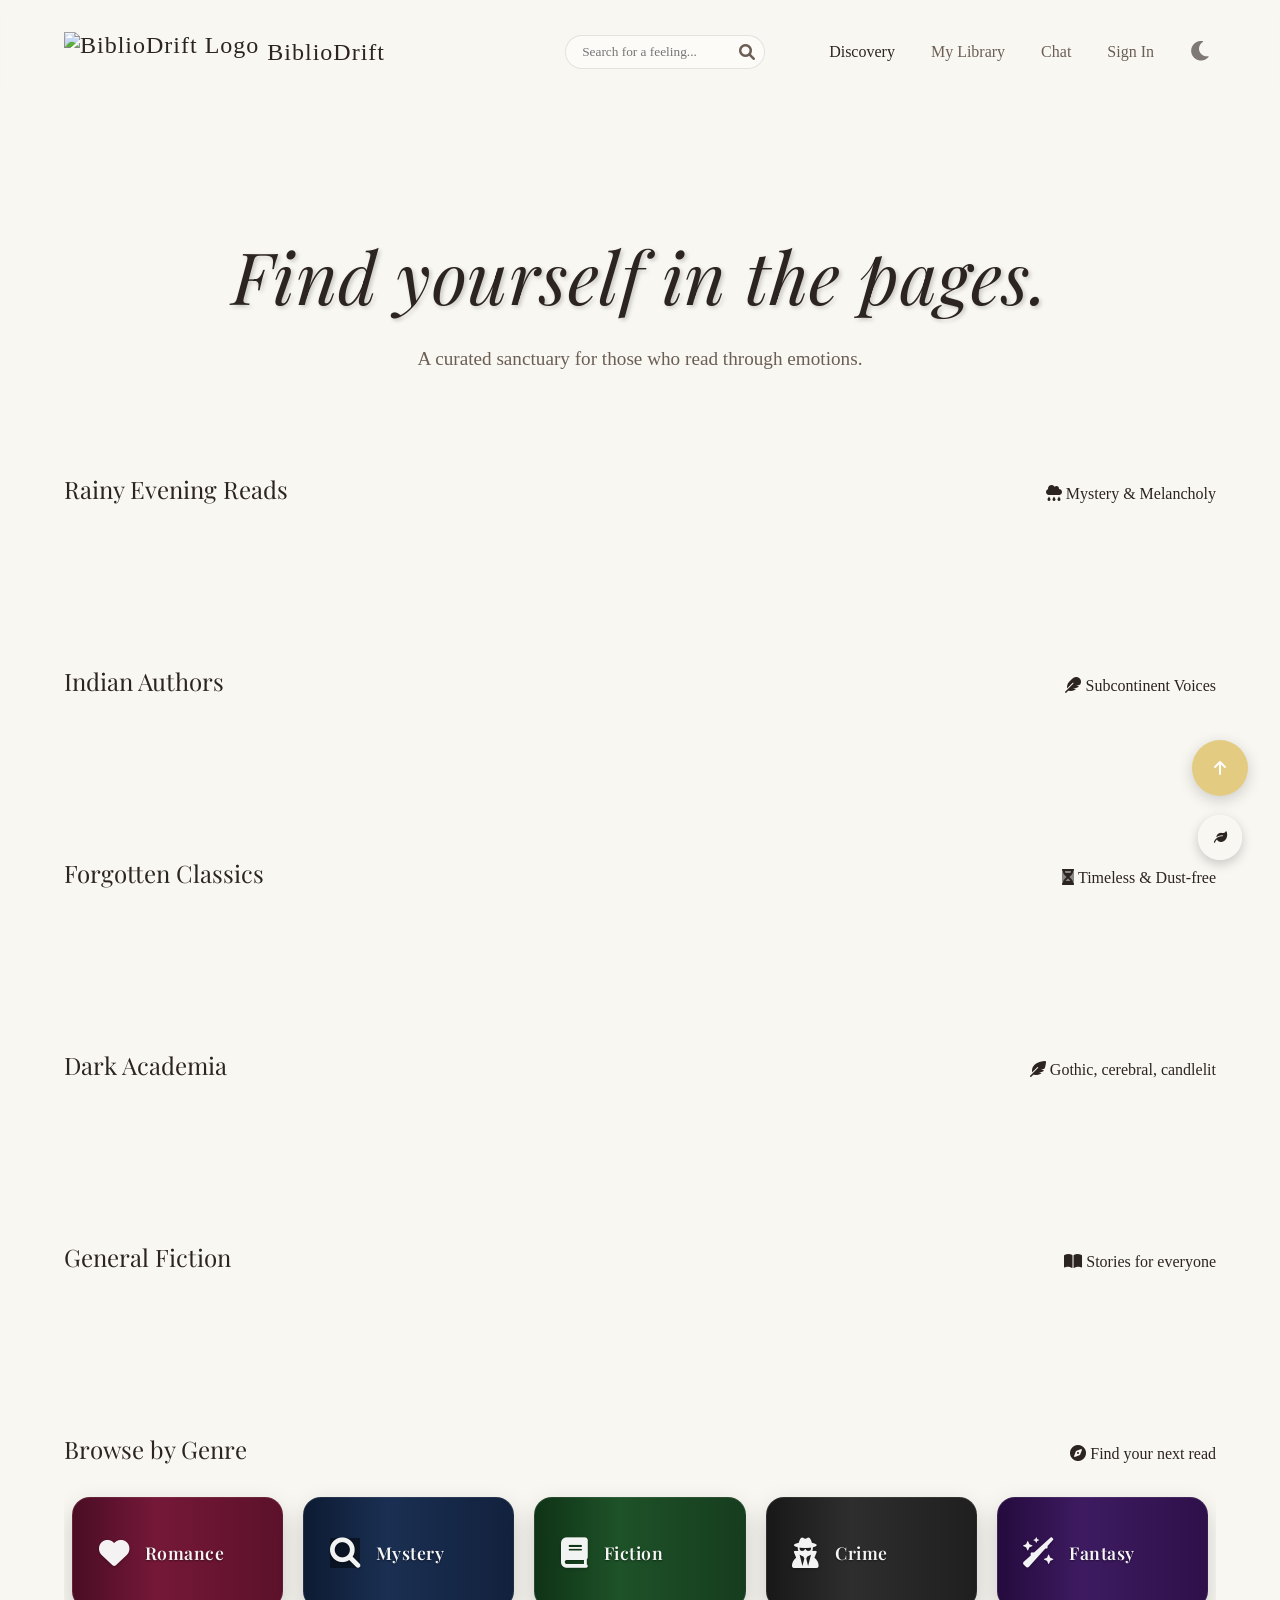
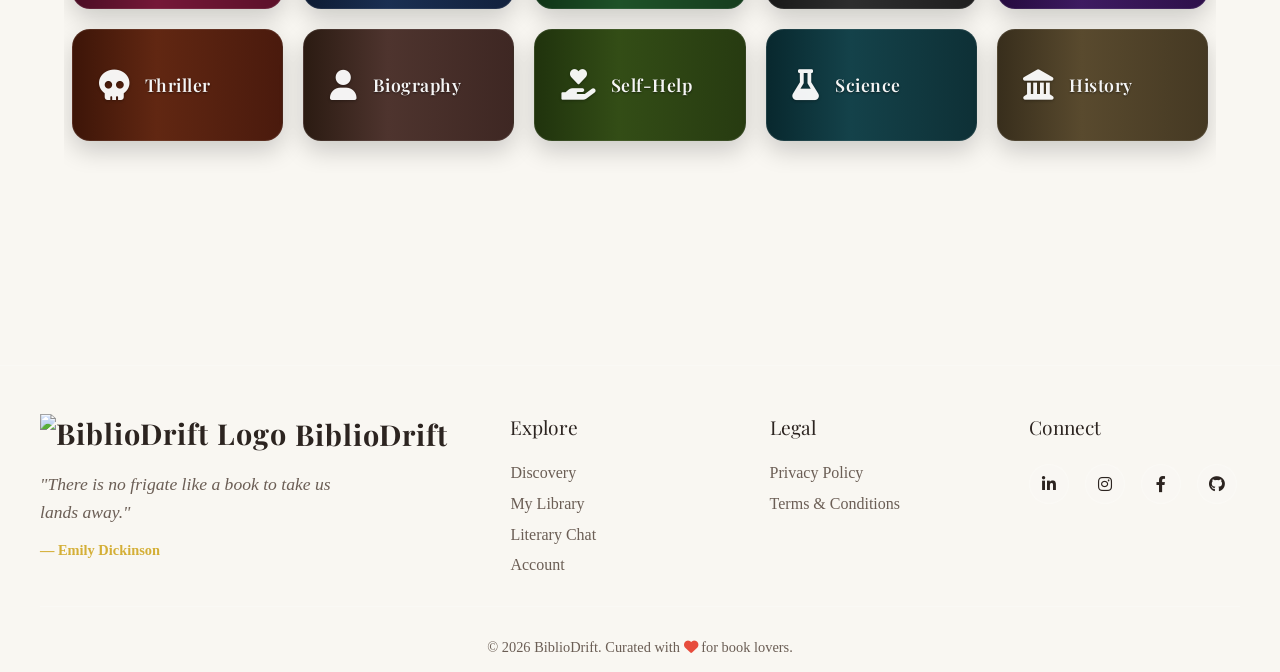
==== frontend/pages/index.html @ fed52f48 "Merge branch 'main' into stack" ====
<!doctype html>
<html lang="en">

<head>
  <meta charset="UTF-8" />
  <script>
    (function () {
      const theme = localStorage.getItem('bibliodrift_theme');
      if (theme === 'night') {
        document.documentElement.setAttribute('data-theme', 'night');
      }
    })();
  </script>
  <script src="https://unpkg.com/dexie/dist/dexie.js"></script>

  <script src="../js/db.js"></script>

  <script src="../js/app.js"></script>
  <script src="../js/library-3d.js"></script>
  <script src="https://unpkg.com/dexie/dist/dexie.js"></script>
  <meta name="viewport" content="width=device-width, initial-scale=1.0" />
  <!-- Added SEO meta description to improve search engine discoverability and click-through rates -->
  <meta name="description" content="BiblioDrift — Discover books by mood, track your reading journey, and get AI-powered recommendations." />
  <title>BiblioDrift | Find yourself in the pages</title>
  <link rel="stylesheet" href="../css/style.css" />
  <link rel="stylesheet" href="../css/keyboard-shortcuts.css" />
  <link rel="manifest" href="/manifest.json">
  <!-- Fonts -->
  <link rel="preconnect" href="https://fonts.googleapis.com" />
  <link rel="preconnect" href="https://fonts.gstatic.com" crossorigin />
  <link
    href="https://fonts.googleapis.com/css2?family=Playfair+Display:ital,wght@0,400;0,600;1,400&family=Georgia&display=swap"
    rel="stylesheet" />
  <link rel="stylesheet" href="https://cdnjs.cloudflare.com/ajax/libs/font-awesome/6.0.0/css/all.min.css" />

  <!-- Security: DOMPurify for XSS prevention -->
  <script src="https://cdn.jsdelivr.net/npm/dompurify@3.0.6/dist/purify.min.js"></script>
  <link rel="icon" href="../assets/images/biblioDrift_favicon.png" type="image/png">
  <!-- PWA -->
  <link rel="manifest" href="/manifest.json">
  <meta name="theme-color" content="#2c2420">
  <meta name="apple-mobile-web-app-capable" content="yes">
  <meta name="apple-mobile-web-app-status-bar-style" content="black-translucent">
  <meta name="apple-mobile-web-app-title" content="BiblioDrift">
  <link rel="apple-touch-icon" href="../assets/images/biblioDrift_favicon.png">
</head>

<body>
  <header>
    <a href="index.html" class="logo">
      <img style="height: 40px" src="../assets/images/biblioDrift_favicon.png" alt="BiblioDrift Logo"> BiblioDrift
    </a>
    <div class="header-controls">
      <div class="search-bar">
        <input type="text" id="searchInput" class="search-input" placeholder="Search for a feeling...">
        <i class="fa-solid fa-search search-icon" id="searchIcon"></i>
      </div>
      <nav class="nav-links">
        <div class="tooltip">
          <a href="index.html" class="active">Discovery</a>
          <span class="tooltip-text"><i class="fa-solid fa-wand-magic-sparkles"></i> Explore books</span>
        </div>
        <div class="tooltip">
          <a href="library.html">My Library</a>
          <span class="tooltip-text"><i class="fa-solid fa-book"></i> My Library</span>
        </div>
        <div class="tooltip">
          <a href="chat.html">Chat</a>
          <span class="tooltip-text"><i class="fa-solid fa-comments"></i> Chat</span>
        </div>
        <!-- DYNAMIC AUTH LINK -->
        <div class="tooltip">
          <a href="auth.html" id="navAuthLink">Sign In</a>
          <span class="tooltip-text" id="navAuthTooltip"><i class="fa-solid fa-key"></i> Access account</span>
        </div>
      </nav>
      <button id="themeToggle" class="btn-icon" title="Toggle Theme">
        <i class="fa-solid fa-moon"></i>
      </button>
    </div>
  </header>

  <main>
    <section class="hero">
      <h1>Find yourself in the pages.</h1>
      <p>A curated sanctuary for those who read through emotions.</p>
    </section>

    <!-- SEARCH RESULTS SECTION (Initially Hidden) -->
    <section id="search-results-section" class="curated-section" hidden>
      <div class="section-header">
        <h2 id="search-query-display">Search Results</h2>
        <span><i class="fa-solid fa-magnifying-glass"></i> Exploring your query</span>
      </div>
      <div class="curated-row" id="search-results-grid">
        <!-- Dynamically Appended Books -->
      </div>
    </section>

    <!-- Curated Sections -->
    <section class="curated-section">
      <div class="section-header">
        <h2>Rainy Evening Reads</h2>
        <span><i class="fa-solid fa-cloud-rain"></i> Mystery & Melancholy</span>
      </div>
      <div class="curated-row" id="row-rainy"></div>
    </section>

    <section class="curated-section">
      <div class="section-header">
        <h2>Indian Authors</h2>
        <span><i class="fa-solid fa-feather"></i> Subcontinent Voices</span>
      </div>
      <div class="curated-row" id="row-indian"></div>
    </section>

    <section class="curated-section">
      <div class="section-header">
        <h2>Forgotten Classics</h2>
        <span><i class="fa-solid fa-hourglass"></i> Timeless & Dust-free</span>
      </div>
      <div class="curated-row" id="row-classics"></div>
    </section>

    <section class="curated-section">
      <div class="section-header">
        <h2>Dark Academia</h2>
        <span><i class="fa-solid fa-feather-pointed"></i> Gothic, cerebral, candlelit</span>
      </div>
      <div class="curated-row" id="row-dark-academia"></div>
    </section>

    <section class="curated-section">
      <div class="section-header">
        <h2>General Fiction</h2>
        <span><i class="fa-solid fa-book-open"></i> Stories for everyone</span>
      </div>
      <div class="curated-row" id="row-fiction"></div>
    </section>

    <!-- Genre Grid Section -->
    <section class="curated-section genre-section">
      <div class="section-header">
        <h2>Browse by Genre</h2>
        <span><i class="fa-solid fa-compass"></i> Find your next read</span>
      </div>
      <div class="genre-grid" id="genre-grid">
        <div class="genre-card" data-genre="romance"><i class="fa-solid fa-heart"></i><span>Romance</span></div>
        <div class="genre-card" data-genre="mystery"><i class="fa-solid fa-magnifying-glass"></i><span>Mystery</span>
        </div>
        <div class="genre-card" data-genre="fiction"><i class="fa-solid fa-book"></i><span>Fiction</span></div>
        <div class="genre-card" data-genre="crime"><i class="fa-solid fa-user-secret"></i><span>Crime</span></div>
        <div class="genre-card" data-genre="fantasy"><i class="fa-solid fa-wand-sparkles"></i><span>Fantasy</span></div>
        <div class="genre-card" data-genre="thriller"><i class="fa-solid fa-skull"></i><span>Thriller</span></div>
        <div class="genre-card" data-genre="biography"><i class="fa-solid fa-user"></i><span>Biography</span></div>
        <div class="genre-card" data-genre="self-help"><i
            class="fa-solid fa-hand-holding-heart"></i><span>Self-Help</span></div>
        <div class="genre-card" data-genre="science"><i class="fa-solid fa-flask"></i><span>Science</span></div>
        <div class="genre-card" data-genre="history"><i class="fa-solid fa-landmark"></i><span>History</span></div>
      </div>
    </section>

    <!-- Genre Modal -->
    <dialog id="genre-modal" class="genre-modal">
      <div class="genre-modal-content">
        <div class="genre-modal-header">
          <h2 id="genre-modal-title">Genre Books</h2>
          <button class="close-genre-modal" id="close-genre-modal"><i class="fa-solid fa-xmark"></i></button>
        </div>
        <div class="genre-modal-body">
          <div class="genre-books-grid" id="genre-books-grid"></div>
        </div>
      </div>
    </dialog>

    <!-- Book Details Modal -->
    <dialog id="book-details-modal" class="glass-modal">
      <div class="modal-content">
        <button class="close-modal-btn" id="closeModalBtn"><i class="fa-solid fa-xmark"></i></button>
        <div class="modal-body">
          <div class="modal-media"><img id="modal-img" src="" alt="Book Cover" /></div>
          <div class="modal-info">
            <h2 id="modal-title">Book Title</h2>
            <p id="modal-author" class="modal-subtitle">Author Name</p>
            <div class="ai-insight-box">
              <div class="ai-header"><i class="fa-solid fa-wand-magic-sparkles"></i><span>AI Insight</span></div>
              <div id="modal-summary">
                <div class="text-skeleton skeleton"></div>
                <div class="text-skeleton skeleton" style="width: 90%"></div>
                <div class="text-skeleton skeleton" style="width: 70%"></div>
              </div>
            </div>
            <div class="modal-actions">
              <button id="modal-add-btn" class="btn-primary"><i class="fa-regular fa-heart"></i> Add to Library</button>
              <button id="modal-preview-btn" class="btn-preview"><i class="fa-solid fa-book-open"></i> Preview</button>
              <button id="modal-share-btn" class="btn-secondary modal-share-btn"><i class="fa-solid fa-share-nodes"></i>
                Share</button>
            </div>
          </div>
        </div>
      </div>
    </dialog>
  </main>


<!--The footer is being called usingt footer.js.-->
  <script src="../js/config.js"></script>
  <script src="../js/app.js"></script>
  <script src="../js/book-preview.js"></script>
  <script src="../js/footer.js"></script>
  <script src="../script/header-scroll.js"></script>


  <!-- Back to Top Button -->
  <button id="backToTop" class="btn-icon back-to-top" title="Back to Top" onclick="window.scrollTo({top: 0, behavior: 'smooth'});">
    <i class="fa-solid fa-arrow-up"></i>
  </button>

  <!-- Ambient Sanctuary UI -->
  <div class="ambient-sanctuary">
    <button id="ambientToggle" title="Ambient Sanctuary">
      <i class="fa-solid fa-leaf"></i>
    </button>
    <div id="ambientPanel" class="ambient-panel">
      <h3 style="color: var(--text-main) !important;">Ambient Sanctuary</h3>
      <div class="ambient-option">
        <span style="color: var(--text-main) !important;"><i class="fa-solid fa-cloud-rain"></i> Rainy Evening</span>
        <label class="switch">
          <input type="checkbox" id="rainToggle">
          <span class="slider"></span>
        </label>
      </div>
      <div class="ambient-option">
        <span style="color: var(--text-main) !important;"><i class="fa-solid fa-fire"></i> Cozy Fireplace</span>
        <label class="switch">
          <input type="checkbox" id="fireToggle">
          <span class="slider"></span>
        </label>
      </div>
      <div class="ambient-option">
        <span style="color: var(--text-main) !important;"><i class="fa-solid fa-water"></i> Calm Ocean Waves</span>
        <label class="switch">
          <input type="checkbox" id="oceanToggle">
          <span class="slider"></span>
        </label>
      </div>
      <div class="ambient-option">
        <span style="color: var(--text-main) !important;"><i class="fa-solid fa-bolt"></i> Stormy Rain</span>
        <label class="switch">
          <input type="checkbox" id="stormToggle">
          <span class="slider"></span>
        </label>
      </div>
      <div class="volume-control">
        <label for="ambientVolume" style="color: var(--text-main) !important;"><i class="fa-solid fa-volume-high"></i> Volume</label>
        <input type="range" id="ambientVolume" min="0" max="1" step="0.1" value="0.5" style="width: 100%;">
      </div>
    </div>
  </div>

  <script src="../js/ambient.js"></script>
  <script src="../js/security.js"></script>
  <script src="../js/pwa.js"></script>

</body>

</html>
---- frontend/css/style.css ----
:root {
    /* Fix: WCAG AA Contrast Floor - Issue #534 */
.glass-panel,
.book-tooltip,
.book-detail-modal,
[class*="glass"] {
    background: rgba(0, 0, 0, 0.45) !important;
    backdrop-filter: blur(12px);
    -webkit-backdrop-filter: blur(12px);
}
    /* Day Theme (Default) */
    --bg-color: #f9f7f2;
    --header-bg: rgba(249, 247, 242, 0.8);
    --text-main: #2c2420;
    --text-muted: #6b5e55;
    --accent-gold: #d4af37;
    --wood-dark: #5d4037;
    --wood-light: #8d6e63;
    --glass-bg: rgba(255, 255, 255, 0.1);
    --glass-border: rgba(255, 255, 255, 0.2);
    --shadow-soft: 0 10px 30px rgba(0, 0, 0, 0.05);
    --input-bg: rgba(255, 255, 255, 0.5);
    --input-border: rgba(0, 0, 0, 0.1);
    --book-bg: #fff;
    --paper-color: #fffdf9;

    /* Vibe Colors */
    --vibe-mystery: #78909c;
    --vibe-romance: #ef9a9a;
    --vibe-classic: #a1887f;

    /* Dimensions */
    --book-width: 160px;
    --book-height: 240px;
    --book-thick: 40px;
}

[data-theme="night"] {
    /* Night Theme (Dark Wood) */
    --bg-color: #1e1a18;
    --header-bg: rgba(30, 26, 24, 0.85);
    --text-main: #e0d5cb;
    --text-muted: #a89a8e;
    --accent-gold: #fccb4e;
    --wood-dark: #3e2723;
    --wood-light: #5d4037;
    --glass-bg: rgba(0, 0, 0, 0.3);
    --glass-border: rgba(255, 255, 255, 0.05);
    --shadow-soft: 0 10px 40px rgba(0, 0, 0, 0.4);
    --input-bg: rgba(0, 0, 0, 0.2);
    --input-border: rgba(255, 255, 255, 0.1);
    --book-bg: #2c2420;
    --paper-color: #e0d5cb;
}

* {
    box-sizing: border-box;
    margin: 0;
    padding: 0;
}

html {
    scroll-behavior: smooth;
    transition: background-color 0.4s ease, color 0.4s ease;
}

body {
    background-color: var(--bg-color);
    color: var(--text-main);
    font-family: "Georgia", serif;
    /* Classic serif for books */
    overflow-x: hidden;
    min-height: 100vh;
    transition: background-color 0.4s ease, color 0.4s ease, border-color 0.4s ease, box-shadow 0.4s ease;
}

/* Explicit night-mode overrides — bulletproof fallback */
[data-theme="night"] body,
html[data-theme="night"],
html[data-theme="night"] body {
    background-color: #1e1a18 !important;
    color: #fff5f5 !important;
}

[data-theme="night"] header {
    background: rgba(30, 26, 24, 0.85) !important;
}

[data-theme="night"] .search-input,
[data-theme="night"] input {
    background: rgba(0, 0, 0, 0.2) !important;
    color: #e0d5cb !important;
    border-color: rgba(255, 255, 255, 0.1) !important;
}


/* Global Wooden Scrollbar Styling */
::-webkit-scrollbar {
    width: 12px;
}

::-webkit-scrollbar-track {
    background: var(--bg-color);
}

::-webkit-scrollbar-thumb {
    background: linear-gradient(180deg, var(--wood-dark), var(--wood-light));
    border-radius: 6px;
    border: 2px solid var(--bg-color);
}

::-webkit-scrollbar-thumb:hover {
    background: linear-gradient(180deg, var(--wood-light), var(--wood-dark));
    box-shadow: inset 0 0 6px rgba(0, 0, 0, 0.3);
}

h1,
h2,
h3 {
    font-weight: normal;
    font-family: "Playfair Display", serif;
    /* Elegant headings */
}

/* --- Layout --- */
header {
    padding: 2rem 4rem;
    display: flex;
    justify-content: space-between;
    align-items: center;
    position: sticky;
    top: 0;
    z-index: 100;
    background: var(--header-bg);
    backdrop-filter: blur(10px);
    transition: background-color 0.4s ease, color 0.4s ease, backdrop-filter 0.4s ease;
}

.header-controls {
    display: flex;
    align-items: center;
    gap: 2rem;
}

.search-bar {
    position: relative;
    display: flex;
    align-items: center;
}

.search-input {
    background: var(--input-bg);
    border: 1px solid var(--input-border);
    padding: 0.5rem 1rem;
    border-radius: 20px;
    font-family: "Georgia", serif;
    width: 200px;
    transition: all 0.4s ease;
    outline: none;
    color: var(--text-main);
}

.search-input:focus {
    background: var(--book-bg);
    width: 300px;
    box-shadow: var(--shadow-soft);
}

.search-icon {
    position: absolute;
    right: 10px;
    color: var(--text-muted);
    cursor: pointer;
    transition: color 0.3s ease;
}

.search-icon:hover {
    color: var(--text-main);
}

.logo {
    font-size: 1.5rem;
    letter-spacing: 1px;
    color: var(--text-main);
    text-decoration: none;
    display: flex;
    align-items: center;
    gap: 0.5rem;
}

.nav-links a {
    text-decoration: none;
    color: var(--text-muted);
    margin-left: 2rem;
    transition: color 0.3s ease;
}

.nav-links a:hover,
.nav-links a.active {
    color: var(--text-main);
}

/* === ANIMATED HOVER TOOLTIPS FOR NAVIGATION (NEW) === */
.tooltip {
    position: relative;
    display: inline-block;
}

.tooltip-text {
    position: absolute;
    left: 50%;
    bottom: calc(100% + 8px);
    transform: translateX(-50%) scale(0.95) translateY(6px);
    padding: 10px 14px;
    background: #fffaf3;
    color: #2b2b2b;
    font-size: 13px;
    font-weight: 500;
    white-space: nowrap;
    border-radius: 10px;
    box-shadow: 0 8px 20px rgba(0, 0, 0, 0.15);
    border: 1px solid rgba(0, 0, 0, 0.08);
    opacity: 0;
    visibility: hidden;
    pointer-events: none;
    transition: all 0.25s ease;
    z-index: 9999;
}

.tooltip-text::after {
    content: "";
    position: absolute;
    top: 100%;
    left: 50%;
    transform: translateX(-50%) rotate(45deg);
    width: 12px;
    height: 12px;
    background: #fffaf3;
    border-left: 1px solid rgba(0, 0, 0, 0.08);
    border-bottom: 1px solid rgba(0, 0, 0, 0.08);
}

.tooltip:hover .tooltip-text {
    opacity: 1;
    visibility: visible;
    transform: translateX(-40%) scale(1) translateY(0);
}

.tooltip-text i {
    margin-right: 5px;
    color: var(--accent-gold);
}

main {
    padding: 2rem 4rem;
    max-width: 1400px;
    margin: 0 auto;
    width: 100%;
    overflow-x: hidden;
}

/* --- Hero --- */
.hero {
    text-align: center;
    padding: 6rem 1rem;
    animation: heroFade 1s ease-out;
}

@keyframes heroFade {
    from {
        opacity: 0;
        transform: translateY(15px);
    }

    to {
        opacity: 1;
        transform: translateY(0);
    }
}


.hero h1 {
    font-size: clamp(2.5rem, 8vw, 4.5rem);
    margin-bottom: 1.5rem;
    font-style: italic;
    line-height: 1.2;
    letter-spacing: 0.5px;
    text-shadow: 2px 2px 4px rgba(0, 0, 0, 0.2);
}

.hero p {
    color: var(--text-muted);
    font-size: 1.2rem;
    line-height: 1.8;
    max-width: 55ch;
    margin: 0 auto;
}

/* --- Curated Tables (Horizontal Scroll) --- */
.curated-section {
    margin-bottom: 6rem;
    width: 100%;
    overflow-x: hidden;
}

.section-header {
    margin-: 0 1rem 0.5rem 1rem;
    display: flex;
    justify-content: space-between;
    align-items: baseline;
    flex-wrap: wrap;
    gap: 1rem
    justify-content: space-between;
    align-items: baseline;
}

.curated-row {
    display: flex;
    gap: 3rem;
    padding: 2rem 1rem;
    overflow-x: auto;
    overflow-y: hidden;
    /* Allow horizontal scrolling on mobile */
    perspective: 1000px;
    -webkit-overflow-scrolling: touch;
    scroll-behavior: smooth;
    flex-wrap: nowrap;
}

/* --- 3D Book Component --- */
.book-scene {
    width: var(--book-width);
    height: var(--book-height);
    perspective: 1000px;
    cursor: pointer;
    flex-shrink: 0;
    min-width: var(--book-width);
}

.book {
    width: 100%;
    height: 100%;
    position: relative;
    transform-style: preserve-3d;
    /* Bouncy cozy feel */
    transform-origin: center center -20px;
    /* Pivot inside the book */
    animation: floatIn 0.8s ease-out backwards;
}

@keyframes floatIn {
    from {
        opacity: 0;
        transform: translateY(50px) scale(0.9);
    }

    to {
        opacity: 1;
        transform: translateY(0) scale(1);
    }
}

.book.flipped {
    transform: rotateY(180deg) scale(1.2) translateZ(50px);
    /* Expand and bring closer */
    z-index: 100;
}

/* Book Faces */
.book__face {
    position: absolute;
    width: 100%;
    height: 100%;
    backface-visibility: hidden;
    /* Hide back when front is clear */
    border-radius: 4px 8px 8px 4px;
    box-shadow: 5px 5px 15px rgba(0, 0, 0, 0.15);
}

.book__face--front {
    background: var(--book-bg);
    transform: rotateY(0deg);
    z-index: 2;
}

.book__face--front img {
    width: 100%;
    height: 100%;
    object-fit: cover;
    border-radius: 4px 8px 8px 4px;
}

.book__face--back {
    transform: rotateY(180deg);
    background: var(--paper-color);
    /* Paper color */
    padding: 1.5rem;
    display: flex;
    flex-direction: column;
    justify-content: space-between;
    border: 1px solid var(--glass-border);
    z-index: 1;
    color: #2c2420;
    /* Keep text dark for paper feel even in night mode */
}

/* The Spine */
.book__face--spine {
    position: absolute;
    width: var(--book-thick);
    height: 100%;
    left: 0;
    top: 0;
    transform: rotateY(-90deg) translateZ(calc(var(--book-thick) / 2));
}

/* Improved 3D Box Model */
/* Re-defining .book for proper thickness volume */
.book {
    transform-origin: center center -20px;
    /* Pivot inside the book */
}

.book__face--front {
    transform: translateZ(20px);
}

.book__face--back {
    transform: rotateY(180deg) translateZ(20px);
}

.book__face--spine {
    width: 40px;
    height: 100%;
    background: #333;
    /* Default spine color */
    transform: rotateY(-90deg) translateZ(20px);
    /* Adjust positioning to be flush left of front face */
    left: -20px;
    /* Half thickness */
}

.book__face--right {
    /* Pages */
    width: 40px;
    height: 100%;
    background: linear-gradient(to right, #fff, #f0f0f0 20%, #fff 40%);
    transform: rotateY(90deg) translateZ(140px);
    /* Width - half thickness */
    left: auto;
    right: -20px;
}

/* Hover Effect: Pull out */
.book-scene:hover .book:not(.flipped) {
    transform: translateZ(30px) translateY(-10px) rotateY(-10deg);
}

/* Glassmorphism Overlay (Quick view) */
.glass-overlay {
    position: absolute;
    bottom: 10px;
    left: 10px;
    right: 10px;
    background: rgba(255, 255, 255, 0.7);
    backdrop-filter: blur(8px);
    padding: 0.5rem;
    border-radius: 6px;
    opacity: 0;
    transform: translateY(10px);
    transition: all 0.3s ease;
    pointer-events: none;
    /* Let clicks pass to book */
}

.book-scene:hover .glass-overlay {
    opacity: 1;
    transform: translateY(0);
}

/* Back of book content */
.handwritten-note {
    font-family: "Courier New", Courier, monospace;
    /* Placeholder for handwriting font */
    color: var(--text-muted);
    font-size: 0.9rem;
    line-height: 1.4;
    background: #fffdc2;
    padding: 10px;
    transform: rotate(-2deg);
    box-shadow: 2px 2px 5px rgba(0, 0, 0, 0.1);
    margin-bottom: 1rem;
}

/* Read details Button */
.read-details-btn {
    background-color: #3e2723; 
    color: #fffdf9;
    border: 1px solid var(--accent-gold);
    padding: 6px 16px; 
    border-radius: 6px;
    font-family: 'Playfair Display', 'Georgia', serif;
    font-size: 0.82rem;
    cursor: pointer;
    display: flex;
    align-items: center;
    justify-content: center;
    gap: 6px; 
    margin: 8px auto 14px auto;
    width: 96%; 
    box-shadow: 0 3px 6px rgba(0, 0, 0, 0.15);
    transition: background-color 0.2s ease-in-out;
    white-space: nowrap; 
}

.read-details-btn:hover {
    background-color: #5d4037;
}

.book__face--back .book-actions {
    justify-content: space-around;
    padding: 0 10px;
    width: 100%;
    margin-bottom: -6px;
}

.book-actions {
    display: flex;
    gap: 0.35rem;
    justify-content: center;
    align-items: center;
    width: 100%;
}

.btn-icon {
    border: none;
    background: none;
    cursor: pointer;
    font-size: 1rem;
    padding: 0.15rem 0.25rem;
    opacity: 0.6;
    transition: opacity 0.2s, transform 0.12s;
}

.btn-icon:hover {
    opacity: 1;
    transform: scale(1.08);
}

/* --- Virtual Shelves --- */
.shelves-container {
    width: 100%;
    overflow-x: hidden;
    display: flex;
    flex-direction: column;
    gap: 4rem;
    padding: 2rem 0;
}

.shelf-row {
    position: relative;
    padding: 0 2rem 1.5rem 2rem;
    /* Realistic Wood Texture Gradient */
    background:
        repeating-linear-gradient(90deg,
            transparent 0,
            transparent 4px,
            rgba(0, 0, 0, 0.02) 5px,
            transparent 10px),
        linear-gradient(to bottom, #5d4037 0%, #3e2723 100%);
    border-bottom: 25px solid #281a15;
    /* Thicker front lip */
    border-radius: 4px;
    box-shadow:
        0 20px 20px -10px rgba(0, 0, 0, 0.3),
        inset 0 2px 20px rgba(0, 0, 0, 0.2);
    display: flex;
    align-items: flex-end;
    gap: 1.5rem;
    /* More spacing for expanded books */
    min-height: 280px;
    flex-wrap: nowrap;
    overflow-x: auto;
    -webkit-overflow-scrolling: touch;
}

.shelf-row::after {
    /* Depth shadow on wall behind books */
    content: "";
    position: absolute;
    bottom: 25px;
    /* Above bottom lip */
    left: 0;
    right: 0;
    height: 100%;
    z-index: -1;
    background: linear-gradient(to bottom,
            rgba(0, 0, 0, 0.1),
            rgba(0, 0, 0, 0.4));
    pointer-events: none;
}

.shelf-label {
    position: absolute;
    top: -20px;
    left: 0;
    font-size: 1.2rem;
    color: var(--wood-light);
    font-style: italic;
}

/* --- Mood Analysis Styles --- */

/* Mood Tags on Book Covers */
.mood-tags {
    position: absolute;
    top: 5px;
    left: 5px;
    display: flex;
    flex-direction: column;
    gap: 2px;
}

.mood-tag {
    background: rgba(0, 0, 0, 0.7);
    color: white;
    padding: 2px 6px;
    border-radius: 10px;
    font-size: 0.7rem;
    font-weight: bold;
    text-transform: capitalize;
}

/* Mood-specific colors */
.mood-cozy {
    background: #8d6e63 !important;
}

.mood-dark {
    background: #424242 !important;
}

.mood-mysterious {
    background: #5e35b1 !important;
}

.mood-romantic {
    background: #e91e63 !important;
}

.mood-adventurous {
    background: #ff5722 !important;
}

.mood-melancholy {
    background: #607d8b !important;
}

.mood-uplifting {
    background: #4caf50 !important;
}

.mood-intense {
    background: #f44336 !important;
}

.mood-whimsical {
    background: #9c27b0 !important;
}

.mood-thought-provoking {
    background: #795548 !important;
}

/* Glass overlay mood tags */
.glass-mood-tags {
    margin-top: 0.5rem;
    display: flex;
    gap: 0.25rem;
    flex-wrap: wrap;
}

.glass-mood-tag {
    background: rgba(255, 255, 255, 0.3);
    padding: 1px 4px;
    border-radius: 8px;
    font-size: 0.6rem;
    text-transform: capitalize;
}

/* Back of book mood analysis */
.mood-analysis {
    margin-top: 1rem;
    padding-top: 0.5rem;
    border-top: 1px solid rgba(0, 0, 0, 0.1);
}

.mood-tags-back {
    display: flex;
    gap: 0.25rem;
    flex-wrap: wrap;
    margin-top: 0.25rem;
}

.mood-tag-small {
    background: var(--accent-gold);
    color: white;
    padding: 1px 4px;
    border-radius: 6px;
    font-size: 0.6rem;
    text-transform: capitalize;
}

/* Mood Analysis Modal */
.mood-modal {
    position: fixed;
    top: 0;
    left: 0;
    width: 100%;
    height: 100%;
    background: rgba(0, 0, 0, 0.7);
    display: flex;
    justify-content: center;
    align-items: center;
    z-index: 1000;
    backdrop-filter: blur(5px);
}

.mood-modal-content {
    background: var(--book-bg);
    border-radius: 12px;
    max-width: 500px;
    width: 90%;
    max-height: 80vh;
    overflow-y: auto;
    box-shadow: var(--shadow-soft);
    border: 1px solid var(--glass-border);
    display: flex;
    flex-direction: column;
}

.mood-modal-header {
    padding: 1.5rem;
    border-bottom: 1px solid var(--glass-border);
    display: flex;
    justify-content: space-between;
    align-items: center;
}

.mood-modal-header h3 {
    margin: 0;
    color: var(--text-main);
}

.close-modal {
    background: none;
    border: none;
    font-size: 1.5rem;
    cursor: pointer;
    color: var(--text-muted);
    padding: 0;
    width: 30px;
    height: 30px;
    display: flex;
    align-items: center;
    justify-content: center;
}

.close-modal:hover {
    color: var(--text-main);
}

.mood-modal-body {
    padding: 1.5rem;
}

.mood-section {
    margin-bottom: 1.5rem;
}

.mood-section h4 {
    margin: 0 0 0.5rem 0;
    color: var(--text-main);
    font-size: 1rem;
}

/* Sentiment Bar */
.sentiment-bar {
    width: 100%;
    height: 8px;
    background: #e0e0e0;
    border-radius: 4px;
    overflow: hidden;
    margin: 0.5rem 0;
}

.sentiment-fill {
    height: 100%;
    background: linear-gradient(to right, #f44336, #ff9800, #4caf50);
    transition: width 0.3s ease;
}

/* Large mood tags in modal */
.mood-tags-large {
    display: flex;
    gap: 0.5rem;
    flex-wrap: wrap;
}

.mood-tag-large {
    padding: 0.5rem 1rem;
    border-radius: 20px;
    font-size: 0.9rem;
    font-weight: bold;
    color: white;
    text-transform: capitalize;
}

/* Vibe quote styling */
.vibe-quote {
    background: var(--paper-color);
    padding: 1rem;
    border-radius: 8px;
    font-style: italic;
    color: #2c2420;
    border-left: 4px solid var(--accent-gold);
    margin: 0.5rem 0;
}

/* Mood button in book actions */
.mood-btn {
    color: var(--accent-gold) !important;
}

.mood-btn:hover {
    color: var(--wood-dark) !important;
    transform: scale(1.1);
}

/* Responsive mood modal */
@media (max-width: 768px) {
    .mood-modal-content {
        width: 95%;
        margin: 1rem;
    }

    .mood-tags-large {
        flex-direction: column;
    }

    .mood-tag-large {
        text-align: center;
    }
}

/* Utilities */
.hidden {
    display: none !important;
}

/* --- Constellation View --- */
.constellation-container {
    width: 100%;
    min-height: 600px;
    margin-top: 2rem;
    position: relative;
    border-radius: 12px;
    overflow: hidden;
    animation: fadeIn 0.5s ease;
}

.view-toggles button {
    cursor: pointer;
    transition: all 0.3s ease;
}

.view-toggles .active-view {
    box-shadow: 0 4px 15px rgba(0, 0, 0, 0.2);
    transform: scale(1.05);
}

.fade-in {
    animation: fadeIn 1s ease;
}

@keyframes fadeIn {
    from {
        opacity: 0;
        transform: translateY(10px);
    }

    to {
        opacity: 1;
        transform: translateY(0);
    }
}

/* Theme Toggle Button Enhancement */
#themeToggle {
    font-size: 1.4rem;
    color: var(--text-main);
    cursor: pointer;
    transition:
        transform 0.3s ease,
        color 0.3s ease;
}

#themeToggle:hover {
    transform: rotate(15deg) scale(1.1);
    color: var(--accent-gold);
}


.footer {
    min-height: 120px;
    width: 100%;
    background-color: #222;
    display: flex;
    flex-direction: column;
    justify-content: center;
    align-items: center;
    gap: 1.2rem;
    padding: 2rem 0;
    margin-top: 4rem;
}

.social_icons {
    display: flex;
    gap: 2rem;
    z-index: 999;
}

.social_icons a {
    color: var(--accent-gold);
    font-size: 2rem;
    transition:
        transform 0.3s ease,
        color 0.3s ease;
    text-decoration: none;
}

.social_icons a:hover {
    color: white;
    transform: translateY(-5px);
}

.reading-progress {
    margin-top: 0.75rem;
    opacity: 0.85;
}

.progress-slider {
    width: 100%;
    accent-color: var(--accent-gold);
}

.reading-progress small {
    font-size: 0.7rem;
    opacity: 0.7;
}

/* --- Glass Modal --- */
.glass-modal {
    margin: auto;
    width: 90%;
    max-width: 900px;
    background: transparent;
    border: none;
    padding: 0;
    overflow: visible;
    max-height: 95vh;
}

.glass-modal::backdrop {
    background: rgba(0, 0, 0, 0.4);
    backdrop-filter: blur(5px);
}

.modal-content {
    background: rgba(255, 255, 255, 0.65);
    backdrop-filter: blur(20px);
    -webkit-backdrop-filter: blur(20px);
    border: 1px solid var(--glass-border);
    border-radius: 20px;
    box-shadow: 0 25px 50px -12px rgba(0, 0, 0, 0.25);
    padding: 2.5rem;
    position: relative;
    overflow: hidden;
    overflow-y: auto;
    animation: modalIn 0.4s cubic-bezier(0.175, 0.885, 0.32, 1.275);
    max-height: 90vh;
}

[data-theme="night"] .modal-content {
    background: rgba(30, 26, 24, 0.8);
    border: 1px solid rgba(255, 255, 255, 0.1);
}

@keyframes modalIn {
    from {
        opacity: 0;
        transform: scale(0.9) translateY(20px);
    }

    to {
        opacity: 1;
        transform: scale(1) translateY(0);
    }
}

.close-modal-btn {
    position: absolute;
    top: 1.5rem;
    right: 1.5rem;
    background: var(--glass-bg);
    border: none;
    width: 2.5rem;
    height: 2.5rem;
    border-radius: 50%;
    cursor: pointer;
    font-size: 1.2rem;
    color: var(--text-muted);
    transition: all 0.2s;
    display: flex;
    justify-content: center;
    align-items: center;
    z-index: 10;
}

.close-modal-btn:hover {
    background: var(--accent-gold);
    color: #fff;
    transform: rotate(90deg);
}

.modal-body {
    display: grid;
    grid-template-columns: 300px 1fr;
    gap: 3rem;
}

.modal-media {
    display: flex;
    justify-content: center;
    align-items: center;
}

.modal-media img {
    width: 100%;
    height: auto;
    border-radius: 12px;
    box-shadow: 10px 10px 30px rgba(0, 0, 0, 0.2);
    transform: rotate(-3deg);
    transition: transform 0.3s;
}

.modal-media img:hover {
    transform: rotate(0) scale(1.02);
}

.modal-info {
    display: flex;
    flex-direction: column;
    gap: 1.5rem;
}

.modal-info h2 {
    font-size: 2.5rem;
    line-height: 1.2;
    margin-bottom: 0;
}

.modal-subtitle {
    font-size: 1.2rem;
    color: var(--text-muted);
    font-style: italic;
    margin-top: -1rem;
}

/* AI Insight Box */
.ai-insight-box {
    background: #fdfaf5;
    border: 1px solid rgba(212, 175, 55, 0.2);
    border-left: 4px solid var(--accent-gold);
    padding: 1.2rem 1.5rem;
    border-radius: 12px;
    margin-top: 1.5rem;
    box-shadow: 0 2px 8px rgba(0,0,0,0.03);
}

#modal-ai-note {
    font-family: "Georgia", serif;
    font-style: italic;
    color: #4a3f35 !important; /* Dark brown for high contrast */
    line-height: 1.6;
    font-size: 1.05rem;
    display: block;
}

[data-theme="night"] .ai-insight-box {
    background: linear-gradient(135deg,
            rgba(255, 255, 255, 0.05),
            rgba(0, 0, 0, 0.2));
}

.ai-insight-box::before {
    content: "";
    position: absolute;
    top: 0;
    left: 0;
    right: 0;
    height: 2px;
    background: linear-gradient(90deg,
            transparent,
            var(--accent-gold),
            transparent);
    opacity: 0.5;
}

.ai-header {
    display: flex;
    align-items: center;
    gap: 0.8rem;
    font-family: "Courier New", monospace;
    /* Tech feel */
    font-weight: bold;
    color: var(--accent-gold);
    margin-bottom: 1rem;
    text-transform: uppercase;
    letter-spacing: 1px;
    font-size: 0.9rem;
}

#modal-summary {
    line-height: 1.6;
    color: var(--text-main);
}

.modal-actions {
    margin-top: auto;
    display: flex;
    gap: 1rem;
}

.btn-primary {
    background: var(--text-main);
    color: var(--bg-color);
    border: none;
    padding: 1rem 2rem;
    border-radius: 30px;
    font-family: "Georgia", serif;
    font-size: 1.1rem;
    cursor: pointer;
    transition: all 0.3s;
    display: flex;
    align-items: center;
    gap: 0.8rem;
}

.btn-primary:hover {
    background: var(--accent-gold);
    color: #fff;
    transform: translateY(-2px);
    box-shadow: 0 5px 15px rgba(0, 0, 0, 0.1);
}

/* Responsive Modal */
@media (max-width: 768px) {
    .modal-body {
        grid-template-columns: 1fr;
    }

    .modal-media img {
        max-width: 200px;
        transform: rotate(0);
    }

    .modal-content {
        padding: 1.5rem;
    }

    .modal-info h2 {
        font-size: 1.8rem;
    }

    .ai-insight-box {
        padding: 1rem 1.2rem;
    }

    #modal-ai-note {
        font-size: 0.95rem;
    }

    .modal-actions {
        flex-direction: column;
        width: 100%;
    }

    .btn-primary,
    .btn-secondary,
    .btn-preview {
        width: 100%;
    }
}

/* ===== CHAT INTERFACE STYLES ===== */

.chat-container {
    max-width: 900px;
    margin: 0 auto;
    height: calc(100vh - 80px);
    display: flex;
    flex-direction: column;
    background: var(--glass-bg);
    backdrop-filter: blur(20px);
    border: 1px solid var(--glass-border);
    border-radius: 20px;
    overflow: hidden;
    box-shadow: var(--shadow-soft);
}

.chat-header {
    padding: 20px 25px;
    background: var(--glass-bg);
    border-bottom: 1px solid var(--glass-border);
    display: flex;
    justify-content: space-between;
    align-items: center;
}

.bookseller-info {
    display: flex;
    align-items: center;
    gap: 15px;
}

.bookseller-avatar {
    width: 50px;
    height: 50px;
    background: var(--accent-gold);
    border-radius: 50%;
    display: flex;
    align-items: center;
    justify-content: center;
    color: var(--wood-dark);
    font-size: 20px;
    box-shadow: 0 4px 15px rgba(212, 175, 55, 0.3);
}

.bookseller-details h2 {
    font-family: 'Playfair Display', serif;
    color: var(--text-main);
    font-size: 1.4rem;
    margin-bottom: 4px;
}

.status {
    display: flex;
    align-items: center;
    gap: 8px;
    color: var(--text-muted);
    font-size: 0.9rem;
}

.status-dot {
    width: 8px;
    height: 8px;
    background: #4caf50;
    border-radius: 50%;
    animation: pulse 2s infinite;
}

@keyframes pulse {

    0%,
    100% {
        opacity: 1;
    }

    50% {
        opacity: 0.5;
    }
}

.chat-actions {
    display: flex;
    gap: 10px;
}

.action-btn {
    width: 40px;
    height: 40px;
    background: var(--glass-bg);
    border: 1px solid var(--glass-border);
    border-radius: 10px;
    color: var(--text-muted);
    cursor: pointer;
    transition: all 0.3s ease;
    display: flex;
    align-items: center;
    justify-content: center;
}

.action-btn:hover {
    background: var(--accent-gold);
    color: var(--wood-dark);
    transform: translateY(-2px);
}

.chat-messages {
    flex: 1;
    overflow-y: auto;
    padding: 20px 25px;
    display: flex;
    flex-direction: column;
    gap: 20px;
}

.message {
    display: flex;
    gap: 12px;
    max-width: 80%;
}

.message.user-message {
    align-self: flex-end;
    flex-direction: row-reverse;
}

.message-avatar {
    width: 35px;
    height: 35px;
    border-radius: 50%;
    display: flex;
    align-items: center;
    justify-content: center;
    font-size: 14px;
    flex-shrink: 0;
}

.bookseller-message .message-avatar {
    background: var(--accent-gold);
    color: var(--wood-dark);
}

.user-message .message-avatar {
    background: var(--wood-light);
    color: var(--paper-color);
}

.message-content {
    flex: 1;
}

.message-bubble {
    background: var(--glass-bg);
    border: 1px solid var(--glass-border);
    border-radius: 18px;
    padding: 15px 18px;
    backdrop-filter: blur(10px);
    box-shadow: 0 4px 15px rgba(0, 0, 0, 0.1);
}

.user-message .message-bubble {
    background: var(--accent-gold);
    color: var(--wood-dark);
    border-color: var(--accent-gold);
}

.message-bubble p {
    margin-bottom: 8px;
    line-height: 1.5;
    color: var(--text-main);
}

.user-message .message-bubble p {
    color: var(--wood-dark);
}

.message-bubble p:last-child {
    margin-bottom: 0;
}

.message-time {
    font-size: 0.75rem;
    color: var(--text-muted);
    margin-top: 5px;
    text-align: left;
}

.user-message .message-time {
    text-align: right;
}

.quick-suggestions {
    padding: 15px 25px;
    border-top: 1px solid var(--glass-border);
    background: var(--glass-bg);
}

.suggestions-header {
    font-size: 0.9rem;
    color: var(--text-muted);
    margin-bottom: 12px;
}

.suggestions-list {
    display: flex;
    gap: 10px;
    flex-wrap: wrap;
}

.suggestion-btn {
    background: var(--glass-bg);
    border: 1px solid var(--glass-border);
    border-radius: 20px;
    padding: 8px 15px;
    color: var(--text-main);
    cursor: pointer;
    transition: all 0.3s ease;
    font-size: 0.85rem;
    display: flex;
    align-items: center;
    gap: 6px;
    backdrop-filter: blur(10px);
}

.suggestion-btn:hover {
    background: var(--accent-gold);
    color: var(--wood-dark);
    transform: translateY(-2px);
    box-shadow: 0 4px 15px rgba(212, 175, 55, 0.3);
}

.chat-input-container {
    padding: 20px 25px;
    border-top: 1px solid var(--glass-border);
    background: var(--glass-bg);
}

.chat-input-wrapper {
    display: flex;
    gap: 12px;
    align-items: flex-end;
    background: var(--input-bg);
    border: 1px solid var(--input-border);
    border-radius: 20px;
    padding: 12px 15px;
    backdrop-filter: blur(10px);
}

#chatInput {
    flex: 1;
    background: transparent;
    border: none;
    outline: none;
    color: var(--text-main);
    font-size: 1rem;
    line-height: 1.4;
    resize: none;
    min-height: 24px;
    max-height: 120px;
    font-family: inherit;
}

#chatInput::placeholder {
    color: var(--text-muted);
}

.send-btn {
    width: 40px;
    height: 40px;
    background: var(--accent-gold);
    border: none;
    border-radius: 50%;
    color: var(--wood-dark);
    cursor: pointer;
    transition: all 0.3s ease;
    display: flex;
    align-items: center;
    justify-content: center;
    flex-shrink: 0;
}

.send-btn:hover {
    transform: scale(1.1);
    box-shadow: 0 4px 15px rgba(212, 175, 55, 0.4);
}

.send-btn:disabled {
    opacity: 0.5;
    cursor: not-allowed;
    transform: none;
}

.input-hint {
    margin-top: 8px;
    font-size: 0.8rem;
    color: var(--text-muted);
    display: flex;
    align-items: center;
    gap: 6px;
}

/* Book Recommendations in Chat */
.book-recommendation {
    margin: 15px 0;
    padding: 15px;
    background: var(--glass-bg);
    border: 1px solid var(--glass-border);
    border-radius: 12px;
    backdrop-filter: blur(10px);
}

.book-rec-header {
    display: flex;
    justify-content: space-between;
    align-items: center;
    margin-bottom: 12px;
}

.book-rec-title {
    font-weight: 600;
    color: var(--text-main);
    font-size: 0.95rem;
}

.book-rec-count {
    font-size: 0.8rem;
    color: var(--text-muted);
    background: var(--glass-bg);
    padding: 4px 8px;
    border-radius: 10px;
}

.book-rec-grid {
    display: grid;
    grid-template-columns: repeat(auto-fill, minmax(120px, 1fr));
    gap: 12px;
}

.book-rec-item {
    background: var(--glass-bg);
    border: 1px solid var(--glass-border);
    border-radius: 8px;
    padding: 10px;
    text-align: center;
    cursor: pointer;
    transition: all 0.3s ease;
    backdrop-filter: blur(5px);
}

.book-rec-item:hover {
    transform: translateY(-3px);
    box-shadow: 0 6px 20px rgba(0, 0, 0, 0.15);
    border-color: var(--accent-gold);
}

.book-rec-cover {
    width: 60px;
    height: 90px;
    background: var(--book-bg);
    border-radius: 4px;
    margin: 0 auto 8px;
    display: flex;
    align-items: center;
    justify-content: center;
    overflow: hidden;
    box-shadow: 0 2px 8px rgba(0, 0, 0, 0.1);
    flex-shrink: 0;
}

.book-rec-cover img {
    width: 100%;
    height: 100%;
    object-fit: cover;
}

.book-rec-cover i {
    font-size: 24px;
    color: var(--text-muted);
}

.book-rec-info h4 {
    font-size: 0.8rem;
    color: var(--text-main);
    margin-bottom: 4px;
    line-height: 1.2;
    display: -webkit-box;
    -webkit-line-clamp: 2;
    line-clamp: 2;
    -webkit-box-orient: vertical;
    overflow: hidden;
}

.book-rec-info p {
    font-size: 0.7rem;
    color: var(--text-muted);
    display: -webkit-box;
    -webkit-line-clamp: 1;
    line-clamp: 1;
    -webkit-box-orient: vertical;
    overflow: hidden;
}

/* Emotion Tags & Mood Filtering */
.emotion-tags-container {
    display: flex;
    flex-wrap: wrap;
    gap: 8px;
    margin: 12px 0;
}

.emotion-tag {
    background: var(--glass-bg);
    border: 1px solid var(--glass-border);
    border-radius: 16px;
    padding: 4px 12px;
    font-size: 0.75rem;
    color: var(--text-main);
    cursor: pointer;
    transition: all 0.2s ease;
    display: flex;
    align-items: center;
    gap: 6px;
}

.emotion-tag:hover {
    background: rgba(255, 255, 255, 0.1);
    border-color: var(--accent-gold);
}

.emotion-tag.active {
    background: var(--accent-gold);
    color: #000;
    border-color: var(--accent-gold);
}

.mood-selector-modal {
    margin-top: 16px;
    padding: 16px;
    background: rgba(0, 0, 0, 0.2);
    border-radius: 12px;
    border: 1px solid var(--glass-border);
}

.mood-selector-title {
    font-family: 'Playfair Display', serif;
    font-size: 1rem;
    margin-bottom: 12px;
    color: var(--accent-gold);
}

.mood-grid {
    display: grid;
    grid-template-columns: repeat(auto-fill, minmax(100px, 1fr));
    gap: 10px;
}

.mood-item {
    padding: 8px;
    border-radius: 8px;
    background: var(--glass-bg);
    border: 1px solid var(--glass-border);
    text-align: center;
    cursor: pointer;
    transition: transform 0.2s;
}

.mood-item:hover {
    transform: scale(1.05);
    border-color: var(--accent-gold);
}

.mood-item i {
    display: block;
    font-size: 1.2rem;
    margin-bottom: 4px;
}

.mood-item span {
    font-size: 0.7rem;
    text-transform: uppercase;
    letter-spacing: 0.5px;
}

/* Typing Indicator */
.typing-indicator {
    display: flex;
    align-items: center;
    gap: 12px;
    max-width: 80%;
}

.typing-indicator .message-avatar {
    width: 35px;
    height: 35px;
    background: var(--accent-gold);
    color: var(--wood-dark);
    border-radius: 50%;
    display: flex;
    align-items: center;
    justify-content: center;
    font-size: 14px;
}

.typing-bubble {
    background: var(--glass-bg);
    border: 1px solid var(--glass-border);
    border-radius: 18px;
    padding: 15px 18px;
    backdrop-filter: blur(10px);
    display: flex;
    align-items: center;
    gap: 4px;
}

.typing-dot {
    width: 8px;
    height: 8px;
    background: var(--text-muted);
    border-radius: 50%;
    animation: typing 1.4s infinite ease-in-out;
}

.typing-dot:nth-child(2) {
    animation-delay: 0.2s;
}

.typing-dot:nth-child(3) {
    animation-delay: 0.4s;
}

@keyframes typing {

    0%,
    60%,
    100% {
        transform: translateY(0);
        opacity: 0.4;
    }

    30% {
        transform: translateY(-10px);
        opacity: 1;
    }
}

/* Responsive Design */
@media (max-width: 768px) {
    .chat-container {
        height: calc(100vh - 60px);
        border-radius: 0;
        margin: 0;
    }

    .chat-header {
        padding: 15px 20px;
    }

    .bookseller-details h2 {
        font-size: 1.2rem;
    }

    .chat-messages {
        padding: 15px 20px;
    }

    .message {
        max-width: 90%;
    }

    .suggestions-list {
        flex-direction: column;
    }

    .suggestion-btn {
        justify-content: center;
    }

    .book-rec-grid {
        grid-template-columns: repeat(auto-fill, minmax(100px, 1fr));
        gap: 8px;
    }
}

@media (max-width: 480px) {
    .chat-header {
        padding: 12px 15px;
    }

    .bookseller-avatar {
        width: 40px;
        height: 40px;
        font-size: 16px;
    }

    .bookseller-details h2 {
        font-size: 1.1rem;
    }

    .chat-messages {
        padding: 12px 15px;
    }

    .chat-input-container {
        padding: 15px;
    }

    .book-rec-grid {
        grid-template-columns: repeat(2, 1fr);
    }
}

/* ===== GENRE SECTION STYLES ===== */
.genre-grid {
display: grid;
   
    grid-template-columns: repeat(auto-fill, minmax(180px, 1fr));
    gap: 1.25rem;
    padding: 2rem 0.5rem
}

/* Genre Card - Vintage Book Spine Look */
/* Genre Card - Compact Vintage Rectangular Look */
.genre-card {
    display: flex;
    flex-direction: row;
    /* Horizontal layout */
    align-items: center;
    justify-content: flex-start;
    gap: 1rem;
    padding: 1.35rem 1.6rem;
    cursor: pointer;
    transition: all 0.3s cubic-bezier(0.23, 1, 0.32, 1);

    /* Rectangular Shape */
    border-radius: 18px;
    box-shadow: 0 10px 24px rgba(0, 0, 0, 0.18);

    min-height: 112px;
    position: relative;
    overflow: hidden;
    border: 1px solid rgba(255, 255, 255, 0.08);
    backdrop-filter: blur(10px);
}

/* Remove gold lines for cleaner small look */
.genre-card::before,
.genre-card::after {
    display: none;
}

.genre-card i {
    font-size: 1.9rem;
    margin-bottom: 0;
    margin-right: 0;
    color: rgba(255, 255, 255, 0.95);
    /* Bright White/Gold */
    text-shadow: 0 1px 3px rgba(0, 0, 0, 0.3);
    transition: transform 0.3s ease;
    flex-shrink: 0;
}

.genre-card span {
    font-family: 'Playfair Display', serif;
    font-size: 1.1rem;
    font-weight: 600;
    color: #f5f5f5;
    text-transform: capitalize;
    /* Easier to read */
    letter-spacing: 0.5px;
    text-shadow: 0 1px 2px rgba(0, 0, 0, 0.5);
    text-align: left;
    writing-mode: horizontal-tb;
    /* Horizontal Text */
    transform: none;
    line-height: 1.2;
}

.genre-card:hover {
    transform: translateY(-6px);
    box-shadow: 0 16px 30px rgba(0, 0, 0, 0.28);
    z-index: 10;
}

.genre-card:hover i {
    transform: scale(1.1);
    color: #fff;
}

/* Genre Card Colors - Vintage Leather Palette (Deep & Dark) */

/* Romance: Deep Burgundy (Vintage Red) */
.genre-card[data-genre="romance"] {
    background: linear-gradient(90deg, #4a0d24 0%, #751838 40%, #5c112a 100%);
}

/* Mystery: Midnight Navy */
.genre-card[data-genre="mystery"] {
    background: linear-gradient(90deg, #0d1b33 0%, #1a2f52 40%, #12213d 100%);
}

/* Fiction: Classic Dark Green */
.genre-card[data-genre="fiction"] {
    background: linear-gradient(90deg, #0f3316 0%, #1e5228 40%, #163d1e 100%);
}

/* Crime: Charcoal Black */
.genre-card[data-genre="crime"] {
    background: linear-gradient(90deg, #181818 0%, #2e2e2e 40%, #1f1f1f 100%);
}

/* Fantasy: Deep Royal Purple */
.genre-card[data-genre="fantasy"] {
    background: linear-gradient(90deg, #240a3d 0%, #3e1b61 40%, #2e104a 100%);
}

/* Thriller: Burnt Rust/Dark Terracotta */
.genre-card[data-genre="thriller"] {
    background: linear-gradient(90deg, #3d1508 0%, #612712 40%, #4a1a0d 100%);
}

/* Biography: Old Leather Brown */
.genre-card[data-genre="biography"] {
    background: linear-gradient(90deg, #2b1b12 0%, #4e342e 40%, #3e2723 100%);
}

/* Self-Help: Olive Drab */
.genre-card[data-genre="self-help"] {
    background: linear-gradient(90deg, #20330d 0%, #334d16 40%, #273b11 100%);
}

/* Science: Dark Slate/Teal */
.genre-card[data-genre="science"] {
    background: linear-gradient(90deg, #08282e 0%, #14424a 40%, #0e3036 100%);
}

/* History: Worn Bronze/Brown */
.genre-card[data-genre="history"] {
    background: linear-gradient(90deg, #382e1c 0%, #594a2e 40%, #453923 100%);
}

/* Genre Modal Start */

/* Genre Modal */
.genre-modal {
    position: fixed;
    top: 0;
    left: 0;
    width: 100%;
    height: 100%;
    background: rgba(0, 0, 0, 0.6);
    backdrop-filter: blur(8px);
    -webkit-backdrop-filter: blur(8px);
    border: none;
    padding: 0;
    max-width: 100%;
    max-height: 100%;
    z-index: 10000;
}

.genre-modal::backdrop {
    background: transparent;
}

.genre-modal-content {
    background: var(--bg-color);
    width: 90%;
    max-width: 1100px;
    max-height: 85vh;
    margin: 5vh auto;
    border-radius: 24px;
    overflow: hidden;
    box-shadow: 0 25px 80px rgba(0, 0, 0, 0.3);
    display: flex;
    flex-direction: column;
}

.genre-modal-header {
    display: flex;
    justify-content: space-between;
    align-items: center;
    padding: 1.5rem 2rem;
    border-bottom: 1px solid rgba(0, 0, 0, 0.1);
    background: linear-gradient(to bottom, var(--card-bg), transparent);
}

.genre-modal-header h2 {
    font-family: 'Playfair Display', serif;
    font-size: 1.75rem;
    color: var(--text-main);
    margin: 0;
}

.close-genre-modal {
    background: none;
    border: none;
    font-size: 1.5rem;
    color: var(--text-main);
    cursor: pointer;
    padding: 0.5rem;
    border-radius: 50%;
    transition: all 0.2s ease;
}

.close-genre-modal:hover {
    background: rgba(0, 0, 0, 0.1);
    transform: rotate(90deg);
}

.genre-modal-body {
    padding: 2rem;
    overflow-y: auto;
    flex: 1;
}

/* Genre Books Grid */
.genre-books-grid {
    display: grid;
    grid-template-columns: repeat(auto-fill, minmax(140px, 1fr));
    gap: 1.5rem;
    padding: 2rem;
    perspective: 1000px;
    justify-items: center;
    width: 100%;
    max-width: 100%;
}

.genre-book-card {
    background: var(--card-bg);
    border-radius: 12px;
    overflow: hidden;
    transition: all 0.3s ease;
    cursor: pointer;
    box-shadow: 0 4px 15px rgba(0, 0, 0, 0.1);
}

.genre-book-card:hover {
    transform: translateY(-5px);
    box-shadow: 0 12px 30px rgba(0, 0, 0, 0.2);
}

.genre-book-card img {
    width: 100%;
    height: 200px;
    object-fit: cover;
}

.genre-book-info {
    padding: 1rem;
}

.genre-book-info h4 {
    font-family: 'Playfair Display', serif;
    font-size: 0.95rem;
    font-weight: 600;
    color: var(--text-main);
    margin: 0 0 0.25rem 0;
    display: -webkit-box;
    -webkit-line-clamp: 2;
    line-clamp: 2;
    -webkit-box-orient: vertical;
    overflow: hidden;
}

.genre-book-info p {
    font-size: 0.8rem;
    color: var(--text-secondary);
    margin: 0;
}

.genre-loading {
    grid-column: 1 / -1;
    display: flex;
    flex-direction: column;
    align-items: center;
    justify-content: center;
    padding: 3rem;
    color: var(--text-secondary);
    gap: 1rem;
}

.genre-loading i {
    font-size: 2rem;
    color: var(--accent-gold);
}

/* Genre Responsive */
@media (max-width: 900px) {
    .genre-grid {
        grid-template-columns: repeat(auto-fit, minmax(160px, 1fr));
    }
}

@media (max-width: 600px) {
    .genre-grid {
        grid-template-columns: repeat(auto-fit, minmax(140px, 1fr));
        gap: 0.9rem;
    }

    .genre-card {
        min-height: 96px;
        padding: 1rem 1rem;
        gap: 0.85rem;
    }

    .genre-card i {
        font-size: 1.5rem;
    }

    .genre-card span {
        font-size: 0.85rem;
    }

    .genre-modal-content {
        width: 95%;
        max-height: 90vh;
        margin: 2.5vh auto;
    }

    .genre-books-grid {
        grid-template-columns: repeat(2, 1fr);
        gap: 1rem;
    }
}

/* ===== 3D BOOKSHELF STYLES =====  */

/* Main bookshelf container with perspective */
.bookshelf-3d-container {
    perspective: 1200px;
    perspective-origin: center 40%;
    padding: 2rem 0;
    min-height: 400px;
    display: flex;
    flex-direction: column;
}

/* Empty State Placeholder */
.library-empty-state {
    text-align: center;
    padding: 4rem 2rem;
    background: var(--glass-bg);
    backdrop-filter: blur(10px);
    border: 1px solid var(--glass-border);
    border-radius: 20px;
    max-width: 600px;
    margin: 2rem auto;
    animation: fadeIn 0.8s ease-out;
    display: flex;
    flex-direction: column;
    align-items: center;
    box-shadow: var(--shadow-soft);
}

.empty-state-icon {
    font-size: 4rem;
    color: var(--accent-gold);
    margin-bottom: 1.5rem;
    opacity: 0.8;
}

.library-empty-state h2 {
    font-size: 2rem;
    margin-bottom: 1rem;
    font-family: 'Playfair Display', serif;
    font-style: italic;
}

.library-empty-state p {
    color: var(--text-muted);
    font-size: 1.1rem;
    line-height: 1.6;
    max-width: 40ch;
    margin-bottom: 1rem;
}

/* Individual shelf section */
.shelf-section-3d {
    margin-bottom: 4rem;
    position: relative;
    padding-top: 2rem;
    border-top: 4px solid #3e2723;
}

.shelf-section-3d:first-child {
    border-top: none;
    padding-top: 0;
}

.shelf-section-3d .shelf-label {
    position: relative;
    top: auto;
    left: auto;
    margin-bottom: 1.5rem;
    font-size: 1.4rem;
    color: var(--text-main);
    font-style: italic;
    font-family: 'Playfair Display', serif;
    display: flex;
    align-items: center;
    gap: 0.5rem;
    padding-bottom: 0.5rem;
    border-bottom: 2px solid #4e342e;
}

/* 3D Wooden Bookshelf */
.bookshelf-3d {
    position: relative;
    transform-style: preserve-3d;
    transform: rotateX(2deg);
    min-height: 350px;
    padding: 30px 40px 20px;
    margin: 0 -20px;

    /* Realistic wood texture */
    background:
        repeating-linear-gradient(90deg,
            transparent 0,
            transparent 3px,
            rgba(0, 0, 0, 0.03) 3px,
            transparent 8px),
        repeating-linear-gradient(0deg,
            transparent 0,
            transparent 50px,
            rgba(0, 0, 0, 0.02) 50px,
            transparent 100px),
        linear-gradient(to bottom,
            #6d4c3d 0%,
            #5d4037 15%,
            #4e342e 50%,
            #3e2723 85%,
            #2c1810 100%);

    border-radius: 4px;
    box-shadow:
        inset 0 5px 15px rgba(0, 0, 0, 0.4),
        inset 0 -3px 10px rgba(255, 255, 255, 0.05),
        0 20px 40px rgba(0, 0, 0, 0.3),
        0 5px 15px rgba(0, 0, 0, 0.2);
}

/* Back wall of shelf */
.bookshelf-3d::before {
    content: '';
    position: absolute;
    top: 0;
    left: 0;
    right: 0;
    bottom: 25px;
    background:
        linear-gradient(to bottom,
            rgba(0, 0, 0, 0.3) 0%,
            rgba(0, 0, 0, 0.1) 100%);
    border-radius: 4px 4px 0 0;
    z-index: -1;
}

/* Front lip of shelf */
.bookshelf-3d::after {
    content: '';
    position: absolute;
    bottom: 0;
    left: -5px;
    right: -5px;
    height: 25px;
    background:
        linear-gradient(to bottom,
            #4e342e 0%,
            #3e2723 40%,
            #2c1810 100%);
    border-radius: 0 0 6px 6px;
    box-shadow:
        0 8px 20px rgba(0, 0, 0, 0.4),
        inset 0 2px 5px rgba(255, 255, 255, 0.1);
    transform: translateZ(20px);
}

/* Books container */
.books-row-3d {
    display: flex;
    align-items: flex-end;
    gap: 0;
    height: 300px;
    padding-bottom: 10px;
    transform-style: preserve-3d;
    position: relative;
    z-index: 1;
}

/* Individual book spine - tilted LEFT like real books */
.book-spine-3d {
    position: relative;
    transform-style: preserve-3d;
    cursor: pointer;
    transition: all 0.4s cubic-bezier(0.23, 1, 0.32, 1);
    transform-origin: bottom left;
    /* Tilt books to the LEFT (negative rotateZ) */
    transform: rotateZ(-8deg) rotateY(-5deg);
    /* Small gap between books */
    margin-right: 3px;
}

.book-spine-3d:last-child {
    margin-right: 0;
}

.book-spine-3d:nth-child(even) {
    transform: rotateZ(-6deg) rotateY(-4deg);
}

.book-spine-3d:nth-child(3n) {
    transform: rotateZ(-10deg) rotateY(-6deg);
}

.book-spine-3d:nth-child(4n) {
    transform: rotateZ(-7deg) rotateY(-3deg);
}

/* Book spine face (what you see) */
.spine-face {
    height: 100%;
    width: 100%;
    border-radius: 2px 4px 4px 2px;
    display: flex;
    flex-direction: column;
    justify-content: flex-start;
    align-items: center;
    padding: 12px 3px;
    position: relative;
    overflow: visible;
    box-shadow:
        inset 0 0 20px rgba(0, 0, 0, 0.2),
        2px 0 8px rgba(0, 0, 0, 0.3);

    /* Subtle texture overlay */
    background-image:
        linear-gradient(to right,
            rgba(0, 0, 0, 0.15) 0%,
            rgba(255, 255, 255, 0.1) 50%,
            rgba(0, 0, 0, 0.1) 100%);
    background-blend-mode: overlay;
}

/* Book spine text */
.spine-title {
    writing-mode: vertical-rl;
    text-orientation: mixed;
    transform: rotate(180deg);
    font-family: 'Georgia', serif;
    font-size: 0.85rem;
    font-weight: 700;
    color: inherit;
    text-align: center;
    line-height: 1.15;
    flex: 1;
    display: flex;
    align-items: center;
    justify-content: center;
    overflow: visible;
    white-space: nowrap;
    letter-spacing: 0.5px;
    text-shadow: 0 1px 3px rgba(0, 0, 0, 0.4);
    padding: 5px 2px;
}

.spine-author {
    writing-mode: vertical-rl;
    text-orientation: mixed;
    transform: rotate(180deg);
    font-family: 'Georgia', serif;
    font-size: 0.6rem;
    font-weight: 500;
    opacity: 0.9;
    margin-top: 8px;
    text-shadow: 0 1px 2px rgba(0, 0, 0, 0.3);
    white-space: nowrap;
}

/* Book edge (pages) - hidden for tighter packing */
.book-edge {
    display: none;
}

/* Book cover (top of book when viewed from above) */
.book-top {
    position: absolute;
    top: -6px;
    left: 0;
    right: -8px;
    height: 6px;
    background: linear-gradient(to right,
            var(--spine-color, #5d4037) 0%,
            var(--spine-color, #5d4037) calc(100% - 8px),
            #3e2723 calc(100% - 8px),
            #3e2723 100%);
    transform: rotateX(90deg) translateZ(3px);
    border-radius: 2px 2px 0 0;
}

/* Hover effect - book stands up straight and pulls forward */
.book-spine-3d:hover {
    transform: rotateZ(0deg) rotateY(0deg) translateZ(20px) translateY(-10px);
    z-index: 100;
}

.book-spine-3d:hover .spine-face {
    box-shadow:
        inset 0 0 20px rgba(0, 0, 0, 0.2),
        5px 10px 30px rgba(0, 0, 0, 0.4),
        0 0 15px rgba(212, 175, 55, 0.3);
}

/* Book tooltip */
.book-tooltip {
    position: fixed;
    background: rgba(255, 255, 255, 0.98);
    backdrop-filter: blur(20px);
    -webkit-backdrop-filter: blur(20px);
    border: 1px solid rgba(0, 0, 0, 0.1);
    border-radius: 16px;
    padding: 1.25rem;
    min-width: 280px;
    max-width: 320px;
    box-shadow:
        0 20px 60px rgba(0, 0, 0, 0.2),
        0 8px 25px rgba(0, 0, 0, 0.15);
    z-index: 10000;
    pointer-events: none;
    opacity: 0;
    transform: translateY(10px) scale(0.95);
    transition: all 0.3s cubic-bezier(0.23, 1, 0.32, 1);
}

/* Fix: Ensure light text in day theme for contrast with dark background override */
.book-tooltip .tooltip-title,
.book-tooltip .tooltip-author,
.book-tooltip .tooltip-rating-text,
.book-tooltip .tooltip-description {
    color: #f5f5f5 !important;
}

[data-theme="night"] .book-tooltip {
    background: rgba(44, 36, 32, 0.98);
    border: 1px solid rgba(255, 255, 255, 0.1);
}

.book-tooltip.visible {
    opacity: 1;
    transform: translateY(0) scale(1);
}

.tooltip-header {
    display: flex;
    gap: 1rem;
    margin-bottom: 0.75rem;
}

.tooltip-cover {
    width: 60px;
    height: 85px;
    border-radius: 4px;
    object-fit: cover;
    box-shadow: 0 4px 12px rgba(0, 0, 0, 0.15);
    flex-shrink: 0;
}

.tooltip-info {
    flex: 1;
    min-width: 0;
}

.tooltip-title {
    font-family: 'Playfair Display', serif;
    font-size: 1.1rem;
    font-weight: 600;
    color: var(--text-main);
    margin-bottom: 0.25rem;
    line-height: 1.3;
}

.tooltip-author {
    font-size: 0.9rem;
    color: var(--text-muted);
    font-style: italic;
    margin-bottom: 0.5rem;
}

.tooltip-rating {
    display: flex;
    align-items: center;
    gap: 0.5rem;
    font-size: 0.85rem;
}

.tooltip-stars {
    color: var(--accent-gold);
    letter-spacing: 2px;
}

.tooltip-rating-text {
    color: var(--text-muted);
}

.tooltip-description {
    font-size: 0.85rem;
    color: var(--text-muted);
    line-height: 1.5;
    display: -webkit-box;
    -webkit-line-clamp: 3;
    line-clamp: 3;
    -webkit-box-orient: vertical;
    overflow: hidden;
    border-top: 1px solid rgba(0, 0, 0, 0.08);
    padding-top: 0.75rem;
    margin-top: 0.5rem;
}

[data-theme="night"] .tooltip-description {
    border-top-color: rgba(255, 255, 255, 0.08);
}

.tooltip-hint {
    font-size: 0.75rem;
    color: var(--accent-gold);
    text-align: center;
    margin-top: 0.75rem;
    opacity: 0.9;
}

/* Book Detail Modal */
.book-detail-modal {
    position: fixed;
    top: 0;
    left: 0;
    right: 0;
    bottom: 0;
    background: rgba(0, 0, 0, 0.6);
    backdrop-filter: blur(8px);
    -webkit-backdrop-filter: blur(8px);
    display: flex;
    justify-content: center;
    align-items: center;
    z-index: 10001;
    opacity: 0;
    visibility: hidden;
    transition: all 0.4s ease;
    padding: 2rem;
}

.book-detail-modal.active {
    opacity: 1;
    visibility: visible;
}

.book-detail-content {
    background: var(--bg-color);
    border-radius: 24px;
    max-width: 900px;
    width: 100%;
    max-height: 90vh;
    overflow-y: auto;
    box-shadow: 0 30px 80px rgba(0, 0, 0, 0.3);
    transform: translateY(30px) scale(0.95);
    transition: all 0.4s cubic-bezier(0.23, 1, 0.32, 1);
    position: relative;
}

.book-detail-modal.active .book-detail-content {
    transform: translateY(0) scale(1);
}

.modal-close-btn {
    position: absolute;
    top: 10px;
    right: 10px;
    width: 36px;
    height: 36px;
    font-size: 1rem;
    border-radius: 50%;
    background: var(--glass-bg);
    border: 1px solid var(--glass-border);
    cursor: pointer;
    display: flex;
    align-items: center;
    justify-content: center;
    font-size: 1.5rem;
    color: var(--text-muted);
    transition: all 0.3s ease;
    z-index: 10;
}

.modal-close-btn:hover {
    background: var(--accent-gold);
    color: white;
    transform: rotate(90deg);
}

.book-detail-grid {
    display: grid;
    grid-template-columns: 280px 1fr;
    gap: 3rem;
    padding: 2.5rem;
}

.book-cover-section {
    position: relative;
}

.book-cover-3d {
    position: relative;
    transform-style: preserve-3d;
    transform: perspective(800px) rotateY(-15deg);
    transition: transform 0.5s ease;
}

.book-cover-3d:hover {
    transform: perspective(800px) rotateY(-5deg);
}

.book-cover-image {
    width: 100%;
    height: auto;
    border-radius: 8px;
    box-shadow:
        15px 15px 40px rgba(0, 0, 0, 0.3),
        5px 5px 15px rgba(0, 0, 0, 0.2);
}

.book-cover-spine {
    position: absolute;
    left: -20px;
    top: 5px;
    bottom: 5px;
    width: 20px;
    background: linear-gradient(to right,
            rgba(0, 0, 0, 0.3),
            rgba(0, 0, 0, 0.1));
    border-radius: 4px 0 0 4px;
    transform: rotateY(-90deg) translateZ(10px);
}

.book-info-section {
    display: flex;
    flex-direction: column;
    gap: 1.5rem;
}

.book-title-large {
    font-family: 'Playfair Display', serif;
    font-size: 2.5rem;
    font-weight: 600;
    color: var(--text-main);
    line-height: 1.2;
    margin: 0;
}

.book-author-large {
    font-size: 1.25rem;
    color: var(--text-muted);
    font-style: italic;
    margin: 0;
}

.book-meta {
    display: flex;
    align-items: center;
    gap: 1.5rem;
    flex-wrap: wrap;
}

.book-rating-large {
    display: flex;
    align-items: center;
    gap: 0.75rem;
}

.rating-stars-large {
    font-size: 1.25rem;
    color: var(--accent-gold);
    letter-spacing: 3px;
}

.rating-score {
    font-size: 1.1rem;
    font-weight: 600;
    color: var(--text-main);
}

.rating-count {
    font-size: 0.9rem;
    color: var(--text-muted);
}

.book-categories {
    display: flex;
    gap: 0.5rem;
    flex-wrap: wrap;
}

.category-tag {
    background: var(--glass-bg);
    border: 1px solid var(--glass-border);
    padding: 0.4rem 0.8rem;
    border-radius: 20px;
    font-size: 0.8rem;
    color: var(--text-muted);
}

.book-description-section {
    padding-top: 1rem;
    border-top: 1px solid var(--glass-border);
}

.book-description-section h3 {
    font-family: 'Playfair Display', serif;
    font-size: 1.25rem;
    color: var(--text-main);
    margin-bottom: 1rem;
}

.book-description-text {
    font-size: 1rem;
    line-height: 1.8;
    color: var(--text-muted);
}

.book-reviews-section {
    padding-top: 1.5rem;
    border-top: 1px solid var(--glass-border);
}

.book-reviews-section h3 {
    font-family: 'Playfair Display', serif;
    font-size: 1.25rem;
    color: var(--text-main);
    margin-bottom: 1rem;
}

.review-item {
    background: var(--glass-bg);
    border: 1px solid var(--glass-border);
    border-radius: 12px;
    padding: 1.25rem;
    margin-bottom: 1rem;
}

.review-header {
    display: flex;
    justify-content: space-between;
    align-items: center;
    margin-bottom: 0.75rem;
}

.reviewer-name {
    font-weight: 600;
    color: var(--text-main);
}

.review-rating {
    color: var(--accent-gold);
    font-size: 0.9rem;
}

.review-text {
    font-size: 0.95rem;
    line-height: 1.6;
    color: var(--text-muted);
    font-style: italic;
}

.book-actions-section {
    display: flex;
    gap: 1rem;
    margin-top: auto;
    padding-top: 1.5rem;
}

.action-btn-primary {
    flex: 1;
    padding: 1rem 1.5rem;
    border-radius: 30px;
    border: none;
    font-family: 'Georgia', serif;
    font-size: 1rem;
    cursor: pointer;
    transition: all 0.3s ease;
    display: flex;
    align-items: center;
    justify-content: center;
    gap: 0.75rem;
}

.action-btn-primary.add-to-library {
    background: var(--accent-gold);
    color: var(--wood-dark);
}

.action-btn-primary.add-to-library:hover {
    background: #e6c44a;
    transform: translateY(-2px);
    box-shadow: 0 8px 25px rgba(212, 175, 55, 0.4);
}

.action-btn-primary.mark-read {
    background: var(--glass-bg);
    border: 2px solid var(--glass-border);
    color: var(--text-main);
}

.action-btn-primary.mark-read:hover {
    background: var(--wood-light);
    color: white;
    border-color: var(--wood-light);
}

/* Empty shelf state for 3D bookshelf */
.empty-shelf-3d {
    display: flex;
    align-items: center;
    justify-content: center;
    height: 180px;
    width: 100%;
    color: rgba(255, 255, 255, 0.6);
    font-style: italic;
    font-size: 1.1rem;
    text-shadow: 0 2px 4px rgba(0, 0, 0, 0.3);
}

/* Responsive styles for 3D bookshelf */
@media (max-width: 900px) {
    .book-detail-grid {
        grid-template-columns: 1fr;
        gap: 2rem;
    }

    .book-cover-section {
        max-width: 250px;
        margin: 0 auto;
    }

    .book-cover-3d {
        transform: perspective(800px) rotateY(0);
    }

    .book-title-large {
        font-size: 2rem;
        text-align: center;
    }

    .book-author-large {
        text-align: center;
    }

    .book-meta {
        justify-content: center;
    }
}

@media (max-width: 768px) {
    .bookshelf-3d {
        padding: 20px 25px 15px;
        transform: rotateX(0);
    }

    .books-row-3d {
        gap: 4px;
        height: 180px;
        overflow-x: auto;
        padding-bottom: 15px;
    }

    .book-spine-3d {
        transform: rotateY(-5deg);
        flex-shrink: 0;
    }

    .book-spine-3d:hover {
        transform: rotateY(-3deg) translateZ(15px) translateY(-10px);
    }

    .book-detail-content {
        border-radius: 20px 20px 0 0;
        max-height: 95vh;
    }

    .book-detail-grid {
        padding: 1.5rem;
    }

    .book-actions-section {
        flex-direction: column;
    }
}

@media (max-width: 480px) {
    .shelf-section-3d .shelf-label {
        font-size: 1.2rem;
    }

    .bookshelf-3d {
        padding: 15px 20px 10px;
        margin: 0 -10px;
    }

    .books-row-3d {
        height: 160px;
    }

    .spine-title {
        font-size: 0.65rem;
    }

    .spine-author {
        display: none;
    }

    .book-title-large {
        font-size: 1.5rem;
    }
}

/* --- Merge Conflict Resolution: Added styles from feat/issue-21-api-errors --- */
/* Empty State and Error Handling */
.empty-state {
    display: flex;
    flex-direction: column;
    align-items: center;
    justify-content: center;
    padding: 3rem 1rem;
    color: var(--text-muted, #888);
    text-align: center;
    width: 100%;
    min-height: 200px;
}

.empty-state i {
    font-size: 2.5rem;
    margin-bottom: 1rem;
    color: var(--accent-gold, #d4af37);
    opacity: 0.7;
}

.empty-state p {
    font-family: 'Playfair Display', serif;
    font-size: 1.1rem;
    margin: 0;
}

/* Toast Notifications */
.toast-notification {
    position: fixed;
    bottom: 20px;
    right: 20px;
    background: var(--header-bg, #fff);
    color: var(--text-main, #333);
    padding: 1rem 1.5rem;
    border-radius: 8px;
    box-shadow: 0 4px 12px rgba(0, 0, 0, 0.15);
    z-index: 1000;
    font-family: 'Georgia', serif;
    display: flex;
    align-items: center;
    gap: 10px;
    border-left: 4px solid var(--accent-gold);
    animation: slideIn 0.3s ease-out, fadeOut 0.3s ease-in 2.7s forwards;
}

.toast-notification.error {
    border-left-color: #d32f2f;
}

.toast-notification.info {
    border-left-color: var(--accent-gold);
}

@keyframes slideIn {
    from {
        transform: translateX(100%);
        opacity: 0;
    }

    to {
        transform: translateX(0);
        opacity: 1;
    }
}

@keyframes fadeOut {
    from {
        opacity: 1;
    }

    to {
        opacity: 0;
    }
}

/* ========================================= */
/*      BOOK SPINE VARIATIONS (#12)         */
/* ========================================= */

/* --- Textures --- */

/* Leather Texture: subtle noise */
.spine-texture-leather .spine-face {
    background-image:
        url("data:image/svg+xml,%3Csvg viewBox='0 0 200 200' xmlns='http://www.w3.org/2000/svg'%3E%3Cfilter id='noiseFilter'%3E%3CfeTurbulence type='fractalNoise' baseFrequency='0.8' numOctaves='3' stitchTiles='stitch'/%3E%3C/filter%3E%3Crect width='100%25' height='100%25' filter='url(%23noiseFilter)' opacity='0.15'/%3E%3C/svg%3E"),
        linear-gradient(to right, rgba(0, 0, 0, 0.3) 0%, rgba(255, 255, 255, 0.1) 40%, rgba(0, 0, 0, 0.2) 100%);
    background-blend-mode: overlay;
}

/* Cloth Texture: cross-hatch */
.spine-texture-cloth .spine-face {
    background-image:
        repeating-linear-gradient(45deg, rgba(0, 0, 0, 0.05) 0px, rgba(0, 0, 0, 0.05) 1px, transparent 1px, transparent 4px),
        repeating-linear-gradient(-45deg, rgba(0, 0, 0, 0.05) 0px, rgba(0, 0, 0, 0.05) 1px, transparent 1px, transparent 4px),
        linear-gradient(to right, rgba(0, 0, 0, 0.2) 0%, rgba(255, 255, 255, 0.1) 50%, rgba(0, 0, 0, 0.2) 100%);
}

/* Paper/Matte Texture: flat with slight gradient */
.spine-texture-paper .spine-face {
    background-image: linear-gradient(to right, rgba(0, 0, 0, 0.1) 0%, rgba(255, 255, 255, 0.05) 50%, rgba(0, 0, 0, 0.1) 100%);
}

/* Worn/Rough Texture: scratches */
.spine-texture-worn .spine-face {
    background-image:
        url("data:image/svg+xml,%3Csvg width='100' height='100' viewBox='0 0 100 100' xmlns='http://www.w3.org/2000/svg'%3E%3Cpath d='M10 10 L20 20 M50 50 L60 40 M80 20 L70 30' stroke='rgba(0,0,0,0.2)' stroke-width='1' fill='none'/%3E%3C/svg%3E"),
        linear-gradient(to bottom, rgba(0, 0, 0, 0.2) 0%, transparent 10%, transparent 90%, rgba(0, 0, 0, 0.2) 100%),
        linear-gradient(to right, rgba(0, 0, 0, 0.3) 0%, rgba(255, 255, 255, 0.05) 50%, rgba(0, 0, 0, 0.2) 100%);
}


/* --- Patterns (Gold details etc) --- */

.spine-pattern-bands::before {
    content: '';
    position: absolute;
    top: 15%;
    left: 0;
    right: 0;
    height: 3px;
    background: var(--accent-gold);
    box-shadow: 0 1px 2px rgba(0, 0, 0, 0.3);
    pointer-events: none;
}

.spine-pattern-bands::after {
    content: '';
    position: absolute;
    bottom: 20%;
    left: 0;
    right: 0;
    height: 3px;
    background: var(--accent-gold);
    box-shadow: 0 1px 2px rgba(0, 0, 0, 0.3);
    pointer-events: none;
}

.spine-pattern-frame::before {
    content: '';
    position: absolute;
    top: 10%;
    bottom: 15%;
    left: 6px;
    right: 6px;
    border: 1px solid rgba(255, 255, 255, 0.3);
    pointer-events: none;
}

.spine-pattern-ornament::before {
    content: '?';
    /* Floral heart ornament */
    position: absolute;
    bottom: 25%;
    left: 50%;
    transform: translateX(-50%);
    color: var(--accent-gold);
    font-size: 1.2rem;
    opacity: 0.8;
}

/* --- Typography Variations --- */

/* Standard Vertical (Default) */
.spine-title {
    writing-mode: vertical-rl;
    text-orientation: mixed;
    font-family: inherit;
    font-size: 0.9rem;
    font-weight: 600;
    letter-spacing: 0.5px;
    text-align: center;
    max-height: 75%;
    overflow: hidden;
    text-overflow: ellipsis;
    margin-top: auto;
    margin-bottom: auto;
    text-shadow: 0 1px 2px rgba(0, 0, 0, 0.3);
}

/* Serif Classic */
.font-serif .spine-title {
    font-family: 'Playfair Display', serif;
    font-style: italic;
    letter-spacing: 1px;
}

/* Sans Modern */
.font-sans .spine-title {
    font-family: 'Segoe UI', sans-serif;
    font-weight: 700;
    text-transform: uppercase;
    font-size: 0.8rem;
    letter-spacing: 1.5px;
}

/* Handwritten/Personal */
.font-hand .spine-title {
    font-family: 'Georgia', serif;
    /* Fallback for now */
    font-style: italic;
    font-weight: 400;
}

/* Rotated Upwards (European style) */
.title-rotate-up .spine-title {
    transform: rotate(180deg);
}

/* Stacked letters (for very short titles) */
.title-stacked .spine-title {
    writing-mode: horizontal-tb;
    word-break: break-all;
    width: 80%;
    font-size: 1.2rem;
    line-height: 1.1;
}

/* --- User Profile Styles --- */
.profile-header {
    background: linear-gradient(135deg, var(--header-bg), var(--bg-color));
    padding: 3rem 2rem;
    border-bottom: 1px solid var(--glass-border);
    display: flex;
    flex-direction: column;
    align-items: center;
    gap: 2rem;
}

.profile-card {
    background: var(--book-bg);
    border: 1px solid var(--glass-border);
    border-radius: 20px;
    padding: 2.5rem;
    display: flex;
    align-items: center;
    gap: 2rem;
    box-shadow: var(--shadow-soft);
    max-width: 800px;
    width: 100%;
    position: relative;
    overflow: hidden;
}

.profile-card::before {
    content: '';
    position: absolute;
    top: 0;
    left: 0;
    right: 0;
    height: 6px;
    background: linear-gradient(90deg, var(--wood-dark), var(--wood-light), var(--accent-gold));
}

.profile-avatar-wrapper {
    position: relative;
}

.profile-avatar {
    width: 120px;
    height: 120px;
    border-radius: 50%;
    background: var(--wood-light);
    color: var(--paper-color);
    display: flex;
    align-items: center;
    justify-content: center;
    font-size: 3.5rem;
    border: 4px solid var(--bg-color);
    box-shadow: 0 8px 20px rgba(0, 0, 0, 0.15);
}

.profile-badge {
    position: absolute;
    bottom: 5px;
    right: 5px;
    background: var(--accent-gold);
    color: var(--wood-dark);
    width: 35px;
    height: 35px;
    border-radius: 50%;
    display: flex;
    align-items: center;
    justify-content: center;
    font-size: 1rem;
    border: 3px solid var(--book-bg);
}

.profile-info h1 {
    font-size: 2.2rem;
    color: var(--text-main);
    margin-bottom: 0.5rem;
}

.profile-email {
    color: var(--text-muted);
    font-family: 'Courier New', monospace;
    font-size: 0.95rem;
    opacity: 0.8;
}

.profile-since {
    font-size: 0.9rem;
    color: var(--text-muted);
    margin-top: 0.5rem;
    font-style: italic;
}

.profile-actions {
    margin-top: 1.5rem;
    display: flex;
    gap: 1rem;
}

.logout-btn {
    padding: 0.6rem 1.2rem;
    font-size: 0.9rem;
    background: var(--wood-dark);
    color: #fff;
    border: none;
    border-radius: 8px;
    cursor: pointer;
    transition: all 0.3s ease;
}

.logout-btn:hover {
    background: #d32f2f;
    transform: translateY(-2px);
}

.profile-stats-container {
    display: flex;
    justify-content: center;
    gap: 2rem;
    width: 100%;
    max-width: 800px;
    flex-wrap: wrap;
}

.profile-stat-box {
    background: var(--glass-bg);
    border: 1px solid var(--glass-border);
    backdrop-filter: blur(10px);
    padding: 1.5rem;
    border-radius: 15px;
    text-align: center;
    flex: 1;
    min-width: 140px;
    transition: transform 0.3s ease;
}

.profile-stat-box:hover {
    transform: translateY(-5px);
    border-color: var(--accent-gold);
}

.profile-stat-box i {
    font-size: 1.8rem;
    color: var(--accent-gold);
    margin-bottom: 0.8rem;
}

.profile-stat-box h3 {
    font-size: 1.8rem;
    margin: 0.5rem 0;
    color: var(--text-main);
}

.profile-stat-box span {
    font-size: 0.85rem;
    text-transform: uppercase;
    letter-spacing: 1px;
    color: var(--text-muted);
}

.reading-stats-dashboard {
    width: 100%;
    max-width: 800px;
    display: flex;
    flex-direction: column;
    gap: 1.5rem;
}

.progress-breakdown {
    text-align: left;
    padding: 1.5rem;
}

.progress-title {
    font-size: 1.2rem !important;
    margin-bottom: 1rem !important;
    color: var(--text-main) !important;
    text-align: left;
    font-family: "Playfair Display", serif;
}

.progress-bar-container {
    display: flex;
    height: 12px;
    border-radius: 6px;
    overflow: hidden;
    background: rgba(0,0,0,0.1);
    margin-bottom: 1rem;
}

.progress-segment {
    transition: width 1s ease-out;
}
.progress-segment.finished { background: var(--accent-gold); }
.progress-segment.current { background: var(--wood-light); }
.progress-segment.want { background: var(--text-muted); opacity: 0.7; }

.progress-legend {
    display: flex;
    justify-content: space-between;
    font-size: 0.85rem;
    color: var(--text-muted);
}

.legend-finished { color: var(--accent-gold); font-size: 0.6rem; margin-right: 4px; }
.legend-current { color: var(--wood-light); font-size: 0.6rem; margin-right: 4px; }
.legend-want { color: var(--text-muted); opacity: 0.7; font-size: 0.6rem; margin-right: 4px; }

.profile-content {
    max-width: 1200px;
    margin: 0 auto;
    padding: 3rem 2rem;
    display: grid;
    gap: 3rem;
}

.achievements-grid {
    display: grid;
    grid-template-columns: repeat(auto-fill, minmax(200px, 1fr));
    gap: 1.5rem;
    margin-top: 1.5rem;
}

.achievement-card {
    background: var(--input-bg);
    border-radius: 12px;
    padding: 1.5rem;
    text-align: center;
    border: 2px solid transparent;
    opacity: 0.6;
    filter: grayscale(100%);
    transition: all 0.3s;
}

.achievement-card.unlocked {
    opacity: 1;
    filter: grayscale(0%);
    border-color: var(--accent-gold);
    background: var(--book-bg);
    box-shadow: 0 5px 15px rgba(212, 175, 55, 0.2);
}

.achievement-card i {
    font-size: 2rem;
    margin-bottom: 1rem;
    color: var(--wood-light);
}

.achievement-card.unlocked i {
    color: var(--accent-gold);
}

.activity-feed {
    background: var(--book-bg);
    border-radius: 15px;
    padding: 2rem;
    box-shadow: var(--shadow-soft);
}

@media (max-width: 768px) {
    .profile-card {
        flex-direction: column;
        text-align: center;
        padding: 2rem 1rem;
    }

    .profile-actions {
        justify-content: center;
    }
}

/* ===== ENHANCED FOOTER STYLES ===== */
.main-footer {
    background: var(--card-bg);
    /* Use card-bg for better contrast in dark mode */
    border-top: 1px solid var(--glass-border);
    padding: 3rem 2rem 1rem;
    margin-top: 4rem;
    color: var(--text-main);
    font-family: 'Georgia', serif;
    position: relative;
    z-index: 10;
}

.footer-container {
    max-width: 1200px;
    margin: 0 auto;
    display: grid;
    grid-template-columns: 2fr 1fr 1fr 1fr;
    gap: 3rem;
    padding-bottom: 2rem;
    border-bottom: 1px solid var(--glass-border);
}

.footer-brand {
    display: flex;
    flex-direction: column;
    gap: 1rem;
}

.footer-brand .logo {
    font-family: 'Playfair Display', serif;
    font-size: 1.8rem;
    font-weight: 700;
    color: var(--text-main);
    text-decoration: none;
    display: flex;
    align-items: center;
    gap: 0.5rem;
}

.footer-tagline {
    font-style: italic;
    font-size: 1.1rem;
    color: var(--text-muted);
    line-height: 1.6;
    max-width: 300px;
}

.footer-subtext {
    font-size: 0.9rem;
    color: var(--accent-gold);
    font-weight: 600;
}

.footer-nav h3,
.footer-legal h3,
.footer-social h3 {
    font-family: 'Playfair Display', serif;
    font-size: 1.2rem;
    margin-bottom: 1.5rem;
    color: var(--text-main);
}

.footer-nav ul,
.footer-legal ul {
    list-style: none;
    padding: 0;
    margin: 0;
    display: flex;
    flex-direction: column;
    gap: 0.8rem;
}

.footer-nav li a,
.footer-legal li a {
    text-decoration: none;
    color: var(--text-muted);
    transition: all 0.3s ease;
    font-size: 1rem;
    display: inline-block;
}

.footer-nav li a:hover,
.footer-legal li a:hover {
    color: var(--accent-gold);
    transform: translateX(5px);
}

.social-icons {
    display: flex;
    gap: 1rem;
}

.social-icons a {
    width: 40px;
    height: 40px;
    border-radius: 50%;
    background: var(--glass-bg);
    border: 1px solid var(--glass-border);
    display: flex;
    align-items: center;
    justify-content: center;
    color: var(--text-main);
    text-decoration: none;
    transition: all 0.3s ease;
}

.social-icons a:hover {
    background: var(--accent-gold);
    color: white;
    transform: translateY(-3px);
    box-shadow: 0 5px 15px rgba(0, 0, 0, 0.2);
}

.footer-bottom {
    text-align: center;
    padding-top: 2rem;
    font-size: 0.9rem;
    color: var(--text-muted);
}

.footer-bottom i {
    color: #e74c3c;
    animation: heartbeat 1.5s infinite;
}

@keyframes heartbeat {

    0%,
    100% {
        transform: scale(1);
    }

    50% {
        transform: scale(1.1);
    }
}

@media (max-width: 768px) {
    .footer-container {
        grid-template-columns: 1fr;
        gap: 2rem;
        text-align: center;
    }

    .footer-brand {
        align-items: center;
    }

    .social-icons {
        justify-content: center;
    }
}

\n
/* ========================================= */

/* ========================================= */
/*      EXPANDED BOOK VIEW (#45)            */
/* ========================================= */

#book-detail-modal {
    background: rgba(44, 36, 32, 0.85);
    /* Darker, richer overlay */
    backdrop-filter: blur(8px);
    z-index: 2000;
}

#book-detail-modal .book-detail-content {
    background: transparent;
    box-shadow: none;
    border: none;
    width: 95vw;
    max-width: 1300px;
    height: 90vh;
    padding: 0;
    overflow: visible;
    display: flex;
    align-items: center;
    justify-content: center;
    pointer-events: none;
    /* Layout wrapper shouldn't block */
}

/* Re-enable pointer events for interactive children */
#book-detail-modal .book-detail-content>* {
    pointer-events: auto;
}

#modal-close-btn {
    position: absolute;
    top: 10px;
    right: 10px;
    background: rgba(255, 255, 255, 0.1);
    border: 1px solid rgba(255, 255, 255, 0.2);
    color: #fff;
    width: 32px;
    height: 32px;
    border-radius: 50%;
    font-size: 0.9rem;
    cursor: pointer;
    z-index: 2005;
    transition: all 0.3s ease;
    pointer-events: auto;
    display: flex;
    align-items: center;
    justify-content: center;
}

#modal-close-btn:hover {
    background: rgba(255, 255, 255, 0.25);
    transform: rotate(90deg);
}

.book-expanded-layout {
    display: flex;
    width: 100%;
    height: 100%;
    gap: 4rem;
    align-items: center;
    justify-content: center;
}

/* --- Left Column: 3D Stage --- */
.book-stage {
    flex: 1;
    display: flex;
    flex-direction: column;
    align-items: center;
    justify-content: center;
    perspective: 2500px;
    /* Dramatic perspective */
    z-index: 10;
    height: 100%;
    min-width: 400px;
}

.book-3d-scene {
    width: 340px;
    height: 520px;
    position: relative;
    transform-style: preserve-3d;
    transition: transform 0.1s;
    /* smooth rotation on mousemove */
}

/* The actual 3D Book Object */
.book-object {
    width: 100%;
    height: 100%;
    position: absolute;
    transform-style: preserve-3d;
    transition: transform 0.8s cubic-bezier(0.2, 0.8, 0.2, 1);
    transform-origin: center center;
    cursor: grab;
}

.book-object:active {
    cursor: grabbing;
}

/* Flipped State (Show Back) */
.book-object.flipped {
    transform: rotateY(-180deg);
}

/* Faces Common Styles */
.book-face {
    position: absolute;
    backface-visibility: hidden;
    /* Crucial */
    -webkit-backface-visibility: hidden;
}

/* ---- FRONT FACE ---- */
.face-front {
    width: 100%;
    height: 100%;
    z-index: 2;
    transform: rotateY(0deg) translateZ(25px);
    /* Push out half thickness (50px / 2) */
    background-color: #eee;
    border-radius: 2px 5px 5px 2px;
    box-shadow: inset 4px 0 10px rgba(0, 0, 0, 0.1);
    /* Curvature hint */
}

.face-front img {
    width: 100%;
    height: 100%;
    object-fit: cover;
    border-radius: 2px 5px 5px 2px;
}

/* Lighting sheen overlay */
.lighting-sheen {
    position: absolute;
    top: 0;
    left: 0;
    width: 100%;
    height: 100%;
    background: linear-gradient(105deg, transparent 20%, rgba(255, 255, 255, 0.2) 25%, transparent 30%);
    pointer-events: none;
    mix-blend-mode: overlay;
}

/* Spine shadow on cover */
.spine-overlay {
    position: absolute;
    top: 0;
    left: 0;
    bottom: 0;
    width: 25px;
    background: linear-gradient(to right, rgba(0, 0, 0, 0.3) 0%, transparent 100%);
    z-index: 3;
    pointer-events: none;
    border-radius: 2px 0 0 2px;
}

/* ---- BACK FACE ---- */
.face-back {
    width: 100%;
    height: 100%;
    transform: rotateY(180deg) translateZ(25px);
    background-color: var(--paper-color, #fffbf0);
    border-radius: 4px 2px 2px 4px;
    overflow: hidden;
    border-left: 2px solid #8d6e63;
    /* Mimic binding */
    box-shadow: inset 10px 0 20px rgba(0, 0, 0, 0.05);
    /* Inner shadow */
}

.back-paper-texture {
    width: 100%;
    height: 100%;
    padding: 3rem 2.5rem;
    background-image:
        linear-gradient(to right, rgba(0, 0, 0, 0.08) 0%, transparent 5%, transparent 95%, rgba(0, 0, 0, 0.04) 100%);
    background-color: #fff9e6;
    display: flex;
    flex-direction: column;
}

.back-content-scroll {
    overflow-y: auto;
    max-height: 100%;
    padding-right: 10px;
    font-family: 'Georgia', serif;
    font-size: 1.1rem;
    line-height: 1.7;
    color: #4a3b32;
    scrollbar-width: thin;
    scrollbar-color: #d4af37 transparent;
}

.synopsis-title {
    font-family: 'Playfair Display', serif;
    font-size: 1.8rem;
    color: #8d6e63;
    margin-bottom: 1.5rem;
    padding-bottom: 0.5rem;
    border-bottom: 2px solid rgba(141, 110, 99, 0.2);
    text-align: center;
}

/* ---- SPINE FACE ---- */
.face-spine {
    width: 50px;
    /* Thickness */
    height: 100%;
    background: #2c2420;
    /* Default dark spine */
    transform: rotateY(-90deg) translateZ(170px);
    /* 340px / 2 = 170px */
    position: absolute;
    left: 50%;
    /* Center it before transform */
    margin-left: -25px;
    /* Offset by half width to center */
    border-radius: 2px;
    box-shadow: inset 10px 0 20px rgba(0, 0, 0, 0.4);
}

/* ---- PAGE EDGES (Top, Bottom, Right) ---- */
.face-right {
    width: 48px;
    /* Slightly less than spine to show cover overhang */
    height: 98%;
    background: #fdfaf5;
    transform: rotateY(90deg) translateZ(168px);
    /* Slightly inset */
    margin-left: -24px;
    left: 50%;
    top: 1%;
    /* Page texture lines */
    background-image: repeating-linear-gradient(to right, #e8e4db 0px, #e8e4db 1px, #fdfaf5 1px, #fdfaf5 3px);
    box-shadow: inset 0 0 15px rgba(0, 0, 0, 0.05);
}

.face-top {
    width: 98%;
    height: 48px;
    top: -24px;
    left: 1%;
    transform: rotateX(90deg);
    background: #fffefb;
    background-image: repeating-linear-gradient(90deg, #d3cfc6 0px, #d3cfc6 1px, transparent 1px, transparent 3px);
}

.face-bottom {
    width: 98%;
    height: 48px;
    bottom: -24px;
    left: 1%;
    transform: rotateX(-90deg);
    background: #fffefb;
    background-image: repeating-linear-gradient(90deg, #d3cfc6 0px, #d3cfc6 1px, transparent 1px, transparent 3px);
    box-shadow: inset 0 0 15px rgba(0, 0, 0, 0.1);
}

.flip-instruction {
    margin-top: 3rem;
    color: rgba(255, 255, 255, 0.8);
    font-size: 1rem;
    letter-spacing: 0.5px;
    display: flex;
    align-items: center;
    gap: 0.8rem;
    animation: pulse 2.5s infinite;
    text-transform: uppercase;
    font-family: sans-serif;
    font-weight: 300;
}

@keyframes pulse {
    0% {
        opacity: 0.6;
        transform: translateY(0);
    }

    50% {
        opacity: 1;
        transform: translateY(-3px);
    }

    100% {
        opacity: 0.6;
        transform: translateY(0);
    }
}

/* --- Right Column: Info Panel --- */
.book-info-panel {
    flex: 1;
    max-width: 550px;
    background: rgba(255, 255, 255, 0.95);
    backdrop-filter: blur(10px);
    padding: 2rem;
    border-radius: 4px;
    /* Paper-like corner */
    box-shadow:
        0 1px 1px rgba(0, 0, 0, 0.15),
        0 8px 0 -4px #f5f5f5,
        0 8px 2px -3px rgba(0, 0, 0, 0.15),
        0 16px 0 -8px #ebebeb,
        0 16px 2px -7px rgba(0, 0, 0, 0.1);
    /* Paper stack effect */
    display: flex;
    flex-direction: column;
    gap: 1.5rem;
    height: auto;
    max-height: 90vh;
    overflow-y: auto;
    /* Allow scrolling for long content */
    position: relative;
    pointer-events: auto;
    border: 1px solid rgba(0, 0, 0, 0.05);
}

.book-header {
    border-bottom: 2px solid var(--accent-gold);
    padding: 1rem 0 1.5rem 0;
    margin-top: 1rem;
    /* Space for close button */
}

.book-info-panel .book-title-large {
    font-family: 'Playfair Display', serif;
    font-size: 2.8rem;
    color: #2c2420;
    line-height: 1.1;
    margin-bottom: 0.8rem;
}

.book-info-panel .book-author-large {
    font-size: 1.4rem;
    color: #6b5e55;
    font-style: italic;
    font-family: 'Georgia', serif;
}

.book-stats-row {
    display: flex;
    justify-content: space-between;
    background: #f9f7f2;
    padding: 1.2rem;
    border-radius: 8px;
    border: 1px solid #e0dfdc;
}

.stat-item {
    display: flex;
    flex-direction: column;
    gap: 0.3rem;
}

.stat-label {
    font-size: 0.9rem;
    color: var(--text-muted);
    text-transform: uppercase;
    letter-spacing: 0.5px;
}

.reviews-scroll-container {
    flex: 1;
    overflow-y: auto;
    padding-right: 15px;
    min-height: 150px;
    margin-top: 1rem;
    font-family: 'Georgia', serif;
    scrollbar-width: thin;
    scrollbar-color: #d4af37 transparent;
}

/* Custom Scrollbar for Reviews */
.reviews-scroll-container::-webkit-scrollbar {
    width: 6px;
}

.reviews-scroll-container::-webkit-scrollbar-track {
    background: transparent;
}

.reviews-scroll-container::-webkit-scrollbar-thumb {
    background-color: var(--wood-light);
    border-radius: 3px;
}

.book-actions-section {
    margin-top: auto;
    padding-top: 1.5rem;
    border-top: 1px solid #e0dfdc;
    display: flex;
    flex-wrap: wrap;
    /* Prevent crowding */
    gap: 0.8rem;
    align-items: center;
}

.action-btn-primary {
    flex: 1;
    padding: 0.6rem 1.2rem;
    font-size: 0.85rem;
    font-weight: 500;
    text-transform: none;
    letter-spacing: 0.5px;
    transition: all 0.3s ease;
    display: flex;
    align-items: center;
    justify-content: center;
    gap: 0.5rem;
    cursor: pointer;
    border: none;
}

.add-to-library {
    background-color: var(--wood-dark);
    color: white;
    border: 2px solid transparent;
    /* Maintain alignment with bordered button */
}

.add-to-library:hover {
    background-color: #3e2b25;
    transform: translateY(-2px);
    box-shadow: 0 5px 15px rgba(93, 64, 55, 0.3);
}

.mark-read {
    background-color: transparent;
    color: var(--wood-dark);
    border: 2px solid var(--wood-dark);
}

.mark-read:hover {
    background-color: var(--wood-dark);
    color: white;
}

/* Mobile Responsive */
@media (max-width: 1024px) {
    .book-expanded-layout {
        flex-direction: column;
        gap: 2rem;
        overflow-y: auto;
        padding: 2rem 0;
    }

    #book-modal-3d .modal-content {
        height: 100vh;
        width: 100vw;
        max-width: none;
        overflow-y: auto;
        /* Allow scrolling entire modal on mobile */
        pointer-events: auto;
        /* Enable scrolling */
        display: block;
        /* Stack */
    }

    .book-stage {
        height: 420px;
        flex: none;
        width: 100%;
        perspective: 1000px;
        margin-top: 2rem;
    }

    .book-3d-scene {
        width: 240px;
        height: 360px;
        transform: scale(0.9);
    }

    .face-spine {
        transform: rotateY(-90deg) translateZ(120px);
    }

    /* 240/2 */
    .face-right {
        transform: rotateY(90deg) translateZ(118px);
        margin-left: -24px;
    }

    .face-front {
        transform: rotateY(0deg) translateZ(25px);
    }

    .face-back {
        transform: rotateY(180deg) translateZ(25px);
    }

    .book-info-panel {
        width: 90%;
        max-width: none;
        margin: 0 auto 2rem;
        padding: 2rem;
        height: auto;
        max-height: none;
        overflow-y: visible;
        box-shadow: 0 5px 15px rgba(0, 0, 0, 0.1);
    }

    .reviews-scroll-container {
        max-height: 300px;
    }

    #modal-close-btn {
        top: 15px;
        right: 15px;
        background: rgba(0, 0, 0, 0.5);
        /* Contrast on white if scrolled */
        position: fixed;
        /* Keep it visible */
    }
}

/* 404 Page Styles */
.error-page-body {
    background-image: var(--bg-color);
}

.error-content-wrapper {
    display: flex;
    flex-direction: column;
    justify-content: center;
    align-items: center;
    text-align: center;
    min-height: 60vh;
    padding: 2rem;
}

.error-code {
    font-size: 8rem;
    font-family: 'Playfair Display', serif;
    font-weight: 700;
    color: var(--wood-dark);
    margin: 0;
    opacity: 0.15;
    line-height: 1;
    position: relative;
    z-index: 0;
}

.error-book-icon {
    font-size: 4rem;
    color: var(--wood-light);
    margin-top: -3rem;
    margin-bottom: 2rem;
    z-index: 1;
    position: relative;
    animation: float 6s ease-in-out infinite;
}

@keyframes float {
    0% {
        transform: translateY(0px);
    }

    50% {
        transform: translateY(-10px);
    }

    100% {
        transform: translateY(0px);
    }
}

.error-heading {
    font-size: 2.5rem;
    color: var(--text-main);
    margin-bottom: 1rem;
    font-family: 'Playfair Display', serif;
}

.error-subtext {
    font-size: 1.1rem;
    color: var(--text-muted);
    max-width: 500px;
    margin-bottom: 2rem;
    line-height: 1.6;
}

.error-actions {
    display: flex;
    gap: 1rem;
}

.btn-primary {
    background-color: var(--wood-dark);
    color: #fff;
    padding: 0.8rem 1.5rem;
    border-radius: 4px;
    font-family: 'Playfair Display', serif;
    text-decoration: none;
    transition: background-color 0.3s;
}

.btn-primary:hover {
    background-color: var(--wood-light);
}

.btn-outline {
    background-color: transparent;
    color: var(--wood-dark);
    border: 1px solid var(--wood-dark);
    padding: 0.8rem 1.5rem;
    border-radius: 4px;
    font-family: 'Playfair Display', serif;
    text-decoration: none;
    transition: all 0.3s;
}

.btn-outline:hover {
    background-color: var(--wood-dark);
    color: #fff;
}

/* =========================================
   OVERRIDE & FIX 3D BOOK BOX MODEL
   ========================================= */

.book-scene {
    width: var(--book-width);
    height: var(--book-height);
    perspective: 1500px;
    cursor: pointer;
}

.book {
    width: 100%;
    height: 100%;
    position: relative;
    transform-style: preserve-3d;
    transform-origin: center center;
    /* Move whole book back by half its thickness so it sits flush when flipped */
    transform: translateZ(calc(var(--book-thick) * -0.5));
    transition: transform 0.6s cubic-bezier(0.34, 1.56, 0.64, 1), box-shadow 0.6s, z-index 0.6s;
    animation: floatIn 0.8s ease-out backwards;
}

.book__face {
    position: absolute;
    backface-visibility: hidden;
    /* Default rounded corners just in case */
    border-radius: 4px;
}

.book__face--front {
    width: 100%;
    height: 100%;
    top: 0;
    left: 0;
    z-index: 2;
    transform: translateZ(calc(var(--book-thick) * 0.5));
    background: var(--book-bg);
    border-radius: 4px 8px 8px 4px;
    box-shadow: inset 4px 0 10px rgba(0, 0, 0, 0.1);
}

.book__face--front img {
    width: 100%;
    height: 100%;
    object-fit: cover;
    border-radius: 4px 8px 8px 4px;
}

.book__face--back {
    width: 100%;
    height: 100%;
    top: 0;
    left: 0;
    z-index: 1;
    transform: rotateY(180deg) translateZ(calc(var(--book-thick) * 0.5));
    background: var(--paper-color);
    border-radius: 6px 4px 4px 6px;
    padding: 1.5rem;
    display: flex;
    flex-direction: column;
    justify-content: space-between;
    border: 1px solid var(--glass-border);
    color: #2c2420;
}

.book__face--spine {
    width: var(--book-thick);
    height: 100%;
    top: 0;
    left: 0;
    /* Center connects at X = half thickness */
    transform: rotateY(-90deg) translateZ(calc(var(--book-thick) * 0.5));
    background: #333;
    /* Override randomly via JS inline style */
    box-shadow: inset -3px 0 6px rgba(0, 0, 0, 0.3), inset 3px 0 6px rgba(255, 255, 255, 0.1);
}

.book__face--right {
    width: var(--book-thick);
    height: 100%;
    top: 0;
    right: 0;
    /* Placed at the right edge */
    left: auto;
    transform: rotateY(90deg) translateZ(calc(var(--book-thick) * 0.5));
    background: repeating-linear-gradient(to right, #fdfbf7 0px, #fdfbf7 2px, #dfd8c8 3px);
    box-shadow: inset 0 0 5px rgba(0, 0, 0, 0.1);
}

.book__face--top {
    width: 100%;
    height: var(--book-thick);
    top: 0;
    left: 0;
    transform: rotateX(90deg) translateZ(calc(var(--book-thick) * 0.5));
    background: repeating-linear-gradient(to bottom, #fdfbf7 0px, #fdfbf7 2px, #dfd8c8 3px);
    box-shadow: inset 0 0 5px rgba(0, 0, 0, 0.1);
}

.book__face--bottom {
    width: 100%;
    height: var(--book-thick);
    bottom: 0;
    left: 0;
    transform: rotateX(-90deg) translateZ(calc(var(--book-thick) * 0.5));
    background: repeating-linear-gradient(to top, #fdfbf7 0px, #fdfbf7 2px, #dfd8c8 3px);
    box-shadow: inset 0 0 5px rgba(0, 0, 0, 0.1);
}

/* Enhancing Interactivity: Better 3D Spin and Popup on Hover */
.book-scene:hover {
    z-index: 50;
    /* Bring scene forward immediately */
}

.book-scene:hover .book:not(.flipped) {
    transform: translateZ(50px) translateY(-15px) rotateX(15deg) rotateY(-25deg);
    box-shadow: -10px 20px 30px rgba(0, 0, 0, 0.2);
}

/* Enhanced Flipped State with 3D Pop */
.book.flipped {
    transform: rotateY(180deg) scale(1.3) translateZ(80px);
    z-index: 100;
}

/* Fixing Flipped Transform */
.book.flipped {
    transform: translateY(-20px) translateZ(100px) rotateY(180deg) scale(1.1) !important;
    z-index: 100 !important;
}

/* === HERO CONTROLS UPGRADE (MATCH YOUR THEME) === */

.sort-controls {
    margin-top: 2rem;
    display: flex;
    justify-content: center;
    gap: 1.2rem;
    flex-wrap: wrap;
}

/* Glass dropdown cards */
.filter-group {
    display: flex;
    align-items: center;
    gap: 0.6rem;

    background: var(--glass-bg);
    backdrop-filter: blur(12px);

    border: 1px solid var(--glass-border);
    border-radius: 14px;

    padding: 10px 16px;

    box-shadow: var(--shadow-soft);
    transition: all 0.3s ease;
}

/* Hover = premium lift */
.filter-group:hover {
    transform: translateY(-3px) scale(1.02);
    border-color: var(--accent-gold);
    box-shadow: 0 12px 30px rgba(0, 0, 0, 0.15);
}

/* Icons glow */
.filter-group i {
    color: var(--accent-gold);
    font-size: 14px;
    transition: 0.3s;
}

.filter-group:hover i {
    transform: scale(1.2);
}

/* Select styling */
.sort-select {
    background: transparent;
    border: none;
    outline: none;

    font-family: "Georgia", serif;
    font-size: 14px;
    color: var(--text-main);

    cursor: pointer;
}

/* Fancy focus */
.sort-select:focus {
    color: var(--accent-gold);
}

.logo img {
    height: 40px;
}

.search-icon {
    cursor: pointer;
}

.modal-share-btn {
    margin-left: 10px;
    padding: 0.8rem 1.5rem;
    border: 1px solid var(--glass-border);
    border-radius: 8px;
    background: transparent;
    cursor: pointer;
    color: var(--text-main);
    font-family: inherit;
    transition: all 0.3s ease;
}

.library-hero {
    padding-bottom: 2rem;
    position: relative;
}

.library-export-btn {
    position: absolute;
    top: 45px;
    right: 0;
}

.library-empty-link {
    margin-top: 1.5rem;
    text-decoration: none;
}

.shelf-selection-row {
    display: flex;
    flex-direction: column;
    gap: 0.5rem;
    width: 100%;
}

.library-select-label {
    font-family: "Georgia", serif;
    font-size: 1rem;
    color: var(--wood-dark);
    font-weight: 700;
}

.library-shelf-select {
    padding: 0 12px;
    border-radius: 17px;
    font-size: 0.9rem;
    height: 40px;
    width: 100%;
    max-width: 300px;
    border: 1px solid var(--wood-light);
    background: #fff;
    color: var(--text-main);
    cursor: pointer;
    box-shadow: inset 0 1px 3px rgba(0,0,0,0.1);
}

.library-remove-btn {
    background: linear-gradient(135deg, #ff4d4d, #e60000);
    color: white;
    padding: 0 20px;
    font-size: 0.8rem;
    font-weight: 600;
    height: 38px;
    border-radius: 19px;
    display: inline-flex;
    align-items: center;
    justify-content: center;
    white-space: nowrap;
    border: none;
    cursor: pointer;
    transition: all 0.2s ease;
    box-shadow: 0 4px 12px rgba(255, 77, 77, 0.3);
}

.library-remove-btn:hover {
    background-color: #ff3333;
    transform: translateY(-1px);
    box-shadow: 0 4px 12px rgba(255, 77, 77, 0.3);
}

.library-share-btn {
    margin-left: 10px;
    border: 1px solid var(--glass-border);
    background-color: transparent;
    color: var(--text-main);
    padding: 0.3rem 0.6rem;
    border-radius: 20px;
    font-size: 0.75rem;
    height: 32px;
    cursor: pointer;
    transition: all 0.3s ease;
}

.library-empty-state[hidden],
#search-results-section[hidden] {
    display: none !important;
}

/* EXPORT BUTTON UPGRADE */
#export-library {
    position: absolute;
    top: 30px;
    right: 0;

    background: linear-gradient(135deg, var(--wood-dark), var(--wood-light));
    color: #fff;

    border: none;
    border-radius: 12px;

    padding: 10px 16px;
    font-family: "Georgia", serif;
    font-size: 13px;

    cursor: pointer;

    box-shadow: var(--shadow-soft);
    transition: all 0.3s ease;
}

/* Hover = golden premium */
#export-library:hover {
    background: linear-gradient(135deg, var(--accent-gold), #c89b2f);
    transform: translateY(-3px);
    color: #2c2420;
}

/* Responsive fix */
@media (max-width: 600px) {
    #export-library {
        position: static;
        margin-bottom: 1rem;
    }
}


/* ============================================================ */
/* BASE UI COMPONENTS - STABLE VERSION 2.0 */
/* ============================================================ */

/* Force Back to Top Arrow */
.back-to-top {
    position: fixed !important;
    bottom: 6.5rem !important;
    /* Slightly adjusted to fit leaf below */
    right: 2rem !important;
    width: 3.5rem !important;
    height: 3.5rem !important;
    border-radius: 50% !important;
    background: var(--accent-gold) !important;
    color: white !important;
    display: flex !important;
    justify-content: center !important;
    align-items: center !important;
    z-index: 10000 !important;
    box-shadow: 0 4px 15px rgba(0, 0, 0, 0.3) !important;
    cursor: pointer !important;
    border: none !important;
    transition: all 0.3s ease !important;
}

/* Ambient Sanctuary Wrapper Position */
.ambient-sanctuary {
    position: fixed !important;
    bottom: 2.5rem !important;
    right: 2.35rem !important;
    /* Centered relative to arrow */
    z-index: 10001 !important;
}

#ambientToggle {
    width: 2.8rem !important;
    /* Slightly smaller than arrow (3.5rem) */
    height: 2.8rem !important;
    border-radius: 50% !important;
    background: var(--header-bg) !important;
    color: var(--text-main) !important;
    border: 1px solid var(--glass-border) !important;
    display: flex !important;
    align-items: center !important;
    justify-content: center !important;
    cursor: pointer !important;
    box-shadow: 0 4px 12px rgba(0, 0, 0, 0.2) !important;
    transition: all 0.3s ease !important;
}

#ambientToggle:hover {
    background: var(--accent-gold) !important;
    color: white !important;
    transform: scale(1.05);
}

.ambient-panel {
    position: absolute;
    bottom: 60px;
    right: 0;
    width: 260px;
    background: #1e1a18 !important;
    background: var(--header-bg) !important;
    backdrop-filter: blur(20px);
    border: 1px solid var(--glass-border) !important;
    border-radius: 15px;
    padding: 1.2rem;
    box-shadow: 0 8px 32px rgba(0, 0, 0, 0.4);
    display: none;
    flex-direction: column;
    gap: 1rem;
    z-index: 10002;
}

.ambient-panel.active {
    display: flex !important;
}

.ambient-option {
    display: flex;
    align-items: center;
    justify-content: space-between;
    gap: 10px;
}

.ambient-option span {
    display: flex;
    align-items: center;
    gap: 10px;
    font-size: 0.95rem;
}

.switch {
    position: relative;
    display: inline-block;
    width: 34px;
    height: 20px;
}

.switch input {
    opacity: 0;
    width: 0;
    height: 0;
}

.slider {
    position: absolute;
    cursor: pointer;
    top: 0;
    left: 0;
    right: 0;
    bottom: 0;
    background-color: #444;
    transition: .4s;
    border-radius: 34px;
}

.slider:before {
    position: absolute;
    content: '';
    height: 14px;
    width: 14px;
    left: 3px;
    bottom: 3px;
    background-color: white;
    transition: .4s;
    border-radius: 50%;
}

input:checked+.slider {
    background-color: var(--accent-gold);
}

input:checked+.slider:before {
    transform: translateX(14px);
}
html, body {
  cursor: url("data:image/svg+xml;utf8,<svg xmlns='http://www.w3.org/2000/svg' width='32' height='32' viewBox='0 0 24 24'><path fill='%23cca43b' d='M4.42 20.58a1 1 0 0 0 1.41 0L15.24 11.2l-2.44-2.44L3.42 18.17a1 1 0 0 0 0 1.41zM17.36 9.08l-2.44-2.44 2.12-2.12a2 2 0 0 1 2.83 0l1.77 1.77a2 2 0 0 1 0 2.83z'/><path stroke='%23cca43b' stroke-width='1.5' d='M2 22l4-1'/></svg>") 0 24, auto !important;
}
*:hover {
  cursor: pointer !important; 
  cursor: url("data:image/svg+xml;utf8,<svg xmlns='http://www.w3.org/2000/svg' width='32' height='32' viewBox='0 0 24 24'><path fill='%23ffca3a' d='M4.42 20.58a1 1 0 0 0 1.41 0L15.24 11.2l-2.44-2.44L3.42 18.17a1 1 0 0 0 0 1.41zM17.36 9.08l-2.44-2.44 2.12-2.12a2 2 0 0 1 2.83 0l1.77 1.77a2 2 0 0 1 0 2.83z'/><path stroke='%23ffca3a' stroke-width='1.5' d='M2 22l4-1'/></svg>") 0 24, pointer !important;
}
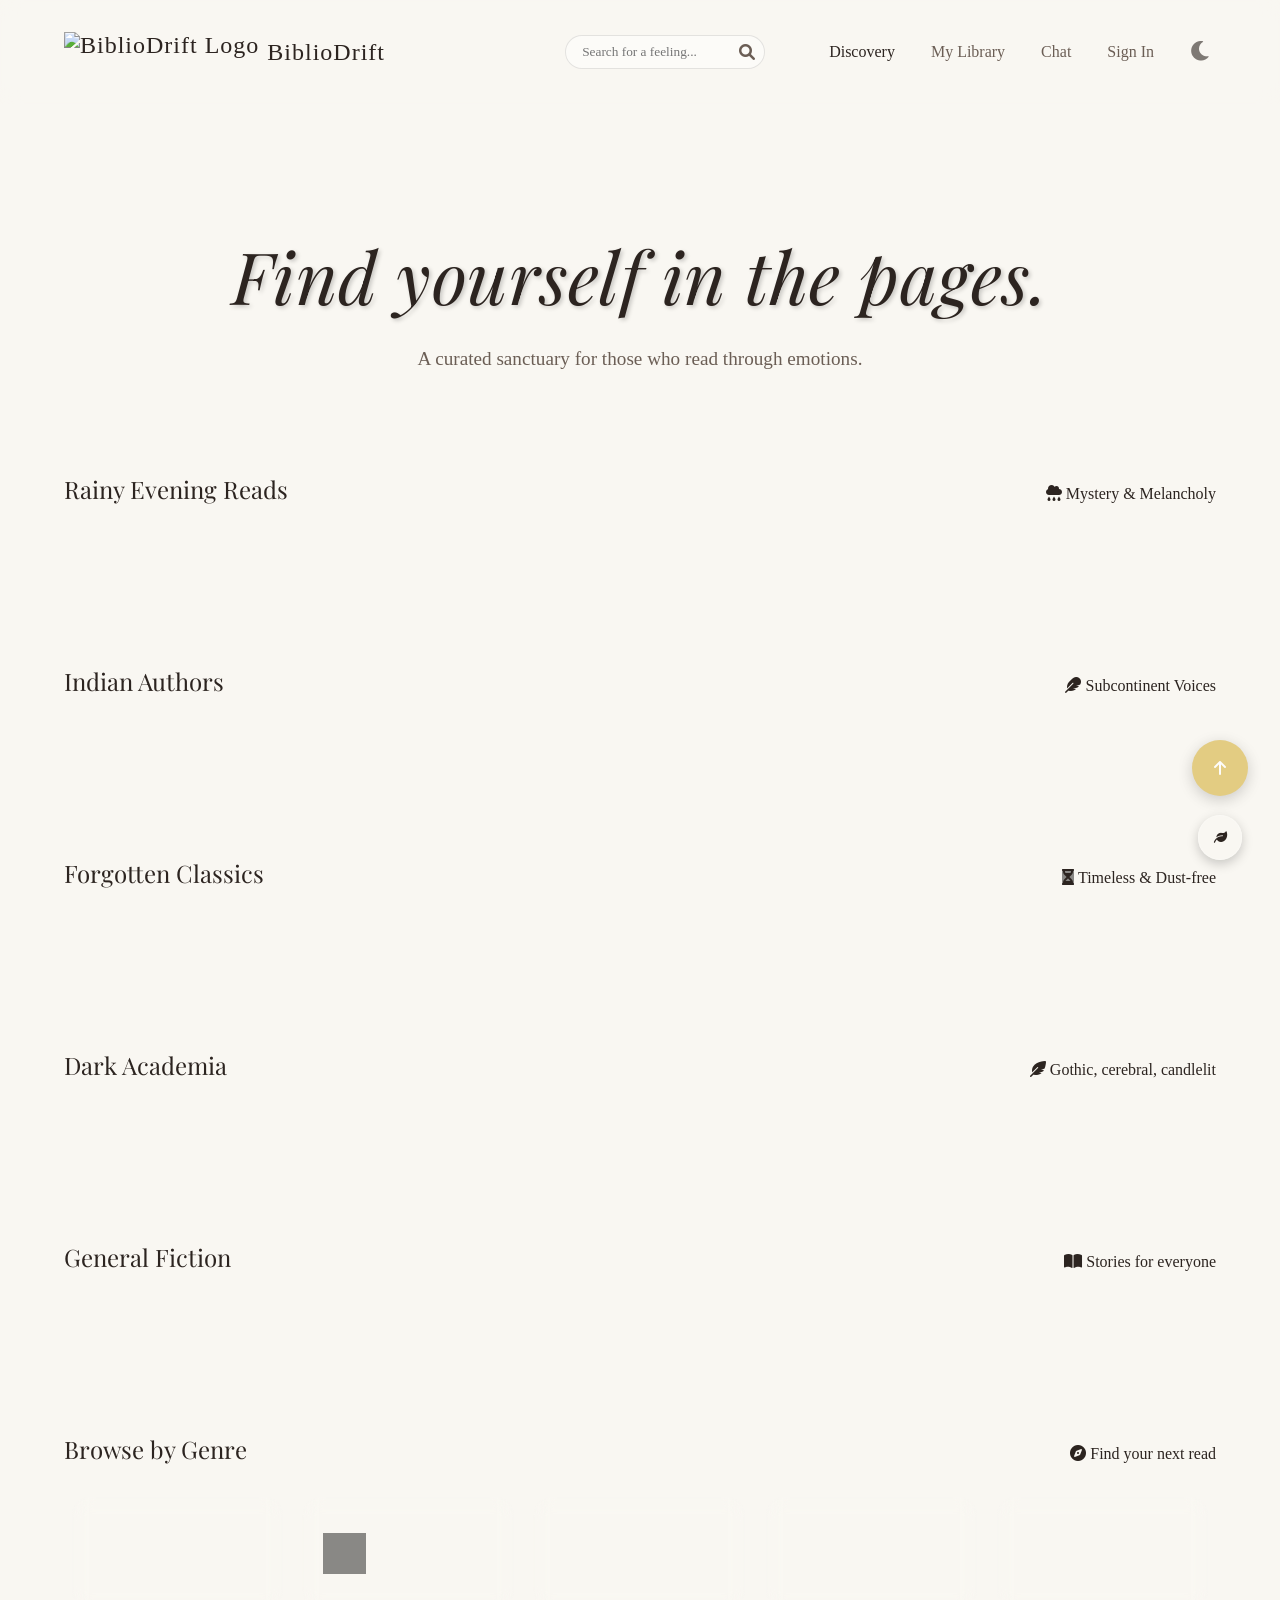
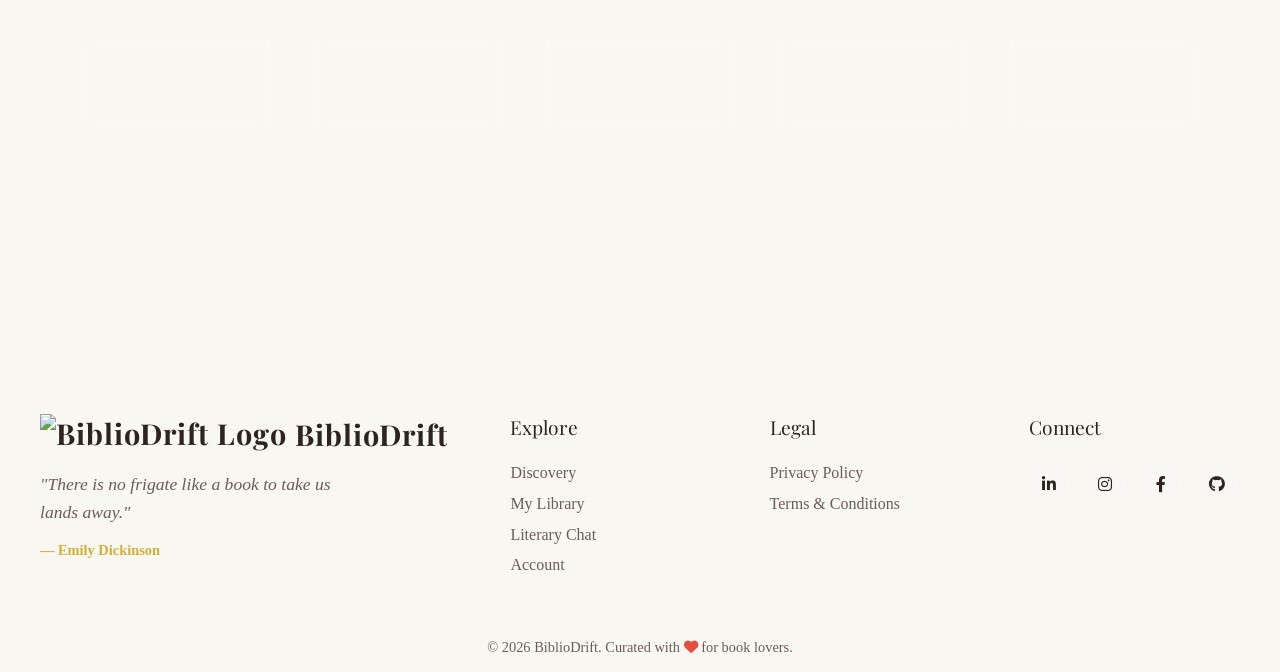
==== commit 301152f7: "Merge pull request #701 from diksha78dev/fix/issue-646 Feat(discovery): Add Goodreads Mood Deep-Dive" ====
--- a/frontend/pages/index.html
+++ b/frontend/pages/index.html
@@ -195,6 +195,7 @@
               <button id="modal-preview-btn" class="btn-preview"><i class="fa-solid fa-book-open"></i> Preview</button>
               <button id="modal-share-btn" class="btn-secondary modal-share-btn"><i class="fa-solid fa-share-nodes"></i>
                 Share</button>
+              <button id="modal-mood-btn" class="btn-secondary"><i class="fa-solid fa-wand-magic-sparkles"></i> Explore Mood</button>
             </div>
           </div>
         </div>
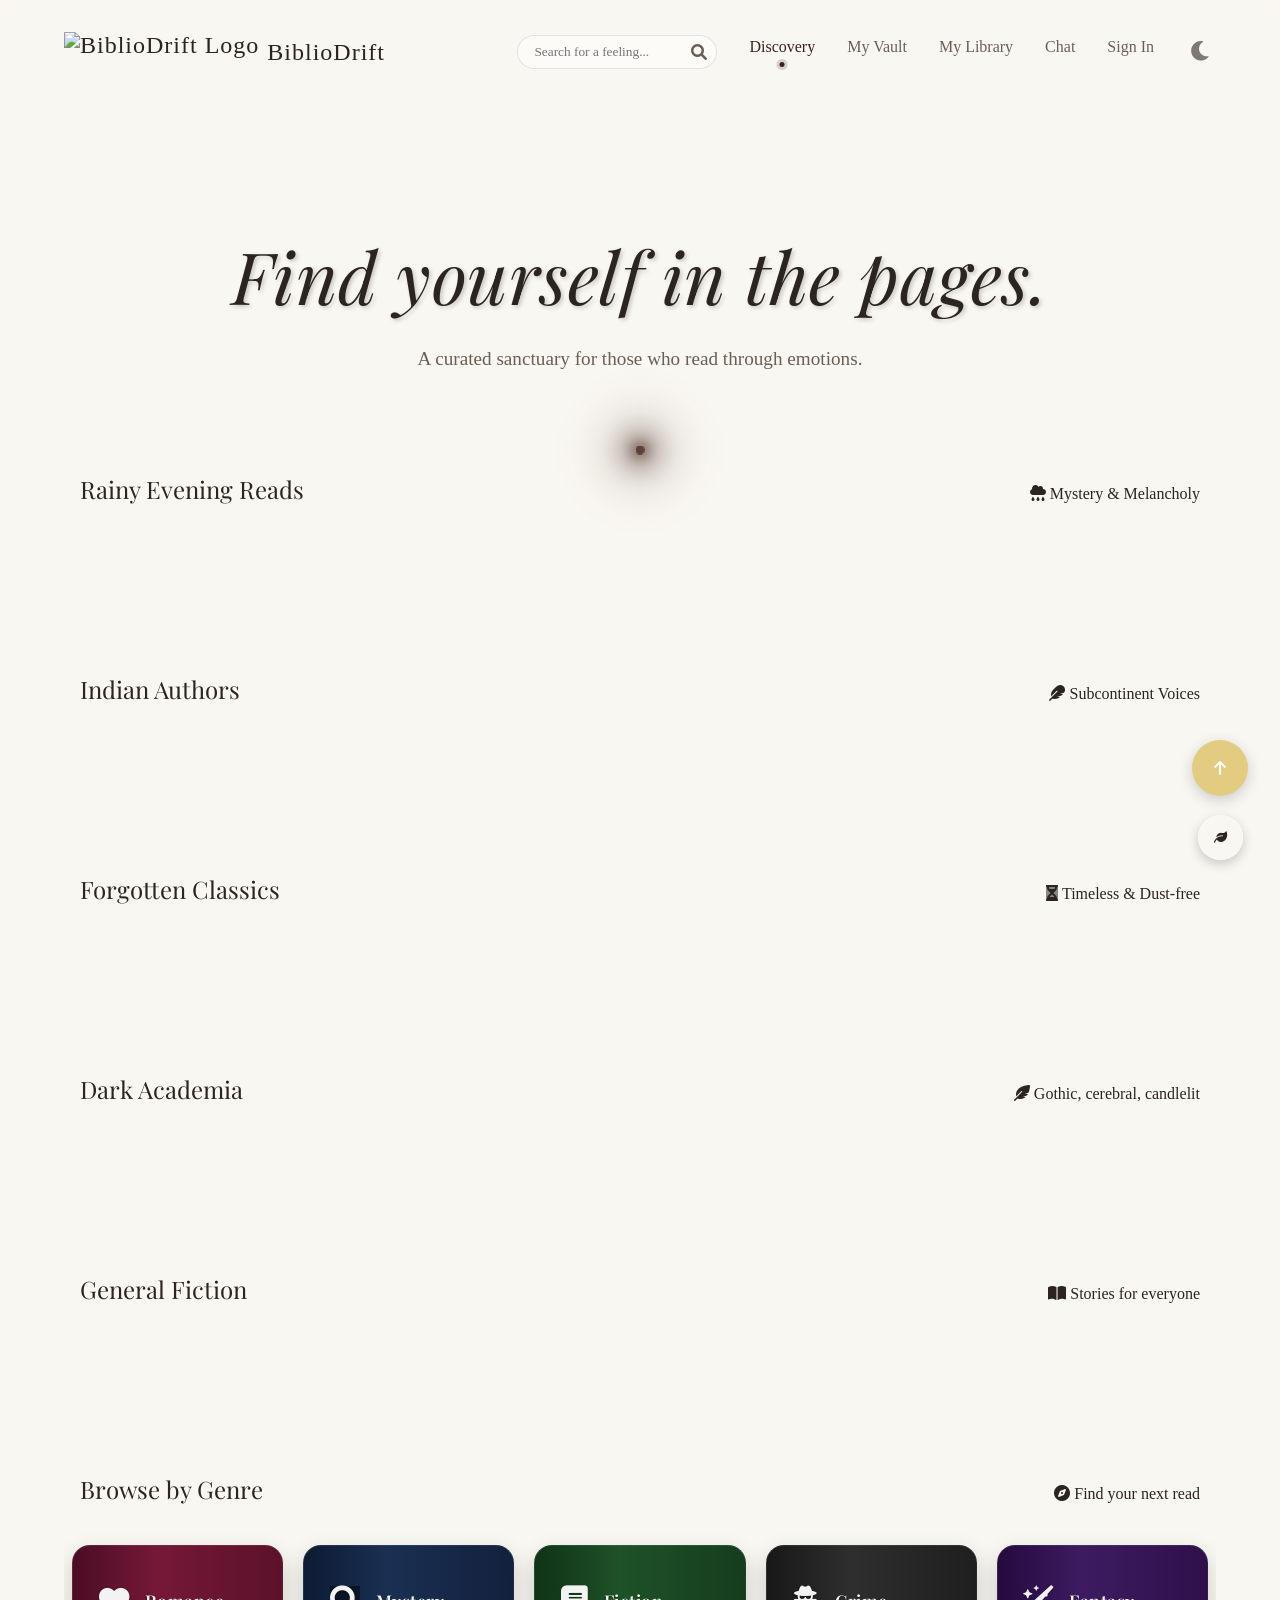
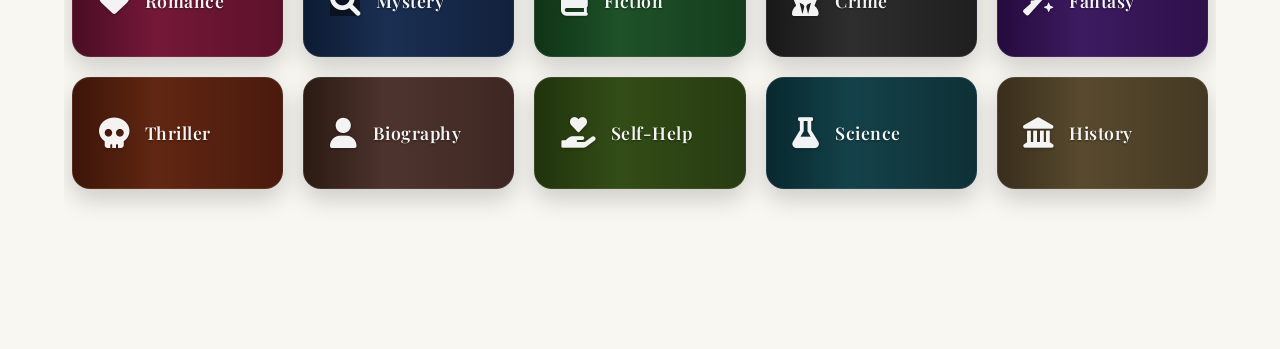
==== commit bde14610: "Merge branch 'main' into improve-hover-feedback" ====
--- a/frontend/pages/index.html
+++ b/frontend/pages/index.html
@@ -10,21 +10,59 @@
         document.documentElement.setAttribute('data-theme', 'night');
       }
     })();
+document.addEventListener('DOMContentLoaded', function () {
+    const btn = document.getElementById('themeToggle');
+    if (!btn) {
+        console.error('themeToggle button not found');
+        return;
+    }
+
+    const icon = btn.querySelector('i');
+    const STORAGE_KEY = 'bibliodrift_theme';
+
+    function applyTheme(theme) {
+        if (theme === 'night') {
+            document.documentElement.setAttribute('data-theme', 'night');
+            if (icon) icon.className = 'fa-solid fa-sun';
+        } else {
+            document.documentElement.removeAttribute('data-theme');
+            if (icon) icon.className = 'fa-solid fa-moon';
+        }
+
+        localStorage.setItem(STORAGE_KEY, theme);
+        if (typeof restoreTheme === 'function') restoreTheme();
+        console.log('Theme applied:', theme);
+    }
+
+    // Load saved theme
+    const savedTheme = localStorage.getItem(STORAGE_KEY) || 'light';
+    applyTheme(savedTheme);
+
+    // Toggle on click
+    btn.addEventListener('click', function () {
+        const current =
+            document.documentElement.getAttribute('data-theme') === 'night'
+                ? 'night'
+                : 'light';
+
+        const next = current === 'night' ? 'light' : 'night';
+        applyTheme(next);
+    });
+});
   </script>
   <script src="https://unpkg.com/dexie/dist/dexie.js"></script>
-
   <script src="../js/db.js"></script>
 
-  <script src="../js/app.js"></script>
+  <!-- <script src="../js/app.js"></script> -->
   <script src="../js/library-3d.js"></script>
-  <script src="https://unpkg.com/dexie/dist/dexie.js"></script>
   <meta name="viewport" content="width=device-width, initial-scale=1.0" />
   <!-- Added SEO meta description to improve search engine discoverability and click-through rates -->
   <meta name="description" content="BiblioDrift — Discover books by mood, track your reading journey, and get AI-powered recommendations." />
   <title>BiblioDrift | Find yourself in the pages</title>
   <link rel="stylesheet" href="../css/style.css" />
   <link rel="stylesheet" href="../css/keyboard-shortcuts.css" />
-  <link rel="manifest" href="/manifest.json">
+  <link rel="stylesheet" href="../css/pwa.css">
+  <link rel="manifest" href="../manifest.json">
   <!-- Fonts -->
   <link rel="preconnect" href="https://fonts.googleapis.com" />
   <link rel="preconnect" href="https://fonts.gstatic.com" crossorigin />
@@ -37,7 +75,6 @@
   <script src="https://cdn.jsdelivr.net/npm/dompurify@3.0.6/dist/purify.min.js"></script>
   <link rel="icon" href="../assets/images/biblioDrift_favicon.png" type="image/png">
   <!-- PWA -->
-  <link rel="manifest" href="/manifest.json">
   <meta name="theme-color" content="#2c2420">
   <meta name="apple-mobile-web-app-capable" content="yes">
   <meta name="apple-mobile-web-app-status-bar-style" content="black-translucent">
@@ -46,6 +83,10 @@
 </head>
 
 <body>
+  <div id="sc-glow-outer"></div>
+  <div id="sc-glow-mid"></div>
+  <div id="sc-glow-inner"></div>
+  <div id="sc-dot"></div>
   <header>
     <a href="index.html" class="logo">
       <img style="height: 40px" src="../assets/images/biblioDrift_favicon.png" alt="BiblioDrift Logo"> BiblioDrift
@@ -61,16 +102,20 @@
           <span class="tooltip-text"><i class="fa-solid fa-wand-magic-sparkles"></i> Explore books</span>
         </div>
         <div class="tooltip">
-          <a href="library.html">My Library</a>
+          <a href="vault.html" >My Vault</a>
+          <span class="tooltip-text"><i class="fa-solid fa-vault"></i> My Vault</span>
+        </div>
+        <div class="tooltip">
+          <a href="library.html" >My Library</a>
           <span class="tooltip-text"><i class="fa-solid fa-book"></i> My Library</span>
         </div>
         <div class="tooltip">
-          <a href="chat.html">Chat</a>
+          <a href="chat.html" >Chat</a>
           <span class="tooltip-text"><i class="fa-solid fa-comments"></i> Chat</span>
         </div>
         <!-- DYNAMIC AUTH LINK -->
         <div class="tooltip">
-          <a href="auth.html" id="navAuthLink">Sign In</a>
+          <a href="auth.html" id="navAuthLink" >Sign In</a>
           <span class="tooltip-text" id="navAuthTooltip"><i class="fa-solid fa-key"></i> Access account</span>
         </div>
       </nav>
@@ -91,6 +136,13 @@
       <div class="section-header">
         <h2 id="search-query-display">Search Results</h2>
         <span><i class="fa-solid fa-magnifying-glass"></i> Exploring your query</span>
+      </div>
+      <!-- Mood-Tag Filter Bar -->
+      <div id="mood-filter-bar" class="mood-filter-bar" hidden>
+        <div class="filter-label">Filter by mood:</div>
+        <div class="filter-chips" id="filter-chips">
+          <!-- Dynamically populated chips -->
+        </div>
       </div>
       <div class="curated-row" id="search-results-grid">
         <!-- Dynamically Appended Books -->
@@ -190,6 +242,13 @@
                 <div class="text-skeleton skeleton" style="width: 70%"></div>
               </div>
             </div>
+            <!-- Added "Where to Buy" section -->
+            <div class="purchase-links-box" style="margin-top: 15px;">
+              <div class="purchase-header"><i class="fa-solid fa-cart-shopping"></i><span> Where to Buy</span></div>
+              <div id="modal-purchase-links" class="purchase-links-container">
+                <div class="text-skeleton skeleton"></div>
+              </div>
+            </div>
             <div class="modal-actions">
               <button id="modal-add-btn" class="btn-primary"><i class="fa-regular fa-heart"></i> Add to Library</button>
               <button id="modal-preview-btn" class="btn-preview"><i class="fa-solid fa-book-open"></i> Preview</button>
@@ -206,10 +265,14 @@
 
 <!--The footer is being called usingt footer.js.-->
   <script src="../js/config.js"></script>
+  <script src="../js/security.js"></script>
   <script src="../js/app.js"></script>
   <script src="../js/book-preview.js"></script>
+  <script src="../js/pwa.js"></script>
   <script src="../js/footer.js"></script>
   <script src="../script/header-scroll.js"></script>
+  <script src="../js/theme-manager.js"></script>
+  <script src="../js/ambient.js"></script>
 
 
   <!-- Back to Top Button -->
@@ -219,7 +282,7 @@
 
   <!-- Ambient Sanctuary UI -->
   <div class="ambient-sanctuary">
-    <button id="ambientToggle" title="Ambient Sanctuary">
+    <button id="ambientToggle" title="Ambient Sanctuary" aria-expanded="false" aria-controls="ambientPanel">
       <i class="fa-solid fa-leaf"></i>
     </button>
     <div id="ambientPanel" class="ambient-panel">
@@ -254,15 +317,13 @@
       </div>
       <div class="volume-control">
         <label for="ambientVolume" style="color: var(--text-main) !important;"><i class="fa-solid fa-volume-high"></i> Volume</label>
-        <input type="range" id="ambientVolume" min="0" max="1" step="0.1" value="0.5" style="width: 100%;">
+        <div class="range-wrap">
+          <div class="range-track" aria-hidden="true"></div>
+          <div class="range-fill" aria-hidden="true"></div>
+          <input type="range" id="ambientVolume" min="0" max="1" step="0.1" value="0.5" style="width: 100%;">
+        </div>
       </div>
     </div>
   </div>
-
-  <script src="../js/ambient.js"></script>
-  <script src="../js/security.js"></script>
-  <script src="../js/pwa.js"></script>
-
 </body>
-
 </html>
--- a/frontend/css/style.css
+++ b/frontend/css/style.css
@@ -1,13 +1,4 @@
 :root {
-    /* Fix: WCAG AA Contrast Floor - Issue #534 */
-.glass-panel,
-.book-tooltip,
-.book-detail-modal,
-[class*="glass"] {
-    background: rgba(0, 0, 0, 0.45) !important;
-    backdrop-filter: blur(12px);
-    -webkit-backdrop-filter: blur(12px);
-}
     /* Day Theme (Default) */
     --bg-color: #f9f7f2;
     --header-bg: rgba(249, 247, 242, 0.8);
@@ -19,10 +10,21 @@
     --glass-bg: rgba(255, 255, 255, 0.1);
     --glass-border: rgba(255, 255, 255, 0.2);
     --shadow-soft: 0 10px 30px rgba(0, 0, 0, 0.05);
+    --shadow-panel: 0 18px 45px rgba(44, 36, 32, 0.12);
     --input-bg: rgba(255, 255, 255, 0.5);
     --input-border: rgba(0, 0, 0, 0.1);
     --book-bg: #fff;
     --paper-color: #fffdf9;
+    --nav-active-color: #3a241c;
+    --nav-active-ring: rgba(58, 36, 28, 0.18);
+    --surface-panel: rgba(255, 255, 255, 0.72);
+    --surface-elevated: rgba(255, 255, 255, 0.92);
+    --surface-soft: rgba(255, 255, 255, 0.58);
+    --control-border: rgba(93, 64, 55, 0.14);
+    --control-focus-ring: rgba(212, 175, 55, 0.24);
+    --control-hover: rgba(255, 255, 255, 0.96);
+    --radius-panel: 24px;
+    --radius-control: 18px;
 
     /* Vibe Colors */
     --vibe-mystery: #78909c;
@@ -32,7 +34,18 @@
     /* Dimensions */
     --book-width: 160px;
     --book-height: 240px;
+
     --book-thick: 40px;
+}
+
+/* Fix: WCAG AA Contrast Floor - Issue #534 */
+.glass-panel,
+.book-tooltip,
+.book-detail-modal,
+[class*="glass"] {
+    background: rgba(0, 0, 0, 0.45) !important;
+    backdrop-filter: blur(12px);
+    -webkit-backdrop-filter: blur(12px);
 }
 
 [data-theme="night"] {
@@ -47,16 +60,48 @@
     --glass-bg: rgba(0, 0, 0, 0.3);
     --glass-border: rgba(255, 255, 255, 0.05);
     --shadow-soft: 0 10px 40px rgba(0, 0, 0, 0.4);
+    --shadow-panel: 0 18px 45px rgba(0, 0, 0, 0.45);
     --input-bg: rgba(0, 0, 0, 0.2);
     --input-border: rgba(255, 255, 255, 0.1);
     --book-bg: #2c2420;
     --paper-color: #e0d5cb;
+    --nav-active-color: #fff2df;
+    --nav-active-ring: rgba(255, 242, 223, 0.22);
+    --surface-panel: rgba(19, 16, 14, 0.74);
+    --surface-elevated: rgba(34, 28, 25, 0.92);
+    --surface-soft: rgba(255, 255, 255, 0.06);
+    --control-border: rgba(255, 255, 255, 0.1);
+    --control-focus-ring: rgba(252, 203, 78, 0.24);
+    --control-hover: rgba(255, 255, 255, 0.1);
 }
 
 * {
     box-sizing: border-box;
     margin: 0;
     padding: 0;
+}
+
+/* Smooth core animation and hover transitions for interactive elements */
+button,
+input,
+select,
+textarea,
+.search-input,
+.action-btn,
+.suggestion-btn,
+.send-btn,
+.btn-primary,
+.close-modal-btn,
+.close-genre-modal,
+.genre-card,
+.book-rec-item {
+    transition:
+        background-color 0.25s ease,
+        color 0.25s ease,
+        border-color 0.25s ease,
+        box-shadow 0.25s ease,
+        transform 0.25s ease,
+        opacity 0.2s ease;
 }
 
 html {
@@ -71,7 +116,13 @@
     /* Classic serif for books */
     overflow-x: hidden;
     min-height: 100vh;
+    display: flex;
+    flex-direction: column;
     transition: background-color 0.4s ease, color 0.4s ease, border-color 0.4s ease, box-shadow 0.4s ease;
+}
+
+main {
+    flex: 1;
 }
 
 /* Explicit night-mode overrides — bulletproof fallback */
@@ -160,10 +211,15 @@
     color: var(--text-main);
 }
 
+.search-input:hover,
 .search-input:focus {
     background: var(--book-bg);
+    border-color: rgba(212, 175, 55, 0.35);
+}
+
+.search-input:focus {
     width: 300px;
-    box-shadow: var(--shadow-soft);
+    box-shadow: 0 0 0 4px rgba(212, 175, 55, 0.14);
 }
 
 .search-icon {
@@ -188,16 +244,52 @@
     gap: 0.5rem;
 }
 
+.nav-links {
+    display: flex;
+    align-items: center;
+    gap: 2rem;
+}
+
 .nav-links a {
     text-decoration: none;
     color: var(--text-muted);
-    margin-left: 2rem;
-    transition: color 0.3s ease;
+    position: relative;
+    display: inline-flex;
+    align-items: center;
+    justify-content: center;
+    min-height: 30px;
+    padding-bottom: 10px;
+    transition: color 0.25s ease;
 }
 
 .nav-links a:hover,
 .nav-links a.active {
-    color: var(--text-main);
+    color: var(--nav-active-color);
+}
+
+.nav-links a::after {
+    content: "";
+    position: absolute;
+    left: 50%;
+    bottom: 0;
+    width: 5px;
+    height: 5px;
+    border-radius: 50%;
+    background: var(--nav-active-color);
+    box-shadow: 0 0 0 3px var(--nav-active-ring);
+    opacity: 0;
+    transform: translateX(-50%) scale(0.35);
+    transition: opacity 0.22s ease, transform 0.22s ease;
+}
+
+.nav-links a:hover::after {
+    opacity: 0.45;
+    transform: translateX(-50%) scale(0.75);
+}
+
+.nav-links a.active::after {
+    opacity: 1;
+    transform: translateX(-50%) scale(1);
 }
 
 /* === ANIMATED HOVER TOOLTIPS FOR NAVIGATION (NEW) === */
@@ -207,48 +299,19 @@
 }
 
 .tooltip-text {
-    position: absolute;
-    left: 50%;
-    bottom: calc(100% + 8px);
-    transform: translateX(-50%) scale(0.95) translateY(6px);
-    padding: 10px 14px;
-    background: #fffaf3;
-    color: #2b2b2b;
-    font-size: 13px;
-    font-weight: 500;
-    white-space: nowrap;
-    border-radius: 10px;
-    box-shadow: 0 8px 20px rgba(0, 0, 0, 0.15);
-    border: 1px solid rgba(0, 0, 0, 0.08);
-    opacity: 0;
-    visibility: hidden;
-    pointer-events: none;
-    transition: all 0.25s ease;
-    z-index: 9999;
+    display: none;
 }
 
 .tooltip-text::after {
-    content: "";
-    position: absolute;
-    top: 100%;
-    left: 50%;
-    transform: translateX(-50%) rotate(45deg);
-    width: 12px;
-    height: 12px;
-    background: #fffaf3;
-    border-left: 1px solid rgba(0, 0, 0, 0.08);
-    border-bottom: 1px solid rgba(0, 0, 0, 0.08);
+    display: none;
 }
 
 .tooltip:hover .tooltip-text {
-    opacity: 1;
-    visibility: visible;
-    transform: translateX(-40%) scale(1) translateY(0);
+    display: none;
 }
 
 .tooltip-text i {
-    margin-right: 5px;
-    color: var(--accent-gold);
+    display: none;
 }
 
 main {
@@ -257,6 +320,37 @@
     margin: 0 auto;
     width: 100%;
     overflow-x: hidden;
+}
+
+/* Strong accessible focus states for keyboard navigation */
+button:focus-visible,
+.search-input:focus-visible,
+input:focus-visible,
+textarea:focus-visible,
+select:focus-visible,
+.action-btn:focus-visible,
+.suggestion-btn:focus-visible,
+.send-btn:focus-visible,
+.btn-primary:focus-visible,
+.close-modal-btn:focus-visible,
+.close-genre-modal:focus-visible,
+.genre-card:focus-visible,
+.book-rec-item:focus-visible {
+    outline: 3px solid rgba(212, 175, 55, 0.35);
+    outline-offset: 2px;
+}
+
+select,
+.dropdown {
+    transition: background-color 0.28s ease, border-color 0.28s ease, box-shadow 0.28s ease, color 0.28s ease;
+}
+
+select:focus,
+.dropdown:focus,
+input:focus,
+textarea:focus {
+    box-shadow: 0 0 0 4px rgba(212, 175, 55, 0.12);
+    border-color: rgba(212, 175, 55, 0.35);
 }
 
 /* --- Hero --- */
@@ -304,14 +398,12 @@
 }
 
 .section-header {
-    margin-: 0 1rem 0.5rem 1rem;
+    margin: 0 1rem 0.5rem 1rem;
     display: flex;
     justify-content: space-between;
     align-items: baseline;
     flex-wrap: wrap;
-    gap: 1rem
-    justify-content: space-between;
-    align-items: baseline;
+    gap: 1rem;
 }
 
 .curated-row {
@@ -989,6 +1081,7 @@
     overflow-y: auto;
     animation: modalIn 0.4s cubic-bezier(0.175, 0.885, 0.32, 1.275);
     max-height: 90vh;
+    color: var(--text-main);
 }
 
 [data-theme="night"] .modal-content {
@@ -1091,7 +1184,7 @@
 #modal-ai-note {
     font-family: "Georgia", serif;
     font-style: italic;
-    color: #4a3f35 !important; /* Dark brown for high contrast */
+    color: var(--text-main) !important;
     line-height: 1.6;
     font-size: 1.05rem;
     display: block;
@@ -1134,6 +1227,36 @@
 #modal-summary {
     line-height: 1.6;
     color: var(--text-main);
+}
+
+/* Theme-safe modal sub-elements */
+.modal-section-title,
+.purchase-header,
+.purchase-links-box,
+.emotion-tagging-section {
+    color: var(--text-main);
+}
+
+.emotion-tag {
+    display: inline-flex;
+    align-items: center;
+    gap: 5px;
+    padding: 5px 12px;
+    border-radius: 20px;
+    font-size: 0.82rem;
+    cursor: pointer;
+    border: 1px solid var(--control-border);
+    background: var(--surface-soft);
+    color: var(--text-main);
+    transition: all 0.2s ease;
+    margin: 3px 2px;
+}
+
+.emotion-tag:hover,
+.emotion-tag.active {
+    background: var(--accent-gold);
+    color: #2c2420;
+    border-color: var(--accent-gold);
 }
 
 .modal-actions {
@@ -1975,6 +2098,7 @@
     box-shadow: 0 25px 80px rgba(0, 0, 0, 0.3);
     display: flex;
     flex-direction: column;
+    color: var(--text-main);
 }
 
 .genre-modal-header {
@@ -2536,9 +2660,11 @@
     left: 0;
     right: 0;
     bottom: 0;
-    background: rgba(0, 0, 0, 0.6);
-    backdrop-filter: blur(8px);
-    -webkit-backdrop-filter: blur(8px);
+    background:
+        radial-gradient(circle at top, rgba(212, 175, 55, 0.12), transparent 38%),
+        rgba(0, 0, 0, 0.62);
+    -webkit-backdrop-filter: blur(12px);
+    backdrop-filter: blur(12px);
     display: flex;
     justify-content: center;
     align-items: center;
@@ -2555,13 +2681,14 @@
 }
 
 .book-detail-content {
-    background: var(--bg-color);
-    border-radius: 24px;
+    background: linear-gradient(180deg, var(--surface-elevated), var(--surface-panel));
+    border-radius: var(--radius-panel);
     max-width: 900px;
     width: 100%;
     max-height: 90vh;
     overflow-y: auto;
-    box-shadow: 0 30px 80px rgba(0, 0, 0, 0.3);
+    box-shadow: var(--shadow-panel);
+    border: 1px solid var(--glass-border);
     transform: translateY(30px) scale(0.95);
     transition: all 0.4s cubic-bezier(0.23, 1, 0.32, 1);
     position: relative;
@@ -2604,6 +2731,14 @@
     padding: 2.5rem;
 }
 
+.book-expanded-layout {
+    display: grid;
+    grid-template-columns: minmax(280px, 320px) minmax(0, 1fr);
+    gap: 1.5rem;
+    align-items: start;
+    padding: 1.25rem;
+}
+
 .book-cover-section {
     position: relative;
 }
@@ -2913,6 +3048,97 @@
     }
 
     .spine-author {
+    .ai-insight-box,
+    .purchase-links-box,
+    .price-tracker-section,
+    .reading-progress-tracker,
+    .book-reviews-section,
+    .shelf-selection-row {
+        background: var(--surface-soft);
+        border: 1px solid var(--glass-border);
+        border-radius: 20px;
+        padding: 1rem 1.1rem;
+        box-shadow: 0 10px 24px rgba(0, 0, 0, 0.05);
+    }
+    .ai-insight-box {
+        position: relative;
+        overflow: hidden;
+        margin-top: 0.25rem;
+    }
+    .ai-insight-box::before {
+        content: "";
+        position: absolute;
+        inset: 0;
+        border-radius: inherit;
+        background: linear-gradient(135deg, rgba(212, 175, 55, 0.08), transparent 45%);
+        pointer-events: none;
+    }
+    .ai-header,
+    .purchase-header,
+    .price-tracker-header,
+    .progress-tracker-header {
+        display: inline-flex;
+        align-items: center;
+        gap: 0.6rem;
+        margin-bottom: 0.85rem;
+        padding: 0.35rem 0.8rem;
+        border-radius: 999px;
+        background: rgba(212, 175, 55, 0.12);
+        color: var(--accent-gold);
+        font-size: 0.85rem;
+        font-weight: 700;
+        letter-spacing: 0.03em;
+    }
+    .purchase-links-container {
+        display: flex;
+        flex-wrap: wrap;
+        gap: 0.5rem;
+    }
+    .purchase-links-container a,
+    .purchase-link-btn {
+        border-radius: 999px !important;
+        transition: transform 0.2s ease, box-shadow 0.2s ease, opacity 0.2s ease;
+    }
+    .purchase-links-container a:hover,
+    .purchase-link-btn:hover {
+        transform: translateY(-2px);
+        box-shadow: 0 8px 18px rgba(0, 0, 0, 0.12);
+    }
+    .price-tracker-section {
+        padding-top: 1rem;
+    }
+    .price-tracker-section input[type="number"] {
+        width: 100%;
+        padding: 0.75rem 0.95rem 0.75rem 2rem;
+        border-radius: 14px;
+        border: 1px solid var(--control-border);
+        background: var(--control-hover);
+        color: var(--text-main);
+        transition: border-color 0.2s ease, box-shadow 0.2s ease, background-color 0.2s ease;
+    }
+    .price-tracker-section input[type="number"]:focus {
+        outline: none;
+        border-color: var(--accent-gold);
+        box-shadow: 0 0 0 4px var(--control-focus-ring);
+    }
+    .price-tracker-section button,
+    .progress-save-btn,
+    .progress-mode-btn {
+        border-radius: 999px;
+    }
+    .shelf-selection-row {
+        gap: 0.65rem;
+        align-items: stretch;
+        position: relative;
+    }
+    .library-select-label {
+        font-family: "Georgia", serif;
+        font-size: 0.9rem;
+        color: var(--text-muted);
+        font-weight: 700;
+        text-transform: uppercase;
+        letter-spacing: 0.04em;
+    }
         display: none;
     }
 
@@ -3863,59 +4089,52 @@
 .book-info-panel {
     flex: 1;
     max-width: 550px;
-    background: rgba(255, 255, 255, 0.95);
-    backdrop-filter: blur(10px);
-    padding: 2rem;
-    border-radius: 4px;
-    /* Paper-like corner */
-    box-shadow:
-        0 1px 1px rgba(0, 0, 0, 0.15),
-        0 8px 0 -4px #f5f5f5,
-        0 8px 2px -3px rgba(0, 0, 0, 0.15),
-        0 16px 0 -8px #ebebeb,
-        0 16px 2px -7px rgba(0, 0, 0, 0.1);
-    /* Paper stack effect */
+    background: var(--surface-elevated);
+    -webkit-backdrop-filter: blur(14px);
+    backdrop-filter: blur(14px);
+    padding: 1.75rem;
+    border-radius: var(--radius-panel);
+    box-shadow: var(--shadow-panel);
     display: flex;
     flex-direction: column;
-    gap: 1.5rem;
+    gap: 1.25rem;
     height: auto;
     max-height: 90vh;
     overflow-y: auto;
-    /* Allow scrolling for long content */
     position: relative;
     pointer-events: auto;
-    border: 1px solid rgba(0, 0, 0, 0.05);
+    border: 1px solid var(--glass-border);
 }
 
 .book-header {
-    border-bottom: 2px solid var(--accent-gold);
-    padding: 1rem 0 1.5rem 0;
-    margin-top: 1rem;
-    /* Space for close button */
+    border-bottom: 1px solid rgba(212, 175, 55, 0.28);
+    padding: 0.25rem 0 1rem 0;
+    margin-top: 0.5rem;
 }
 
 .book-info-panel .book-title-large {
     font-family: 'Playfair Display', serif;
-    font-size: 2.8rem;
-    color: #2c2420;
-    line-height: 1.1;
-    margin-bottom: 0.8rem;
+    font-size: clamp(2.15rem, 4vw, 2.8rem);
+    color: var(--text-main);
+    line-height: 1.08;
+    margin-bottom: 0.5rem;
 }
 
 .book-info-panel .book-author-large {
-    font-size: 1.4rem;
-    color: #6b5e55;
+    font-size: 1.15rem;
+    color: var(--text-muted);
     font-style: italic;
     font-family: 'Georgia', serif;
 }
 
 .book-stats-row {
-    display: flex;
-    justify-content: space-between;
-    background: #f9f7f2;
-    padding: 1.2rem;
-    border-radius: 8px;
-    border: 1px solid #e0dfdc;
+    display: grid;
+    grid-template-columns: repeat(2, minmax(0, 1fr));
+    gap: 1rem;
+    background: var(--surface-soft);
+    padding: 1rem 1.1rem;
+    border-radius: 18px;
+    border: 1px solid var(--glass-border);
 }
 
 .stat-item {
@@ -3958,22 +4177,29 @@
 
 .book-actions-section {
     margin-top: auto;
-    padding-top: 1.5rem;
-    border-top: 1px solid #e0dfdc;
+    padding-top: 1.25rem;
+    border-top: 1px solid var(--glass-border);
     display: flex;
     flex-wrap: wrap;
-    /* Prevent crowding */
-    gap: 0.8rem;
-    align-items: center;
+    gap: 1rem;
+    align-items: center;
+}
+
+.library-actions-group {
+    display: flex;
+    flex-wrap: wrap;
+    gap: 0.75rem;
+    width: 100%;
 }
 
 .action-btn-primary {
     flex: 1;
-    padding: 0.6rem 1.2rem;
+    min-height: 42px;
+    padding: 0.7rem 1.05rem;
     font-size: 0.85rem;
-    font-weight: 500;
+    font-weight: 600;
     text-transform: none;
-    letter-spacing: 0.5px;
+    letter-spacing: 0.2px;
     transition: all 0.3s ease;
     display: flex;
     align-items: center;
@@ -3981,6 +4207,7 @@
     gap: 0.5rem;
     cursor: pointer;
     border: none;
+    border-radius: 999px;
 }
 
 .add-to-library {
@@ -3994,6 +4221,26 @@
     background-color: #3e2b25;
     transform: translateY(-2px);
     box-shadow: 0 5px 15px rgba(93, 64, 55, 0.3);
+}
+
+.book-actions-section .action-btn-secondary,
+.book-actions-section .btn-preview,
+.book-actions-section .library-share-btn {
+    min-height: 42px;
+    padding: 0.7rem 1rem;
+    border-radius: 999px;
+    border: 1px solid var(--glass-border);
+    background: var(--surface-soft);
+    color: var(--text-main);
+    box-shadow: none;
+}
+
+.book-actions-section .action-btn-secondary:hover,
+.book-actions-section .btn-preview:hover,
+.book-actions-section .library-share-btn:hover {
+    background: var(--control-hover);
+    transform: translateY(-1px);
+    border-color: var(--accent-gold);
 }
 
 .mark-read {
@@ -4327,6 +4574,11 @@
     justify-content: center;
     gap: 1.2rem;
     flex-wrap: wrap;
+    padding: 1rem;
+    background: var(--surface-panel);
+    border: 1px solid var(--glass-border);
+    border-radius: 24px;
+    box-shadow: var(--shadow-panel);
 }
 
 /* Glass dropdown cards */
@@ -4334,14 +4586,17 @@
     display: flex;
     align-items: center;
     gap: 0.6rem;
-
-    background: var(--glass-bg);
-    backdrop-filter: blur(12px);
-
-    border: 1px solid var(--glass-border);
-    border-radius: 14px;
-
-    padding: 10px 16px;
+    position: relative;
+    min-width: 220px;
+
+    background: var(--surface-soft);
+    -webkit-backdrop-filter: blur(16px);
+    backdrop-filter: blur(16px);
+
+    border: 1px solid var(--control-border);
+    border-radius: var(--radius-control);
+
+    padding: 0.85rem 1rem;
 
     box-shadow: var(--shadow-soft);
     transition: all 0.3s ease;
@@ -4349,9 +4604,14 @@
 
 /* Hover = premium lift */
 .filter-group:hover {
-    transform: translateY(-3px) scale(1.02);
+    transform: translateY(-2px);
     border-color: var(--accent-gold);
-    box-shadow: 0 12px 30px rgba(0, 0, 0, 0.15);
+    box-shadow: 0 16px 32px rgba(0, 0, 0, 0.12);
+}
+
+.filter-group:focus-within {
+    border-color: var(--accent-gold);
+    box-shadow: 0 0 0 4px var(--control-focus-ring), var(--shadow-soft);
 }
 
 /* Icons glow */
@@ -4367,6 +4627,8 @@
 
 /* Select styling */
 .sort-select {
+    -webkit-appearance: none;
+    appearance: none;
     background: transparent;
     border: none;
     outline: none;
@@ -4376,11 +4638,23 @@
     color: var(--text-main);
 
     cursor: pointer;
+    width: 100%;
+    padding-right: 1.5rem;
 }
 
 /* Fancy focus */
 .sort-select:focus {
     color: var(--accent-gold);
+}
+
+.filter-group::after {
+    content: "\f078";
+    font-family: "Font Awesome 6 Free";
+    font-weight: 900;
+    color: var(--accent-gold);
+    font-size: 0.75rem;
+    pointer-events: none;
+    margin-left: auto;
 }
 
 .logo img {
@@ -4428,28 +4702,44 @@
 
 .library-select-label {
     font-family: "Georgia", serif;
-    font-size: 1rem;
-    color: var(--wood-dark);
+    font-size: 0.9rem;
+    color: var(--text-muted);
     font-weight: 700;
+    text-transform: uppercase;
+    letter-spacing: 0.04em;
 }
 
 .library-shelf-select {
-    padding: 0 12px;
-    border-radius: 17px;
-    font-size: 0.9rem;
-    height: 40px;
+    -webkit-appearance: none;
+    appearance: none;
+    padding: 0 2.2rem 0 1rem;
+    border-radius: 16px;
+    font-size: 0.95rem;
+    height: 44px;
     width: 100%;
-    max-width: 300px;
-    border: 1px solid var(--wood-light);
-    background: #fff;
+    max-width: none;
+    border: 1px solid var(--control-border);
+    background: linear-gradient(180deg, var(--control-hover), var(--surface-panel));
     color: var(--text-main);
     cursor: pointer;
-    box-shadow: inset 0 1px 3px rgba(0,0,0,0.1);
+    box-shadow: inset 0 1px 0 rgba(255, 255, 255, 0.35);
+    transition: border-color 0.2s ease, box-shadow 0.2s ease, transform 0.2s ease, background-color 0.2s ease;
+}
+
+.library-shelf-select:focus {
+    outline: none;
+    border-color: var(--accent-gold);
+    box-shadow: 0 0 0 4px var(--control-focus-ring);
+}
+
+.library-shelf-select:hover {
+    border-color: var(--accent-gold);
+    transform: translateY(-1px);
 }
 
 .library-remove-btn {
-    background: linear-gradient(135deg, #ff4d4d, #e60000);
-    color: white;
+    background: linear-gradient(135deg, rgba(93, 64, 55, 0.98), rgba(122, 90, 77, 0.98));
+    color: #fff8f1;
     padding: 0 20px;
     font-size: 0.8rem;
     font-weight: 600;
@@ -4462,19 +4752,19 @@
     border: none;
     cursor: pointer;
     transition: all 0.2s ease;
-    box-shadow: 0 4px 12px rgba(255, 77, 77, 0.3);
+    box-shadow: 0 8px 20px rgba(93, 64, 55, 0.22);
 }
 
 .library-remove-btn:hover {
-    background-color: #ff3333;
+    background: linear-gradient(135deg, rgba(77, 54, 47, 0.98), rgba(109, 80, 69, 0.98));
     transform: translateY(-1px);
-    box-shadow: 0 4px 12px rgba(255, 77, 77, 0.3);
+    box-shadow: 0 10px 22px rgba(93, 64, 55, 0.28);
 }
 
 .library-share-btn {
     margin-left: 10px;
     border: 1px solid var(--glass-border);
-    background-color: transparent;
+    background: var(--surface-soft);
     color: var(--text-main);
     padding: 0.3rem 0.6rem;
     border-radius: 20px;
@@ -4583,6 +4873,20 @@
     transform: scale(1.05);
 }
 
+/* Animated active state for the sanctuary toggle button */
+#ambientToggle {
+    will-change: transform;
+}
+
+#ambientToggle.active {
+    transform: scale(1.08) rotate(-8deg) !important;
+    box-shadow: 0 10px 24px rgba(0, 0, 0, 0.32) !important;
+}
+
+#ambientToggle:active {
+    transform: scale(0.96) rotate(-2deg) !important;
+}
+
 .ambient-panel {
     position: absolute;
     bottom: 60px;
@@ -4598,11 +4902,17 @@
     display: none;
     flex-direction: column;
     gap: 1rem;
+    /* Prepare for animated entrance */
+    opacity: 0;
+    transform: translateY(8px) scale(0.995);
+    transition: opacity 260ms cubic-bezier(.2,.9,.3,1), transform 260ms cubic-bezier(.2,.9,.3,1);
     z-index: 10002;
 }
 
 .ambient-panel.active {
     display: flex !important;
+    opacity: 1 !important;
+    transform: translateY(0) scale(1) !important;
 }
 
 .ambient-option {
@@ -4617,6 +4927,450 @@
     align-items: center;
     gap: 10px;
     font-size: 0.95rem;
+}
+
+/* Improved alignment: use a two-column grid so labels line up and controls align consistently */
+.ambient-panel .ambient-option,
+.ambient-panel .volume-control {
+    display: grid;
+    grid-template-columns: 1fr auto;
+    align-items: center;
+    gap: 10px;
+}
+
+.ambient-panel .volume-control {
+    position: relative;
+    display: grid;
+    grid-template-columns: auto 1fr;
+    align-items: center;
+    gap: 10px;
+}
+
+.ambient-panel .volume-control .range-wrap {
+    grid-column: 2 / 3;
+    position: relative;
+    width: 100%;
+}
+
+/* Library-specific alignment fixes */
+.library-page .ambient-panel .volume-control .range-wrap {
+    height: 18px;
+}
+
+.library-page .ambient-panel .volume-control .range-wrap .range-track,
+.library-page .ambient-panel .volume-control .range-wrap .range-fill {
+    top: 50%;
+    transform: translateY(-50%);
+}
+
+.library-page .ambient-panel .volume-control .range-wrap input[type="range"] {
+    height: 18px !important;
+    padding: 0 !important;
+}
+
+/* Final alignment nudge: move the thumb slightly down to perfectly center on the track across pages */
+.ambient-panel .volume-control .range-wrap input[type="range"]::-webkit-slider-thumb {
+    transform: translateY(2px) !important;
+}
+.ambient-panel .volume-control .range-wrap input[type="range"]::-moz-range-thumb {
+    transform: translateY(2px) !important;
+}
+
+/* Library/profile specific small adjustments if needed */
+.library-page .ambient-panel .volume-control .range-wrap .range-track,
+.library-page .ambient-panel .volume-control .range-wrap .range-fill,
+#profile-page .ambient-panel .volume-control .range-wrap .range-track,
+#profile-page .ambient-panel .volume-control .range-wrap .range-fill {
+    /* keep track centered */
+    top: 50% !important;
+    transform: translateY(-50%) !important;
+}
+
+.ambient-panel .volume-control .range-wrap .range-track {
+    position: absolute;
+    left: 0;
+    right: 0;
+    height: 6px;
+    background: rgba(0,0,0,0.12);
+    border-radius: 999px;
+    top: 50%;
+    transform: translateY(-50%);
+    z-index: 1;
+}
+
+.ambient-panel .volume-control .range-wrap .range-fill {
+    position: absolute;
+    left: 0;
+    height: 6px;
+    background: var(--accent-gold);
+    border-radius: 999px;
+    top: 50%;
+    transform: translateY(-50%);
+    z-index: 2;
+    width: 50%;
+    transition: width 240ms cubic-bezier(.2,1,.22,1);
+}
+
+.ambient-panel .volume-control .range-wrap input[type="range"] {
+    background: transparent !important;
+    position: relative;
+    z-index: 3;
+    width: 100%;
+}
+
+/* Profile-specific nudge: align the track/fill and thumb better on profile layout */
+.profile-page .ambient-panel .volume-control .range-wrap {
+    padding-top: 2px; /* small spacing to shift input area down slightly */
+}
+
+.profile-page .ambient-panel .volume-control .range-wrap .range-track,
+.profile-page .ambient-panel .volume-control .range-wrap .range-fill {
+    top: 54%;
+}
+
+.profile-page .ambient-panel .volume-control .range-wrap input[type="range"] {
+    height: 20px !important;
+}
+
+.profile-page .ambient-panel .volume-control .range-wrap input[type="range"]::-webkit-slider-thumb {
+    margin-top: 0 !important;
+}
+
+/* Make the input tall enough so the thumb can be vertically centered; remove negative margins */
+.ambient-panel .volume-control .range-wrap input[type="range"] {
+    height: 18px !important;
+    padding: 0 !important;
+    margin: 0 !important;
+    line-height: 18px !important;
+}
+
+/* Ensure the WebKit thumb is not shifted upward */
+.ambient-panel .volume-control .range-wrap input[type="range"]::-webkit-slider-thumb {
+    margin-top: 0 !important;
+    position: relative !important;
+    top: 0 !important;
+}
+
+/* Ensure the Firefox thumb is vertically centered */
+.ambient-panel .volume-control .range-wrap input[type="range"]::-moz-range-thumb {
+    margin: 0 !important;
+}
+
+.ambient-panel .ambient-option span,
+.ambient-panel .volume-control label {
+    display: flex;
+    align-items: center;
+    gap: 10px;
+    color: var(--text-main);
+}
+
+/* Make switches slightly larger and center their internal toggle */
+.switch {
+    width: 44px;
+    height: 26px;
+}
+
+.slider {
+    border-radius: 999px;
+    background-color: rgba(68,68,68,0.9);
+}
+
+.slider:before {
+    height: 18px;
+    width: 18px;
+    left: 4px;
+    bottom: 4px;
+}
+
+/* Smooth transitions for switches */
+.slider {
+    transition: background-color 200ms cubic-bezier(.2,.9,.3,1);
+}
+
+.slider:before {
+    transition: transform 200ms cubic-bezier(.2,.9,.3,1), box-shadow 200ms;
+}
+
+input:checked + .slider {
+    background-color: var(--accent-gold);
+}
+
+input:checked + .slider:before {
+    transform: translateX(18px);
+}
+
+/* Quick pop when a toggle is enabled */
+input:checked + .slider {
+    animation: togglePop 220ms cubic-bezier(.2,.9,.3,1);
+}
+
+@keyframes togglePop {
+    0% { transform: scale(0.96); }
+    60% { transform: scale(1.04); }
+    100% { transform: scale(1); }
+}
+
+/* Staggered fade-in for options when panel opens */
+.ambient-panel.active .ambient-option,
+.ambient-panel.active .volume-control {
+    opacity: 0;
+    transform: translateY(6px);
+    animation: optionFade 360ms cubic-bezier(.2,.9,.3,1) forwards;
+}
+.ambient-panel.active .ambient-option:nth-child(1) { animation-delay: 0.06s; }
+.ambient-panel.active .ambient-option:nth-child(2) { animation-delay: 0.12s; }
+.ambient-panel.active .ambient-option:nth-child(3) { animation-delay: 0.18s; }
+.ambient-panel.active .ambient-option:nth-child(4) { animation-delay: 0.24s; }
+.ambient-panel.active .volume-control { animation-delay: 0.3s; }
+
+@keyframes optionFade {
+    to { opacity: 1; transform: translateY(0); }
+}
+
+/* Button press micro-interaction */
+#ambientToggle {
+    transition: transform 180ms ease, box-shadow 180ms ease, background 180ms ease;
+}
+
+#ambientToggle:active {
+    transform: scale(0.96) rotate(-6deg);
+}
+
+/* Accessible focus for switches */
+.switch input:focus-visible + .slider {
+    box-shadow: 0 0 0 4px rgba(212,175,55,0.16);
+}
+
+/* Volume slider styling */
+.ambient-panel input[type="range"] {
+    -webkit-appearance: none;
+    width: 130px;
+    height: 6px;
+    background-color: rgba(0,0,0,0.12);
+    /* Use a solid gold background-image and size it with --ambient-fill for reliable Chrome rendering */
+    background-image: linear-gradient(to right, var(--accent-gold), var(--accent-gold));
+    background-size: calc(var(--ambient-fill,50) * 1%) 100%;
+    background-repeat: no-repeat;
+    border-radius: 999px;
+    outline: none;
+}
+
+.ambient-panel input[type="range"]::-webkit-slider-thumb {
+    -webkit-appearance: none;
+    width: 18px;
+    height: 18px;
+    background: var(--accent-gold);
+    border-radius: 50%;
+    box-shadow: 0 2px 6px rgba(0,0,0,0.25);
+    cursor: pointer;
+}
+
+/* Ensure base thumb has a transition so scaling animates smoothly on all pages */
+.ambient-panel input[type="range"]::-webkit-slider-thumb {
+    transition: transform 260ms cubic-bezier(.2,1,.22,1), box-shadow 260ms ease !important;
+    transform-origin: center center;
+    transform: scale(1) !important;
+}
+
+/* Animated track fill and thumb pop when volume changes */
+.ambient-panel input[type="range"] {
+    background: linear-gradient(90deg, var(--accent-gold) var(--ambient-fill,50%), rgba(0,0,0,0.12) var(--ambient-fill,50%));
+    background-size: 100% 100%;
+    background-repeat: no-repeat;
+    transition: background 360ms cubic-bezier(.2,1,.22,1);
+}
+
+.ambient-panel input.volume-animate::-webkit-slider-thumb {
+    transform: scale(1.12) !important;
+    transition: transform 360ms cubic-bezier(.2,1,.22,1) !important;
+}
+
+/* Also ensure the base Firefox thumb transitions */
+.ambient-panel input[type="range"]::-moz-range-thumb {
+    transition: transform 260ms cubic-bezier(.2,1,.22,1), box-shadow 260ms ease;
+    transform-origin: center center;
+}
+
+.ambient-panel input.volume-animate::-moz-range-thumb {
+    transform: scale(1.12);
+    transition: transform 360ms cubic-bezier(.2,1,.22,1);
+}
+
+/* Fallback for Firefox: smooth track color via background */
+.ambient-panel input[type="range"]::-moz-range-track {
+    background: transparent;
+}
+
+/* Responsive ambient panel: full width on very small screens */
+@media (max-width: 420px) {
+    .ambient-panel {
+        right: 1rem;
+        bottom: 70px;
+        width: min(92vw, 320px);
+        padding: 0.9rem;
+    }
+
+    .ambient-panel input[type="range"] {
+        width: 100%;
+    }
+}
+
+/* Library page: make ambient volume control smaller for compact layout */
+.library-page .ambient-panel input[type="range"] {
+    -webkit-appearance: none;
+    appearance: none;
+    width: 120px;
+    height: 6px;
+    background-color: rgba(0,0,0,0.12) !important;
+    background-image: linear-gradient(to right, var(--accent-gold), var(--accent-gold)) !important;
+    background-size: calc(var(--ambient-fill,50) * 1%) 100% !important;
+    background-repeat: no-repeat !important;
+    border-radius: 999px;
+    outline: none;
+}
+
+.library-page .ambient-panel input[type="range"]::-webkit-slider-runnable-track {
+    height: 6px;
+    border-radius: 999px;
+}
+
+.library-page .ambient-panel input[type="range"]::-webkit-slider-thumb {
+    -webkit-appearance: none;
+    appearance: none;
+    margin-top: -6px; /* center the larger thumb */
+    width: 18px;
+    height: 18px;
+    background: var(--accent-gold);
+    border-radius: 50%;
+    box-shadow: 0 3px 8px rgba(0,0,0,0.25);
+    border: 3px solid rgba(255,255,255,0.8);
+    cursor: pointer;
+}
+
+.library-page .ambient-panel input[type="range"]::-moz-range-track {
+    height: 6px;
+    background: transparent;
+}
+
+.library-page .ambient-panel input[type="range"]::-moz-range-thumb {
+    width: 18px;
+    height: 18px;
+    background: var(--accent-gold);
+    border-radius: 50%;
+    box-shadow: 0 3px 8px rgba(0,0,0,0.25);
+    border: 3px solid rgba(255,255,255,0.8);
+    cursor: pointer;
+}
+
+.library-page .ambient-panel .volume-control label {
+    font-size: 0.95rem;
+}
+
+/* Override responsive minimums that enlarge inputs (loaded in style-responsive.css) */
+.library-page .ambient-panel input[type="range"] {
+    min-height: 0 !important;
+    min-width: 0 !important;
+    height: 6px !important;
+}
+.library-page .ambient-panel input[type="range"]::-webkit-slider-thumb {
+    width: 18px !important;
+    height: 18px !important;
+}
+.library-page .ambient-panel input[type="range"]::-moz-range-thumb {
+    width: 18px !important;
+    height: 18px !important;
+}
+
+/* Profile page: same compact ambient volume styling as library */
+#profile-page .ambient-panel input[type="range"] {
+    -webkit-appearance: none;
+    appearance: none;
+    width: 120px;
+    height: 6px;
+    background-color: rgba(0,0,0,0.12) !important;
+    background-image: linear-gradient(to right, var(--accent-gold), var(--accent-gold)) !important;
+    background-size: calc(var(--ambient-fill,50) * 1%) 100% !important;
+    background-repeat: no-repeat !important;
+    border-radius: 999px;
+    outline: none;
+    min-height: 0 !important;
+    min-width: 0 !important;
+}
+
+#profile-page .ambient-panel input[type="range"]::-webkit-slider-runnable-track {
+    height: 6px;
+    border-radius: 999px;
+}
+
+#profile-page .ambient-panel input[type="range"]::-webkit-slider-thumb {
+    -webkit-appearance: none;
+    appearance: none;
+    margin-top: -6px;
+    width: 18px;
+    height: 18px;
+    background: var(--accent-gold);
+    border-radius: 50%;
+    box-shadow: 0 3px 8px rgba(0,0,0,0.25);
+    border: 3px solid rgba(255,255,255,0.8);
+    cursor: pointer;
+}
+
+#profile-page .ambient-panel input[type="range"]::-moz-range-track {
+    height: 6px;
+    background: transparent;
+}
+
+#profile-page .ambient-panel input[type="range"]::-moz-range-thumb {
+    width: 18px;
+    height: 18px;
+    background: var(--accent-gold);
+    border-radius: 50%;
+    box-shadow: 0 3px 8px rgba(0,0,0,0.25);
+    border: 3px solid rgba(255,255,255,0.8);
+    cursor: pointer;
+}
+
+#profile-page .ambient-panel .volume-control label {
+    font-size: 0.95rem;
+}
+
+/* Strong overrides to ensure page-scoped slider sizing is applied last */
+.library-page .ambient-panel input[type="range"],
+.profile-page .ambient-panel input[type="range"] {
+    -webkit-appearance: none !important;
+    appearance: none !important;
+    width: 120px !important;
+    height: 6px !important;
+    background: linear-gradient(90deg, var(--accent-gold) 50%, rgba(0,0,0,0.12) 50%) !important;
+    border-radius: 999px !important;
+    outline: none !important;
+    min-height: 0 !important;
+    min-width: 0 !important;
+}
+
+.library-page .ambient-panel input[type="range"]::-webkit-slider-thumb,
+.profile-page .ambient-panel input[type="range"]::-webkit-slider-thumb {
+    -webkit-appearance: none !important;
+    appearance: none !important;
+    margin-top: 0 !important;
+    width: 18px !important;
+    height: 18px !important;
+    background: var(--accent-gold) !important;
+    border-radius: 50% !important;
+    box-shadow: 0 3px 8px rgba(0,0,0,0.25) !important;
+    border: 3px solid rgba(255,255,255,0.8) !important;
+    cursor: pointer !important;
+}
+
+.library-page .ambient-panel input[type="range"]::-moz-range-thumb,
+.profile-page .ambient-panel input[type="range"]::-moz-range-thumb {
+    width: 18px !important;
+    height: 18px !important;
+    background: var(--accent-gold) !important;
+    border-radius: 50% !important;
+    box-shadow: 0 3px 8px rgba(0,0,0,0.25) !important;
+    border: 3px solid rgba(255,255,255,0.8) !important;
+    cursor: pointer !important;
 }
 
 .switch {
@@ -4670,3 +5424,399 @@
   cursor: pointer !important; 
   cursor: url("data:image/svg+xml;utf8,<svg xmlns='http://www.w3.org/2000/svg' width='32' height='32' viewBox='0 0 24 24'><path fill='%23ffca3a' d='M4.42 20.58a1 1 0 0 0 1.41 0L15.24 11.2l-2.44-2.44L3.42 18.17a1 1 0 0 0 0 1.41zM17.36 9.08l-2.44-2.44 2.12-2.12a2 2 0 0 1 2.83 0l1.77 1.77a2 2 0 0 1 0 2.83z'/><path stroke='%23ffca3a' stroke-width='1.5' d='M2 22l4-1'/></svg>") 0 24, pointer !important;
 }
+
+#sc-glow-outer,
+#sc-glow-mid,
+#sc-glow-inner,
+#sc-dot {
+  position: fixed;
+  pointer-events: none;
+  border-radius: 50%;
+  transform: translate(-50%, -50%);
+  will-change: left, top;
+}
+
+#sc-glow-outer {
+  width: 120px; height: 120px;
+  background: radial-gradient(circle, rgba(93,64,55,0.25) 0%, transparent 70%);
+  filter: blur(18px);
+  mix-blend-mode: normal;
+  z-index: 99996;
+}
+#sc-glow-mid {
+  width: 60px; height: 60px;
+  background: radial-gradient(circle, rgba(93,64,55,0.40) 0%, rgba(93,64,55,0.15) 50%, transparent 75%);
+  filter: blur(8px);
+  mix-blend-mode: normal;
+  z-index: 99997;
+}
+#sc-glow-inner {
+  width: 24px; height: 24px;
+  background: radial-gradient(circle, rgba(93,64,55,0.60) 0%, transparent 100%);
+  filter: blur(4px);
+  mix-blend-mode: normal;
+  z-index: 99998;
+}
+#sc-dot {
+  width: 9px; height: 9px;
+  background: #5d4037;
+  opacity: 1;
+  z-index: 99999;
+}
+
+[data-theme="night"] #sc-glow-outer {
+  background: radial-gradient(circle, rgba(212,184,150,0.12) 4%, transparent 70%);
+  mix-blend-mode: normal;
+}
+[data-theme="night"] #sc-glow-mid {
+  background: radial-gradient(circle, rgba(212,184,150,0.25) 0%, rgba(212,184,150,0.07) 50%, transparent 75%);
+  mix-blend-mode: normal;
+}
+[data-theme="night"] #sc-glow-inner {
+  background: radial-gradient(circle, rgba(212,184,150,0.5) 0%, transparent 75%);
+  mix-blend-mode: normal;
+}
+[data-theme="night"] #sc-dot {
+  background: #D4B896;
+}
+
+@media (hover: none) {
+  #sc-glow-outer, #sc-glow-mid, #sc-glow-inner, #sc-dot { display: none; }
+}
+
+.sc-sparkle {
+  position: fixed;
+  pointer-events: none;
+  z-index: 99995;
+  transform: translate(-50%, -50%);
+  animation: sc-pop 0.8s ease-out forwards;
+}
+
+@keyframes sc-pop {
+  0%   { opacity: 1;   transform: translate(-50%, -50%) scale(1); }
+  60%  { opacity: 0.7; }
+  100% { opacity: 0;   transform: translate(calc(-50% + var(--dx)), calc(-50% + var(--dy))) scale(0.15); }
+}
+
+body { cursor: none; }
+@media (hover: none) { body { cursor: auto; } }
+/* ============================================================
+   AMBIENT VOLUME SLIDER — SINGLE SOURCE OF TRUTH
+   Replace ALL existing slider/range rules in style.css with this block.
+   Remove every other rule targeting:
+     - .ambient-panel input[type="range"]
+     - .library-page .ambient-panel input[type="range"]
+     - #profile-page .ambient-panel input[type="range"]
+     - .ambient-panel .volume-control .range-wrap ...
+     - Any block with margin-top on ::-webkit-slider-thumb inside ambient-panel
+   ============================================================ */
+
+/* 1. Volume control layout */
+.ambient-panel .volume-control {
+    display: grid;
+    grid-template-columns: auto 1fr;
+    align-items: center;
+    gap: 10px;
+}
+
+.ambient-panel .volume-control label {
+    display: flex;
+    align-items: center;
+    gap: 10px;
+    color: var(--text-main);
+    font-size: 0.95rem;
+    white-space: nowrap;
+}
+
+/* 2. The wrapper that stacks track, fill, and input */
+.ambient-panel .volume-control .range-wrap {
+    position: relative;
+    width: 100%;
+    height: 18px;          /* fixed height — track and thumb share this axis */
+    display: flex;
+    align-items: center;   /* vertically centers the <input> */
+}
+
+/* 3. Track and fill — absolutely positioned, vertically centred */
+.ambient-panel .volume-control .range-wrap .range-track,
+.ambient-panel .volume-control .range-wrap .range-fill {
+    position: absolute;
+    left: 0;
+    top: 50%;
+    transform: translateY(-50%);
+    height: 6px;
+    border-radius: 999px;
+    pointer-events: none;
+}
+
+.ambient-panel .volume-control .range-wrap .range-track {
+    right: 0;
+    background: rgba(0, 0, 0, 0.15);
+    z-index: 1;
+}
+
+.ambient-panel .volume-control .range-wrap .range-fill {
+    background: var(--accent-gold);
+    width: 50%;            /* JS will update this dynamically */
+    transition: width 240ms cubic-bezier(.2, 1, .22, 1);
+    z-index: 2;
+}
+
+/* 4. The actual <input> — transparent, sits on top */
+.ambient-panel .volume-control .range-wrap input[type="range"],
+.library-page .ambient-panel .volume-control .range-wrap input[type="range"],
+.profile-page .ambient-panel .volume-control .range-wrap input[type="range"],
+#profile-page .ambient-panel .volume-control .range-wrap input[type="range"] {
+    -webkit-appearance: none !important;
+    appearance: none !important;
+    position: relative;
+    z-index: 3;
+    width: 100% !important;
+    height: 18px !important;   /* matches .range-wrap height */
+    min-height: 0 !important;
+    min-width: 0 !important;
+    background: transparent !important;
+    border-radius: 999px;
+    outline: none;
+    cursor: pointer;
+    margin: 0 !important;
+    padding: 0 !important;
+}
+
+/* 5. WebKit track — transparent (fill handled by .range-fill div) */
+.ambient-panel .volume-control .range-wrap input[type="range"]::-webkit-slider-runnable-track,
+.library-page .ambient-panel .volume-control .range-wrap input[type="range"]::-webkit-slider-runnable-track,
+.profile-page .ambient-panel .volume-control .range-wrap input[type="range"]::-webkit-slider-runnable-track,
+#profile-page .ambient-panel .volume-control .range-wrap input[type="range"]::-webkit-slider-runnable-track {
+    height: 6px !important;
+    background: transparent !important;
+    border-radius: 999px;
+}
+
+/* 6. WebKit thumb — THE KEY FIX: margin-top centers it on the 6px track */
+.ambient-panel .volume-control .range-wrap input[type="range"]::-webkit-slider-thumb,
+.library-page .ambient-panel .volume-control .range-wrap input[type="range"]::-webkit-slider-thumb,
+.profile-page .ambient-panel .volume-control .range-wrap input[type="range"]::-webkit-slider-thumb,
+#profile-page .ambient-panel .volume-control .range-wrap input[type="range"]::-webkit-slider-thumb {
+    -webkit-appearance: none !important;
+    appearance: none !important;
+    width: 18px !important;
+    height: 18px !important;
+    border-radius: 50% !important;
+    background: var(--accent-gold) !important;
+    border: 3px solid rgba(255, 255, 255, 0.85) !important;
+    box-shadow: 0 2px 8px rgba(0, 0, 0, 0.3) !important;
+    cursor: pointer !important;
+    margin-top: -6px !important;   /* (18px thumb - 6px track) / 2 = 6px */
+    transform: none !important;    /* kill any conflicting translateY */
+    transition: transform 260ms cubic-bezier(.2, 1, .22, 1),
+                box-shadow 260ms ease !important;
+}
+
+/* Thumb hover */
+.ambient-panel .volume-control .range-wrap input[type="range"]:hover::-webkit-slider-thumb {
+    transform: scale(1.15) !important;
+    box-shadow: 0 3px 12px rgba(212, 175, 55, 0.5) !important;
+}
+
+/* Thumb pop animation (JS adds .volume-animate class) */
+.ambient-panel .volume-control .range-wrap input[type="range"].volume-animate::-webkit-slider-thumb {
+    transform: scale(1.2) !important;
+    box-shadow: 0 0 14px rgba(212, 175, 55, 0.6) !important;
+}
+
+/* 7. Firefox track */
+.ambient-panel .volume-control .range-wrap input[type="range"]::-moz-range-track,
+.library-page .ambient-panel .volume-control .range-wrap input[type="range"]::-moz-range-track,
+.profile-page .ambient-panel .volume-control .range-wrap input[type="range"]::-moz-range-track,
+#profile-page .ambient-panel .volume-control .range-wrap input[type="range"]::-moz-range-track {
+    height: 6px !important;
+    background: transparent !important;
+    border-radius: 999px;
+}
+
+/* 8. Firefox thumb */
+.ambient-panel .volume-control .range-wrap input[type="range"]::-moz-range-thumb,
+.library-page .ambient-panel .volume-control .range-wrap input[type="range"]::-moz-range-thumb,
+.profile-page .ambient-panel .volume-control .range-wrap input[type="range"]::-moz-range-thumb,
+#profile-page .ambient-panel .volume-control .range-wrap input[type="range"]::-moz-range-thumb {
+    width: 18px !important;
+    height: 18px !important;
+    border-radius: 50% !important;
+    background: var(--accent-gold) !important;
+    border: 3px solid rgba(255, 255, 255, 0.85) !important;
+    box-shadow: 0 2px 8px rgba(0, 0, 0, 0.3) !important;
+    cursor: pointer !important;
+    /* Firefox auto-centers the thumb — no margin-top needed */
+}
+
+.ambient-panel .volume-control .range-wrap input[type="range"].volume-animate::-moz-range-thumb {
+    transform: scale(1.2);
+    transition: transform 360ms cubic-bezier(.2, 1, .22, 1);
+}
+
+/* ============================================================
+   AMBIENT VOLUME SLIDER — SINGLE SOURCE OF TRUTH
+   Replace ALL existing slider/range rules in style.css with this block.
+   Remove every other rule targeting:
+     - .ambient-panel input[type="range"]
+     - .library-page .ambient-panel input[type="range"]
+     - #profile-page .ambient-panel input[type="range"]
+     - .ambient-panel .volume-control .range-wrap ...
+     - Any block with margin-top on ::-webkit-slider-thumb inside ambient-panel
+   ============================================================ */
+
+/* 1. Volume control layout */
+.ambient-panel .volume-control {
+    display: grid;
+    grid-template-columns: auto 1fr;
+    align-items: center;
+    gap: 10px;
+}
+
+.ambient-panel .volume-control label {
+    display: flex;
+    align-items: center;
+    gap: 10px;
+    color: var(--text-main);
+    font-size: 0.95rem;
+    white-space: nowrap;
+}
+
+/* 2. The wrapper that stacks track, fill, and input */
+.ambient-panel .volume-control .range-wrap {
+    position: relative;
+    width: 100%;
+    height: 18px;          /* fixed height — track and thumb share this axis */
+    display: flex;
+    align-items: center;   /* vertically centers the <input> */
+}
+
+/* 3. Track and fill — absolutely positioned, vertically centred */
+.ambient-panel .volume-control .range-wrap .range-track,
+.ambient-panel .volume-control .range-wrap .range-fill {
+    position: absolute;
+    left: 0;
+    top: 50%;
+    transform: translateY(-50%);
+    height: 6px;
+    border-radius: 999px;
+    pointer-events: none;
+}
+
+.ambient-panel .volume-control .range-wrap .range-track {
+    right: 0;
+    background: rgba(0, 0, 0, 0.15);
+    z-index: 1;
+}
+
+.ambient-panel .volume-control .range-wrap .range-fill {
+    background: var(--accent-gold);
+    width: 50%;            /* JS will update this dynamically */
+    transition: width 240ms cubic-bezier(.2, 1, .22, 1);
+    z-index: 2;
+}
+
+/* 4. The actual <input> — transparent, sits on top */
+.ambient-panel .volume-control .range-wrap input[type="range"],
+.library-page .ambient-panel .volume-control .range-wrap input[type="range"],
+.profile-page .ambient-panel .volume-control .range-wrap input[type="range"],
+#profile-page .ambient-panel .volume-control .range-wrap input[type="range"] {
+    -webkit-appearance: none !important;
+    appearance: none !important;
+    position: relative;
+    z-index: 3;
+    width: 100% !important;
+    height: 18px !important;   /* matches .range-wrap height */
+    min-height: 0 !important;
+    min-width: 0 !important;
+    background: transparent !important;
+    border-radius: 999px;
+    outline: none;
+    cursor: pointer;
+    margin: 0 !important;
+    padding: 0 !important;
+}
+
+/* 5. WebKit track — transparent (fill handled by .range-fill div) */
+.ambient-panel .volume-control .range-wrap input[type="range"]::-webkit-slider-runnable-track,
+.library-page .ambient-panel .volume-control .range-wrap input[type="range"]::-webkit-slider-runnable-track,
+.profile-page .ambient-panel .volume-control .range-wrap input[type="range"]::-webkit-slider-runnable-track,
+#profile-page .ambient-panel .volume-control .range-wrap input[type="range"]::-webkit-slider-runnable-track {
+    height: 6px !important;
+    background: transparent !important;
+    border-radius: 999px;
+}
+
+/* 6. WebKit thumb — THE KEY FIX: margin-top centers it on the 6px track */
+.ambient-panel .volume-control .range-wrap input[type="range"]::-webkit-slider-thumb,
+.library-page .ambient-panel .volume-control .range-wrap input[type="range"]::-webkit-slider-thumb,
+.profile-page .ambient-panel .volume-control .range-wrap input[type="range"]::-webkit-slider-thumb,
+#profile-page .ambient-panel .volume-control .range-wrap input[type="range"]::-webkit-slider-thumb {
+    -webkit-appearance: none !important;
+    appearance: none !important;
+    width: 18px !important;
+    height: 18px !important;
+    border-radius: 50% !important;
+    background: var(--accent-gold) !important;
+    border: 3px solid rgba(255, 255, 255, 0.85) !important;
+    box-shadow: 0 2px 8px rgba(0, 0, 0, 0.3) !important;
+    cursor: pointer !important;
+    margin-top: -6px !important;   /* (18px thumb - 6px track) / 2 = 6px */
+    transform: none !important;    /* kill any conflicting translateY */
+    transition: transform 260ms cubic-bezier(.2, 1, .22, 1),
+                box-shadow 260ms ease !important;
+}
+
+/* Thumb hover */
+.ambient-panel .volume-control .range-wrap input[type="range"]:hover::-webkit-slider-thumb {
+    transform: scale(1.15) !important;
+    box-shadow: 0 3px 12px rgba(212, 175, 55, 0.5) !important;
+}
+
+/* Thumb pop animation (JS adds .volume-animate class) */
+.ambient-panel .volume-control .range-wrap input[type="range"].volume-animate::-webkit-slider-thumb {
+    transform: scale(1.2) !important;
+    box-shadow: 0 0 14px rgba(212, 175, 55, 0.6) !important;
+}
+
+/* 7. Firefox track */
+.ambient-panel .volume-control .range-wrap input[type="range"]::-moz-range-track,
+.library-page .ambient-panel .volume-control .range-wrap input[type="range"]::-moz-range-track,
+.profile-page .ambient-panel .volume-control .range-wrap input[type="range"]::-moz-range-track,
+#profile-page .ambient-panel .volume-control .range-wrap input[type="range"]::-moz-range-track {
+    height: 6px !important;
+    background: transparent !important;
+    border-radius: 999px;
+}
+
+/* 8. Firefox thumb */
+.ambient-panel .volume-control .range-wrap input[type="range"]::-moz-range-thumb,
+.library-page .ambient-panel .volume-control .range-wrap input[type="range"]::-moz-range-thumb,
+.profile-page .ambient-panel .volume-control .range-wrap input[type="range"]::-moz-range-thumb,
+#profile-page .ambient-panel .volume-control .range-wrap input[type="range"]::-moz-range-thumb {
+    width: 18px !important;
+    height: 18px !important;
+    border-radius: 50% !important;
+    background: var(--accent-gold) !important;
+    border: 3px solid rgba(255, 255, 255, 0.85) !important;
+    box-shadow: 0 2px 8px rgba(0, 0, 0, 0.3) !important;
+    cursor: pointer !important;
+    /* Firefox auto-centers the thumb — no margin-top needed */
+}
+
+.ambient-panel .volume-control .range-wrap input[type="range"].volume-animate::-moz-range-thumb {
+    transform: scale(1.2);
+    transition: transform 360ms cubic-bezier(.2, 1, .22, 1);
+}
+
+/* --- Mood Sync Theme System Overrides --- */
+[data-mood] {
+    --bg-color: var(--theme-bg) !important;
+    --text-main: var(--theme-text) !important;
+    --text-muted: var(--theme-text-muted) !important;
+    --input-border: var(--theme-border) !important;
+    --book-bg: var(--theme-surface) !important;
+    --header-bg: var(--theme-bg) !important;
+    --accent-gold: var(--theme-accent) !important;
+}
--- a/frontend/css/pwa.css
+++ b/frontend/css/pwa.css
@@ -0,0 +1,84 @@
+/* pwa.css */
+
+.pwa-install-banner {
+    position: fixed;
+    bottom: 20px;
+    left: 50%;
+    transform: translateX(-50%);
+    display: flex;
+    justify-content: center;
+    align-items: center;
+    padding: 16px 24px;
+    background: #fff;
+    border-radius: 12px;
+    box-shadow: 0 4px 20px rgba(0,0,0,0.15);
+    z-index: 10000;
+}
+
+.pwa-banner-icon {
+    height: 100px;
+    margin-bottom: 0px;
+}
+
+.pwa-banner-content {
+    display: block;
+    align-items: center;
+    justify-content: center;
+    gap: 12px;
+
+    text-align: center;
+}
+
+.pwa-banner-text {
+    margin-bottom: 15px;
+}
+
+.pwa-banner-actions {
+    display: flex;
+    justify-content: center;
+    align-items: center;
+    gap: 10px;
+}
+
+
+
+/* CSS */
+.pwa-install-btn {
+  background-color: #fbeee0;
+  border: 2px solid #422800;
+  border-radius: 30px;
+  box-shadow: #422800 4px 4px 0 0;
+  color: #422800;
+  cursor: pointer;
+  display: inline-block;
+  font-weight: 600;
+  font-size: 18px;
+  padding: 0 18px;
+  line-height: 50px;
+  text-align: center;
+  text-decoration: none;
+  user-select: none;
+  -webkit-user-select: none;
+  touch-action: manipulation;
+  margin-bottom: 15px;
+}
+
+.pwa-install-btn:hover {
+  background-color: #fff;
+}
+
+.pwa-install-btn:active {
+  box-shadow: #422800 2px 2px 0 0;
+  transform: translate(2px, 2px);
+}
+
+@media (min-width: 768px) {
+  .button-74 {
+    min-width: 120px;
+    padding: 0 25px;
+  }
+}
+
+.pwa-dismiss-btn {
+    display: none;
+}
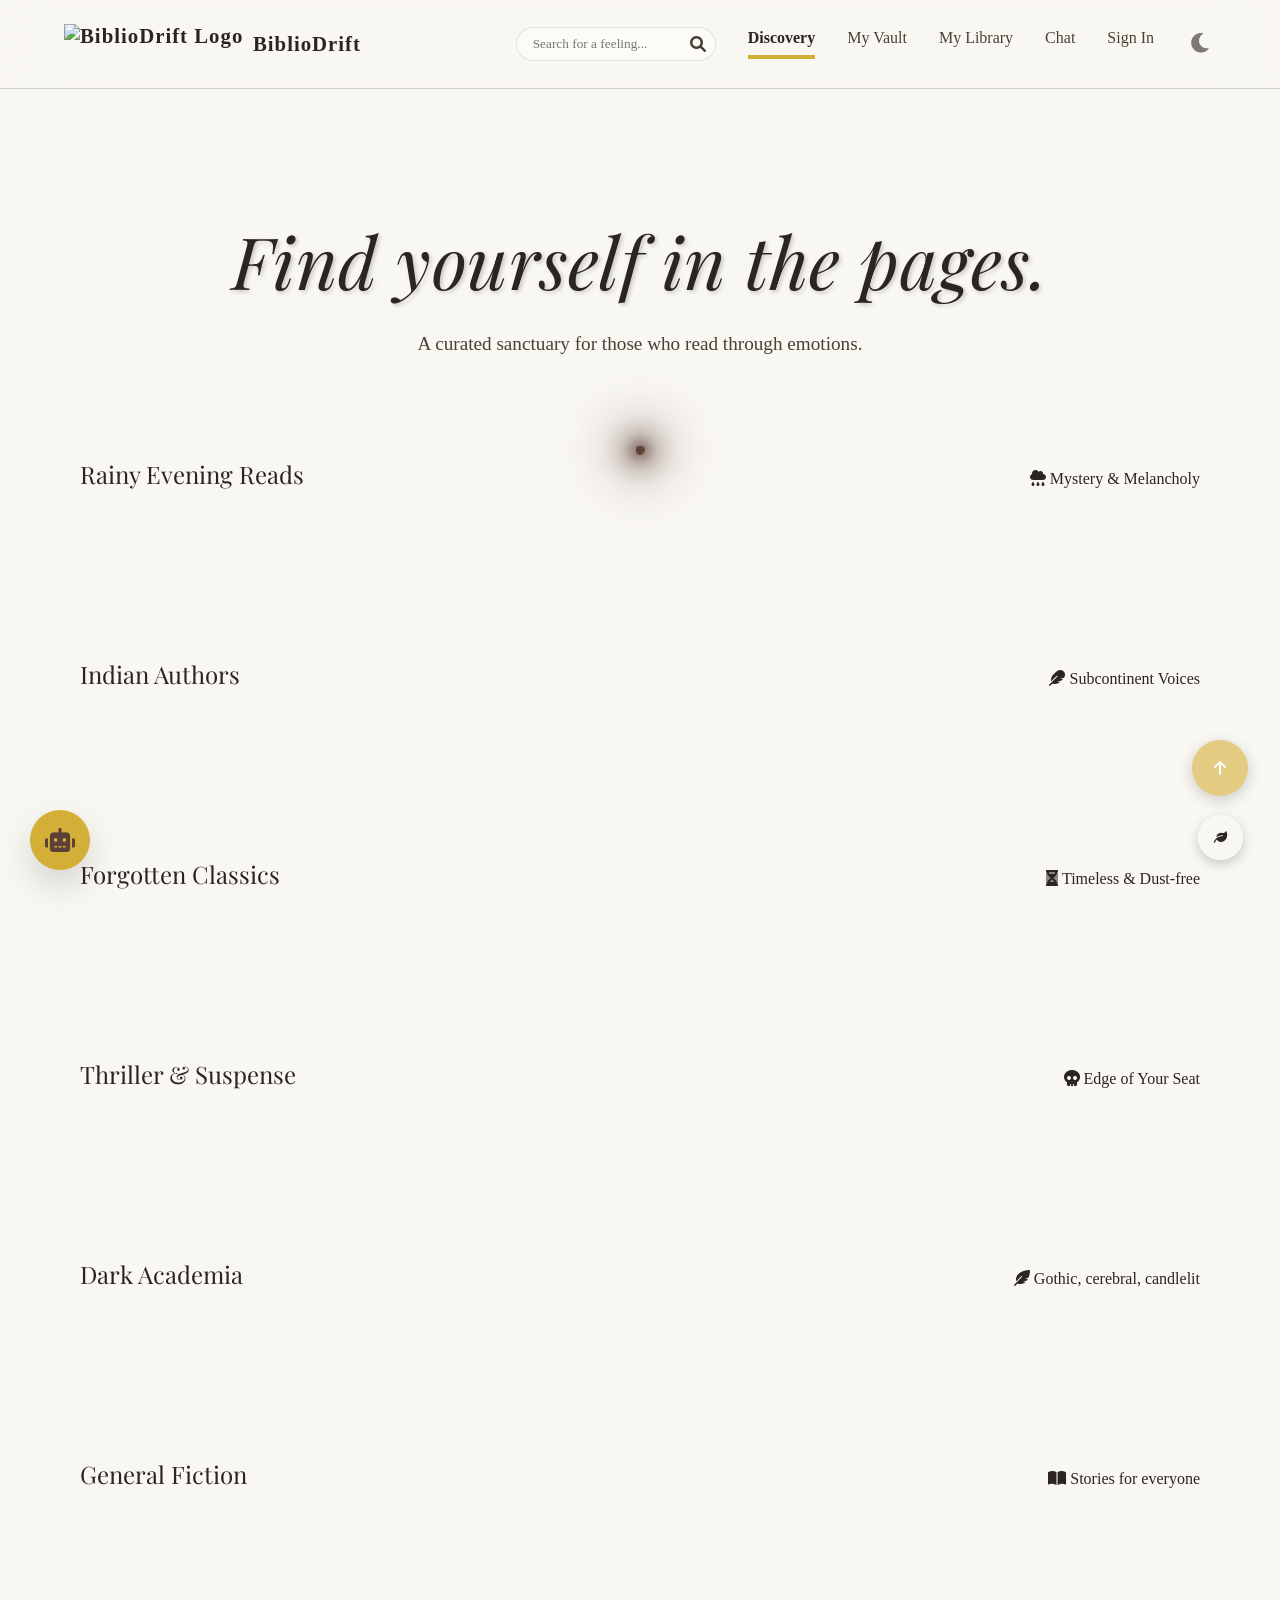
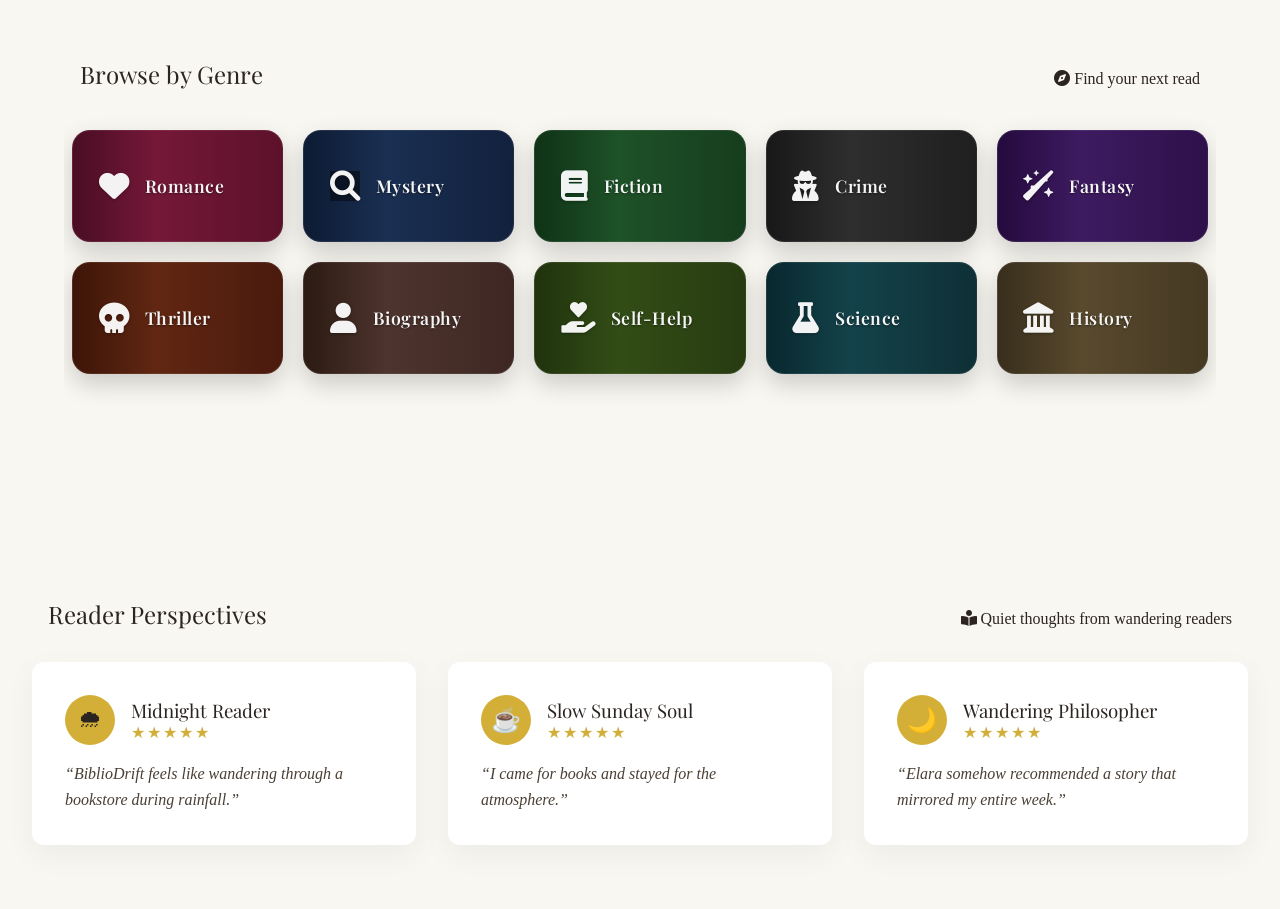
==== commit 7f7113e7: "Restore existing codebase to preserve ambient themes and chatbot" ====
--- a/frontend/pages/index.html
+++ b/frontend/pages/index.html
@@ -10,45 +10,45 @@
         document.documentElement.setAttribute('data-theme', 'night');
       }
     })();
-document.addEventListener('DOMContentLoaded', function () {
-    const btn = document.getElementById('themeToggle');
-    if (!btn) {
+    document.addEventListener('DOMContentLoaded', function () {
+      const btn = document.getElementById('themeToggle');
+      if (!btn) {
         console.error('themeToggle button not found');
         return;
-    }
-
-    const icon = btn.querySelector('i');
-    const STORAGE_KEY = 'bibliodrift_theme';
-
-    function applyTheme(theme) {
+      }
+
+      const icon = btn.querySelector('i');
+      const STORAGE_KEY = 'bibliodrift_theme';
+
+      function applyTheme(theme) {
         if (theme === 'night') {
-            document.documentElement.setAttribute('data-theme', 'night');
-            if (icon) icon.className = 'fa-solid fa-sun';
+          document.documentElement.setAttribute('data-theme', 'night');
+          if (icon) icon.className = 'fa-solid fa-sun';
         } else {
-            document.documentElement.removeAttribute('data-theme');
-            if (icon) icon.className = 'fa-solid fa-moon';
+          document.documentElement.removeAttribute('data-theme');
+          if (icon) icon.className = 'fa-solid fa-moon';
         }
 
         localStorage.setItem(STORAGE_KEY, theme);
         if (typeof restoreTheme === 'function') restoreTheme();
         console.log('Theme applied:', theme);
-    }
-
-    // Load saved theme
-    const savedTheme = localStorage.getItem(STORAGE_KEY) || 'light';
-    applyTheme(savedTheme);
-
-    // Toggle on click
-    btn.addEventListener('click', function () {
+      }
+
+      // Load saved theme
+      const savedTheme = localStorage.getItem(STORAGE_KEY) || 'light';
+      applyTheme(savedTheme);
+
+      // Toggle on click
+      btn.addEventListener('click', function () {
         const current =
-            document.documentElement.getAttribute('data-theme') === 'night'
-                ? 'night'
-                : 'light';
+          document.documentElement.getAttribute('data-theme') === 'night'
+            ? 'night'
+            : 'light';
 
         const next = current === 'night' ? 'light' : 'night';
         applyTheme(next);
+      });
     });
-});
   </script>
   <script src="https://unpkg.com/dexie/dist/dexie.js"></script>
   <script src="../js/db.js"></script>
@@ -56,8 +56,17 @@
   <!-- <script src="../js/app.js"></script> -->
   <script src="../js/library-3d.js"></script>
   <meta name="viewport" content="width=device-width, initial-scale=1.0" />
-  <!-- Added SEO meta description to improve search engine discoverability and click-through rates -->
-  <meta name="description" content="BiblioDrift — Discover books by mood, track your reading journey, and get AI-powered recommendations." />
+  <!-- SEO & Open Graph meta tags -->
+  <meta name="description"
+    content="BiblioDrift — Your mood-based book discovery app. Find your next read by how you feel, track your journey, and get AI-powered recommendations." />
+  <meta property="og:type" content="website" />
+  <meta property="og:url" content="https://bibliodrift-dm.netlify.app/" />
+  <meta property="og:title" content="BiblioDrift | Find yourself in the pages" />
+  <meta property="og:description"
+    content="BiblioDrift — Your mood-based book discovery app. Find your next read by how you feel, track your journey, and get AI-powered recommendations." />
+  <meta property="og:image" content="https://bibliodrift-dm.netlify.app/assets/images/og-banner.png" />
+  <meta property="og:image:width" content="1200" />
+  <meta property="og:image:height" content="630" />
   <title>BiblioDrift | Find yourself in the pages</title>
   <link rel="stylesheet" href="../css/style.css" />
   <link rel="stylesheet" href="../css/keyboard-shortcuts.css" />
@@ -102,20 +111,20 @@
           <span class="tooltip-text"><i class="fa-solid fa-wand-magic-sparkles"></i> Explore books</span>
         </div>
         <div class="tooltip">
-          <a href="vault.html" >My Vault</a>
+          <a href="vault.html">My Vault</a>
           <span class="tooltip-text"><i class="fa-solid fa-vault"></i> My Vault</span>
         </div>
         <div class="tooltip">
-          <a href="library.html" >My Library</a>
+          <a href="library.html">My Library</a>
           <span class="tooltip-text"><i class="fa-solid fa-book"></i> My Library</span>
         </div>
         <div class="tooltip">
-          <a href="chat.html" >Chat</a>
+          <a href="chat.html">Chat</a>
           <span class="tooltip-text"><i class="fa-solid fa-comments"></i> Chat</span>
         </div>
         <!-- DYNAMIC AUTH LINK -->
         <div class="tooltip">
-          <a href="auth.html" id="navAuthLink" >Sign In</a>
+          <a href="auth.html" id="navAuthLink">Sign In</a>
           <span class="tooltip-text" id="navAuthTooltip"><i class="fa-solid fa-key"></i> Access account</span>
         </div>
       </nav>
@@ -173,6 +182,20 @@
       </div>
       <div class="curated-row" id="row-classics"></div>
     </section>
+
+    <section class="curated-section">
+      <div class="section-header">
+        <h2>Thriller & Suspense</h2>
+        <span><i class="fa-solid fa-skull"></i> Edge of Your Seat</span>
+      </div>
+    <div class="curated-row" id="row-thriller"></div>
+    </section>
+
+      
+    
+     
+      
+    
 
     <section class="curated-section">
       <div class="section-header">
@@ -254,16 +277,76 @@
               <button id="modal-preview-btn" class="btn-preview"><i class="fa-solid fa-book-open"></i> Preview</button>
               <button id="modal-share-btn" class="btn-secondary modal-share-btn"><i class="fa-solid fa-share-nodes"></i>
                 Share</button>
-              <button id="modal-mood-btn" class="btn-secondary"><i class="fa-solid fa-wand-magic-sparkles"></i> Explore Mood</button>
+              <button id="modal-mood-btn" class="btn-secondary"><i class="fa-solid fa-wand-magic-sparkles"></i> Explore
+                Mood</button>
             </div>
           </div>
         </div>
       </div>
     </dialog>
   </main>
-
-
-<!--The footer is being called usingt footer.js.-->
+<section class="reader-perspectives">
+
+  <div class="section-header">
+    <h2>Reader Perspectives</h2>
+    <span>
+      <i class="fa-solid fa-book-open-reader"></i>
+      Quiet thoughts from wandering readers
+    </span>
+  </div>
+
+  <div class="perspective-grid">
+
+    <div class="perspective-card">
+      <div class="perspective-user">
+        <div class="avatar-circle">🌧</div>
+
+        <div>
+          <h3>Midnight Reader</h3>
+          <p class="stars">★★★★★</p>
+        </div>
+      </div>
+
+      <p class="perspective-text">
+        “BiblioDrift feels like wandering through a bookstore during rainfall.”
+      </p>
+    </div>
+
+    <div class="perspective-card">
+      <div class="perspective-user">
+        <div class="avatar-circle">☕</div>
+
+        <div>
+          <h3>Slow Sunday Soul</h3>
+          <p class="stars">★★★★★</p>
+        </div>
+      </div>
+
+      <p class="perspective-text">
+        “I came for books and stayed for the atmosphere.”
+      </p>
+    </div>
+
+    <div class="perspective-card">
+      <div class="perspective-user">
+        <div class="avatar-circle">🌙</div>
+
+        <div>
+          <h3>Wandering Philosopher</h3>
+          <p class="stars">★★★★★</p>
+        </div>
+      </div>
+
+      <p class="perspective-text">
+        “Elara somehow recommended a story that mirrored my entire week.”
+      </p>
+    </div>
+
+  </div>
+
+</section>
+
+  <!--The footer is being called usingt footer.js.-->
   <script src="../js/config.js"></script>
   <script src="../js/security.js"></script>
   <script src="../js/app.js"></script>
@@ -276,7 +359,8 @@
 
 
   <!-- Back to Top Button -->
-  <button id="backToTop" class="btn-icon back-to-top" title="Back to Top" onclick="window.scrollTo({top: 0, behavior: 'smooth'});">
+  <button id="backToTop" class="btn-icon back-to-top" title="Back to Top"
+    onclick="window.scrollTo({top: 0, behavior: 'smooth'});">
     <i class="fa-solid fa-arrow-up"></i>
   </button>
 
@@ -285,8 +369,10 @@
     <button id="ambientToggle" title="Ambient Sanctuary" aria-expanded="false" aria-controls="ambientPanel">
       <i class="fa-solid fa-leaf"></i>
     </button>
+    
     <div id="ambientPanel" class="ambient-panel">
       <h3 style="color: var(--text-main) !important;">Ambient Sanctuary</h3>
+      
       <div class="ambient-option">
         <span style="color: var(--text-main) !important;"><i class="fa-solid fa-cloud-rain"></i> Rainy Evening</span>
         <label class="switch">
@@ -294,6 +380,7 @@
           <span class="slider"></span>
         </label>
       </div>
+      
       <div class="ambient-option">
         <span style="color: var(--text-main) !important;"><i class="fa-solid fa-fire"></i> Cozy Fireplace</span>
         <label class="switch">
@@ -301,6 +388,47 @@
           <span class="slider"></span>
         </label>
       </div>
+
+      <div class="ambient-option">
+        <span style="color: var(--text-main) !important;"><i class="fa-solid fa-rocket"></i> Space Drift</span>
+        <label class="switch">
+          <input type="checkbox" id="spaceToggle">
+          <span class="slider"></span>
+        </label>
+      </div>
+
+      <div class="ambient-option">
+        <span style="color: var(--text-main) !important;"><i class="fa-solid fa-train"></i> Night Train</span>
+        <label class="switch">
+          <input type="checkbox" id="trainToggle">
+          <span class="slider"></span>
+        </label>
+      </div>
+
+      <div class="ambient-option">
+        <span style="color: var(--text-main) !important;"><i class="fa-solid fa-tree"></i> Forest Cabin</span>
+        <label class="switch">
+          <input type="checkbox" id="forestToggle">
+          <span class="slider"></span>
+        </label>
+      </div>
+
+      <div class="ambient-option">
+        <span style="color: var(--text-main) !important;"><i class="fa-solid fa-wand-sparkles"></i> Magic Realm</span>
+        <label class="switch">
+          <input type="checkbox" id="magicToggle">
+          <span class="slider"></span>
+        </label>
+      </div>
+
+      <div class="ambient-option">
+        <span style="color: var(--text-main) !important;"><i class="fa-solid fa-torii-gate"></i> Wisteria Night</span>
+        <label class="switch">
+          <input type="checkbox" id="animeToggle">
+          <span class="slider"></span>
+        </label>
+      </div>
+
       <div class="ambient-option">
         <span style="color: var(--text-main) !important;"><i class="fa-solid fa-water"></i> Calm Ocean Waves</span>
         <label class="switch">
@@ -316,7 +444,8 @@
         </label>
       </div>
       <div class="volume-control">
-        <label for="ambientVolume" style="color: var(--text-main) !important;"><i class="fa-solid fa-volume-high"></i> Volume</label>
+        <label for="ambientVolume" style="color: var(--text-main) !important;"><i class="fa-solid fa-volume-high"></i>
+          Volume</label>
         <div class="range-wrap">
           <div class="range-track" aria-hidden="true"></div>
           <div class="range-fill" aria-hidden="true"></div>
@@ -325,5 +454,39 @@
       </div>
     </div>
   </div>
+
+  <script src="../js/ambient.js"></script>
+  <script src="../js/security.js"></script>
+  <script src="../js/pwa.js"></script>
+  <!-- AI Chatbot Widget -->
+  <div id="ai-chatbot-widget" class="chatbot-widget">
+    <button id="chatbot-toggle-btn" class="chatbot-toggle-btn" title="Chat with Elara">
+      <i class="fa-solid fa-robot"></i>
+    </button>
+    <div id="chatbot-window" class="chatbot-window hidden">
+      <div class="chatbot-header">
+        <div class="chatbot-bot-info">
+          <div class="chatbot-avatar"><i class="fa-solid fa-wand-magic-sparkles"></i></div>
+          <div class="chatbot-name-status">
+            <h4>Elara</h4>
+            <span class="chatbot-status">The Bookseller</span>
+          </div>
+        </div>
+        <button id="chatbot-close-btn" class="chatbot-close-btn"><i class="fa-solid fa-times"></i></button>
+      </div>
+      <div id="chatbot-messages" class="chatbot-messages">
+        <div class="chat-message bot-message">
+          <p>Hello, wanderer. What kind of story are you looking for today?</p>
+        </div>
+      </div>
+      <div class="chatbot-input-area">
+        <input type="text" id="chatbot-input" placeholder="Describe a mood, setting, or feeling...">
+        <button id="chatbot-send-btn" class="chatbot-send-btn"><i class="fa-solid fa-paper-plane"></i></button>
+      </div>
+    </div>
+  </div>
+  <script src="../js/chatbot.js"></script>
+
 </body>
+
 </html>
--- a/frontend/css/style.css
+++ b/frontend/css/style.css
@@ -3,7 +3,8 @@
     --bg-color: #f9f7f2;
     --header-bg: rgba(249, 247, 242, 0.8);
     --text-main: #2c2420;
-    --text-muted: #6b5e55;
+    --text-muted: #4a3f35;
+    /* Darker for better contrast */
     --accent-gold: #d4af37;
     --wood-dark: #5d4037;
     --wood-light: #8d6e63;
@@ -36,6 +37,10 @@
     --book-height: 240px;
 
     --book-thick: 40px;
+
+    /* New Brand/UI Variables */
+    --border-radius-soft: 12px;
+    --shadow-hover: 0 15px 35px rgba(0, 0, 0, 0.15);
 }
 
 /* Fix: WCAG AA Contrast Floor - Issue #534 */
@@ -53,7 +58,8 @@
     --bg-color: #1e1a18;
     --header-bg: rgba(30, 26, 24, 0.85);
     --text-main: #e0d5cb;
-    --text-muted: #a89a8e;
+    --text-muted: #d5c7bc;
+    /* Lighter for better contrast on dark */
     --accent-gold: #fccb4e;
     --wood-dark: #3e2723;
     --wood-light: #5d4037;
@@ -65,6 +71,8 @@
     --input-border: rgba(255, 255, 255, 0.1);
     --book-bg: #2c2420;
     --paper-color: #e0d5cb;
+    /* Overrides */
+    --shadow-hover: 0 15px 45px rgba(0, 0, 0, 0.5);
     --nav-active-color: #fff2df;
     --nav-active-ring: rgba(255, 242, 223, 0.22);
     --surface-panel: rgba(19, 16, 14, 0.74);
@@ -135,6 +143,8 @@
 
 [data-theme="night"] header {
     background: rgba(30, 26, 24, 0.85) !important;
+    backdrop-filter: blur(25px);
+    border-bottom: 1px solid rgba(255, 255, 255, 0.15);
 }
 
 [data-theme="night"] .search-input,
@@ -175,7 +185,7 @@
 
 /* --- Layout --- */
 header {
-    padding: 2rem 4rem;
+    padding: 1.5rem 4rem;
     display: flex;
     justify-content: space-between;
     align-items: center;
@@ -183,8 +193,11 @@
     top: 0;
     z-index: 100;
     background: var(--header-bg);
-    backdrop-filter: blur(10px);
-    transition: background-color 0.4s ease, color 0.4s ease, backdrop-filter 0.4s ease;
+    backdrop-filter: blur(25px);
+    -webkit-backdrop-filter: blur(25px);
+    border-bottom: 1px solid rgba(0, 0, 0, 0.15);
+    /* Subtly deeper bottom border */
+    transition: background-color 0.4s ease, color 0.4s ease, backdrop-filter 0.4s ease, border-color 0.4s ease;
 }
 
 .header-controls {
@@ -246,50 +259,32 @@
 
 .nav-links {
     display: flex;
-    align-items: center;
-    gap: 2rem;
+    flex-wrap: wrap;
+    gap: 1rem 2rem;
+    align-items: center;
 }
 
 .nav-links a {
     text-decoration: none;
     color: var(--text-muted);
-    position: relative;
-    display: inline-flex;
-    align-items: center;
-    justify-content: center;
-    min-height: 30px;
-    padding-bottom: 10px;
-    transition: color 0.25s ease;
+    transition: color 0.3s ease, border-color 0.3s ease, font-weight 0.3s ease;
+    display: inline-block;
+    border-bottom: 4px solid transparent;
+    padding-bottom: 8px;
 }
 
 .nav-links a:hover,
 .nav-links a.active {
-    color: var(--nav-active-color);
-}
-
-.nav-links a::after {
-    content: "";
-    position: absolute;
-    left: 50%;
-    bottom: 0;
-    width: 5px;
-    height: 5px;
-    border-radius: 50%;
-    background: var(--nav-active-color);
-    box-shadow: 0 0 0 3px var(--nav-active-ring);
-    opacity: 0;
-    transform: translateX(-50%) scale(0.35);
-    transition: opacity 0.22s ease, transform 0.22s ease;
-}
-
-.nav-links a:hover::after {
-    opacity: 0.45;
-    transform: translateX(-50%) scale(0.75);
-}
-
-.nav-links a.active::after {
-    opacity: 1;
-    transform: translateX(-50%) scale(1);
+    color: var(--text-main);
+    font-weight: 800;
+    border-bottom-color: var(--accent-gold);
+}
+
+/* Hide active underline if another link is hovered */
+.nav-links:hover a.active:not(:hover) {
+    border-bottom-color: transparent;
+    color: var(--text-muted);
+    font-weight: normal;
 }
 
 /* === ANIMATED HOVER TOOLTIPS FOR NAVIGATION (NEW) === */
@@ -308,6 +303,23 @@
 
 .tooltip:hover .tooltip-text {
     display: none;
+}
+
+/* Prevent tooltip from going off right edge for the last element */
+.nav-links .tooltip:last-child .tooltip-text {
+    left: auto;
+    right: 0;
+    transform: translateX(0%) scale(0.95) translateY(6px);
+}
+
+.nav-links .tooltip:last-child:hover .tooltip-text {
+    transform: translateX(0%) scale(1) translateY(0);
+}
+
+.nav-links .tooltip:last-child .tooltip-text::after {
+    left: auto;
+    right: 15px;
+    transform: rotate(45deg);
 }
 
 .tooltip-text i {
@@ -465,8 +477,9 @@
     height: 100%;
     backface-visibility: hidden;
     /* Hide back when front is clear */
-    border-radius: 4px 8px 8px 4px;
-    box-shadow: 5px 5px 15px rgba(0, 0, 0, 0.15);
+    border-radius: var(--border-radius-soft);
+    box-shadow: var(--shadow-soft);
+    transition: box-shadow 0.3s ease, transform 0.3s ease;
 }
 
 .book__face--front {
@@ -546,6 +559,11 @@
 /* Hover Effect: Pull out */
 .book-scene:hover .book:not(.flipped) {
     transform: translateZ(30px) translateY(-10px) rotateY(-10deg);
+    filter: drop-shadow(var(--shadow-hover));
+}
+
+.book-scene:hover .book__face {
+    box-shadow: var(--shadow-hover);
 }
 
 /* Glassmorphism Overlay (Quick view) */
@@ -586,10 +604,10 @@
 
 /* Read details Button */
 .read-details-btn {
-    background-color: #3e2723; 
+    background-color: #3e2723;
     color: #fffdf9;
     border: 1px solid var(--accent-gold);
-    padding: 6px 16px; 
+    padding: 6px 16px;
     border-radius: 6px;
     font-family: 'Playfair Display', 'Georgia', serif;
     font-size: 0.82rem;
@@ -597,12 +615,12 @@
     display: flex;
     align-items: center;
     justify-content: center;
-    gap: 6px; 
+    gap: 6px;
     margin: 8px auto 14px auto;
-    width: 96%; 
+    width: 96%;
     box-shadow: 0 3px 6px rgba(0, 0, 0, 0.15);
     transition: background-color 0.2s ease-in-out;
-    white-space: nowrap; 
+    white-space: nowrap;
 }
 
 .read-details-btn:hover {
@@ -1178,7 +1196,7 @@
     padding: 1.2rem 1.5rem;
     border-radius: 12px;
     margin-top: 1.5rem;
-    box-shadow: 0 2px 8px rgba(0,0,0,0.03);
+    box-shadow: 0 2px 8px rgba(0, 0, 0, 0.03);
 }
 
 #modal-ai-note {
@@ -1262,29 +1280,119 @@
 .modal-actions {
     margin-top: auto;
     display: flex;
-    gap: 1rem;
+    gap: 0.75rem;
+    align-items: center;
+    justify-content: flex-end;
+    flex-wrap: wrap;
 }
 
 .btn-primary {
     background: var(--text-main);
     color: var(--bg-color);
     border: none;
-    padding: 1rem 2rem;
-    border-radius: 30px;
+    padding: 0.8rem 1.25rem;
+    min-height: 44px;
+    min-width: 140px;
+    border-radius: 12px;
     font-family: "Georgia", serif;
-    font-size: 1.1rem;
+    font-size: 1.05rem;
     cursor: pointer;
-    transition: all 0.3s;
-    display: flex;
-    align-items: center;
-    gap: 0.8rem;
+    transition: all 0.18s ease;
+    display: flex;
+    align-items: center;
+    gap: 0.6rem;
 }
 
 .btn-primary:hover {
     background: var(--accent-gold);
     color: #fff;
     transform: translateY(-2px);
-    box-shadow: 0 5px 15px rgba(0, 0, 0, 0.1);
+    box-shadow: 0 6px 20px rgba(0, 0, 0, 0.12);
+}
+
+/* Preview & Secondary buttons aligned with primary style */
+.btn-preview,
+.btn-secondary {
+    min-height: 44px;
+    min-width: 120px;
+    padding: 0.7rem 1rem;
+    border-radius: 12px;
+    display: inline-flex;
+    align-items: center;
+    gap: 0.6rem;
+    font-family: inherit;
+    font-size: 0.98rem;
+}
+
+.btn-preview {
+    background: transparent;
+    color: var(--text-main);
+    border: 2px solid var(--glass-border);
+}
+
+.btn-preview:hover {
+    background: rgba(212,175,55,0.08);
+    border-color: var(--accent-gold);
+}
+
+.btn-secondary {
+    background: transparent;
+    border: 1px solid var(--glass-border);
+    color: var(--text-main);
+}
+
+.btn-secondary:hover {
+    background: rgba(0,0,0,0.04);
+    transform: translateY(-1px);
+}
+
+/* Accessible focus outlines */
+.btn-primary:focus-visible,
+.btn-preview:focus-visible,
+.btn-secondary:focus-visible {
+    outline: 3px solid rgba(212,175,55,0.18);
+    outline-offset: 3px;
+}
+
+/* Make Add to Library button visually match the Preview button */
+#modal-add-btn {
+    min-height: 44px;
+    min-width: 140px;
+    padding: 0.8rem 1.25rem;
+    border-radius: 12px;
+    display: inline-flex;
+    align-items: center;
+    gap: 0.6rem;
+    background: transparent;
+    border: 2px solid var(--glass-border);
+    color: var(--text-main);
+    font-family: inherit;
+    font-size: 1rem;
+    cursor: pointer;
+    transition: all 0.18s ease;
+}
+
+#modal-add-btn:hover {
+    background: rgba(212,175,55,0.06);
+    border-color: var(--accent-gold);
+    transform: translateY(-1px);
+}
+
+/* When the book is already in the library show a filled accent state */
+#modal-add-btn.library-remove-btn {
+    background: linear-gradient(135deg, var(--accent-gold), #e6c44a);
+    color: var(--wood-dark);
+    border-color: var(--accent-gold);
+    box-shadow: 0 8px 28px rgba(212,175,55,0.18);
+}
+
+#modal-add-btn.library-remove-btn:hover {
+    transform: translateY(-2px);
+}
+
+#modal-add-btn:focus-visible {
+    outline: 3px solid rgba(212,175,55,0.18);
+    outline-offset: 3px;
 }
 
 /* Responsive Modal */
@@ -1937,8 +2045,8 @@
 
 /* ===== GENRE SECTION STYLES ===== */
 .genre-grid {
-display: grid;
-   
+    display: grid;
+
     grid-template-columns: repeat(auto-fill, minmax(180px, 1fr));
     gap: 1.25rem;
     padding: 2rem 0.5rem
@@ -2118,19 +2226,45 @@
 }
 
 .close-genre-modal {
-    background: none;
-    border: none;
+    width: 44px;
+    height: 44px;
+    background: transparent;
+    border: 1px solid transparent;
     font-size: 1.5rem;
-    color: var(--text-main);
+    color: var(--text-muted, rgba(0, 0, 0, 0.6));
     cursor: pointer;
-    padding: 0.5rem;
+    padding: 0;
+    line-height: 1;
     border-radius: 50%;
-    transition: all 0.2s ease;
+    flex-shrink: 0;
+    aspect-ratio: 1 / 1;
+    display: flex;
+    align-items: center;
+    justify-content: center;
+    transition: all 0.25s cubic-bezier(0.25, 0.46, 0.45, 0.94);
 }
 
 .close-genre-modal:hover {
-    background: rgba(0, 0, 0, 0.1);
-    transform: rotate(90deg);
+    background-color: rgba(220, 53, 69, 0.08);
+    color: #c9302c;
+    transform: scale(1.04);
+}
+
+.close-genre-modal:active {
+    transform: scale(0.96);
+}
+
+[data-theme="night"] .close-genre-modal {
+    background-color: transparent;
+    border: 1px solid transparent;
+    color: rgba(255, 255, 255, 0.7);
+}
+
+[data-theme="night"] .close-genre-modal:hover {
+    background-color: rgba(255, 99, 104, 0.12);
+    border-color: rgba(255, 99, 104, 0.25);
+    color: #ffb3b3;
+    transform: scale(1.04);
 }
 
 .genre-modal-body {
@@ -2597,17 +2731,17 @@
 
 .tooltip-title {
     font-family: 'Playfair Display', serif;
-    font-size: 1.1rem;
-    font-weight: 600;
+    font-size: 1.25rem;
+    font-weight: 700;
     color: var(--text-main);
     margin-bottom: 0.25rem;
     line-height: 1.3;
 }
 
 .tooltip-author {
-    font-size: 0.9rem;
+    font-size: 1rem;
     color: var(--text-muted);
-    font-style: italic;
+    font-weight: 500;
     margin-bottom: 0.5rem;
 }
 
@@ -2700,28 +2834,48 @@
 
 .modal-close-btn {
     position: absolute;
-    top: 10px;
-    right: 10px;
+    top: 15px;
+    right: 15px;
     width: 36px;
     height: 36px;
-    font-size: 1rem;
     border-radius: 50%;
-    background: var(--glass-bg);
-    border: 1px solid var(--glass-border);
+    flex-shrink: 0;
+    aspect-ratio: 1 / 1;
+    display: flex;
+    align-items: center;
+    justify-content: center;
+    padding: 0;
+    font-size: 1.25rem;
+    line-height: 1;
     cursor: pointer;
-    display: flex;
-    align-items: center;
-    justify-content: center;
-    font-size: 1.5rem;
-    color: var(--text-muted);
-    transition: all 0.3s ease;
-    z-index: 10;
+    z-index: 100;
+    transition: all 0.25s cubic-bezier(0.25, 0.46, 0.45, 0.94);
+    background-color: transparent;
+    border: 1px solid transparent; 
+    color: var(--text-muted, rgba(0, 0, 0, 0.6));
 }
 
 .modal-close-btn:hover {
-    background: var(--accent-gold);
-    color: white;
-    transform: rotate(90deg);
+    background-color: rgba(220, 53, 69, 0.08);
+    color: #c9302c;
+    transform: scale(1.04);
+}
+
+.modal-close-btn:active {
+    transform: scale(0.96);
+}
+
+[data-theme="night"] .modal-close-btn {
+    background-color: transparent;
+    border: 1px solid transparent;
+    color: rgba(255, 255, 255, 0.7);
+}
+
+[data-theme="night"] .modal-close-btn:hover {
+    background-color: rgba(255, 99, 104, 0.12);
+    border-color: rgba(255, 99, 104, 0.25);
+    color: #ffb3b3;
+    transform: scale(1.04);
 }
 
 .book-detail-grid {
@@ -3048,97 +3202,111 @@
     }
 
     .spine-author {
-    .ai-insight-box,
-    .purchase-links-box,
-    .price-tracker-section,
-    .reading-progress-tracker,
-    .book-reviews-section,
-    .shelf-selection-row {
-        background: var(--surface-soft);
-        border: 1px solid var(--glass-border);
-        border-radius: 20px;
-        padding: 1rem 1.1rem;
-        box-shadow: 0 10px 24px rgba(0, 0, 0, 0.05);
-    }
-    .ai-insight-box {
-        position: relative;
-        overflow: hidden;
-        margin-top: 0.25rem;
-    }
-    .ai-insight-box::before {
-        content: "";
-        position: absolute;
-        inset: 0;
-        border-radius: inherit;
-        background: linear-gradient(135deg, rgba(212, 175, 55, 0.08), transparent 45%);
-        pointer-events: none;
-    }
-    .ai-header,
-    .purchase-header,
-    .price-tracker-header,
-    .progress-tracker-header {
-        display: inline-flex;
-        align-items: center;
-        gap: 0.6rem;
-        margin-bottom: 0.85rem;
-        padding: 0.35rem 0.8rem;
-        border-radius: 999px;
-        background: rgba(212, 175, 55, 0.12);
-        color: var(--accent-gold);
-        font-size: 0.85rem;
-        font-weight: 700;
-        letter-spacing: 0.03em;
-    }
-    .purchase-links-container {
-        display: flex;
-        flex-wrap: wrap;
-        gap: 0.5rem;
-    }
-    .purchase-links-container a,
-    .purchase-link-btn {
-        border-radius: 999px !important;
-        transition: transform 0.2s ease, box-shadow 0.2s ease, opacity 0.2s ease;
-    }
-    .purchase-links-container a:hover,
-    .purchase-link-btn:hover {
-        transform: translateY(-2px);
-        box-shadow: 0 8px 18px rgba(0, 0, 0, 0.12);
-    }
-    .price-tracker-section {
-        padding-top: 1rem;
-    }
-    .price-tracker-section input[type="number"] {
-        width: 100%;
-        padding: 0.75rem 0.95rem 0.75rem 2rem;
-        border-radius: 14px;
-        border: 1px solid var(--control-border);
-        background: var(--control-hover);
-        color: var(--text-main);
-        transition: border-color 0.2s ease, box-shadow 0.2s ease, background-color 0.2s ease;
-    }
-    .price-tracker-section input[type="number"]:focus {
-        outline: none;
-        border-color: var(--accent-gold);
-        box-shadow: 0 0 0 4px var(--control-focus-ring);
-    }
-    .price-tracker-section button,
-    .progress-save-btn,
-    .progress-mode-btn {
-        border-radius: 999px;
-    }
-    .shelf-selection-row {
-        gap: 0.65rem;
-        align-items: stretch;
-        position: relative;
-    }
-    .library-select-label {
-        font-family: "Georgia", serif;
-        font-size: 0.9rem;
-        color: var(--text-muted);
-        font-weight: 700;
-        text-transform: uppercase;
-        letter-spacing: 0.04em;
-    }
+
+        .ai-insight-box,
+        .purchase-links-box,
+        .price-tracker-section,
+        .reading-progress-tracker,
+        .book-reviews-section,
+        .shelf-selection-row {
+            background: var(--surface-soft);
+            border: 1px solid var(--glass-border);
+            border-radius: 20px;
+            padding: 1rem 1.1rem;
+            box-shadow: 0 10px 24px rgba(0, 0, 0, 0.05);
+        }
+
+        .ai-insight-box {
+            position: relative;
+            overflow: hidden;
+            margin-top: 0.25rem;
+        }
+
+        .ai-insight-box::before {
+            content: "";
+            position: absolute;
+            inset: 0;
+            border-radius: inherit;
+            background: linear-gradient(135deg, rgba(212, 175, 55, 0.08), transparent 45%);
+            pointer-events: none;
+        }
+
+        .ai-header,
+        .purchase-header,
+        .price-tracker-header,
+        .progress-tracker-header {
+            display: inline-flex;
+            align-items: center;
+            gap: 0.6rem;
+            margin-bottom: 0.85rem;
+            padding: 0.35rem 0.8rem;
+            border-radius: 999px;
+            background: rgba(212, 175, 55, 0.12);
+            color: var(--accent-gold);
+            font-size: 0.85rem;
+            font-weight: 700;
+            letter-spacing: 0.03em;
+        }
+
+        .purchase-links-container {
+            display: flex;
+            flex-wrap: wrap;
+            gap: 0.5rem;
+        }
+
+        .purchase-links-container a,
+        .purchase-link-btn {
+            border-radius: 999px !important;
+            transition: transform 0.2s ease, box-shadow 0.2s ease, opacity 0.2s ease;
+        }
+
+        .purchase-links-container a:hover,
+        .purchase-link-btn:hover {
+            transform: translateY(-2px);
+            box-shadow: 0 8px 18px rgba(0, 0, 0, 0.12);
+        }
+
+        .price-tracker-section {
+            padding-top: 1rem;
+        }
+
+        .price-tracker-section input[type="number"] {
+            width: 100%;
+            padding: 0.75rem 0.95rem 0.75rem 2rem;
+            border-radius: 14px;
+            border: 1px solid var(--control-border);
+            background: var(--control-hover);
+            color: var(--text-main);
+            transition: border-color 0.2s ease, box-shadow 0.2s ease, background-color 0.2s ease;
+        }
+
+        .price-tracker-section input[type="number"]:focus {
+            outline: none;
+            border-color: var(--accent-gold);
+            box-shadow: 0 0 0 4px var(--control-focus-ring);
+        }
+
+        .price-tracker-section button,
+        .progress-save-btn,
+        .progress-mode-btn {
+            border-radius: 999px;
+        }
+
+        .shelf-selection-row {
+            gap: 0.65rem;
+            align-items: stretch;
+            position: relative;
+        }
+
+        .library-select-label {
+            font-family: "Georgia", serif;
+            font-size: 0.9rem;
+            color: var(--text-muted);
+            font-weight: 700;
+            text-transform: uppercase;
+            letter-spacing: 0.04em;
+        }
+
         display: none;
     }
 
@@ -3548,16 +3716,26 @@
     height: 12px;
     border-radius: 6px;
     overflow: hidden;
-    background: rgba(0,0,0,0.1);
+    background: rgba(0, 0, 0, 0.1);
     margin-bottom: 1rem;
 }
 
 .progress-segment {
     transition: width 1s ease-out;
 }
-.progress-segment.finished { background: var(--accent-gold); }
-.progress-segment.current { background: var(--wood-light); }
-.progress-segment.want { background: var(--text-muted); opacity: 0.7; }
+
+.progress-segment.finished {
+    background: var(--accent-gold);
+}
+
+.progress-segment.current {
+    background: var(--wood-light);
+}
+
+.progress-segment.want {
+    background: var(--text-muted);
+    opacity: 0.7;
+}
 
 .progress-legend {
     display: flex;
@@ -3566,9 +3744,24 @@
     color: var(--text-muted);
 }
 
-.legend-finished { color: var(--accent-gold); font-size: 0.6rem; margin-right: 4px; }
-.legend-current { color: var(--wood-light); font-size: 0.6rem; margin-right: 4px; }
-.legend-want { color: var(--text-muted); opacity: 0.7; font-size: 0.6rem; margin-right: 4px; }
+.legend-finished {
+    color: var(--accent-gold);
+    font-size: 0.6rem;
+    margin-right: 4px;
+}
+
+.legend-current {
+    color: var(--wood-light);
+    font-size: 0.6rem;
+    margin-right: 4px;
+}
+
+.legend-want {
+    color: var(--text-muted);
+    opacity: 0.7;
+    font-size: 0.6rem;
+    margin-right: 4px;
+}
 
 .profile-content {
     max-width: 1200px;
@@ -3822,30 +4015,7 @@
     pointer-events: auto;
 }
 
-#modal-close-btn {
-    position: absolute;
-    top: 10px;
-    right: 10px;
-    background: rgba(255, 255, 255, 0.1);
-    border: 1px solid rgba(255, 255, 255, 0.2);
-    color: #fff;
-    width: 32px;
-    height: 32px;
-    border-radius: 50%;
-    font-size: 0.9rem;
-    cursor: pointer;
-    z-index: 2005;
-    transition: all 0.3s ease;
-    pointer-events: auto;
-    display: flex;
-    align-items: center;
-    justify-content: center;
-}
-
-#modal-close-btn:hover {
-    background: rgba(255, 255, 255, 0.25);
-    transform: rotate(90deg);
-}
+
 
 .book-expanded-layout {
     display: flex;
@@ -4322,14 +4492,7 @@
         max-height: 300px;
     }
 
-    #modal-close-btn {
-        top: 15px;
-        right: 15px;
-        background: rgba(0, 0, 0, 0.5);
-        /* Contrast on white if scrolled */
-        position: fixed;
-        /* Keep it visible */
-    }
+
 }
 
 /* 404 Page Styles */
@@ -4905,7 +5068,7 @@
     /* Prepare for animated entrance */
     opacity: 0;
     transform: translateY(8px) scale(0.995);
-    transition: opacity 260ms cubic-bezier(.2,.9,.3,1), transform 260ms cubic-bezier(.2,.9,.3,1);
+    transition: opacity 260ms cubic-bezier(.2, .9, .3, 1), transform 260ms cubic-bezier(.2, .9, .3, 1);
     z-index: 10002;
 }
 
@@ -4972,6 +5135,7 @@
 .ambient-panel .volume-control .range-wrap input[type="range"]::-webkit-slider-thumb {
     transform: translateY(2px) !important;
 }
+
 .ambient-panel .volume-control .range-wrap input[type="range"]::-moz-range-thumb {
     transform: translateY(2px) !important;
 }
@@ -4991,7 +5155,7 @@
     left: 0;
     right: 0;
     height: 6px;
-    background: rgba(0,0,0,0.12);
+    background: rgba(0, 0, 0, 0.12);
     border-radius: 999px;
     top: 50%;
     transform: translateY(-50%);
@@ -5008,7 +5172,7 @@
     transform: translateY(-50%);
     z-index: 2;
     width: 50%;
-    transition: width 240ms cubic-bezier(.2,1,.22,1);
+    transition: width 240ms cubic-bezier(.2, 1, .22, 1);
 }
 
 .ambient-panel .volume-control .range-wrap input[type="range"] {
@@ -5020,7 +5184,8 @@
 
 /* Profile-specific nudge: align the track/fill and thumb better on profile layout */
 .profile-page .ambient-panel .volume-control .range-wrap {
-    padding-top: 2px; /* small spacing to shift input area down slightly */
+    padding-top: 2px;
+    /* small spacing to shift input area down slightly */
 }
 
 .profile-page .ambient-panel .volume-control .range-wrap .range-track,
@@ -5072,7 +5237,7 @@
 
 .slider {
     border-radius: 999px;
-    background-color: rgba(68,68,68,0.9);
+    background-color: rgba(68, 68, 68, 0.9);
 }
 
 .slider:before {
@@ -5084,30 +5249,38 @@
 
 /* Smooth transitions for switches */
 .slider {
-    transition: background-color 200ms cubic-bezier(.2,.9,.3,1);
+    transition: background-color 200ms cubic-bezier(.2, .9, .3, 1);
 }
 
 .slider:before {
-    transition: transform 200ms cubic-bezier(.2,.9,.3,1), box-shadow 200ms;
-}
-
-input:checked + .slider {
+    transition: transform 200ms cubic-bezier(.2, .9, .3, 1), box-shadow 200ms;
+}
+
+input:checked+.slider {
     background-color: var(--accent-gold);
 }
 
-input:checked + .slider:before {
+input:checked+.slider:before {
     transform: translateX(18px);
 }
 
 /* Quick pop when a toggle is enabled */
-input:checked + .slider {
-    animation: togglePop 220ms cubic-bezier(.2,.9,.3,1);
+input:checked+.slider {
+    animation: togglePop 220ms cubic-bezier(.2, .9, .3, 1);
 }
 
 @keyframes togglePop {
-    0% { transform: scale(0.96); }
-    60% { transform: scale(1.04); }
-    100% { transform: scale(1); }
+    0% {
+        transform: scale(0.96);
+    }
+
+    60% {
+        transform: scale(1.04);
+    }
+
+    100% {
+        transform: scale(1);
+    }
 }
 
 /* Staggered fade-in for options when panel opens */
@@ -5115,16 +5288,34 @@
 .ambient-panel.active .volume-control {
     opacity: 0;
     transform: translateY(6px);
-    animation: optionFade 360ms cubic-bezier(.2,.9,.3,1) forwards;
-}
-.ambient-panel.active .ambient-option:nth-child(1) { animation-delay: 0.06s; }
-.ambient-panel.active .ambient-option:nth-child(2) { animation-delay: 0.12s; }
-.ambient-panel.active .ambient-option:nth-child(3) { animation-delay: 0.18s; }
-.ambient-panel.active .ambient-option:nth-child(4) { animation-delay: 0.24s; }
-.ambient-panel.active .volume-control { animation-delay: 0.3s; }
+    animation: optionFade 360ms cubic-bezier(.2, .9, .3, 1) forwards;
+}
+
+.ambient-panel.active .ambient-option:nth-child(1) {
+    animation-delay: 0.06s;
+}
+
+.ambient-panel.active .ambient-option:nth-child(2) {
+    animation-delay: 0.12s;
+}
+
+.ambient-panel.active .ambient-option:nth-child(3) {
+    animation-delay: 0.18s;
+}
+
+.ambient-panel.active .ambient-option:nth-child(4) {
+    animation-delay: 0.24s;
+}
+
+.ambient-panel.active .volume-control {
+    animation-delay: 0.3s;
+}
 
 @keyframes optionFade {
-    to { opacity: 1; transform: translateY(0); }
+    to {
+        opacity: 1;
+        transform: translateY(0);
+    }
 }
 
 /* Button press micro-interaction */
@@ -5137,8 +5328,8 @@
 }
 
 /* Accessible focus for switches */
-.switch input:focus-visible + .slider {
-    box-shadow: 0 0 0 4px rgba(212,175,55,0.16);
+.switch input:focus-visible+.slider {
+    box-shadow: 0 0 0 4px rgba(212, 175, 55, 0.16);
 }
 
 /* Volume slider styling */
@@ -5146,10 +5337,10 @@
     -webkit-appearance: none;
     width: 130px;
     height: 6px;
-    background-color: rgba(0,0,0,0.12);
+    background-color: rgba(0, 0, 0, 0.12);
     /* Use a solid gold background-image and size it with --ambient-fill for reliable Chrome rendering */
     background-image: linear-gradient(to right, var(--accent-gold), var(--accent-gold));
-    background-size: calc(var(--ambient-fill,50) * 1%) 100%;
+    background-size: calc(var(--ambient-fill, 50) * 1%) 100%;
     background-repeat: no-repeat;
     border-radius: 999px;
     outline: none;
@@ -5161,39 +5352,39 @@
     height: 18px;
     background: var(--accent-gold);
     border-radius: 50%;
-    box-shadow: 0 2px 6px rgba(0,0,0,0.25);
+    box-shadow: 0 2px 6px rgba(0, 0, 0, 0.25);
     cursor: pointer;
 }
 
 /* Ensure base thumb has a transition so scaling animates smoothly on all pages */
 .ambient-panel input[type="range"]::-webkit-slider-thumb {
-    transition: transform 260ms cubic-bezier(.2,1,.22,1), box-shadow 260ms ease !important;
+    transition: transform 260ms cubic-bezier(.2, 1, .22, 1), box-shadow 260ms ease !important;
     transform-origin: center center;
     transform: scale(1) !important;
 }
 
 /* Animated track fill and thumb pop when volume changes */
 .ambient-panel input[type="range"] {
-    background: linear-gradient(90deg, var(--accent-gold) var(--ambient-fill,50%), rgba(0,0,0,0.12) var(--ambient-fill,50%));
+    background: linear-gradient(90deg, var(--accent-gold) var(--ambient-fill, 50%), rgba(0, 0, 0, 0.12) var(--ambient-fill, 50%));
     background-size: 100% 100%;
     background-repeat: no-repeat;
-    transition: background 360ms cubic-bezier(.2,1,.22,1);
+    transition: background 360ms cubic-bezier(.2, 1, .22, 1);
 }
 
 .ambient-panel input.volume-animate::-webkit-slider-thumb {
     transform: scale(1.12) !important;
-    transition: transform 360ms cubic-bezier(.2,1,.22,1) !important;
+    transition: transform 360ms cubic-bezier(.2, 1, .22, 1) !important;
 }
 
 /* Also ensure the base Firefox thumb transitions */
 .ambient-panel input[type="range"]::-moz-range-thumb {
-    transition: transform 260ms cubic-bezier(.2,1,.22,1), box-shadow 260ms ease;
+    transition: transform 260ms cubic-bezier(.2, 1, .22, 1), box-shadow 260ms ease;
     transform-origin: center center;
 }
 
 .ambient-panel input.volume-animate::-moz-range-thumb {
     transform: scale(1.12);
-    transition: transform 360ms cubic-bezier(.2,1,.22,1);
+    transition: transform 360ms cubic-bezier(.2, 1, .22, 1);
 }
 
 /* Fallback for Firefox: smooth track color via background */
@@ -5221,9 +5412,9 @@
     appearance: none;
     width: 120px;
     height: 6px;
-    background-color: rgba(0,0,0,0.12) !important;
+    background-color: rgba(0, 0, 0, 0.12) !important;
     background-image: linear-gradient(to right, var(--accent-gold), var(--accent-gold)) !important;
-    background-size: calc(var(--ambient-fill,50) * 1%) 100% !important;
+    background-size: calc(var(--ambient-fill, 50) * 1%) 100% !important;
     background-repeat: no-repeat !important;
     border-radius: 999px;
     outline: none;
@@ -5237,13 +5428,14 @@
 .library-page .ambient-panel input[type="range"]::-webkit-slider-thumb {
     -webkit-appearance: none;
     appearance: none;
-    margin-top: -6px; /* center the larger thumb */
+    margin-top: -6px;
+    /* center the larger thumb */
     width: 18px;
     height: 18px;
     background: var(--accent-gold);
     border-radius: 50%;
-    box-shadow: 0 3px 8px rgba(0,0,0,0.25);
-    border: 3px solid rgba(255,255,255,0.8);
+    box-shadow: 0 3px 8px rgba(0, 0, 0, 0.25);
+    border: 3px solid rgba(255, 255, 255, 0.8);
     cursor: pointer;
 }
 
@@ -5257,8 +5449,8 @@
     height: 18px;
     background: var(--accent-gold);
     border-radius: 50%;
-    box-shadow: 0 3px 8px rgba(0,0,0,0.25);
-    border: 3px solid rgba(255,255,255,0.8);
+    box-shadow: 0 3px 8px rgba(0, 0, 0, 0.25);
+    border: 3px solid rgba(255, 255, 255, 0.8);
     cursor: pointer;
 }
 
@@ -5272,10 +5464,12 @@
     min-width: 0 !important;
     height: 6px !important;
 }
+
 .library-page .ambient-panel input[type="range"]::-webkit-slider-thumb {
     width: 18px !important;
     height: 18px !important;
 }
+
 .library-page .ambient-panel input[type="range"]::-moz-range-thumb {
     width: 18px !important;
     height: 18px !important;
@@ -5287,9 +5481,9 @@
     appearance: none;
     width: 120px;
     height: 6px;
-    background-color: rgba(0,0,0,0.12) !important;
+    background-color: rgba(0, 0, 0, 0.12) !important;
     background-image: linear-gradient(to right, var(--accent-gold), var(--accent-gold)) !important;
-    background-size: calc(var(--ambient-fill,50) * 1%) 100% !important;
+    background-size: calc(var(--ambient-fill, 50) * 1%) 100% !important;
     background-repeat: no-repeat !important;
     border-radius: 999px;
     outline: none;
@@ -5310,8 +5504,8 @@
     height: 18px;
     background: var(--accent-gold);
     border-radius: 50%;
-    box-shadow: 0 3px 8px rgba(0,0,0,0.25);
-    border: 3px solid rgba(255,255,255,0.8);
+    box-shadow: 0 3px 8px rgba(0, 0, 0, 0.25);
+    border: 3px solid rgba(255, 255, 255, 0.8);
     cursor: pointer;
 }
 
@@ -5325,8 +5519,8 @@
     height: 18px;
     background: var(--accent-gold);
     border-radius: 50%;
-    box-shadow: 0 3px 8px rgba(0,0,0,0.25);
-    border: 3px solid rgba(255,255,255,0.8);
+    box-shadow: 0 3px 8px rgba(0, 0, 0, 0.25);
+    border: 3px solid rgba(255, 255, 255, 0.8);
     cursor: pointer;
 }
 
@@ -5341,7 +5535,7 @@
     appearance: none !important;
     width: 120px !important;
     height: 6px !important;
-    background: linear-gradient(90deg, var(--accent-gold) 50%, rgba(0,0,0,0.12) 50%) !important;
+    background: linear-gradient(90deg, var(--accent-gold) 50%, rgba(0, 0, 0, 0.12) 50%) !important;
     border-radius: 999px !important;
     outline: none !important;
     min-height: 0 !important;
@@ -5357,8 +5551,8 @@
     height: 18px !important;
     background: var(--accent-gold) !important;
     border-radius: 50% !important;
-    box-shadow: 0 3px 8px rgba(0,0,0,0.25) !important;
-    border: 3px solid rgba(255,255,255,0.8) !important;
+    box-shadow: 0 3px 8px rgba(0, 0, 0, 0.25) !important;
+    border: 3px solid rgba(255, 255, 255, 0.8) !important;
     cursor: pointer !important;
 }
 
@@ -5368,8 +5562,8 @@
     height: 18px !important;
     background: var(--accent-gold) !important;
     border-radius: 50% !important;
-    box-shadow: 0 3px 8px rgba(0,0,0,0.25) !important;
-    border: 3px solid rgba(255,255,255,0.8) !important;
+    box-shadow: 0 3px 8px rgba(0, 0, 0, 0.25) !important;
+    border: 3px solid rgba(255, 255, 255, 0.8) !important;
     cursor: pointer !important;
 }
 
@@ -5417,89 +5611,316 @@
 input:checked+.slider:before {
     transform: translateX(14px);
 }
-html, body {
-  cursor: url("data:image/svg+xml;utf8,<svg xmlns='http://www.w3.org/2000/svg' width='32' height='32' viewBox='0 0 24 24'><path fill='%23cca43b' d='M4.42 20.58a1 1 0 0 0 1.41 0L15.24 11.2l-2.44-2.44L3.42 18.17a1 1 0 0 0 0 1.41zM17.36 9.08l-2.44-2.44 2.12-2.12a2 2 0 0 1 2.83 0l1.77 1.77a2 2 0 0 1 0 2.83z'/><path stroke='%23cca43b' stroke-width='1.5' d='M2 22l4-1'/></svg>") 0 24, auto !important;
-}
+
+.bookseller-note-card {
+    margin-top: 1.5rem;
+    padding: 1.4rem;
+    border-radius: 20px;
+    background: rgba(255, 255, 255, 0.05);
+    border: 1px solid var(--glass-border);
+    backdrop-filter: blur(14px);
+    box-shadow:
+        0 8px 30px rgba(0, 0, 0, 0.12);
+    transition:
+        transform 0.3s ease,
+        box-shadow 0.3s ease;
+}
+
+.bookseller-note-card:hover {
+    transform: translateY(-2px);
+    box-shadow:
+        0 12px 40px rgba(0, 0, 0, 0.18);
+}
+
+.bookseller-note-header {
+    display: flex;
+    justify-content: space-between;
+    align-items: center;
+    gap: 0.8rem;
+    margin-bottom: 1rem;
+    flex-wrap: wrap;
+}
+
+.bookseller-note-label {
+    font-family: 'Playfair Display', serif;
+    color: var(--accent-gold);
+    font-size: 1rem;
+    letter-spacing: 0.3px;
+}
+
+.bookseller-note-text {
+    color: var(--text-secondary);
+    line-height: 1.9;
+    font-size: 0.97rem;
+    font-style: italic;
+}
+
+
+.bookseller-context-hint {
+    margin-top: 1rem;
+    font-size: 0.78rem;
+    opacity: 0.7;
+    letter-spacing: 0.4px;
+    color: var(--text-muted);
+}
+
+.immersive-mood-badge {
+    display: inline-flex;
+    align-items: center;
+    gap: 0.45rem;
+    padding: 0.4rem 0.8rem;
+    border-radius: 999px;
+    background: rgba(212, 175, 55, 0.12);
+    border: 1px solid rgba(212, 175, 55, 0.25);
+    color: var(--accent-gold);
+    font-size: 0.78rem;
+    font-weight: 500;
+}
+
+.fade-in-note {
+    animation: immersiveFade 0.45s ease;
+}
+
+@keyframes immersiveFade {
+    from {
+        opacity: 0;
+        transform: translateY(12px);
+    }
+
+    to {
+        opacity: 1;
+        transform: translateY(0);
+    }
+}
+
+html,
+body {
+    cursor: url("data:image/svg+xml;utf8,<svg xmlns='http://www.w3.org/2000/svg' width='32' height='32' viewBox='0 0 24 24'><path fill='%23cca43b' d='M4.42 20.58a1 1 0 0 0 1.41 0L15.24 11.2l-2.44-2.44L3.42 18.17a1 1 0 0 0 0 1.41zM17.36 9.08l-2.44-2.44 2.12-2.12a2 2 0 0 1 2.83 0l1.77 1.77a2 2 0 0 1 0 2.83z'/><path stroke='%23cca43b' stroke-width='1.5' d='M2 22l4-1'/></svg>") 0 24, auto !important;
+}
+
 *:hover {
-  cursor: pointer !important; 
-  cursor: url("data:image/svg+xml;utf8,<svg xmlns='http://www.w3.org/2000/svg' width='32' height='32' viewBox='0 0 24 24'><path fill='%23ffca3a' d='M4.42 20.58a1 1 0 0 0 1.41 0L15.24 11.2l-2.44-2.44L3.42 18.17a1 1 0 0 0 0 1.41zM17.36 9.08l-2.44-2.44 2.12-2.12a2 2 0 0 1 2.83 0l1.77 1.77a2 2 0 0 1 0 2.83z'/><path stroke='%23ffca3a' stroke-width='1.5' d='M2 22l4-1'/></svg>") 0 24, pointer !important;
+    cursor: url("data:image/svg+xml;utf8,<svg xmlns='http://www.w3.org/2000/svg' width='32' height='32' viewBox='0 0 24 24'><path fill='%23ffca3a' d='M4.42 20.58a1 1 0 0 0 1.41 0L15.24 11.2l-2.44-2.44L3.42 18.17a1 1 0 0 0 0 1.41zM17.36 9.08l-2.44-2.44 2.12-2.12a2 2 0 0 1 2.83 0l1.77 1.77a2 2 0 0 1 0 2.83z'/><path stroke='%23ffca3a' stroke-width='1.5' d='M2 22l4-1'/></svg>") 0 24, pointer !important;
 }
 
 #sc-glow-outer,
 #sc-glow-mid,
 #sc-glow-inner,
 #sc-dot {
-  position: fixed;
-  pointer-events: none;
-  border-radius: 50%;
-  transform: translate(-50%, -50%);
-  will-change: left, top;
+    position: fixed;
+    pointer-events: none;
+    border-radius: 50%;
+    transform: translate(-50%, -50%);
+    will-change: left, top;
 }
 
 #sc-glow-outer {
-  width: 120px; height: 120px;
-  background: radial-gradient(circle, rgba(93,64,55,0.25) 0%, transparent 70%);
-  filter: blur(18px);
-  mix-blend-mode: normal;
-  z-index: 99996;
-}
+    width: 120px;
+    height: 120px;
+    background: radial-gradient(circle, rgba(93, 64, 55, 0.25) 0%, transparent 70%);
+    filter: blur(18px);
+    mix-blend-mode: normal;
+    z-index: 99996;
+}
+
 #sc-glow-mid {
-  width: 60px; height: 60px;
-  background: radial-gradient(circle, rgba(93,64,55,0.40) 0%, rgba(93,64,55,0.15) 50%, transparent 75%);
-  filter: blur(8px);
-  mix-blend-mode: normal;
-  z-index: 99997;
-}
+    width: 60px;
+    height: 60px;
+    background: radial-gradient(circle, rgba(93, 64, 55, 0.40) 0%, rgba(93, 64, 55, 0.15) 50%, transparent 75%);
+    filter: blur(8px);
+    mix-blend-mode: normal;
+    z-index: 99997;
+}
+
 #sc-glow-inner {
-  width: 24px; height: 24px;
-  background: radial-gradient(circle, rgba(93,64,55,0.60) 0%, transparent 100%);
-  filter: blur(4px);
-  mix-blend-mode: normal;
-  z-index: 99998;
-}
+    width: 24px;
+    height: 24px;
+    background: radial-gradient(circle, rgba(93, 64, 55, 0.60) 0%, transparent 100%);
+    filter: blur(4px);
+    mix-blend-mode: normal;
+    z-index: 99998;
+}
+
 #sc-dot {
-  width: 9px; height: 9px;
-  background: #5d4037;
-  opacity: 1;
-  z-index: 99999;
+    width: 9px;
+    height: 9px;
+    background: #5d4037;
+    opacity: 1;
+    z-index: 99999;
 }
 
 [data-theme="night"] #sc-glow-outer {
-  background: radial-gradient(circle, rgba(212,184,150,0.12) 4%, transparent 70%);
-  mix-blend-mode: normal;
-}
+    background: radial-gradient(circle, rgba(212, 184, 150, 0.12) 4%, transparent 70%);
+    mix-blend-mode: normal;
+}
+
 [data-theme="night"] #sc-glow-mid {
-  background: radial-gradient(circle, rgba(212,184,150,0.25) 0%, rgba(212,184,150,0.07) 50%, transparent 75%);
-  mix-blend-mode: normal;
-}
+    background: radial-gradient(circle, rgba(212, 184, 150, 0.25) 0%, rgba(212, 184, 150, 0.07) 50%, transparent 75%);
+    mix-blend-mode: normal;
+}
+
 [data-theme="night"] #sc-glow-inner {
-  background: radial-gradient(circle, rgba(212,184,150,0.5) 0%, transparent 75%);
-  mix-blend-mode: normal;
-}
+    background: radial-gradient(circle, rgba(212, 184, 150, 0.5) 0%, transparent 75%);
+    mix-blend-mode: normal;
+}
+
 [data-theme="night"] #sc-dot {
-  background: #D4B896;
+    background: #D4B896;
 }
 
 @media (hover: none) {
-  #sc-glow-outer, #sc-glow-mid, #sc-glow-inner, #sc-dot { display: none; }
+
+    #sc-glow-outer,
+    #sc-glow-mid,
+    #sc-glow-inner,
+    #sc-dot {
+        display: none;
+    }
 }
 
 .sc-sparkle {
-  position: fixed;
-  pointer-events: none;
-  z-index: 99995;
-  transform: translate(-50%, -50%);
-  animation: sc-pop 0.8s ease-out forwards;
+    position: fixed;
+    pointer-events: none;
+    z-index: 99995;
+    transform: translate(-50%, -50%);
+    animation: sc-pop 0.8s ease-out forwards;
 }
 
 @keyframes sc-pop {
-  0%   { opacity: 1;   transform: translate(-50%, -50%) scale(1); }
-  60%  { opacity: 0.7; }
-  100% { opacity: 0;   transform: translate(calc(-50% + var(--dx)), calc(-50% + var(--dy))) scale(0.15); }
+    0% {
+        opacity: 1;
+        transform: translate(-50%, -50%) scale(1);
+    }
+
+    60% {
+        opacity: 0.7;
+    }
+
+    100% {
+        opacity: 0;
+        transform: translate(calc(-50% + var(--dx)), calc(-50% + var(--dy))) scale(0.15);
+    }
+}
+
+body {
+    cursor: none;
+}
+
+@media (hover: none) {
+    body {
+        cursor: auto;
+    }
 }
 
 body { cursor: none; }
 @media (hover: none) { body { cursor: auto; } }
+
+/* Enhanced Empty State */
+.library-empty-state {
+    display: flex;
+    flex-direction: column;
+    align-items: center;
+    justify-content: center;
+    min-height: 400px;
+    padding: 3rem 1.5rem;
+    text-align: center;
+    animation: fadeInUp 0.6s ease-out;
+}
+
+@keyframes fadeInUp {
+    from {
+        opacity: 0;
+        transform: translateY(30px);
+    }
+    to {
+        opacity: 1;
+        transform: translateY(0);
+    }
+}
+
+/* SVG Illustration */
+.empty-state-illustration {
+    margin-bottom: 2rem;
+}
+
+.empty-shelf-svg {
+    filter: drop-shadow(0 4px 12px rgba(0,0,0,0.1));
+}
+
+/* Floating animation for book */
+.floating-book {
+    animation: float 3s ease-in-out infinite;
+    transform-origin: center;
+}
+
+@keyframes float {
+    0%, 100% { transform: translateY(0px); }
+    50% { transform: translateY(-10px); }
+}
+
+/* Sparkle animations */
+.sparkle {
+    animation: sparkle 2s ease-in-out infinite;
+}
+
+.sparkle-1 { animation-delay: 0s; }
+.sparkle-2 { animation-delay: 0.6s; }
+.sparkle-3 { animation-delay: 1.2s; }
+
+@keyframes sparkle {
+    0%, 100% { opacity: 0; transform: scale(0); }
+    50% { opacity: 1; transform: scale(1); }
+}
+
+/* Typography */
+.empty-state-title {
+    font-family: 'Playfair Display', serif;
+    font-size: 1.75rem;
+    font-weight: 600;
+    color: var(--text-primary);
+    margin-bottom: 0.75rem;
+    line-height: 1.3;
+}
+
+.empty-state-description {
+    font-size: 1rem;
+    color: var(--text-muted);
+    max-width: 400px;
+    margin-bottom: 2rem;
+    line-height: 1.6;
+}
+
+/* CTA Button Enhancement */
+.library-empty-link {
+    display: inline-flex;
+    align-items: center;
+    gap: 0.5rem;
+    padding: 0.875rem 1.75rem;
+    font-size: 1rem;
+    font-weight: 600;
+    transition: all 0.3s ease;
+    box-shadow: 0 4px 12px rgba(192, 145, 70, 0.2);
+}
+
+.library-empty-link:hover {
+    transform: translateY(-2px);
+    box-shadow: 0 6px 20px rgba(192, 145, 70, 0.3);
+}
+
+.library-empty-link i {
+    font-size: 1.1rem;
+}
+
+/* Responsive */
+@media (max-width: 768px) {
+    .empty-state-title {
+        font-size: 1.5rem;
+    }
+
+    .empty-shelf-svg {
+        width: 150px;
+        height: 150px;
+    }
+}
 /* ============================================================
    AMBIENT VOLUME SLIDER — SINGLE SOURCE OF TRUTH
    Replace ALL existing slider/range rules in style.css with this block.
@@ -5532,9 +5953,11 @@
 .ambient-panel .volume-control .range-wrap {
     position: relative;
     width: 100%;
-    height: 18px;          /* fixed height — track and thumb share this axis */
-    display: flex;
-    align-items: center;   /* vertically centers the <input> */
+    height: 18px;
+    /* fixed height — track and thumb share this axis */
+    display: flex;
+    align-items: center;
+    /* vertically centers the <input> */
 }
 
 /* 3. Track and fill — absolutely positioned, vertically centred */
@@ -5557,7 +5980,8 @@
 
 .ambient-panel .volume-control .range-wrap .range-fill {
     background: var(--accent-gold);
-    width: 50%;            /* JS will update this dynamically */
+    width: 50%;
+    /* JS will update this dynamically */
     transition: width 240ms cubic-bezier(.2, 1, .22, 1);
     z-index: 2;
 }
@@ -5572,7 +5996,8 @@
     position: relative;
     z-index: 3;
     width: 100% !important;
-    height: 18px !important;   /* matches .range-wrap height */
+    height: 18px !important;
+    /* matches .range-wrap height */
     min-height: 0 !important;
     min-width: 0 !important;
     background: transparent !important;
@@ -5607,10 +6032,12 @@
     border: 3px solid rgba(255, 255, 255, 0.85) !important;
     box-shadow: 0 2px 8px rgba(0, 0, 0, 0.3) !important;
     cursor: pointer !important;
-    margin-top: -6px !important;   /* (18px thumb - 6px track) / 2 = 6px */
-    transform: none !important;    /* kill any conflicting translateY */
+    margin-top: -6px !important;
+    /* (18px thumb - 6px track) / 2 = 6px */
+    transform: none !important;
+    /* kill any conflicting translateY */
     transition: transform 260ms cubic-bezier(.2, 1, .22, 1),
-                box-shadow 260ms ease !important;
+        box-shadow 260ms ease !important;
 }
 
 /* Thumb hover */
@@ -5687,9 +6114,11 @@
 .ambient-panel .volume-control .range-wrap {
     position: relative;
     width: 100%;
-    height: 18px;          /* fixed height — track and thumb share this axis */
-    display: flex;
-    align-items: center;   /* vertically centers the <input> */
+    height: 18px;
+    /* fixed height — track and thumb share this axis */
+    display: flex;
+    align-items: center;
+    /* vertically centers the <input> */
 }
 
 /* 3. Track and fill — absolutely positioned, vertically centred */
@@ -5712,7 +6141,8 @@
 
 .ambient-panel .volume-control .range-wrap .range-fill {
     background: var(--accent-gold);
-    width: 50%;            /* JS will update this dynamically */
+    width: 50%;
+    /* JS will update this dynamically */
     transition: width 240ms cubic-bezier(.2, 1, .22, 1);
     z-index: 2;
 }
@@ -5727,7 +6157,8 @@
     position: relative;
     z-index: 3;
     width: 100% !important;
-    height: 18px !important;   /* matches .range-wrap height */
+    height: 18px !important;
+    /* matches .range-wrap height */
     min-height: 0 !important;
     min-width: 0 !important;
     background: transparent !important;
@@ -5762,10 +6193,12 @@
     border: 3px solid rgba(255, 255, 255, 0.85) !important;
     box-shadow: 0 2px 8px rgba(0, 0, 0, 0.3) !important;
     cursor: pointer !important;
-    margin-top: -6px !important;   /* (18px thumb - 6px track) / 2 = 6px */
-    transform: none !important;    /* kill any conflicting translateY */
+    margin-top: -6px !important;
+    /* (18px thumb - 6px track) / 2 = 6px */
+    transform: none !important;
+    /* kill any conflicting translateY */
     transition: transform 260ms cubic-bezier(.2, 1, .22, 1),
-                box-shadow 260ms ease !important;
+        box-shadow 260ms ease !important;
 }
 
 /* Thumb hover */
@@ -5820,3 +6253,402 @@
     --header-bg: var(--theme-bg) !important;
     --accent-gold: var(--theme-accent) !important;
 }
+
+/* === AI CHATBOT WIDGET === */
+.chatbot-widget {
+    position: fixed;
+    bottom: 30px;
+    left: 30px;
+    /* Moved to bottom-left to avoid overlap with back-to-top and ambient sanctuary */
+    z-index: 10000;
+    font-family: "Georgia", serif;
+}
+
+.chatbot-toggle-btn {
+    width: 60px;
+    height: 60px;
+    border-radius: 50%;
+    background: var(--accent-gold);
+    color: var(--wood-dark);
+    border: none;
+    font-size: 1.5rem;
+    cursor: pointer;
+    box-shadow: var(--shadow-hover);
+    transition: transform 0.3s ease, box-shadow 0.3s ease;
+    display: flex;
+    align-items: center;
+    justify-content: center;
+}
+
+.chatbot-toggle-btn:hover {
+    transform: scale(1.1);
+    box-shadow: 0 10px 25px rgba(212, 175, 55, 0.4);
+}
+
+.chatbot-window {
+    position: absolute;
+    bottom: 80px;
+    left: 0;
+    width: 350px;
+    max-width: calc(100vw - 40px);
+    background: var(--book-bg);
+    border-radius: var(--border-radius-soft);
+    box-shadow: var(--shadow-hover);
+    border: 1px solid var(--glass-border);
+    display: flex;
+    flex-direction: column;
+    overflow: hidden;
+    transition: all 0.3s ease;
+    transform-origin: bottom left;
+    opacity: 1;
+    transform: scale(1);
+}
+
+.chatbot-window.hidden {
+    opacity: 0;
+    transform: scale(0.8);
+    pointer-events: none;
+}
+
+.chatbot-header {
+    background: var(--header-bg);
+    backdrop-filter: blur(10px);
+    padding: 15px;
+    display: flex;
+    justify-content: space-between;
+    align-items: center;
+    border-bottom: 1px solid var(--glass-border);
+}
+
+.chatbot-bot-info {
+    display: flex;
+    align-items: center;
+    gap: 10px;
+}
+
+.chatbot-avatar {
+    width: 40px;
+    height: 40px;
+    border-radius: 50%;
+    background: var(--accent-gold);
+    color: var(--wood-dark);
+    display: flex;
+    align-items: center;
+    justify-content: center;
+    font-size: 1.2rem;
+}
+
+.chatbot-name-status h4 {
+    margin: 0;
+    font-family: "Playfair Display", serif;
+    color: var(--text-main);
+    font-size: 1.1rem;
+}
+
+.chatbot-status {
+    font-size: 0.8rem;
+    color: var(--text-muted);
+    font-style: italic;
+}
+
+.chatbot-close-btn {
+    background: none;
+    border: none;
+    color: var(--text-muted);
+    cursor: pointer;
+    font-size: 1.2rem;
+    transition: color 0.2s;
+}
+
+.chatbot-close-btn:hover {
+    color: var(--text-main);
+}
+
+.chatbot-messages {
+    height: 350px;
+    overflow-y: auto;
+    padding: 15px;
+    display: flex;
+    flex-direction: column;
+    gap: 10px;
+    background: var(--bg-color);
+}
+
+.chat-message {
+    max-width: 80%;
+    padding: 10px 14px;
+    border-radius: 14px;
+    font-size: 0.95rem;
+    line-height: 1.4;
+}
+
+.bot-message {
+    align-self: flex-start;
+    background: var(--book-bg);
+    color: var(--text-main);
+    border: 1px solid var(--glass-border);
+    border-bottom-left-radius: 4px;
+}
+
+.user-message {
+    align-self: flex-end;
+    background: var(--wood-dark);
+    color: var(--paper-color);
+    border-bottom-right-radius: 4px;
+}
+
+.chatbot-input-area {
+    padding: 15px;
+    display: flex;
+    gap: 10px;
+    background: var(--header-bg);
+    border-top: 1px solid var(--glass-border);
+}
+
+.chatbot-input-area input {
+    flex: 1;
+    padding: 10px 15px;
+    border: 1px solid var(--input-border);
+    border-radius: 20px;
+    background: var(--input-bg);
+    color: var(--text-main);
+    font-family: "Georgia", serif;
+    outline: none;
+}
+
+.chatbot-input-area input:focus {
+    border-color: var(--accent-gold);
+}
+
+.chatbot-send-btn {
+    width: 40px;
+    height: 40px;
+    border-radius: 50%;
+    background: var(--accent-gold);
+    color: var(--wood-dark);
+    border: none;
+    cursor: pointer;
+    display: flex;
+    align-items: center;
+    justify-content: center;
+    transition: transform 0.2s;
+}
+
+.chatbot-send-btn:hover {
+    transform: scale(1.1);
+}
+
+@media (max-width: 768px) {
+    .chatbot-window {
+        bottom: 70px;
+        width: calc(100vw - 40px);
+        left: -10px;
+    }
+}
+
+/* ===== ENHANCED DROPDOWN MENUS (Library Filter & Sort) ===== */
+.sort-controls {
+    display: flex;
+    justify-content: center;
+    gap: 1.5rem;
+    margin: 2rem 0;
+    flex-wrap: wrap;
+}
+
+.filter-group {
+    display: flex;
+    align-items: center;
+    gap: 0.75rem;
+    background: var(--glass-bg);
+    border: 1px solid rgba(0, 0, 0, 0.15);
+    /* Match new navbar border */
+    border-radius: 12px;
+    /* Soft border radii */
+    padding: 0.5rem 1rem;
+    box-shadow: var(--shadow-soft);
+    backdrop-filter: blur(10px);
+    transition: border-color 0.3s ease, box-shadow 0.3s ease, transform 0.3s ease;
+}
+
+[data-theme="night"] .filter-group {
+    border: 1px solid rgba(255, 255, 255, 0.15);
+}
+
+.filter-group:hover {
+    border-color: var(--accent-gold);
+    box-shadow: var(--shadow-hover);
+    transform: translateY(-2px);
+}
+
+.filter-group i {
+    color: var(--accent-gold);
+}
+
+.sort-select {
+    background: transparent;
+    border: none;
+    color: var(--text-main);
+    font-family: "Georgia", serif;
+    font-size: 1rem;
+    outline: none;
+    cursor: pointer;
+    appearance: none;
+    padding-right: 1.5rem;
+    background-image: url("data:image/svg+xml;charset=US-ASCII,%3Csvg%20xmlns%3D%22http%3A%2F%2Fwww.w3.org%2F2000%2Fsvg%22%20width%3D%22292.4%22%20height%3D%22292.4%22%3E%3Cpath%20fill%3D%22%232c2420%22%20d%3D%22M287%2069.4a17.6%2017.6%200%200%200-13-5.4H18.4c-5%200-9.3%201.8-12.9%205.4A17.6%2017.6%200%200%200%200%2082.2c0%205%201.8%209.3%205.4%2012.9l128%20127.9c3.6%203.6%207.8%205.4%2012.8%205.4s9.2-1.8%2012.8-5.4L287%2095c3.5-3.5%205.4-7.8%205.4-12.8%200-5-1.9-9.2-5.5-12.8z%22%2F%3E%3C%2Fsvg%3E");
+    background-repeat: no-repeat;
+    background-position: right 0.2rem top 50%;
+    background-size: 0.65rem auto;
+}
+
+[data-theme="night"] .sort-select {
+    background-image: url("data:image/svg+xml;charset=US-ASCII,%3Csvg%20xmlns%3D%22http%3A%2F%2Fwww.w3.org%2F2000%2Fsvg%22%20width%3D%22292.4%22%20height%3D%22292.4%22%3E%3Cpath%20fill%3D%22%23e0d5cb%22%20d%3D%22M287%2069.4a17.6%2017.6%200%200%200-13-5.4H18.4c-5%200-9.3%201.8-12.9%205.4A17.6%2017.6%200%200%200%200%2082.2c0%205%201.8%209.3%205.4%2012.9l128%20127.9c3.6%203.6%207.8%205.4%2012.8%205.4s9.2-1.8%2012.8-5.4L287%2095c3.5-3.5%205.4-7.8%205.4-12.8%200-5-1.9-9.2-5.5-12.8z%22%2F%3E%3C%2Fsvg%3E");
+}
+
+.sort-select option {
+    background: var(--bg-color);
+    color: var(--text-main);
+}
+.custom-auth-bg {
+    background: linear-gradient(to bottom right, #f8fafc, #dbeafe);
+    min-height: 100vh;
+}
+
+.auth-btn {
+    transition: all 0.3s ease;
+}
+
+.auth-btn:hover {
+    transform: scale(1.03);
+    background: #1e3a8a;
+    box-shadow: 0 8px 20px rgba(30, 58, 138, 0.3);
+}
+
+html[data-theme="night"] .tooltip-author,
+body.night-mode .tooltip-author {
+    color: #cccccc !important;
+}
+
+
+.footer-logo {
+  height: 40px;
+  width: auto;
+}
+
+.logo {
+  display: flex;
+  align-items: center;
+  gap: 0.6rem;
+  font-size: 1.3rem;
+  font-weight: bold;
+}
+
+.main-footer {
+ 
+  padding: 4rem 2rem 1rem;
+}
+
+.footer-container {
+  display: grid;
+  grid-template-columns: repeat(auto-fit, minmax(220px, 1fr));
+  gap: 2rem;
+}
+
+.footer-container a {
+ 
+  text-decoration: none;
+  transition: color 0.3s ease;
+}
+
+
+
+.social-icons {
+  display: flex;
+  gap: 1rem;
+}
+
+.footer-bottom {
+  text-align: center;
+  margin-top: 3rem;
+  padding-top: 1rem;
+  border-top: 1px solid #374151;
+}
+/* =========================
+   Reader Perspectives
+========================= */
+.reader-perspectives {
+  padding: 4rem 2rem;
+  background: var(--bg-color);
+}
+
+.perspective-grid {
+  display: grid;
+  grid-template-columns: repeat(auto-fit, minmax(300px, 1fr));
+  gap: 2rem;
+  margin-top: 2rem;
+}
+
+.perspective-card {
+  background: var(--book-bg);
+  padding: 2rem;
+  border-radius: 12px;
+  box-shadow: var(--shadow-soft);
+  border: 1px solid var(--glass-border);
+}
+
+.perspective-user {
+  display: flex;
+  align-items: center;
+  gap: 1rem;
+  margin-bottom: 1rem;
+}
+
+.avatar-circle {
+  width: 50px;
+  height: 50px;
+  border-radius: 50%;
+  background: var(--accent-gold);
+  display: flex;
+  align-items: center;
+  justify-content: center;
+  font-size: 1.5rem;
+}
+
+.stars {
+  color: var(--accent-gold);
+  margin: 0;
+  letter-spacing: 2px;
+}
+
+.perspective-text {
+  font-style: italic;
+  line-height: 1.6;
+  color: var(--text-muted);
+}
+
+/* PR 881 - Centering Fixes for Library Icons */
+.book__face--back .book-actions .btn-icon i,
+.library-actions-group button i {
+    font-size: 16px !important;
+    width: 16px;
+    height: 16px;
+    display: inline-flex;
+    align-items: center;
+    justify-content: center;
+}
+
+.book__face--back .book-actions .btn-icon {
+    width: 32px;
+    height: 32px;
+    padding: 0;
+    display: inline-flex;
+    align-items: center;
+    justify-content: center;
+}
+
+.library-actions-group button {
+    padding: 0.5rem 1rem;
+    display: inline-flex;
+    align-items: center;
+    justify-content: center;
+    gap: 0.5rem;
+}
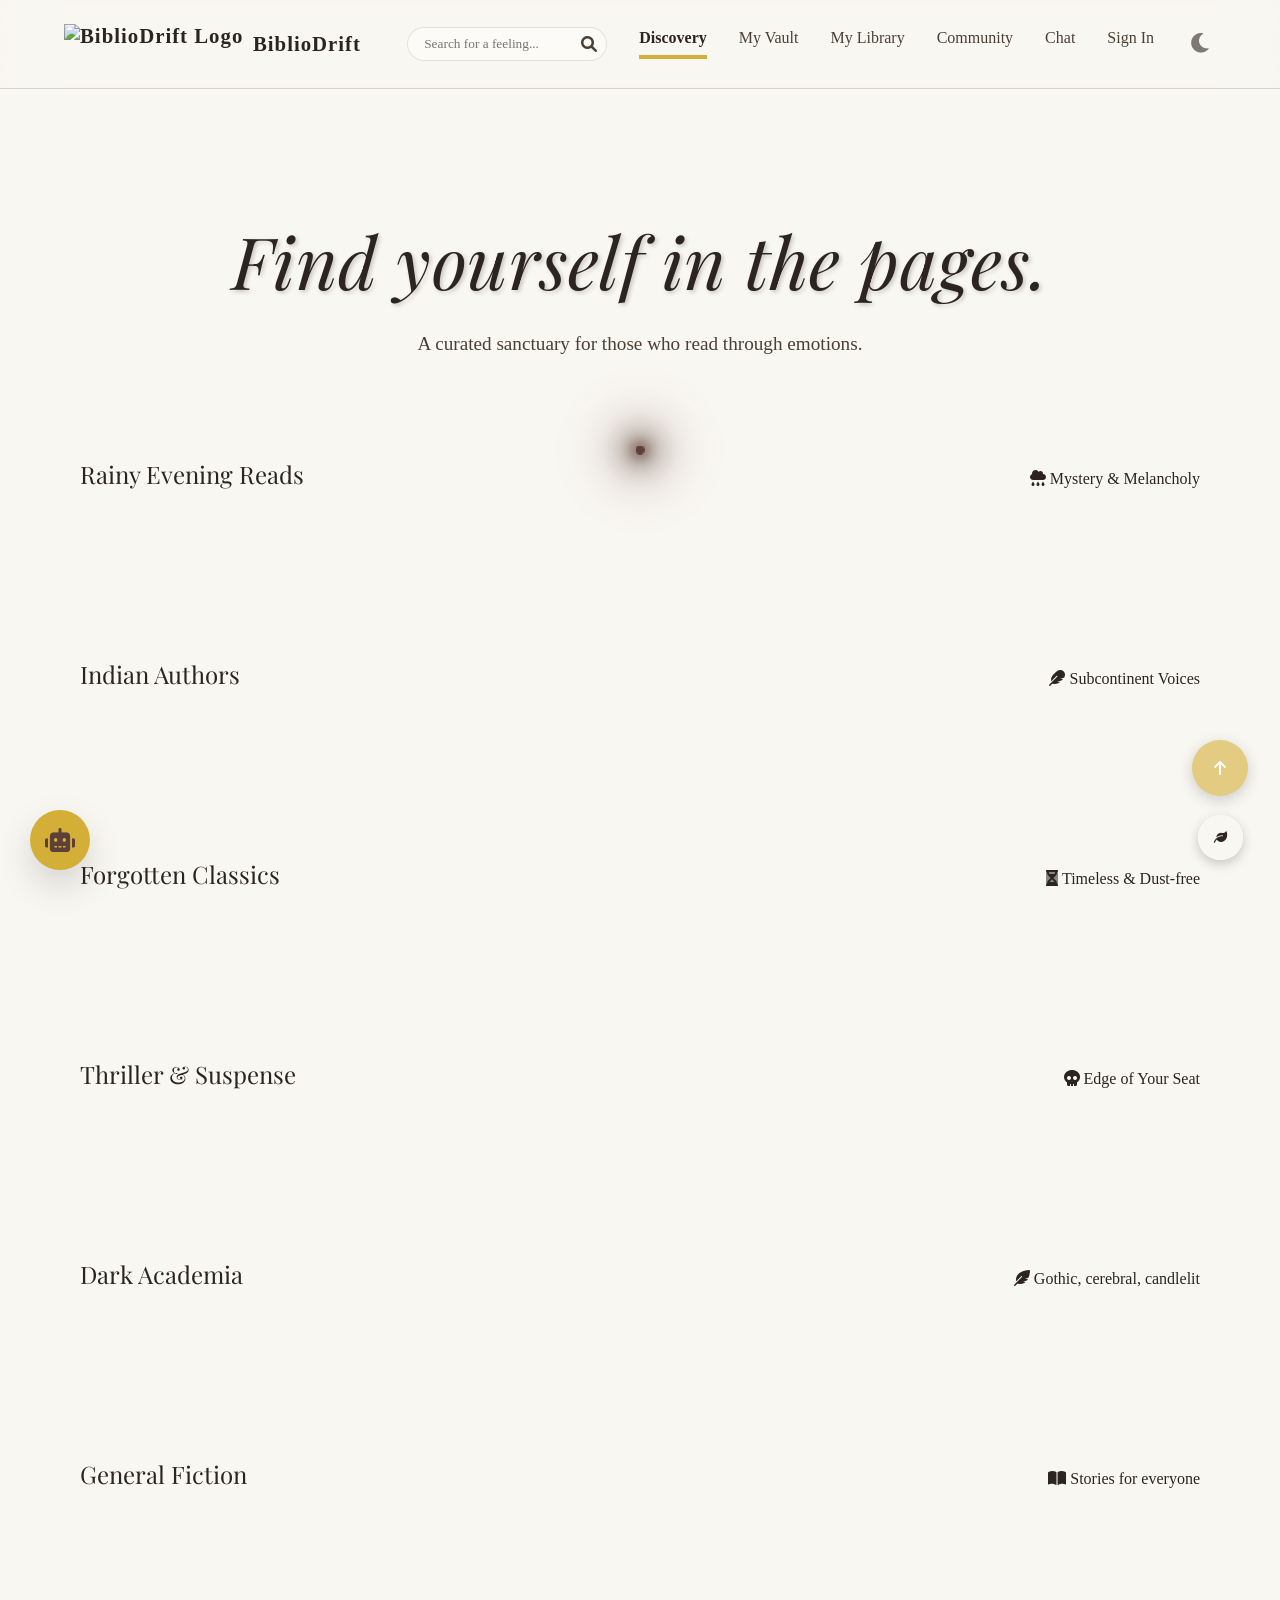
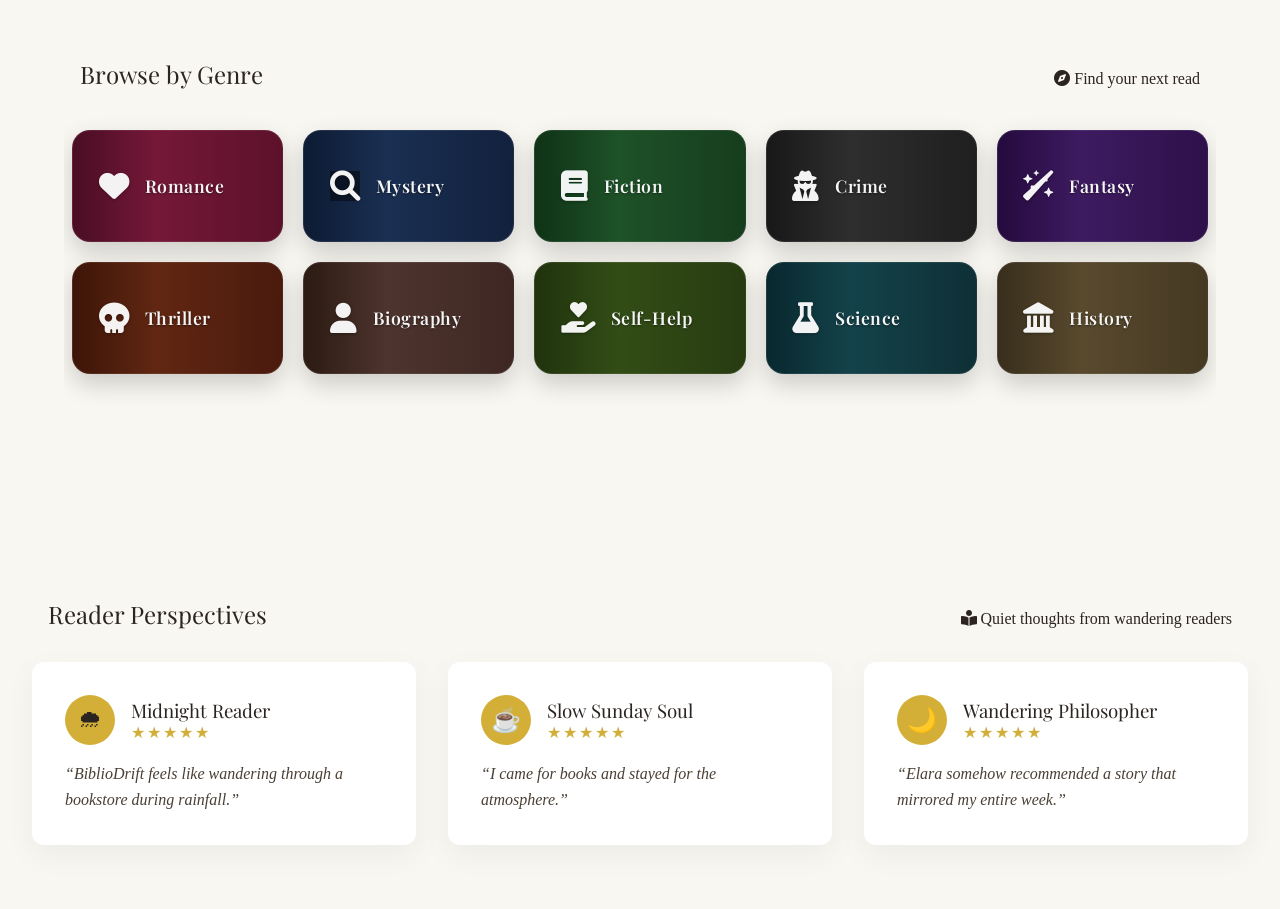
==== commit 3acf2345: "Merge pull request #699: Add Community Stories feature" ====
--- a/frontend/pages/index.html
+++ b/frontend/pages/index.html
@@ -117,6 +117,10 @@
         <div class="tooltip">
           <a href="library.html">My Library</a>
           <span class="tooltip-text"><i class="fa-solid fa-book"></i> My Library</span>
+        </div>
+        <div class="tooltip">
+           <a href="community-stories.html">Community</a>
+           <span class="tooltip-text"><i class="fa-solid fa-pen-nib"></i> Community Stories</span>
         </div>
         <div class="tooltip">
           <a href="chat.html">Chat</a>
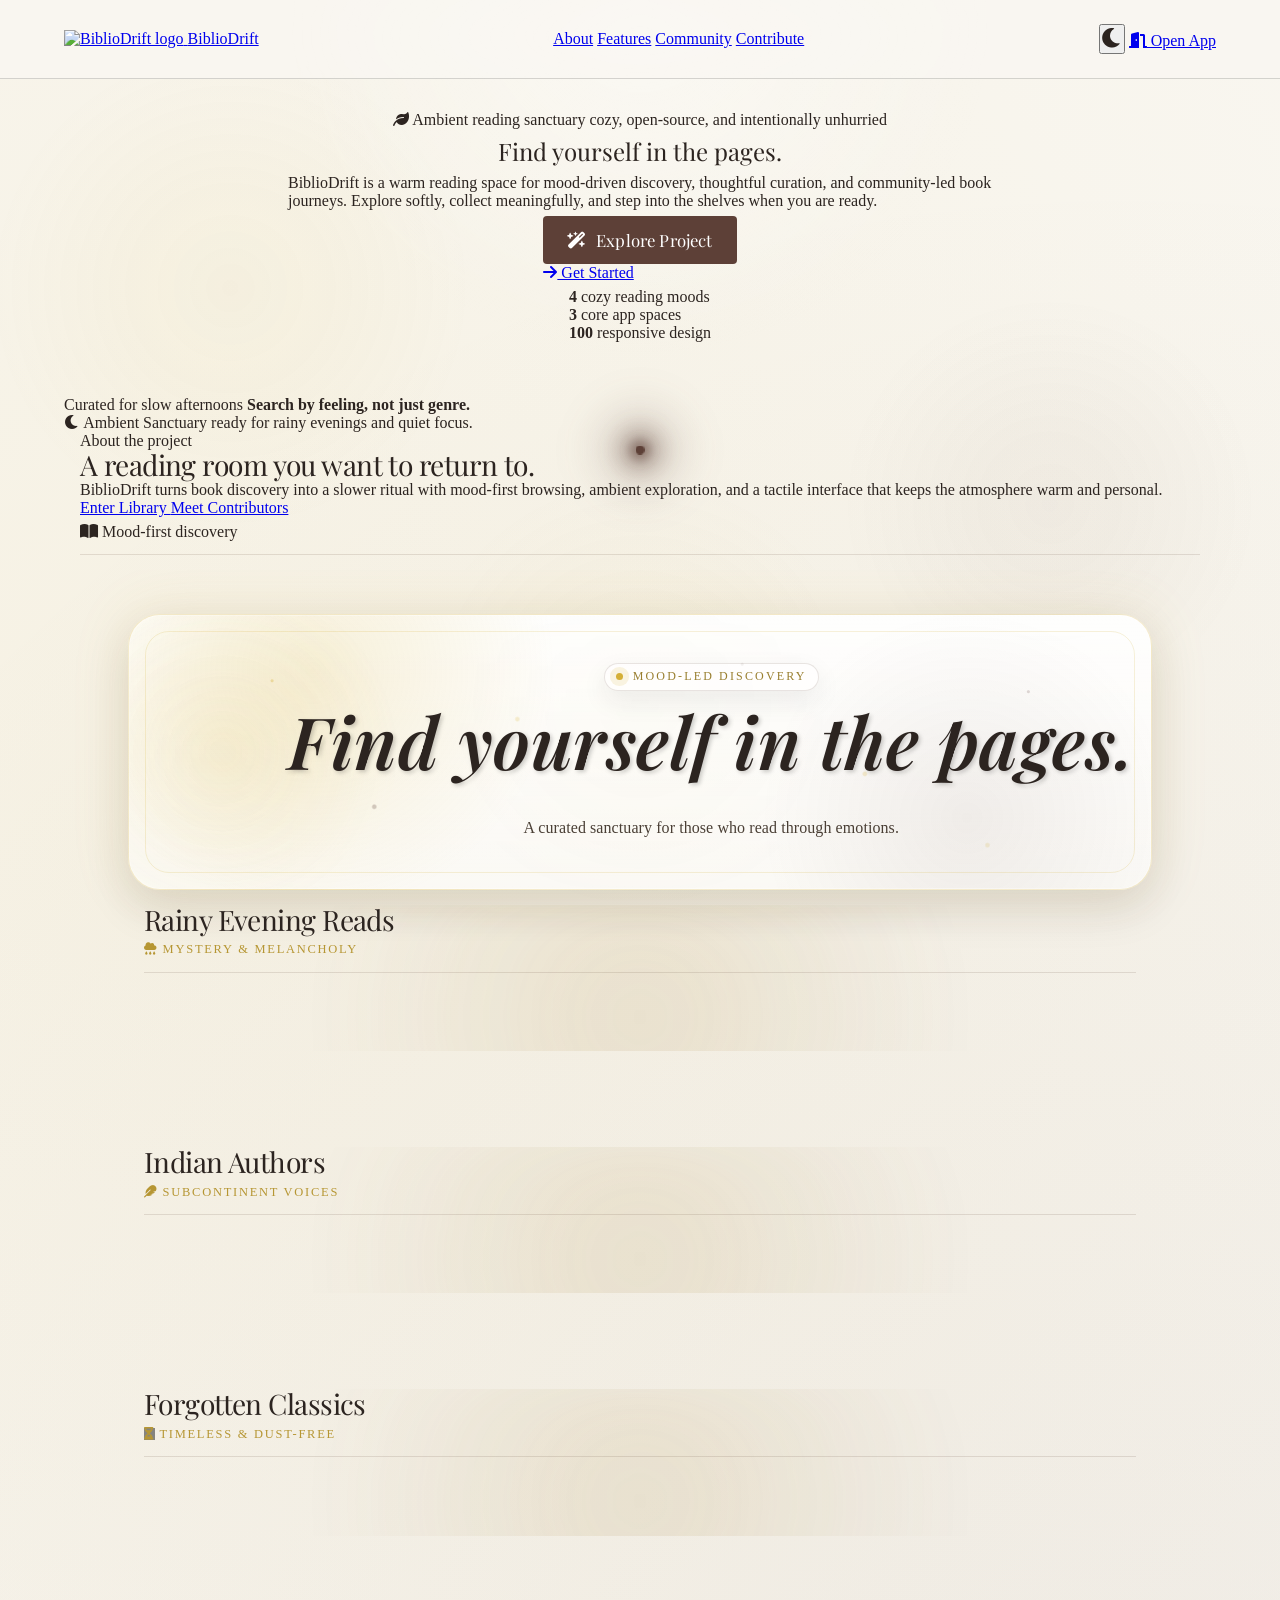
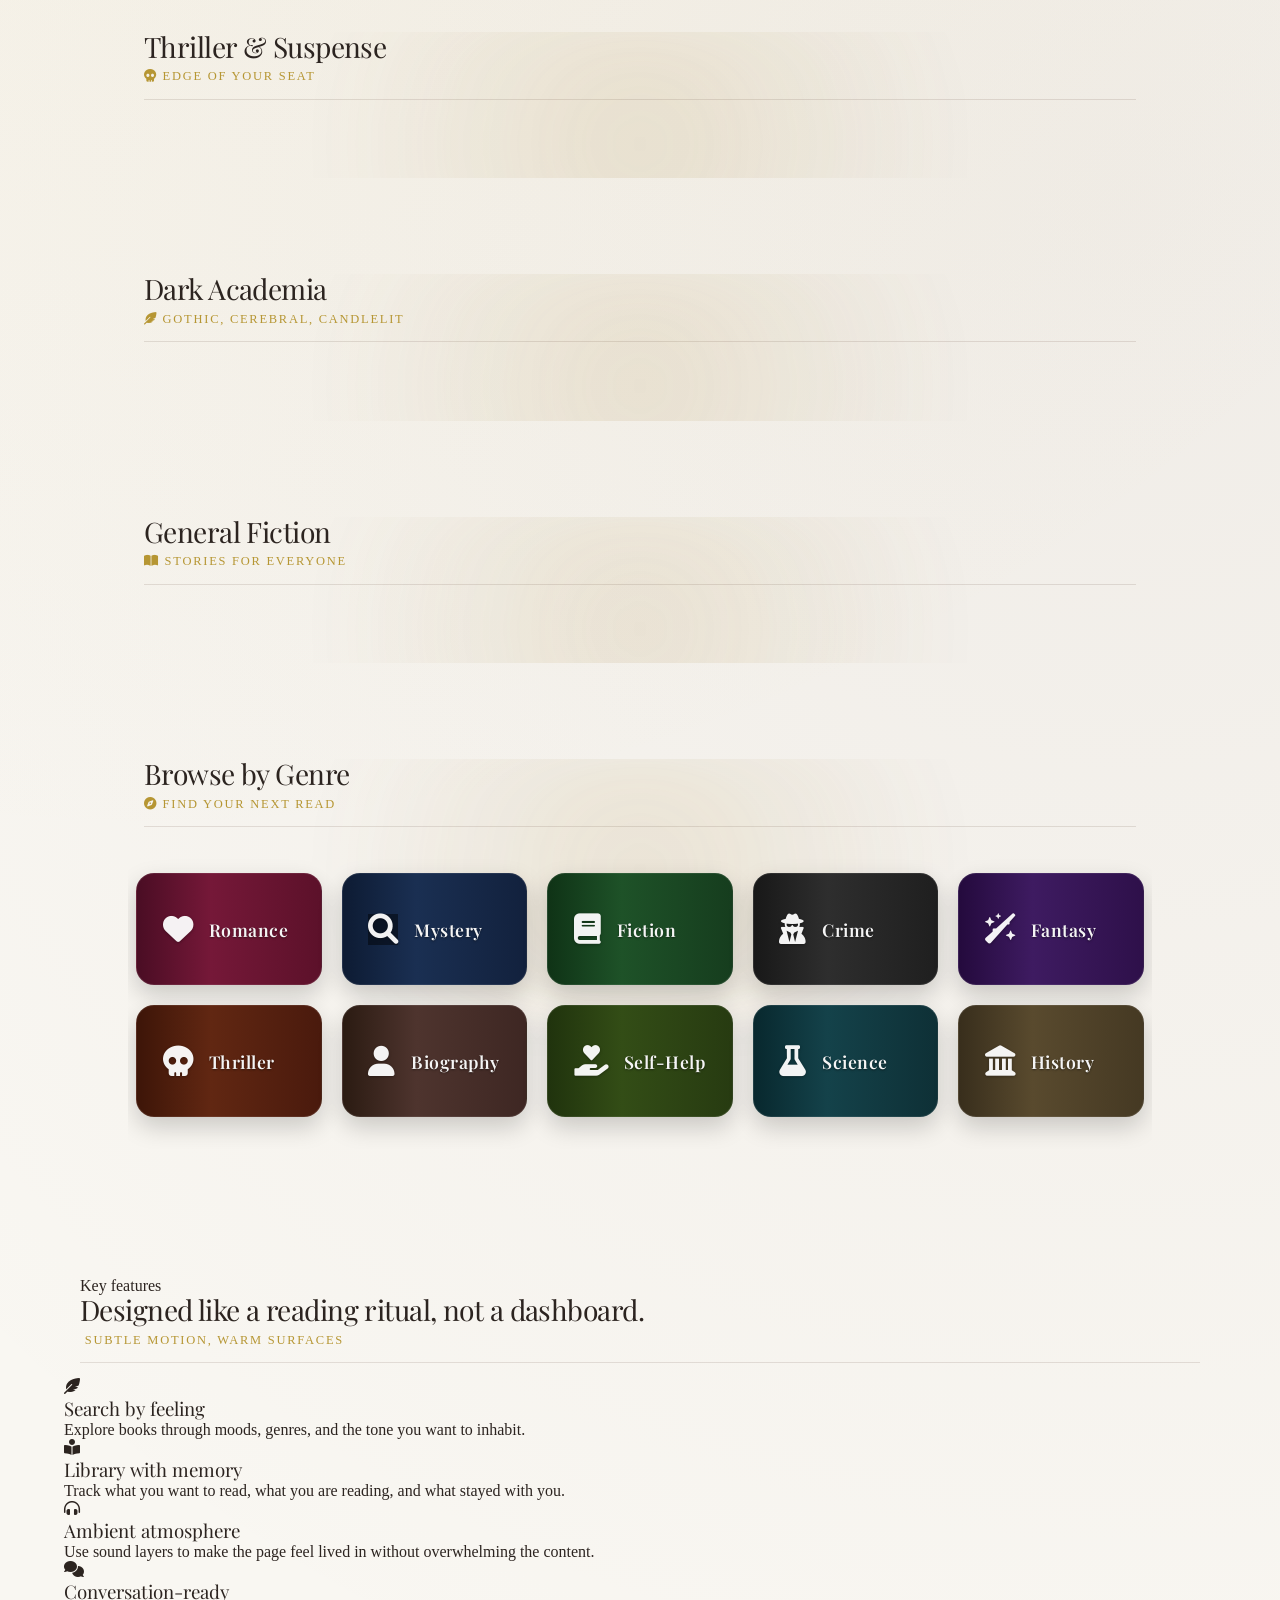
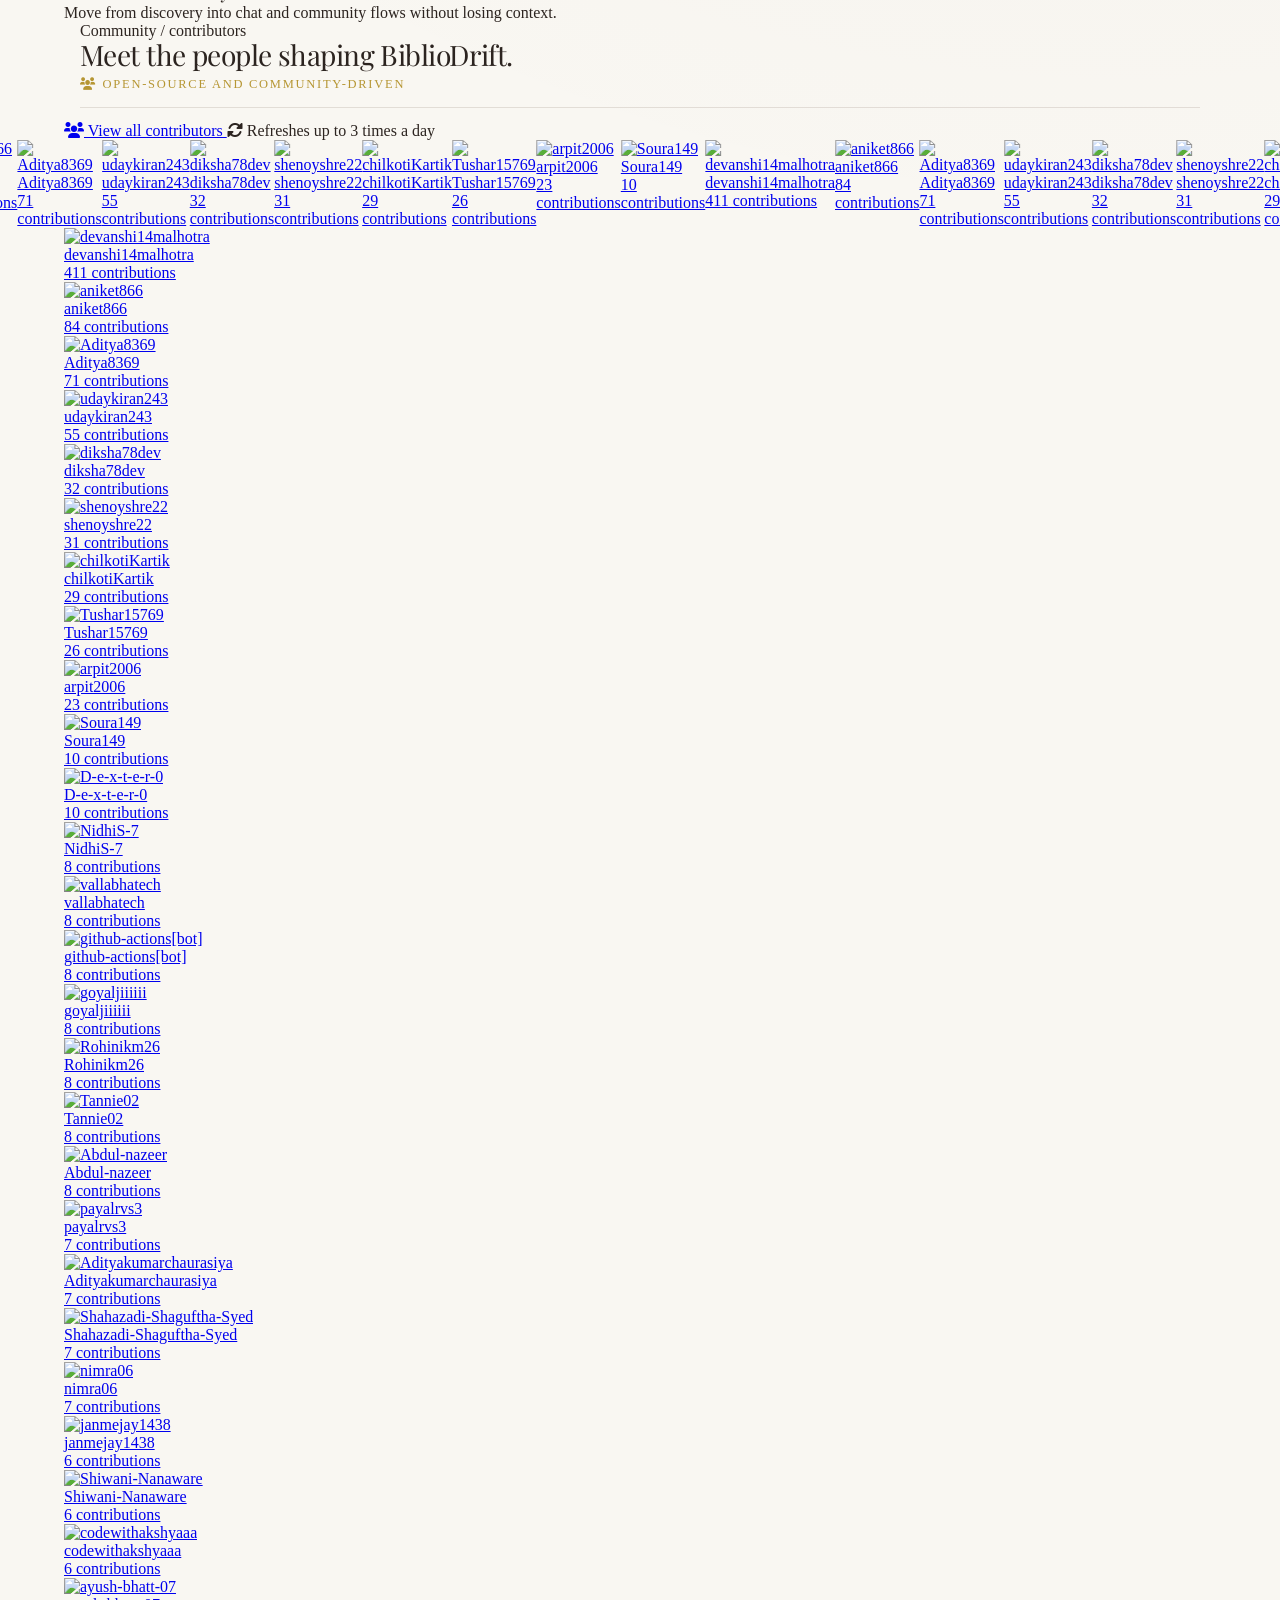
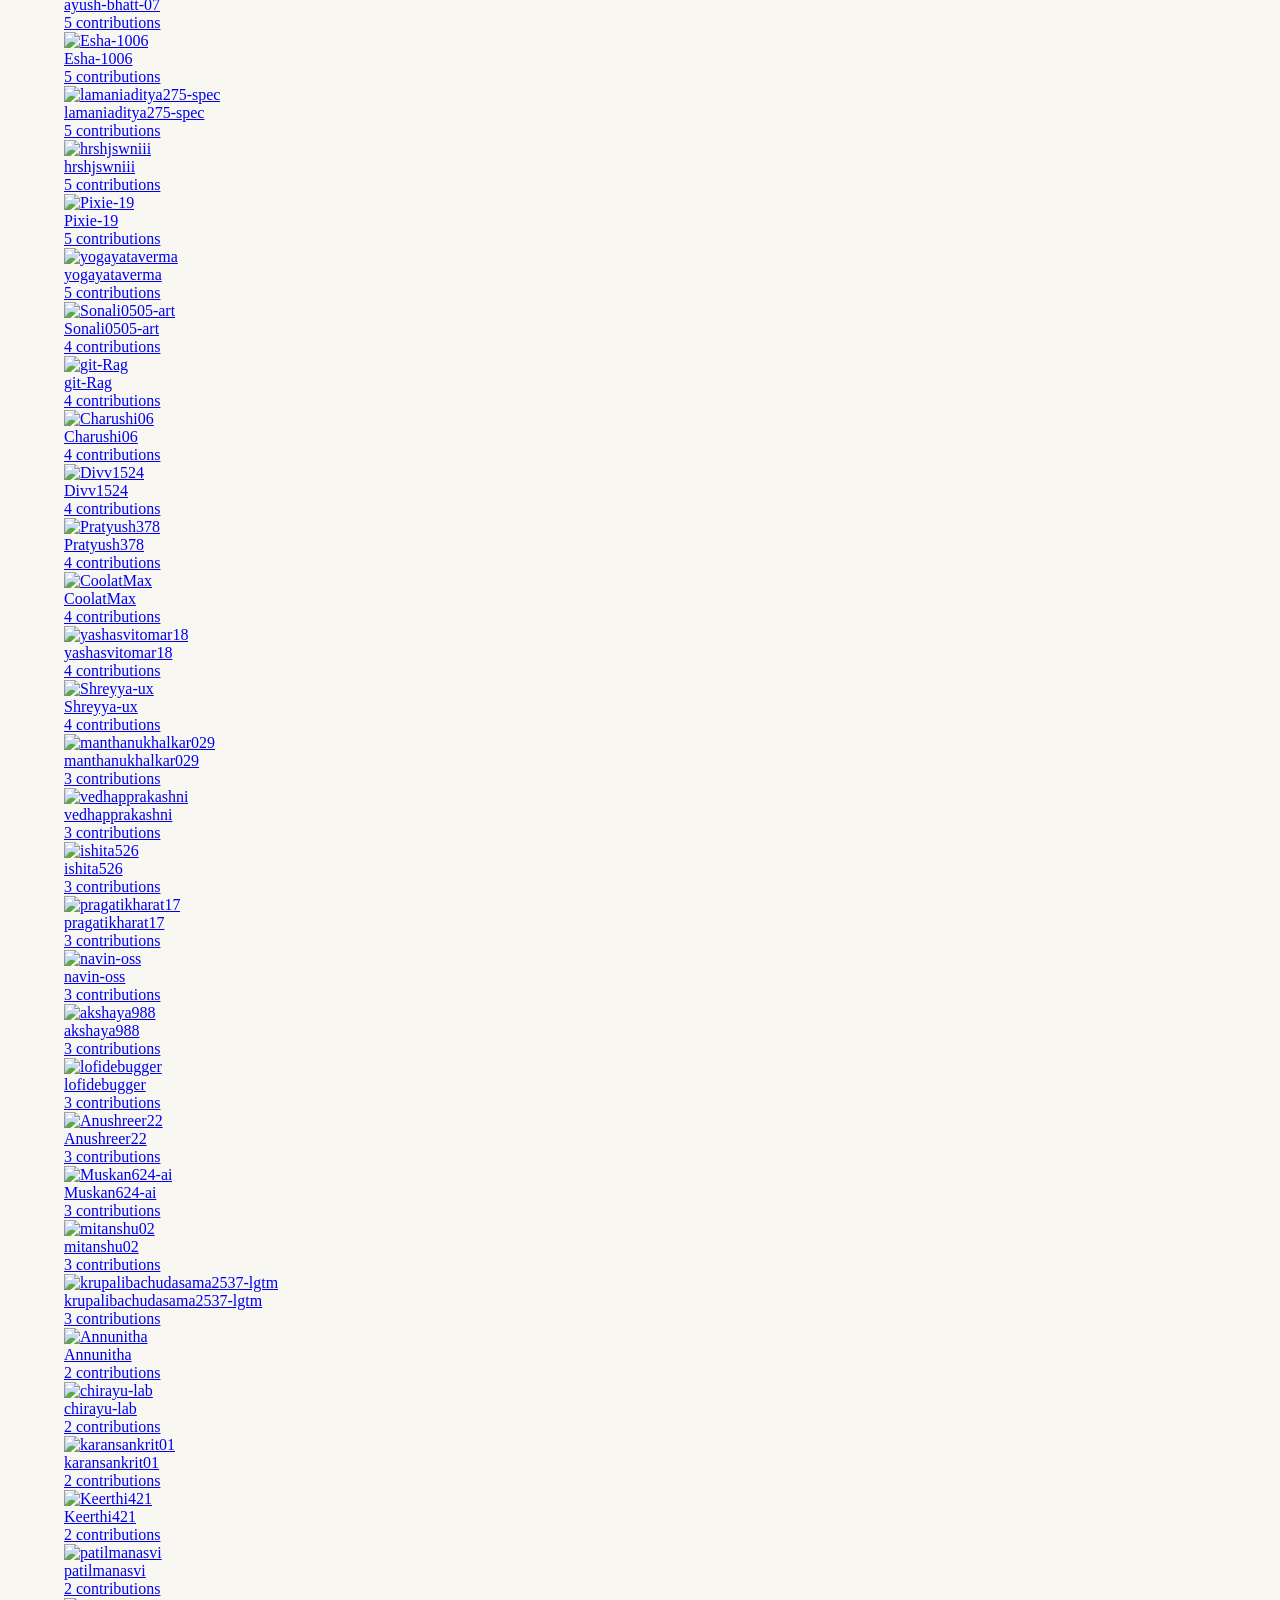
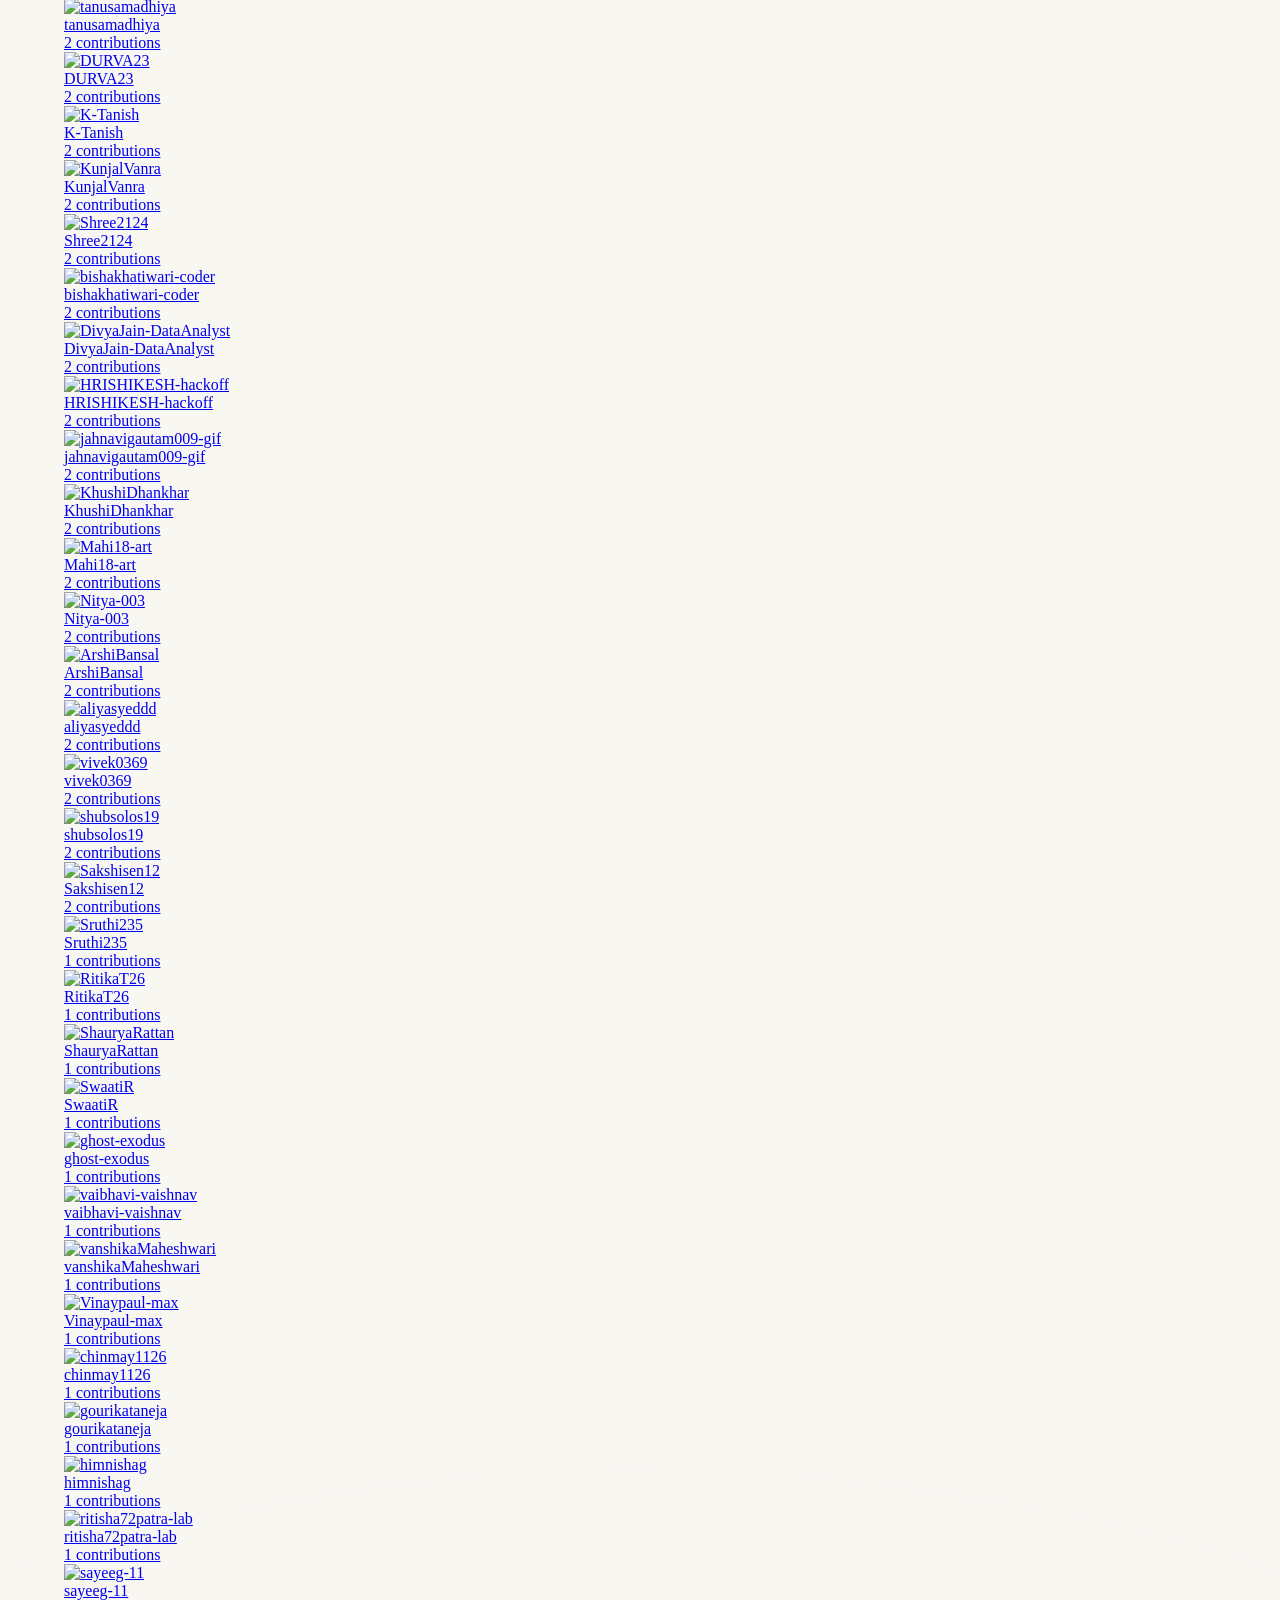
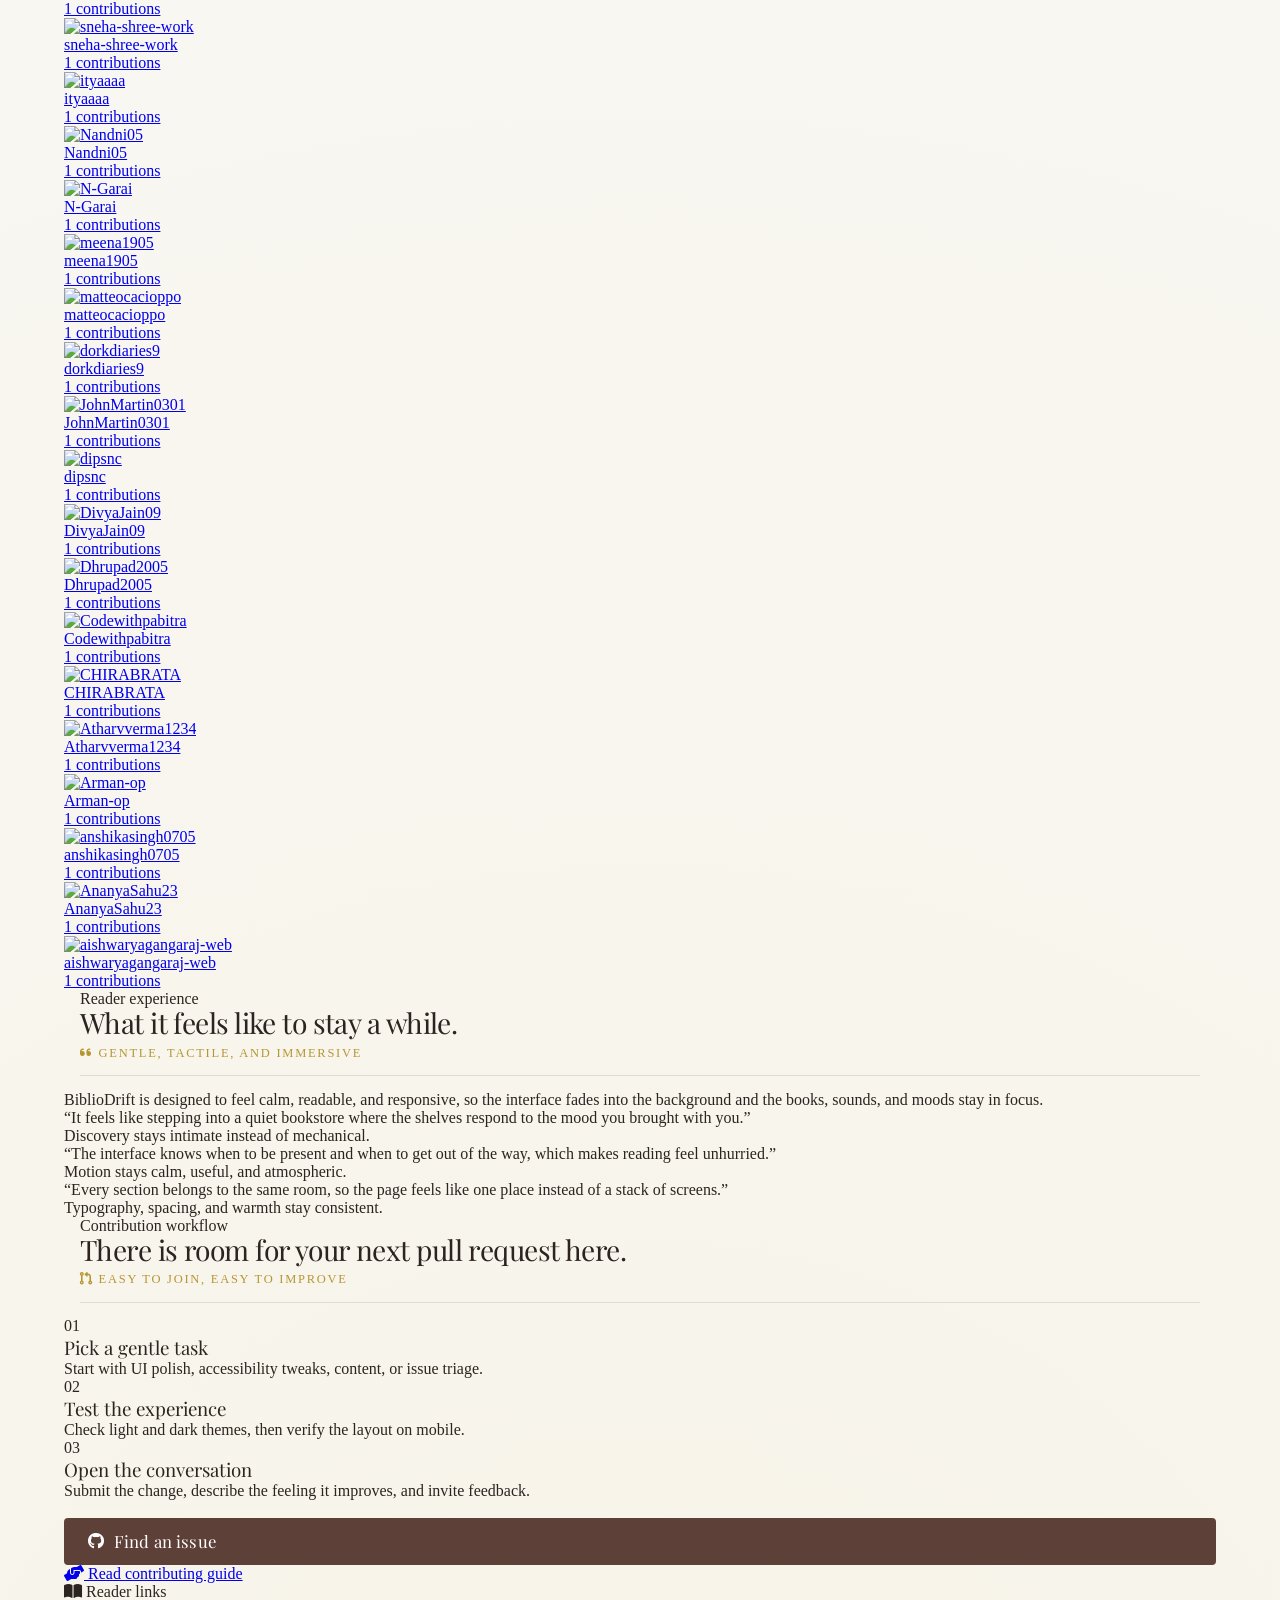
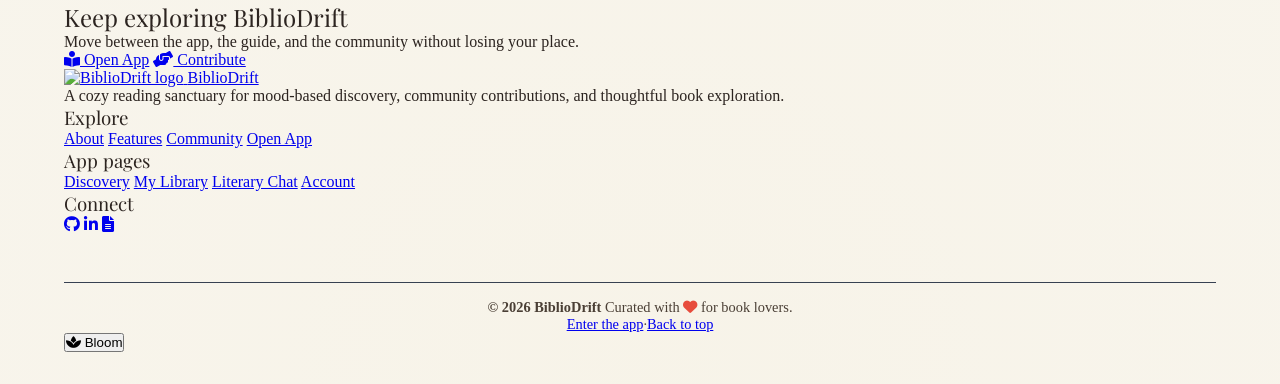
==== commit df0ec262: "Merge branch 'main' into typography-fix" ====
--- a/frontend/pages/index.html
+++ b/frontend/pages/index.html
@@ -72,6 +72,438 @@
   <link rel="stylesheet" href="../css/keyboard-shortcuts.css" />
   <link rel="stylesheet" href="../css/pwa.css">
   <link rel="manifest" href="../manifest.json">
+  <style>
+    .hero,
+    .section-header,
+    .quiz-container,
+    .perspective-card {
+      color-scheme: light dark;
+    }
+
+    body {
+      position: relative;
+      background:
+        radial-gradient(circle at 12% 8%, rgba(212, 175, 55, 0.08), transparent 18%),
+        radial-gradient(circle at 88% 18%, rgba(93, 64, 55, 0.06), transparent 20%),
+        radial-gradient(circle at 50% 100%, rgba(212, 175, 55, 0.05), transparent 22%),
+        var(--bg-color);
+      isolation: isolate;
+    }
+
+    body::before {
+      content: '';
+      position: fixed;
+      inset: 0;
+      pointer-events: none;
+      z-index: 0;
+      background:
+        radial-gradient(circle at 50% 0%, rgba(255, 255, 255, 0.5), transparent 32%),
+        radial-gradient(circle at 18% 32%, rgba(212, 175, 55, 0.06), transparent 20%),
+        radial-gradient(circle at 82% 56%, rgba(93, 64, 55, 0.05), transparent 18%),
+        radial-gradient(circle at 50% 78%, rgba(212, 175, 55, 0.05), transparent 24%);
+      mix-blend-mode: screen;
+      opacity: 0.9;
+    }
+
+    main {
+      position: relative;
+      z-index: 1;
+    }
+
+    .hero {
+      position: relative;
+      max-width: 82rem;
+      margin: 0.75rem auto 0.9rem;
+      padding: clamp(2rem, 4vw, 3rem) clamp(1.25rem, 4vw, 2.5rem);
+      display: flex;
+      flex-direction: column;
+      justify-content: center;
+      gap: 1rem;
+      align-items: center;
+      text-align: center;
+      border-radius: 32px;
+      background:
+        radial-gradient(circle at 18% 20%, rgba(212, 175, 55, 0.18), transparent 28%),
+        radial-gradient(circle at 82% 74%, rgba(93, 64, 55, 0.08), transparent 24%),
+        linear-gradient(180deg, rgba(255, 255, 255, 0.9), rgba(255, 255, 255, 0.62));
+      border: 1px solid rgba(212, 175, 55, 0.24);
+      box-shadow:
+        0 18px 45px rgba(44, 36, 32, 0.12),
+        0 0 0 1px rgba(255, 255, 255, 0.35) inset,
+        0 0 60px rgba(212, 175, 55, 0.12);
+      backdrop-filter: blur(18px) saturate(1.2);
+      -webkit-backdrop-filter: blur(18px) saturate(1.2);
+      overflow: hidden;
+      isolation: isolate;
+    }
+
+    .hero::before {
+      content: '';
+      position: absolute;
+      inset: 1rem;
+      border-radius: 24px;
+      border: 1px solid rgba(212, 175, 55, 0.18);
+      pointer-events: none;
+    }
+
+    .hero::after {
+      content: '';
+      position: absolute;
+      inset: 0;
+      background:
+        radial-gradient(circle at 14% 24%, rgba(212, 175, 55, 0.45) 0 1px, transparent 2px),
+        radial-gradient(circle at 24% 70%, rgba(93, 64, 55, 0.34) 0 1.5px, transparent 3px),
+        radial-gradient(circle at 38% 38%, rgba(212, 175, 55, 0.28) 0 1.5px, transparent 3px),
+        radial-gradient(circle at 60% 18%, rgba(93, 64, 55, 0.22) 0 1px, transparent 2px),
+        radial-gradient(circle at 72% 58%, rgba(212, 175, 55, 0.3) 0 1.5px, transparent 3px),
+        radial-gradient(circle at 88% 28%, rgba(93, 64, 55, 0.26) 0 1px, transparent 2px),
+        radial-gradient(circle at 84% 84%, rgba(212, 175, 55, 0.24) 0 1.5px, transparent 3px);
+      opacity: 0.75;
+      filter: blur(0.2px);
+      animation: heroParticleDrift 14s ease-in-out infinite alternate;
+      pointer-events: none;
+      z-index: 0;
+    }
+
+    .hero-glow {
+      position: absolute;
+      inset: auto auto -14% -8%;
+      width: 22rem;
+      height: 22rem;
+      background: radial-gradient(circle, rgba(212, 175, 55, 0.2), transparent 68%);
+      filter: blur(18px);
+      opacity: 0.75;
+      pointer-events: none;
+      z-index: 0;
+    }
+
+    @keyframes heroParticleDrift {
+      from {
+        transform: translate3d(0, 0, 0) scale(1);
+        opacity: 0.58;
+      }
+
+      to {
+        transform: translate3d(0, -10px, 0) scale(1.02);
+        opacity: 0.92;
+      }
+    }
+
+    .hero-copy {
+      position: relative;
+      display: grid;
+      gap: 0.4rem;
+      max-width: 44rem;
+      justify-items: center;
+      margin-inline: auto;
+      z-index: 1;
+    }
+
+    .hero-kicker {
+      display: inline-flex;
+      align-items: center;
+      gap: 0.6rem;
+      width: fit-content;
+      padding: 0.35rem 0.7rem;
+      border-radius: 999px;
+      border: 1px solid var(--control-border);
+      background: rgba(255, 255, 255, 0.55);
+      color: color-mix(in srgb, var(--accent-gold) 65%, var(--text-main));
+      font-size: 0.75rem;
+      letter-spacing: 0.18em;
+      text-transform: uppercase;
+      box-shadow: 0 10px 26px rgba(44, 36, 32, 0.08);
+    }
+
+    .hero-kicker::before {
+      content: '';
+      width: 0.45rem;
+      height: 0.45rem;
+      border-radius: 999px;
+      background: var(--accent-gold);
+      box-shadow: 0 0 0 6px rgba(212, 175, 55, 0.14);
+      flex-shrink: 0;
+    }
+
+    .hero-title {
+      position: relative;
+      margin: 0;
+      max-width: 20ch;
+      font-size: clamp(2.7rem, 5.8vw, 4.3rem);
+      line-height: 0.86;
+      letter-spacing: -0.065em;
+      font-style: normal;
+      font-weight: 600;
+      text-wrap: nowrap;
+      color: var(--text-main);
+      text-shadow:
+        0 1px 0 rgba(255, 255, 255, 0.52),
+        0 14px 30px rgba(44, 36, 32, 0.14);
+      margin-inline: auto;
+    }
+
+    .hero p {
+      position: relative;
+      margin: 0;
+      max-width: 100%;
+      color: var(--text-muted);
+      font-size: clamp(1rem, 1.05vw, 1.08rem);
+      line-height: 1.7;
+      letter-spacing: 0.005em;
+      text-wrap: pretty;
+      margin-inline: auto;
+      white-space: nowrap;
+    }
+
+    .curated-section,
+    .reader-perspectives,
+    .reading-mood-quiz {
+      position: relative;
+    }
+
+    .curated-section::before,
+    .reader-perspectives::before,
+    .reading-mood-quiz::before {
+      content: '';
+      position: absolute;
+      inset: -2rem auto auto 50%;
+      width: min(58rem, 92vw);
+      height: 18rem;
+      transform: translateX(-50%);
+      border-radius: 999px;
+      background:
+        radial-gradient(circle, rgba(212, 175, 55, 0.12), transparent 62%),
+        radial-gradient(circle, rgba(93, 64, 55, 0.08), transparent 70%);
+      filter: blur(34px);
+      opacity: 0.7;
+      pointer-events: none;
+      z-index: 0;
+    }
+
+    .curated-section > *,
+    .reader-perspectives > *,
+    .reading-mood-quiz > * {
+      position: relative;
+      z-index: 1;
+    }
+
+    .section-header {
+      display: flex;
+      flex-direction: column;
+      align-items: flex-start;
+      gap: 0.35rem;
+      margin: 0 1rem 0.9rem;
+      padding-bottom: 0.85rem;
+      border-bottom: 1px solid var(--control-border);
+    }
+
+    .section-header h2 {
+      margin: 0;
+      font-size: clamp(1.45rem, 2.2vw, 2rem);
+      line-height: 1.1;
+      letter-spacing: -0.02em;
+      text-wrap: balance;
+    }
+
+    .section-header span {
+      color: color-mix(in srgb, var(--accent-gold) 82%, var(--text-main));
+      font-size: 0.78rem;
+      line-height: 1.35;
+      letter-spacing: 0.14em;
+      text-transform: uppercase;
+    }
+
+    .perspective-card,
+    .quiz-container,
+    .modal-content,
+    .chatbot-window,
+    .ambient-panel {
+      color: var(--text-main);
+    }
+
+    .perspective-card h3,
+    .quiz-question h3,
+    .quiz-results h3,
+    .modal-info h2,
+    .chatbot-name-status h4,
+    .ambient-panel h3 {
+      margin-bottom: 0.35rem;
+      line-height: 1.12;
+      letter-spacing: -0.02em;
+    }
+
+    .perspective-card h3 {
+      font-size: 1.12rem;
+    }
+
+    .perspective-text,
+    .quiz-container p,
+    .modal-subtitle,
+    .chatbot-status,
+    .ambient-option span,
+    .purchase-header,
+    .ai-header span {
+      line-height: 1.75;
+    }
+
+    .perspective-text,
+    .quiz-container p,
+    .modal-subtitle {
+      color: var(--text-muted);
+      font-size: 0.98rem;
+    }
+
+    [data-theme="night"] .hero {
+      background:
+        radial-gradient(circle at 18% 20%, rgba(252, 203, 78, 0.2), transparent 28%),
+        radial-gradient(circle at 82% 74%, rgba(255, 255, 255, 0.05), transparent 24%),
+        linear-gradient(180deg, rgba(31, 26, 23, 0.96), rgba(24, 20, 18, 0.92));
+      border-color: rgba(252, 203, 78, 0.24);
+      box-shadow:
+        0 18px 45px rgba(0, 0, 0, 0.45),
+        0 0 0 1px rgba(252, 203, 78, 0.06) inset,
+        0 0 60px rgba(252, 203, 78, 0.14);
+    }
+
+    [data-theme="night"] .hero::before {
+      border-color: rgba(252, 203, 78, 0.16);
+    }
+
+    [data-theme="night"] .hero-title {
+      text-shadow: 0 10px 30px rgba(0, 0, 0, 0.35);
+    }
+
+    [data-theme="night"] body::before {
+      background:
+        radial-gradient(circle at 50% 0%, rgba(255, 255, 255, 0.08), transparent 30%),
+        radial-gradient(circle at 20% 28%, rgba(252, 203, 78, 0.07), transparent 18%),
+        radial-gradient(circle at 82% 56%, rgba(255, 255, 255, 0.04), transparent 18%),
+        radial-gradient(circle at 50% 78%, rgba(252, 203, 78, 0.05), transparent 24%);
+      mix-blend-mode: screen;
+    }
+
+    [data-theme="night"] .curated-section::before,
+    [data-theme="night"] .reader-perspectives::before,
+    [data-theme="night"] .reading-mood-quiz::before {
+      background:
+        radial-gradient(circle, rgba(252, 203, 78, 0.1), transparent 62%),
+        radial-gradient(circle, rgba(255, 255, 255, 0.04), transparent 70%);
+      opacity: 0.55;
+    }
+
+    [data-theme="night"] .section-header span {
+      color: var(--accent-gold);
+    }
+
+    [data-theme="night"] .perspective-text,
+    [data-theme="night"] .quiz-container p,
+    [data-theme="night"] .modal-subtitle {
+      color: #d8c7b8;
+    }
+
+    .modal-info h2 {
+      font-size: clamp(1.55rem, 2.5vw, 2.2rem);
+      margin-bottom: 0.35rem;
+    }
+
+    .chatbot-name-status h4 {
+      font-size: 1rem;
+    }
+
+    .chatbot-status {
+      font-size: 0.84rem;
+      letter-spacing: 0.02em;
+    }
+
+    .quiz-options button,
+    .generate-tags-btn,
+    .retake-quiz-btn,
+    .btn-primary,
+    .btn-secondary,
+    .btn-preview {
+      letter-spacing: 0.01em;
+    }
+
+    @media (max-width: 768px) {
+      .hero {
+        margin-top: 1rem;
+        margin-bottom: 0.85rem;
+        border-radius: 26px;
+        padding: 1.6rem 1rem 2rem;
+        text-align: center;
+        align-items: center;
+      }
+
+      .hero::before {
+        inset: 0.75rem;
+        border-radius: 20px;
+      }
+
+      .hero h1 {
+        max-width: 100%;
+        font-size: clamp(2.1rem, 7vw, 3rem);
+        line-height: 0.9;
+      }
+
+      .hero p {
+        max-width: 30ch;
+        font-size: 0.94rem;
+        line-height: 1.68;
+        white-space: normal;
+      }
+
+      .hero-copy {
+        justify-items: center;
+      }
+
+      .section-header {
+        margin-inline: 0.5rem;
+      }
+
+      .section-header h2 {
+        font-size: 1.25rem;
+      }
+
+      .section-header span {
+        font-size: 0.72rem;
+      }
+
+      .modal-info h2 {
+        font-size: 1.45rem;
+      }
+    }
+
+    @media (max-width: 480px) {
+      .hero {
+        border-radius: 22px;
+        padding: 1.45rem 0.9rem 1.7rem;
+      }
+
+      .hero h1 {
+        max-width: 100%;
+        letter-spacing: -0.05em;
+        font-size: clamp(1.9rem, 8vw, 2.55rem);
+      }
+
+      .hero p,
+      .perspective-text,
+      .modal-subtitle {
+        font-size: 0.94rem;
+        line-height: 1.7;
+        white-space: normal;
+      }
+
+      .section-header h2,
+      .quiz-container h2,
+      .modal-info h2 {
+        letter-spacing: -0.01em;
+      }
+
+      .section-header span {
+        letter-spacing: 0.11em;
+      }
+    }
+  </style>
   <!-- Fonts -->
   <link rel="preconnect" href="https://fonts.googleapis.com" />
   <link rel="preconnect" href="https://fonts.gstatic.com" crossorigin />
@@ -91,57 +523,148 @@
   <link rel="apple-touch-icon" href="../assets/images/biblioDrift_favicon.png">
 </head>
 
-<body>
-  <div id="sc-glow-outer"></div>
-  <div id="sc-glow-mid"></div>
-  <div id="sc-glow-inner"></div>
-  <div id="sc-dot"></div>
-  <header>
-    <a href="index.html" class="logo">
-      <img style="height: 40px" src="../assets/images/biblioDrift_favicon.png" alt="BiblioDrift Logo"> BiblioDrift
-    </a>
-    <div class="header-controls">
-      <div class="search-bar">
-        <input type="text" id="searchInput" class="search-input" placeholder="Search for a feeling...">
-        <i class="fa-solid fa-search search-icon" id="searchIcon"></i>
-      </div>
-      <nav class="nav-links">
-        <div class="tooltip">
-          <a href="index.html" class="active">Discovery</a>
-          <span class="tooltip-text"><i class="fa-solid fa-wand-magic-sparkles"></i> Explore books</span>
+<body class="landing-page">
+    <div id="sc-glow-outer"></div>
+    <div id="sc-glow-mid"></div>
+    <div id="sc-glow-inner"></div>
+    <div id="sc-dot"></div>
+    <div class="landing-shell">
+        <header class="landing-header">
+            <a class="landing-brand" href="index.html" aria-label="BiblioDrift home">
+                <img src="../assets/images/biblioDrift_favicon.png" alt="BiblioDrift logo" />
+                <span>BiblioDrift</span>
+            </a>
+            <nav class="landing-nav" aria-label="Landing sections">
+                <a href="#about-project">About</a>
+                <a href="#key-features">Features</a>
+                <a href="#community">Community</a>
+                <a href="#contribute">Contribute</a>
+            </nav>
+            <div class="landing-header-actions">
+                <button id="themeToggle" class="landing-icon-btn" aria-label="Toggle dark mode">
+                    <i class="fa-solid fa-moon"></i>
+                </button>
+                <a class="btn-ghost app-link" href="app.html"><i class="fa-solid fa-door-open"></i> Open App</a>
+            </div>
+        </header>
+
+        <main class="landing-main">
+            <section class="landing-hero reveal is-visible" id="top">
+                <div class="hero-copy">
+                    <div class="eyebrow-row">
+                        <span class="eyebrow-pill"><i class="fa-solid fa-leaf"></i> Ambient reading sanctuary</span>
+                        <span class="eyebrow-note">cozy, open-source, and intentionally unhurried</span>
+                    </div>
+                    <h1>Find yourself in the pages.</h1>
+                    <p>
+                        BiblioDrift is a warm reading space for mood-driven discovery, thoughtful curation, and
+                        community-led book journeys.
+                        Explore softly, collect meaningfully, and step into the shelves when you are ready.
+                    </p>
+                    <div class="landing-cta-group">
+                        <a class="btn-primary landing-cta-primary app-link" href="app.html#discover-shelves"><i
+                                class="fa-solid fa-wand-magic-sparkles"></i> Explore Project</a>
+                        <a class="btn-ghost app-link" href="app.html"><i class="fa-solid fa-arrow-right"></i> Get
+                            Started</a>
+                    </div>
+                    <div class="hero-metrics" aria-label="Project highlights">
+                        <article class="metric-card reveal" data-delay="1">
+                            <strong data-count="4">0</strong>
+                            <span>cozy reading moods</span>
+                        </article>
+                        <article class="metric-card reveal" data-delay="2">
+                            <strong data-count="3">0</strong>
+                            <span>core app spaces</span>
+                        </article>
+                        <article class="metric-card reveal" data-delay="3">
+                            <strong data-count="100">0</strong>
+                            <span>responsive design</span>
+                        </article>
+                    </div>
+                </div>
+
+                <div class="hero-visual" aria-hidden="true">
+                    <div class="hero-orb orb-one"></div>
+                    <div class="hero-orb orb-two"></div>
+                    <div class="hero-book-stack">
+                        <div class="hero-book book-large">
+                            <img src="../assets/images/pride.jpg" alt="" />
+                        </div>
+                        <div class="hero-book book-small-top">
+                            <img src="../assets/images/gatsby.jpg" alt="" />
+                        </div>
+                        <div class="hero-book book-small-bottom">
+                            <img src="../assets/images/dune.jpg" alt="" />
+                        </div>
+                        <div class="hero-caption">
+                            <span>Curated for slow afternoons</span>
+                            <strong>Search by feeling, not just genre.</strong>
+                        </div>
+                    </div>
+                    <div class="hero-note">
+                        <i class="fa-solid fa-moon"></i>
+                        <span>Ambient Sanctuary ready for rainy evenings and quiet focus.</span>
+                    </div>
+                </div>
+            </section>
+            <!-- 
+      <nav class="landing-section landing-anchors reveal" aria-label="Landing page sections">
+        <a href="#about-project">About</a>
+        <a href="#key-features">Features</a>
+        <a href="#community">Community</a>
+        <a href="#reader-experience">Reader notes</a>
+        <a href="#contribute">Contribute</a>
+        <a href="#footer">Footer</a>
+      </nav> -->
+
+            <section class="landing-section reveal ambient-about-section" id="about-project">
+
+    <div class="ambient-blur ambient-blur-left"></div>
+    <div class="ambient-blur ambient-blur-right"></div>
+
+    <div class="section-header about-header">
+
+        <div class="about-heading-content">
+            <p class="section-kicker">About the project</p>
+
+            <h2>
+                A reading room you want to
+                return to.
+            </h2>
+
+            <p class="about-subtext">
+                BiblioDrift turns book discovery into a slower ritual with
+                mood-first browsing, ambient exploration, and a tactile
+                interface that keeps the atmosphere warm and personal.
+            </p>
+
+            <div class="about-cta-row">
+                <a href="#library" class="primary-about-btn">
+                    Enter Library
+                </a>
+
+                <a href="#community" class="secondary-about-btn">
+                    Meet Contributors
+                </a>
+            </div>
         </div>
-        <div class="tooltip">
-          <a href="vault.html">My Vault</a>
-          <span class="tooltip-text"><i class="fa-solid fa-vault"></i> My Vault</span>
+
+        <div class="about-floating-chip">
+            <i class="fa-solid fa-book-open"></i>
+            Mood-first discovery
         </div>
-        <div class="tooltip">
-          <a href="library.html">My Library</a>
-          <span class="tooltip-text"><i class="fa-solid fa-book"></i> My Library</span>
-        </div>
-        <div class="tooltip">
-           <a href="community-stories.html">Community</a>
-           <span class="tooltip-text"><i class="fa-solid fa-pen-nib"></i> Community Stories</span>
-        </div>
-        <div class="tooltip">
-          <a href="chat.html">Chat</a>
-          <span class="tooltip-text"><i class="fa-solid fa-comments"></i> Chat</span>
-        </div>
-        <!-- DYNAMIC AUTH LINK -->
-        <div class="tooltip">
-          <a href="auth.html" id="navAuthLink">Sign In</a>
-          <span class="tooltip-text" id="navAuthTooltip"><i class="fa-solid fa-key"></i> Access account</span>
-        </div>
-      </nav>
-      <button id="themeToggle" class="btn-icon" title="Toggle Theme">
-        <i class="fa-solid fa-moon"></i>
-      </button>
+
     </div>
   </header>
 
   <main>
     <section class="hero">
-      <h1>Find yourself in the pages.</h1>
-      <p>A curated sanctuary for those who read through emotions.</p>
+      <div class="hero-glow" aria-hidden="true"></div>
+      <div class="hero-copy">
+        <span class="hero-kicker">Mood-led discovery</span>
+        <h1 class="hero-title">Find yourself in the pages.</h1>
+        <p>A curated sanctuary for those who read through emotions.</p>
+      </div>
     </section>
 
     <!-- SEARCH RESULTS SECTION (Initially Hidden) -->
@@ -276,221 +799,616 @@
                 <div class="text-skeleton skeleton"></div>
               </div>
             </div>
-            <div class="modal-actions">
-              <button id="modal-add-btn" class="btn-primary"><i class="fa-regular fa-heart"></i> Add to Library</button>
-              <button id="modal-preview-btn" class="btn-preview"><i class="fa-solid fa-book-open"></i> Preview</button>
-              <button id="modal-share-btn" class="btn-secondary modal-share-btn"><i class="fa-solid fa-share-nodes"></i>
-                Share</button>
-              <button id="modal-mood-btn" class="btn-secondary"><i class="fa-solid fa-wand-magic-sparkles"></i> Explore
-                Mood</button>
+
+            <div>
+                <p class="section-kicker">Reading sanctuary</p>
+
+                <p class="about-lede">
+                    A softer way to discover books, built around
+                    atmosphere first.
+                </p>
+
+                <p class="section-copy">
+                    The experience blends mood-based discovery with a quiet,
+                    editorial interface that keeps books centered while making
+                    exploration feel calm, cinematic, and personal.
+                </p>
+
+                <div class="about-mood-row" aria-label="Project highlights">
+
+                    <span class="about-mood-pill">
+                        <i class="fa-solid fa-fire"></i>
+                        Cozy
+                    </span>
+
+                    <span class="about-mood-pill">
+                        <i class="fa-solid fa-sparkles"></i>
+                        Curated
+                    </span>
+
+                    <span class="about-mood-pill">
+                        <i class="fa-solid fa-users"></i>
+                        Community
+                    </span>
+
+                </div>
             </div>
-          </div>
+        </article>
+
+        <div class="about-feature-stack">
+
+            <article class="mini-feature-card">
+                <div class="mini-feature-icon">
+                    <i class="fa-solid fa-brain"></i>
+                </div>
+
+                <div>
+                    <h3>AI-guided discovery</h3>
+
+                    <p>
+                        Explore books through emotion, tone,
+                        weather, and atmosphere.
+                    </p>
+                </div>
+            </article>
+
+            <article class="mini-feature-card">
+                <div class="mini-feature-icon">
+                    <i class="fa-solid fa-cloud-rain"></i>
+                </div>
+
+                <div>
+                    <h3>Ambient sanctuary</h3>
+
+                    <p>
+                        Layer rain, storms, fireplace,
+                        and ocean sounds while reading.
+                    </p>
+                </div>
+            </article>
+
+            <article class="mini-feature-card">
+                <div class="mini-feature-icon">
+                    <i class="fa-solid fa-heart"></i>
+                </div>
+
+                <div>
+                    <h3>Built with community</h3>
+
+                    <p>
+                        Crafted by readers, contributors,
+                        and open-source collaborators.
+                    </p>
+                </div>
+            </article>
+
         </div>
-      </div>
-    </dialog>
-  </main>
-<section class="reader-perspectives">
-
-  <div class="section-header">
-    <h2>Reader Perspectives</h2>
-    <span>
-      <i class="fa-solid fa-book-open-reader"></i>
-      Quiet thoughts from wandering readers
-    </span>
-  </div>
-
-  <div class="perspective-grid">
-
-    <div class="perspective-card">
-      <div class="perspective-user">
-        <div class="avatar-circle">🌧</div>
-
-        <div>
-          <h3>Midnight Reader</h3>
-          <p class="stars">★★★★★</p>
-        </div>
-      </div>
-
-      <p class="perspective-text">
-        “BiblioDrift feels like wandering through a bookstore during rainfall.”
-      </p>
+
     </div>
 
-    <div class="perspective-card">
-      <div class="perspective-user">
-        <div class="avatar-circle">☕</div>
-
-        <div>
-          <h3>Slow Sunday Soul</h3>
-          <p class="stars">★★★★★</p>
-        </div>
-      </div>
-
-      <p class="perspective-text">
-        “I came for books and stayed for the atmosphere.”
-      </p>
+</section>
+
+            <section class="landing-section reveal" id="key-features">
+                <div class="section-header">
+                    <div>
+                        <p class="section-kicker">Key features</p>
+                        <h2>Designed like a reading ritual, not a dashboard.</h2>
+                    </div>
+                    <span class="section-chip"><i class="fa-solid fa-sparkles"></i> subtle motion, warm surfaces</span>
+                </div>
+                <div class="feature-grid">
+                    <article class="feature-card" tabindex="0">
+                        <i class="fa-solid fa-feather-pointed"></i>
+                        <h3>Search by feeling</h3>
+                        <p>Explore books through moods, genres, and the tone you want to inhabit.</p>
+                    </article>
+                    <article class="feature-card" tabindex="0">
+                        <i class="fa-solid fa-book-open-reader"></i>
+                        <h3>Library with memory</h3>
+                        <p>Track what you want to read, what you are reading, and what stayed with you.</p>
+                    </article>
+                    <article class="feature-card" tabindex="0">
+                        <i class="fa-solid fa-headphones-simple"></i>
+                        <h3>Ambient atmosphere</h3>
+                        <p>Use sound layers to make the page feel lived in without overwhelming the content.</p>
+                    </article>
+                    <article class="feature-card" tabindex="0">
+                        <i class="fa-solid fa-comments"></i>
+                        <h3>Conversation-ready</h3>
+                        <p>Move from discovery into chat and community flows without losing context.</p>
+                    </article>
+                </div>
+            </section>
+
+            <section class="landing-section reveal" id="community">
+                <div class="section-header community-header-row">
+                    <div>
+                        <p class="section-kicker">Community / contributors</p>
+                        <h2 class="community-title-inline">Meet the people shaping BiblioDrift.</h2>
+                    </div>
+                    <span class="section-chip"><i class="fa-solid fa-users"></i> open-source and community-driven</span>
+                </div>
+                <!-- <p class="section-copy contributors-intro">We welcome readers, designers, reviewers, and contributors. This roster updates from GitHub and expands on demand.</p> -->
+
+                <div class="contributors-actions-row">
+                    <a class="btn-ghost contributors-view-all" href="contributors.html">
+                        <i class="fa-solid fa-users"></i> View all contributors
+                    </a>
+                    <span class="contributors-refresh-note"><i class="fa-solid fa-rotate"></i> Refreshes up to 3 times a day</span>
+                </div>
+
+                <div class="contributors-list" data-owner="devanshi14malhotra" data-repo="BiblioDrift" aria-live="polite">
+                    <div class="contributors-loading">Loading contributors…</div>
+                </div>
+            </section>
+
+            <section class="landing-section reveal" id="reader-experience">
+                <div class="section-header">
+                    <div>
+                        <p class="section-kicker">Reader experience</p>
+                        <h2>What it feels like to stay a while.</h2>
+                    </div>
+                    <span class="section-chip"><i class="fa-solid fa-quote-left"></i> gentle, tactile, and
+                        immersive</span>
+                </div>
+                <p class="reader-experience-intro">BiblioDrift is designed to feel calm, readable, and responsive, so the interface fades into the background and the books, sounds, and moods stay in focus.</p>
+                <div class="testimonial-grid">
+                    <article class="quote-card">
+                        <p>“It feels like stepping into a quiet bookstore where the shelves respond to the mood you brought with you.”</p>
+                        <span>Discovery stays intimate instead of mechanical.</span>
+                    </article>
+                    <article class="quote-card">
+                        <p>“The interface knows when to be present and when to get out of the way, which makes reading feel unhurried.”</p>
+                        <span>Motion stays calm, useful, and atmospheric.</span>
+                    </article>
+                    <article class="quote-card">
+                        <p>“Every section belongs to the same room, so the page feels like one place instead of a stack of screens.”</p>
+                        <span>Typography, spacing, and warmth stay consistent.</span>
+                    </article>
+                </div>
+            </section>
+
+            <section class="landing-section reveal" id="contribute">
+                <div class="section-header">
+                    <div>
+                        <p class="section-kicker">Contribution workflow</p>
+                        <h2>There is room for your next pull request here.</h2>
+                    </div>
+                    <span class="section-chip"><i class="fa-solid fa-code-pull-request"></i> easy to join, easy to
+                        improve</span>
+                </div>
+                <div class="workflow-grid">
+                    <article class="workflow-step">
+                        <span>01</span>
+                        <h3>Pick a gentle task</h3>
+                        <p>Start with UI polish, accessibility tweaks, content, or issue triage.</p>
+                    </article>
+                    <article class="workflow-step">
+                        <span>02</span>
+                        <h3>Test the experience</h3>
+                        <p>Check light and dark themes, then verify the layout on mobile.</p>
+                    </article>
+                    <article class="workflow-step">
+                        <span>03</span>
+                        <h3>Open the conversation</h3>
+                        <p>Submit the change, describe the feeling it improves, and invite feedback.</p>
+                    </article>
+                </div>
+                <div class="contribute-actions" style="margin-top: 1.1rem;">
+                    <a class="btn-primary landing-cta-primary"
+                        href="https://github.com/devanshi14malhotra/BiblioDrift/issues" target="_blank"
+                        rel="noopener noreferrer"><i class="fa-brands fa-github"></i> Find an issue</a>
+                    <a class="btn-ghost" href="contributing.html"><i class="fa-solid fa-handshake-angle"></i> Read
+                        contributing guide</a>
+                </div>
+            </section>
+
+            <script src="../js/landing-contributors.js"></script>
+            <script>
+            (function(){
+                const lists = document.querySelectorAll('.contributors-list');
+                if(!lists.length) return;
+
+                const REFRESH_INTERVAL_MS = 8 * 60 * 60 * 1000;
+                const FEATURED_LIMIT = 10;
+                const STATIC_PATHS = [
+                    '../data/contributors.json',
+                    '/data/contributors.json',
+                    'frontend/data/contributors.json'
+                ];
+
+                function storageGet(key){
+                    try { return window.localStorage.getItem(key); }
+                    catch(e){ return null; }
+                }
+
+                function storageSet(key, value){
+                    try { window.localStorage.setItem(key, value); }
+                    catch(e){}
+                }
+
+                lists.forEach(container => {
+                    const owner = container.dataset.owner || 'devanshi14malhotra';
+                    const repo = container.dataset.repo || 'BiblioDrift';
+                    const loading = container.querySelector('.contributors-loading');
+                    const section = container.closest('.landing-section');
+                    const cacheKey = `biblioDrift.contributors.${owner}.${repo}`;
+                    const cacheTimeKey = `${cacheKey}.fetchedAt`;
+
+                    let contributors = [];
+                    let renderVersion = 0;
+
+                    function readCachedContributors(){
+                        const raw = storageGet(cacheKey);
+                        if(!raw) return [];
+                        try { return JSON.parse(raw); }
+                        catch(e){ return []; }
+                    }
+
+                    function writeCachedContributors(data){
+                        storageSet(cacheKey, JSON.stringify(data));
+                        storageSet(cacheTimeKey, String(Date.now()));
+                    }
+
+                    function cacheAgeMs(){
+                        const raw = storageGet(cacheTimeKey);
+                        if(!raw) return Number.POSITIVE_INFINITY;
+                        const parsed = Number(raw);
+                        if(!Number.isFinite(parsed)) return Number.POSITIVE_INFINITY;
+                        return Date.now() - parsed;
+                    }
+
+                    function createContributorCard(user){
+                        const a = document.createElement('a');
+                        a.className = 'contributor-item';
+                        a.href = user.html_url;
+                        a.target = '_blank';
+                        a.rel = 'noopener noreferrer';
+
+                        const img = document.createElement('img');
+                        img.className = 'contributor-avatar-img';
+                        img.loading = 'lazy';
+                        img.alt = user.login;
+                        img.src = `${user.avatar_url}?s=160`;
+
+                        const meta = document.createElement('div');
+                        meta.className = 'contributor-meta';
+                        const name = document.createElement('div');
+                        name.className = 'contributor-name';
+                        name.textContent = user.login;
+                        const count = document.createElement('div');
+                        count.className = 'contrib-count';
+                        count.textContent = user.contributions ? `${user.contributions} contributions` : 'GitHub contributor';
+
+                        meta.appendChild(name);
+                        meta.appendChild(count);
+                        a.appendChild(img);
+                        a.appendChild(meta);
+                        return a;
+                    }
+
+                    function startTicker(track, slider, version){
+                        if(window.matchMedia('(prefers-reduced-motion: reduce)').matches){
+                            return;
+                        }
+
+                        const originals = Array.from(track.children);
+                        let singleWidth = 0;
+                        const imgs = track.querySelectorAll('img');
+                        let started = false;
+                        let bootAttempts = 0;
+                        let animationFrameId = 0;
+                        let resizeObserver = null;
+
+                        const compute = ()=>{
+                            let width = track.scrollWidth ? track.scrollWidth / 2 : 0;
+                            if(!width){
+                                width = originals.reduce((sum, el)=> sum + el.getBoundingClientRect().width, 0);
+                            }
+                            if(!width){
+                                width = originals.reduce((sum, el)=> sum + el.offsetWidth, 0);
+                            }
+                            singleWidth = Math.max(0, width);
+                            track.style.width = `${Math.max(singleWidth * 2, track.scrollWidth)}px`;
+                        };
+
+                        const run = ()=>{
+                            if(started){
+                                return;
+                            }
+                            started = true;
+                            track.style.display = 'flex';
+                            track.style.transition = 'none';
+                            compute();
+
+                            if(window.ResizeObserver){
+                                resizeObserver = new ResizeObserver(()=> {
+                                    const previousWidth = singleWidth;
+                                    compute();
+                                    if(previousWidth !== singleWidth && singleWidth > 0){
+                                        pos = singleWidth ? pos % singleWidth : 0;
+                                        track.style.transform = `translateX(-${pos}px)`;
+                                    }
+                                });
+                                resizeObserver.observe(track);
+                            }
+
+                            let pos = 0;
+                            const speed = 90;
+                            let last = performance.now();
+
+                            function frame(now){
+                                if(container.dataset.renderVersion !== String(version)){
+                                    if(resizeObserver){
+                                        resizeObserver.disconnect();
+                                    }
+                                    return;
+                                }
+
+                                const dt = (now - last) / 1000;
+                                last = now;
+                                if(singleWidth > 0){
+                                    pos = (pos + speed * dt) % singleWidth;
+                                    track.style.transform = `translateX(-${pos}px)`;
+                                }
+                                animationFrameId = requestAnimationFrame(frame);
+                            }
+
+                            animationFrameId = requestAnimationFrame(frame);
+                        };
+
+                        const boot = ()=>{
+                            if(container.dataset.renderVersion !== String(version)){
+                                return;
+                            }
+
+                            compute();
+
+                            if(singleWidth > 0){
+                                run();
+                                return;
+                            }
+
+                            if(bootAttempts < 45){
+                                bootAttempts += 1;
+                                requestAnimationFrame(boot);
+                                return;
+                            }
+
+                            run();
+                        };
+
+                        imgs.forEach(img => {
+                            const retry = ()=> {
+                                if(!started){
+                                    boot();
+                                } else {
+                                    compute();
+                                }
+                            };
+
+                            if(img.complete){
+                                retry();
+                                return;
+                            }
+
+                            img.addEventListener('load', retry, { once: true });
+                            img.addEventListener('error', retry, { once: true });
+                        });
+
+                        requestAnimationFrame(boot);
+                        setTimeout(boot, 600);
+                    }
+
+                    function renderContributors(data){
+                        if(!Array.isArray(data) || !data.length){
+                            if(loading) loading.textContent = 'No contributors found.';
+                            return;
+                        }
+
+                        contributors = data;
+                        container.dataset.renderVersion = String(renderVersion += 1);
+                        if(loading && loading.parentNode){
+                            loading.remove();
+                        }
+
+                        container.innerHTML = '';
+                        const panel = document.createElement('div');
+                        panel.className = 'contributors-panel';
+
+                        const slider = document.createElement('div');
+                        slider.className = 'contributors-slider';
+                        const track = document.createElement('div');
+                        track.className = 'slider-track';
+
+                        const shown = data.slice(0, Math.min(FEATURED_LIMIT, data.length));
+                        shown.forEach(user => {
+                            const slide = document.createElement('div');
+                            slide.className = 'slide';
+                            slide.appendChild(createContributorCard(user));
+                            track.appendChild(slide);
+                        });
+
+                        slider.appendChild(track);
+                        panel.appendChild(slider);
+
+                        const grid = document.createElement('div');
+                        grid.className = 'contributors-grid-view';
+                        data.forEach(user => {
+                            grid.appendChild(createContributorCard(user));
+                        });
+                        panel.appendChild(grid);
+
+                        container.appendChild(panel);
+                        const duplicates = Array.from(track.children);
+                        duplicates.forEach(node => track.appendChild(node.cloneNode(true)));
+
+                        startTicker(track, slider, renderVersion);
+                    }
+
+                    async function fetchStaticContributors(){
+                        for(const path of STATIC_PATHS){
+                            try{
+                                const res = await fetch(path);
+                                if(!res.ok) continue;
+                                const data = await res.json();
+                                if(Array.isArray(data) && data.length){
+                                    return data;
+                                }
+                            }catch(e){
+                                continue;
+                            }
+                        }
+                        return [];
+                    }
+
+                    async function fetchGitHubContributors(){
+                        const perPage = 100;
+                        const all = [];
+
+                        for(let page = 1; page <= 20; page += 1){
+                            const url = `https://api.github.com/repos/${owner}/${repo}/contributors?per_page=${perPage}&page=${page}`;
+                            const res = await fetch(url, {
+                                headers: {
+                                    'Accept': 'application/vnd.github+json',
+                                    'X-GitHub-Api-Version': '2022-11-28',
+                                    'User-Agent': 'BiblioDrift-contributors'
+                                }
+                            });
+
+                            if(!res.ok){
+                                throw new Error(`GitHub returned ${res.status}`);
+                            }
+
+                            const data = await res.json();
+                            if(!Array.isArray(data) || !data.length){
+                                break;
+                            }
+
+                            all.push(...data);
+                            if(data.length < perPage){
+                                break;
+                            }
+                        }
+
+                        return Array.from(new Map(all.filter(user => user && user.login).map(user => [user.login, user])).values());
+                    }
+
+                    async function refreshContributorSource(force = false){
+                        const cached = readCachedContributors();
+                        if(cached.length && !force && cacheAgeMs() < REFRESH_INTERVAL_MS){
+                            renderContributors(cached);
+                            return;
+                        }
+
+                        const staticData = await fetchStaticContributors();
+                        if(staticData.length){
+                            renderContributors(staticData);
+                        } else if(cached.length){
+                            renderContributors(cached);
+                        }
+
+                        try{
+                            if(!force && cached.length && cacheAgeMs() < REFRESH_INTERVAL_MS){
+                                return;
+                            }
+
+                            const liveData = await fetchGitHubContributors();
+                            if(liveData.length){
+                                writeCachedContributors(liveData);
+                                renderContributors(liveData);
+                            }
+                        }catch(e){
+                            if(!staticData.length && !cached.length){
+                                if(loading){
+                                    loading.textContent = 'Contributors not available.';
+                                    const link = document.createElement('a');
+                                    link.href = `https://github.com/${owner}/${repo}/graphs/contributors`;
+                                    link.target = '_blank';
+                                    link.rel = 'noopener noreferrer';
+                                    link.textContent = 'View contributors on GitHub';
+                                    link.style.display = 'inline-block';
+                                    link.style.marginTop = '8px';
+                                    loading.appendChild(link);
+                                }
+                            }
+                        }
+                    }
+
+                    refreshContributorSource(false);
+                    setInterval(()=> refreshContributorSource(true), REFRESH_INTERVAL_MS);
+                });
+            })();
+            </script>
+
+            <footer class="landing-footer reveal" id="footer">
+                <div class="footer-banner">
+                    <div>
+                        <span class="footer-banner-kicker"><i class="fa-solid fa-book-open"></i> Reader links</span>
+                        <h2>Keep exploring BiblioDrift</h2>
+                        <p>Move between the app, the guide, and the community without losing your place.</p>
+                    </div>
+                    <div class="footer-banner-actions">
+                        <a class="footer-pill app-link" href="app.html"><i class="fa-solid fa-book-open-reader"></i> Open App</a>
+                        <a class="footer-pill" href="contributing.html"><i class="fa-solid fa-handshake-angle"></i> Contribute</a>
+                    </div>
+                </div>
+                <div class="footer-grid">
+                    <div class="footer-block">
+                        <a class="landing-brand" href="#top" aria-label="Back to top">
+                            <img src="../assets/images/biblioDrift_favicon.png" alt="BiblioDrift logo" />
+                            <span>BiblioDrift</span>
+                        </a>
+                        <p>
+                            A cozy reading sanctuary for mood-based discovery, community contributions, and thoughtful
+                            book exploration.
+                        </p>
+                    </div>
+                    <div class="footer-block">
+                        <h3>Explore</h3>
+                        <div class="footer-links">
+                            <a href="#about-project">About</a>
+                            <a href="#key-features">Features</a>
+                            <a href="#community">Community</a>
+                            <a class="app-link" href="app.html">Open App</a>
+                        </div>
+                    </div>
+                    <div class="footer-block">
+                        <h3>App pages</h3>
+                        <div class="footer-links">
+                            <a class="app-link" href="app.html">Discovery</a>
+                            <a class="app-link" href="app.html">My Library</a>
+                            <a class="app-link" href="app.html">Literary Chat</a>
+                            <a class="app-link" href="app.html">Account</a>
+                        </div>
+                    </div>
+                    <div class="footer-block">
+                        <h3>Connect</h3>
+                        <div class="social-links">
+                            <a href="https://github.com/devanshi14malhotra/BiblioDrift" target="_blank"
+                                rel="noopener noreferrer" aria-label="GitHub"><i class="fa-brands fa-github"></i></a>
+                            <a href="https://www.linkedin.com/in/devanshi5malhotra/" target="_blank"
+                                rel="noopener noreferrer" aria-label="LinkedIn"><i class="fab fa-linkedin-in"></i></a>
+                                <a href="contributing.html" aria-label="Contributing guide"><i
+                                    class="fa-solid fa-file-lines"></i></a>
+                        </div>
+                    </div>
+                </div>
+                <div class="footer-bottom">
+                    <p class="footer-meta"><strong>&copy; <span id="currentYear"></span> BiblioDrift</strong> <span>Curated with <i class="fa-solid fa-heart"></i> for book lovers.</span></p>
+                    <p class="footer-link-row"><a class="app-link" href="app.html">Enter the app</a><span>·</span><a href="#top">Back to top</a></p>
+                </div>
+            </footer>
+            <button id="blossomToggle" class="blossom-toggle" type="button" aria-pressed="false" aria-label="Start cherry blossom effect">
+                <i class="fa-solid fa-spa"></i>
+                <span class="blossom-toggle-label">Bloom</span>
+            </button>
+        </main>
     </div>
 
-    <div class="perspective-card">
-      <div class="perspective-user">
-        <div class="avatar-circle">🌙</div>
-
-        <div>
-          <h3>Wandering Philosopher</h3>
-          <p class="stars">★★★★★</p>
-        </div>
-      </div>
-
-      <p class="perspective-text">
-        “Elara somehow recommended a story that mirrored my entire week.”
-      </p>
-    </div>
-
-  </div>
-
-</section>
-
-  <!--The footer is being called usingt footer.js.-->
-  <script src="../js/config.js"></script>
-  <script src="../js/security.js"></script>
-  <script src="../js/app.js"></script>
-  <script src="../js/book-preview.js"></script>
-  <script src="../js/pwa.js"></script>
-  <script src="../js/footer.js"></script>
-  <script src="../script/header-scroll.js"></script>
-  <script src="../js/theme-manager.js"></script>
-  <script src="../js/ambient.js"></script>
-
-
-  <!-- Back to Top Button -->
-  <button id="backToTop" class="btn-icon back-to-top" title="Back to Top"
-    onclick="window.scrollTo({top: 0, behavior: 'smooth'});">
-    <i class="fa-solid fa-arrow-up"></i>
-  </button>
-
-  <!-- Ambient Sanctuary UI -->
-  <div class="ambient-sanctuary">
-    <button id="ambientToggle" title="Ambient Sanctuary" aria-expanded="false" aria-controls="ambientPanel">
-      <i class="fa-solid fa-leaf"></i>
-    </button>
-    
-    <div id="ambientPanel" class="ambient-panel">
-      <h3 style="color: var(--text-main) !important;">Ambient Sanctuary</h3>
-      
-      <div class="ambient-option">
-        <span style="color: var(--text-main) !important;"><i class="fa-solid fa-cloud-rain"></i> Rainy Evening</span>
-        <label class="switch">
-          <input type="checkbox" id="rainToggle">
-          <span class="slider"></span>
-        </label>
-      </div>
-      
-      <div class="ambient-option">
-        <span style="color: var(--text-main) !important;"><i class="fa-solid fa-fire"></i> Cozy Fireplace</span>
-        <label class="switch">
-          <input type="checkbox" id="fireToggle">
-          <span class="slider"></span>
-        </label>
-      </div>
-
-      <div class="ambient-option">
-        <span style="color: var(--text-main) !important;"><i class="fa-solid fa-rocket"></i> Space Drift</span>
-        <label class="switch">
-          <input type="checkbox" id="spaceToggle">
-          <span class="slider"></span>
-        </label>
-      </div>
-
-      <div class="ambient-option">
-        <span style="color: var(--text-main) !important;"><i class="fa-solid fa-train"></i> Night Train</span>
-        <label class="switch">
-          <input type="checkbox" id="trainToggle">
-          <span class="slider"></span>
-        </label>
-      </div>
-
-      <div class="ambient-option">
-        <span style="color: var(--text-main) !important;"><i class="fa-solid fa-tree"></i> Forest Cabin</span>
-        <label class="switch">
-          <input type="checkbox" id="forestToggle">
-          <span class="slider"></span>
-        </label>
-      </div>
-
-      <div class="ambient-option">
-        <span style="color: var(--text-main) !important;"><i class="fa-solid fa-wand-sparkles"></i> Magic Realm</span>
-        <label class="switch">
-          <input type="checkbox" id="magicToggle">
-          <span class="slider"></span>
-        </label>
-      </div>
-
-      <div class="ambient-option">
-        <span style="color: var(--text-main) !important;"><i class="fa-solid fa-torii-gate"></i> Wisteria Night</span>
-        <label class="switch">
-          <input type="checkbox" id="animeToggle">
-          <span class="slider"></span>
-        </label>
-      </div>
-
-      <div class="ambient-option">
-        <span style="color: var(--text-main) !important;"><i class="fa-solid fa-water"></i> Calm Ocean Waves</span>
-        <label class="switch">
-          <input type="checkbox" id="oceanToggle">
-          <span class="slider"></span>
-        </label>
-      </div>
-      <div class="ambient-option">
-        <span style="color: var(--text-main) !important;"><i class="fa-solid fa-bolt"></i> Stormy Rain</span>
-        <label class="switch">
-          <input type="checkbox" id="stormToggle">
-          <span class="slider"></span>
-        </label>
-      </div>
-      <div class="volume-control">
-        <label for="ambientVolume" style="color: var(--text-main) !important;"><i class="fa-solid fa-volume-high"></i>
-          Volume</label>
-        <div class="range-wrap">
-          <div class="range-track" aria-hidden="true"></div>
-          <div class="range-fill" aria-hidden="true"></div>
-          <input type="range" id="ambientVolume" min="0" max="1" step="0.1" value="0.5" style="width: 100%;">
-        </div>
-      </div>
-    </div>
-  </div>
-
-  <script src="../js/ambient.js"></script>
-  <script src="../js/security.js"></script>
-  <script src="../js/pwa.js"></script>
-  <!-- AI Chatbot Widget -->
-  <div id="ai-chatbot-widget" class="chatbot-widget">
-    <button id="chatbot-toggle-btn" class="chatbot-toggle-btn" title="Chat with Elara">
-      <i class="fa-solid fa-robot"></i>
-    </button>
-    <div id="chatbot-window" class="chatbot-window hidden">
-      <div class="chatbot-header">
-        <div class="chatbot-bot-info">
-          <div class="chatbot-avatar"><i class="fa-solid fa-wand-magic-sparkles"></i></div>
-          <div class="chatbot-name-status">
-            <h4>Elara</h4>
-            <span class="chatbot-status">The Bookseller</span>
-          </div>
-        </div>
-        <button id="chatbot-close-btn" class="chatbot-close-btn"><i class="fa-solid fa-times"></i></button>
-      </div>
-      <div id="chatbot-messages" class="chatbot-messages">
-        <div class="chat-message bot-message">
-          <p>Hello, wanderer. What kind of story are you looking for today?</p>
-        </div>
-      </div>
-      <div class="chatbot-input-area">
-        <input type="text" id="chatbot-input" placeholder="Describe a mood, setting, or feeling...">
-        <button id="chatbot-send-btn" class="chatbot-send-btn"><i class="fa-solid fa-paper-plane"></i></button>
-      </div>
-    </div>
-  </div>
-  <script src="../js/chatbot.js"></script>
-
+    <script src="../js/theme-manager.js"></script>
+    <script src="../js/landing-interactions.js"></script>
+    <script src="../js/ambient.js"></script>
 </body>
 
-</html>
+</html>
--- a/frontend/css/style.css
+++ b/frontend/css/style.css
@@ -6652,3 +6652,550 @@
     justify-content: center;
     gap: 0.5rem;
 }
+
+/* --- Reading Mood Quiz --- */
+.reading-mood-quiz {
+    padding: 4rem 2rem;
+    margin-bottom: 4rem;
+    display: flex;
+    justify-content: center;
+}
+
+.quiz-container {
+    background: var(--surface-panel);
+    backdrop-filter: blur(10px);
+    -webkit-backdrop-filter: blur(10px);
+    border: 1px solid var(--glass-border);
+    border-radius: var(--radius-panel);
+    padding: 3rem;
+    max-width: 800px;
+    width: 100%;
+    box-shadow: var(--shadow-panel);
+    text-align: center;
+}
+
+.quiz-container h2 {
+    font-family: "Playfair Display", serif;
+    font-size: 2.5rem;
+    color: var(--text-main);
+    margin-bottom: 0.5rem;
+    font-style: italic;
+}
+
+.quiz-container > p {
+    color: var(--text-muted);
+    font-size: 1.1rem;
+    margin-bottom: 2.5rem;
+}
+
+.quiz-question {
+    text-align: left;
+    margin-bottom: 2rem;
+}
+
+.quiz-question h3 {
+    font-size: 1.2rem;
+    color: var(--text-main);
+    margin-bottom: 1rem;
+    font-weight: 600;
+}
+
+.quiz-options {
+    display: flex;
+    flex-wrap: wrap;
+    gap: 0.8rem;
+}
+
+.quiz-options button {
+    background: transparent;
+    border: 1px solid var(--input-border);
+    color: var(--text-muted);
+    padding: 0.6rem 1.2rem;
+    border-radius: 20px;
+    font-family: "Georgia", serif;
+    font-size: 0.95rem;
+    cursor: pointer;
+    transition: all 0.3s ease;
+}
+
+.quiz-options button:hover {
+    background: var(--glass-bg);
+    border-color: var(--accent-gold);
+    color: var(--text-main);
+}
+
+.quiz-options button.selected {
+    background: var(--accent-gold);
+    color: var(--wood-dark);
+    border-color: var(--accent-gold);
+    font-weight: bold;
+    transform: scale(1.05);
+    box-shadow: 0 4px 10px rgba(212, 175, 55, 0.3);
+}
+
+.generate-tags-btn {
+    background: var(--text-main);
+    color: var(--bg-color);
+    border: none;
+    padding: 1rem 2rem;
+    border-radius: 30px;
+    font-family: "Georgia", serif;
+    font-size: 1.1rem;
+    cursor: pointer;
+    transition: all 0.3s;
+    margin-top: 1rem;
+    width: 100%;
+    max-width: 300px;
+}
+
+.generate-tags-btn:hover:not(:disabled) {
+    background: var(--accent-gold);
+    color: #fff;
+    transform: translateY(-2px);
+    box-shadow: 0 5px 15px rgba(0,0,0,0.1);
+}
+
+.generate-tags-btn:disabled {
+    opacity: 0.5;
+    cursor: not-allowed;
+}
+
+.quiz-results {
+    margin-top: 3rem;
+    padding-top: 2rem;
+    border-top: 1px dashed var(--glass-border);
+}
+
+.quiz-results h3 {
+    font-family: "Playfair Display", serif;
+    font-size: 1.5rem;
+    color: var(--text-main);
+    margin-bottom: 1rem;
+}
+
+.mood-tags {
+    display: flex;
+    flex-wrap: wrap;
+    justify-content: center;
+    gap: 0.8rem;
+    margin-bottom: 1.5rem;
+}
+
+.mood-tags span {
+    background: var(--glass-bg);
+    border: 1px solid var(--accent-gold);
+    color: var(--accent-gold);
+    padding: 0.5rem 1rem;
+    border-radius: 20px;
+    font-size: 0.9rem;
+    font-weight: bold;
+    letter-spacing: 0.5px;
+    text-transform: uppercase;
+}
+
+.retake-quiz-btn {
+    background: transparent;
+    border: 1px solid var(--text-muted);
+    color: var(--text-muted);
+    padding: 0.6rem 1.5rem;
+    border-radius: 20px;
+    font-family: "Georgia", serif;
+    font-size: 0.9rem;
+    cursor: pointer;
+    transition: all 0.3s;
+}
+
+.retake-quiz-btn:hover {
+    color: var(--text-main);
+    border-color: var(--text-main);
+}
+
+/* ── No-results empty state ── */
+#no-results-state {
+  justify-content: center;
+  align-items: center;
+  padding: 3rem 1.5rem;
+}
+.no-results-inner {
+  text-align: center;
+  max-width: 480px;
+  width: 100%;
+  background: rgba(255, 255, 255, 0.04);
+  border: 1px solid rgba(255, 255, 255, 0.1);
+  border-radius: 1.5rem;
+  padding: 2.75rem 2rem;
+}
+.no-results-icon-wrap {
+  width: 64px;
+  height: 64px;
+  border-radius: 50%;
+  background: rgba(255, 255, 255, 0.06);
+  border: 1px solid rgba(255, 255, 255, 0.1);
+  display: flex;
+  align-items: center;
+  justify-content: center;
+  margin: 0 auto 1.25rem;
+  font-size: 1.75rem;
+}
+.no-results-title {
+  font-family: 'Playfair Display', Georgia, serif;
+  font-size: 1.25rem;
+  font-weight: 600;
+  color: var(--text-main, #f0ece3);
+  margin: 0 0 0.5rem;
+}
+.no-results-subtitle {
+  font-size: 0.875rem;
+  color: var(--text-muted, #a89f91);
+  margin: 0 0 0.5rem;
+  line-height: 1.6;
+}
+.no-results-label {
+  font-size: 0.7rem;
+  text-transform: uppercase;
+  letter-spacing: 0.08em;
+  color: var(--text-muted, #a89f91);
+  margin: 0 0 0.75rem;
+}
+.no-results-tags {
+  display: flex;
+  flex-wrap: wrap;
+  gap: 0.5rem;
+  justify-content: center;
+}
+.mood-suggestion-tag {
+  background: rgba(255, 255, 255, 0.06);
+  border: 1px solid rgb(0, 0, 0);
+  color: var(--text-main, #2810b1ce);
+  border-radius: 20rem;
+  padding: 0.4rem 1rem;
+  font-size: 0.95rem;
+  font-family: inherit;
+  cursor: pointer;
+  transition: background 0.15s ease, transform 0.15s ease, border-color 0.15s ease;
+}
+.mood-suggestion-tag:hover {
+  background: rgba(255, 255, 255, 0.13);
+  border-color: rgba(255, 255, 255, 0.25);
+  transform: translateY(-2px);
+}
+
+
+/* ============================================================ */
+/* IN-APP BOOK PREVIEW MODAL (Google Books Embedded Viewer)    */
+/* ============================================================ */
+
+/* Backdrop overlay â€” hidden by default, shown via .active */
+dialog.book-preview-modal {
+    display: none;
+    padding: 0;
+    border: none;
+    background: transparent;
+    margin: auto;
+    overflow: visible;
+}
+
+dialog.book-preview-modal[open] {
+    display: flex;
+    align-items: center;
+    justify-content: center;
+}
+
+dialog.book-preview-modal::backdrop {
+    background: rgba(0, 0, 0, 0.78);
+    backdrop-filter: blur(6px);
+    -webkit-backdrop-filter: blur(6px);
+}
+
+/* Inner panel */
+.preview-modal-inner {
+    background: var(--bg-color);
+    border-radius: 20px;
+    width: min(92vw, 960px);
+    height: min(90vh, 780px);
+    display: flex;
+    flex-direction: column;
+    overflow: hidden;
+    box-shadow:
+        0 32px 80px rgba(0, 0, 0, 0.5),
+        0 8px 24px rgba(0, 0, 0, 0.3);
+    border: 1px solid var(--glass-border);
+    position: relative;
+    animation: previewModalIn 0.3s cubic-bezier(0.23, 1, 0.32, 1);
+}
+
+@keyframes previewModalIn {
+    from { opacity: 0; transform: scale(0.94) translateY(16px); }
+    to   { opacity: 1; transform: scale(1)    translateY(0);    }
+}
+
+/* Header */
+.preview-modal-header {
+    display: flex;
+    align-items: center;
+    justify-content: space-between;
+    padding: 1rem 1.5rem;
+    border-bottom: 1px solid var(--glass-border);
+    background: var(--header-bg);
+    flex-shrink: 0;
+    gap: 1rem;
+}
+
+.preview-modal-title-wrap {
+    display: flex;
+    align-items: center;
+    gap: 0.6rem;
+    min-width: 0;
+    flex: 1;
+}
+
+.preview-header-icon {
+    color: var(--accent-gold);
+    font-size: 1.1rem;
+    flex-shrink: 0;
+}
+
+.preview-modal-title {
+    font-family: 'Playfair Display', serif;
+    font-size: 1.1rem;
+    font-weight: 600;
+    color: var(--text-main);
+    white-space: nowrap;
+    overflow: hidden;
+    text-overflow: ellipsis;
+}
+
+.preview-powered-by {
+    font-size: 0.72rem;
+    color: var(--text-muted);
+    white-space: nowrap;
+    flex-shrink: 0;
+    padding: 2px 8px;
+    background: var(--glass-bg);
+    border: 1px solid var(--glass-border);
+    border-radius: 10px;
+}
+
+.preview-close-btn {
+    width: 36px;
+    height: 36px;
+    border-radius: 50%;
+    border: 1px solid var(--glass-border);
+    background: var(--glass-bg);
+    color: var(--text-muted);
+    cursor: pointer;
+    display: flex;
+    align-items: center;
+    justify-content: center;
+    font-size: 1rem;
+    flex-shrink: 0;
+    transition: all 0.2s ease;
+    position: relative;
+    z-index: 10;
+}
+
+.preview-close-btn:hover {
+    background: var(--accent-gold);
+    color: #2c2420;
+    border-color: var(--accent-gold);
+    transform: rotate(90deg);
+}
+
+/* Body */
+.preview-modal-body {
+    flex: 1;
+    position: relative;
+    overflow: hidden;
+    background: #f5f5f5;
+    min-height: 0;
+}
+
+[data-theme="night"] .preview-modal-body {
+    background: #1a1614;
+}
+
+/* Loading state */
+.preview-loading {
+    position: absolute;
+    inset: 0;
+    display: flex;
+    flex-direction: column;
+    align-items: center;
+    justify-content: center;
+    gap: 1.2rem;
+    background: var(--bg-color);
+    z-index: 2;
+}
+
+.preview-loading p {
+    color: var(--text-muted);
+    font-family: 'Georgia', serif;
+    font-style: italic;
+    font-size: 1rem;
+}
+
+.preview-loading-spinner {
+    width: 44px;
+    height: 44px;
+    border: 3px solid var(--glass-border);
+    border-top-color: var(--accent-gold);
+    border-radius: 50%;
+    animation: previewSpin 0.8s linear infinite;
+}
+
+@keyframes previewSpin {
+    to { transform: rotate(360deg); }
+}
+
+/* Viewer container â€” Google injects its iframe here */
+.preview-viewer-container {
+    width: 100%;
+    height: 100%;
+    position: absolute;
+    inset: 0;
+}
+
+.preview-viewer-container iframe {
+    width: 100% !important;
+    height: 100% !important;
+    border: none !important;
+    display: block !important;
+}
+
+/* Fallback state */
+.preview-fallback {
+    position: absolute;
+    inset: 0;
+    display: flex;
+    flex-direction: column;
+    align-items: center;
+    justify-content: center;
+    gap: 1rem;
+    padding: 2rem;
+    background: var(--bg-color);
+    text-align: center;
+    z-index: 2;
+}
+
+.preview-fallback-icon {
+    font-size: 3.5rem;
+    color: var(--accent-gold);
+    opacity: 0.6;
+    margin-bottom: 0.5rem;
+}
+
+.preview-fallback-title {
+    font-family: 'Playfair Display', serif;
+    font-size: 1.5rem;
+    color: var(--text-main);
+    margin: 0;
+}
+
+.preview-fallback-msg {
+    color: var(--text-muted);
+    font-size: 0.95rem;
+    line-height: 1.6;
+    max-width: 38ch;
+    margin: 0;
+}
+
+.preview-external-link {
+    display: inline-flex;
+    align-items: center;
+    gap: 0.5rem;
+    margin-top: 0.5rem;
+    padding: 0.65rem 1.4rem;
+    background: var(--accent-gold);
+    color: #2c2420;
+    border-radius: 24px;
+    font-family: 'Georgia', serif;
+    font-size: 0.9rem;
+    font-weight: 600;
+    text-decoration: none;
+    transition: all 0.25s ease;
+    box-shadow: 0 4px 12px rgba(212, 175, 55, 0.3);
+}
+
+.preview-external-link:hover {
+    background: #e6c44a;
+    transform: translateY(-2px);
+    box-shadow: 0 6px 18px rgba(212, 175, 55, 0.4);
+}
+
+/* Footer */
+.preview-modal-footer {
+    padding: 0.6rem 1.5rem;
+    border-top: 1px solid var(--glass-border);
+    background: var(--header-bg);
+    flex-shrink: 0;
+}
+
+.preview-disclaimer {
+    font-size: 0.75rem;
+    color: var(--text-muted);
+    display: flex;
+    align-items: center;
+    gap: 0.4rem;
+    margin: 0;
+}
+
+.preview-disclaimer i {
+    color: var(--accent-gold);
+    flex-shrink: 0;
+}
+
+/* Preview trigger button */
+.btn-preview {
+    display: inline-flex;
+    align-items: center;
+    gap: 0.5rem;
+    padding: 0.65rem 1.2rem;
+    background: transparent;
+    border: 1.5px solid var(--accent-gold);
+    color: var(--accent-gold);
+    border-radius: 24px;
+    font-family: 'Georgia', serif;
+    font-size: 0.9rem;
+    cursor: pointer;
+    transition: all 0.25s ease;
+    white-space: nowrap;
+}
+
+.btn-preview:hover {
+    background: var(--accent-gold);
+    color: #2c2420;
+    transform: translateY(-1px);
+    box-shadow: 0 4px 12px rgba(212, 175, 55, 0.3);
+}
+
+.btn-preview i {
+    font-size: 0.85rem;
+}
+
+/* Responsive */
+@media (max-width: 768px) {
+    .preview-modal-inner {
+        width: 100vw;
+        height: 100vh;
+        border-radius: 0;
+        border: none;
+    }
+
+    .preview-modal-header {
+        padding: 0.85rem 1rem;
+    }
+
+    .preview-powered-by {
+        display: none;
+    }
+
+    .preview-modal-footer {
+        padding: 0.5rem 1rem;
+    }
+}
+
+@media (max-width: 480px) {
+    .preview-modal-title {
+        font-size: 0.95rem;
+    }
+}
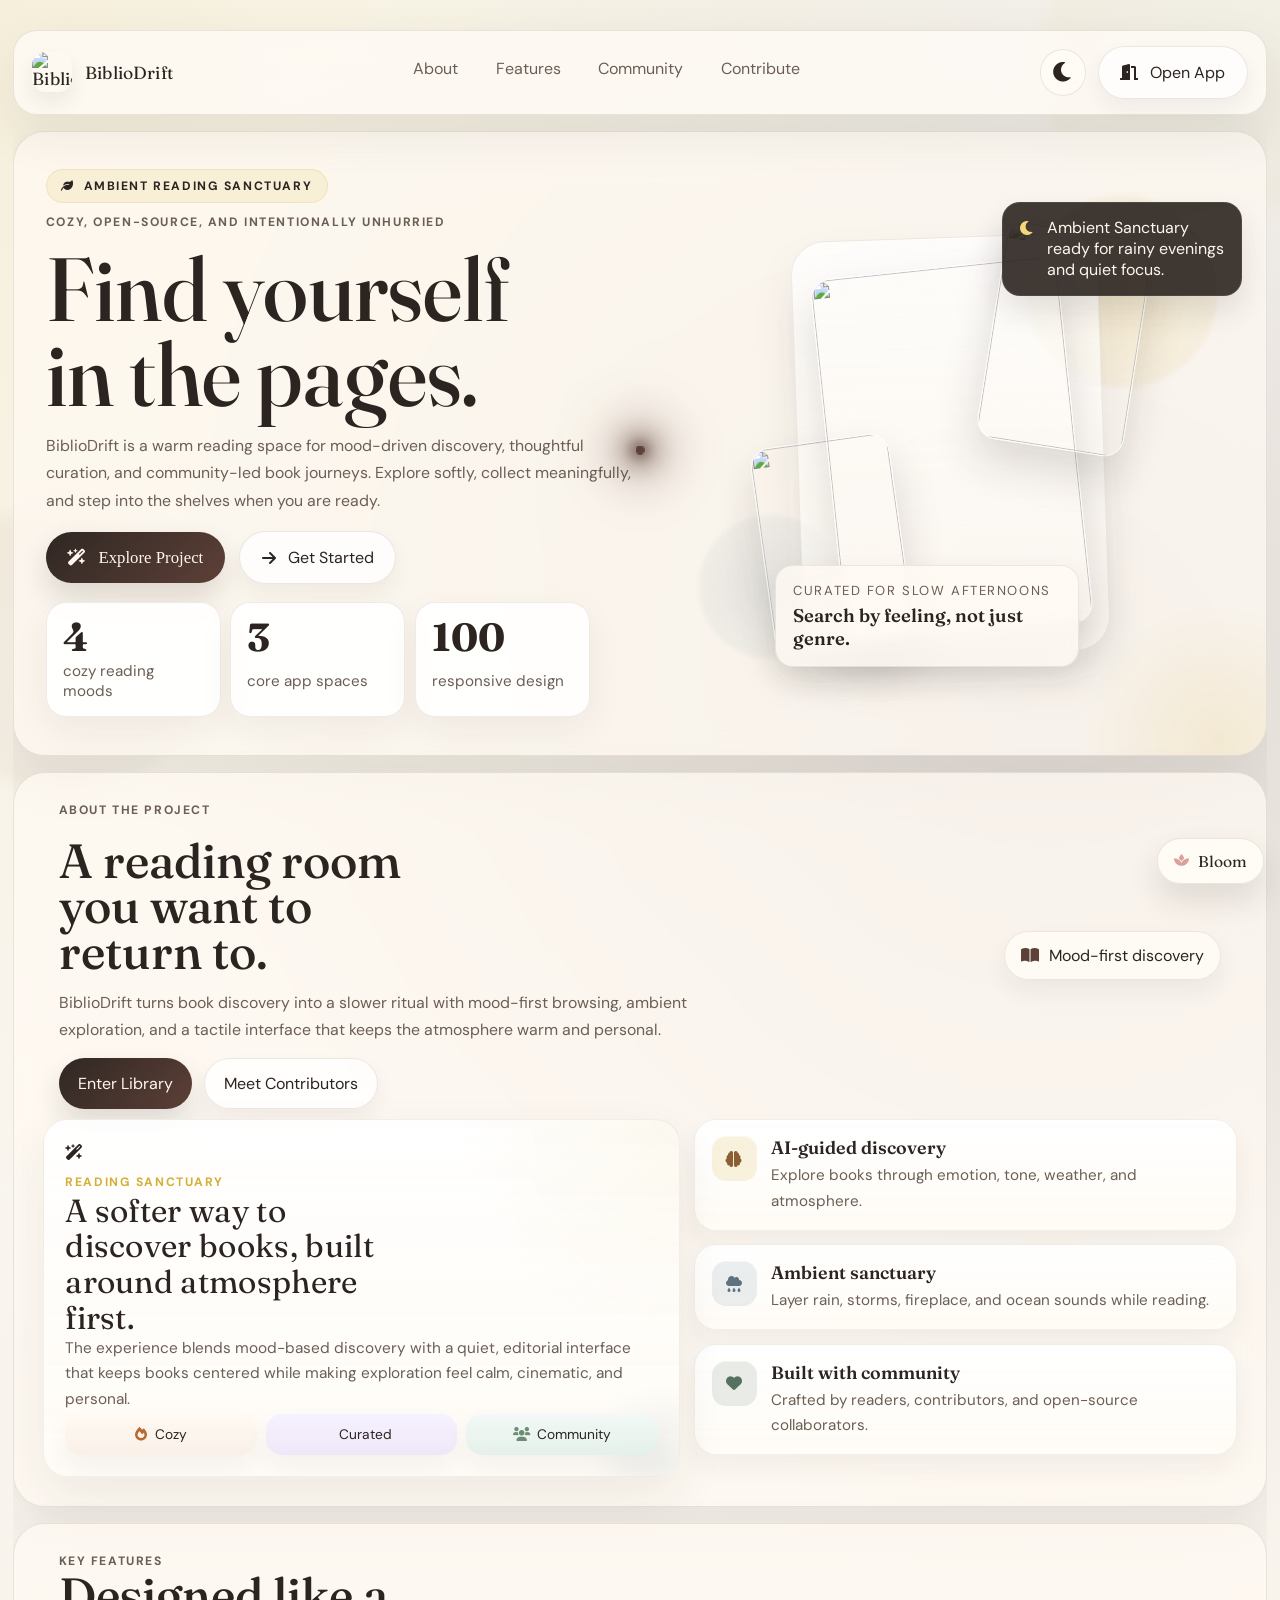
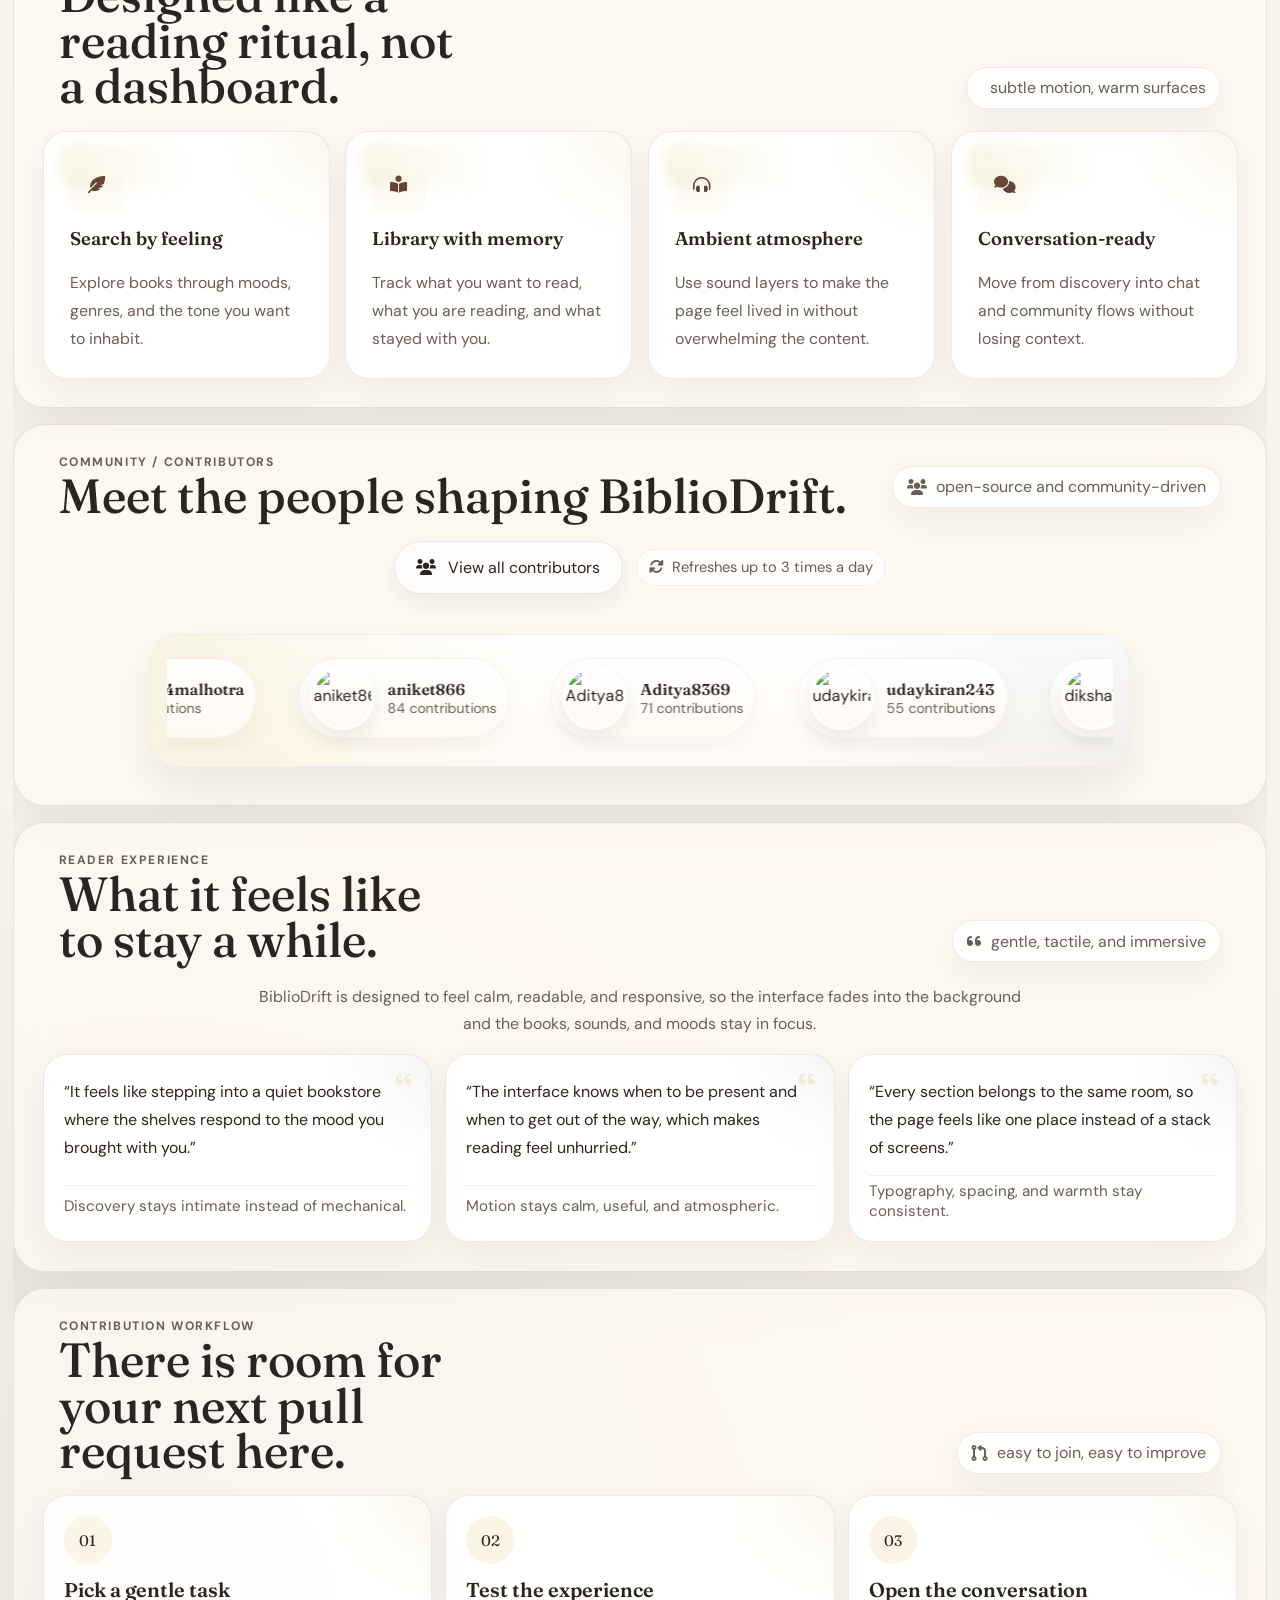
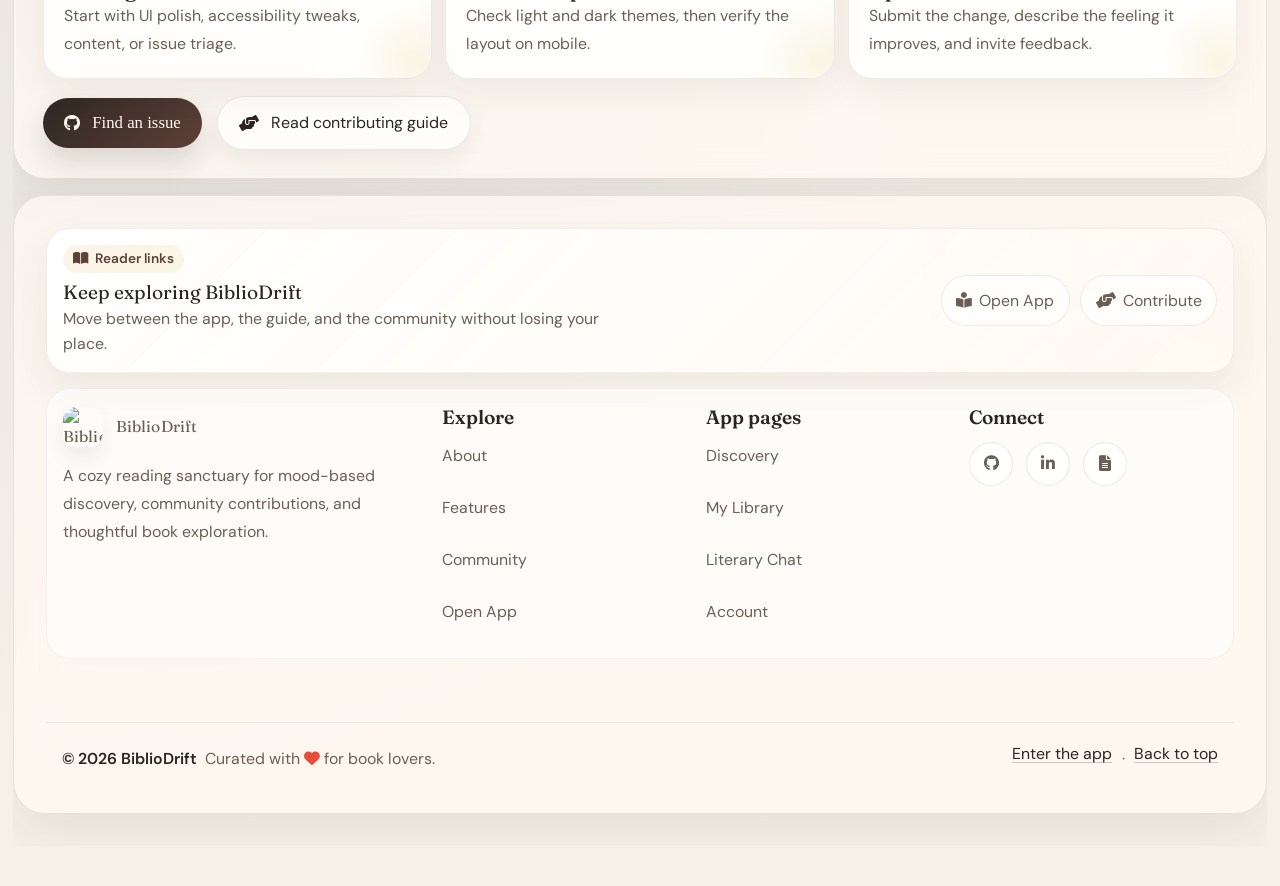
==== commit e93261a7: "Merge remote-tracking branch 'upstream/main' into termspageupdate" ====
--- a/frontend/pages/index.html
+++ b/frontend/pages/index.html
@@ -2,525 +2,1921 @@
 <html lang="en">
 
 <head>
-  <meta charset="UTF-8" />
-  <script>
-    (function () {
-      const theme = localStorage.getItem('bibliodrift_theme');
-      if (theme === 'night') {
-        document.documentElement.setAttribute('data-theme', 'night');
-      }
-    })();
-    document.addEventListener('DOMContentLoaded', function () {
-      const btn = document.getElementById('themeToggle');
-      if (!btn) {
-        console.error('themeToggle button not found');
-        return;
-      }
-
-      const icon = btn.querySelector('i');
-      const STORAGE_KEY = 'bibliodrift_theme';
-
-      function applyTheme(theme) {
-        if (theme === 'night') {
-          document.documentElement.setAttribute('data-theme', 'night');
-          if (icon) icon.className = 'fa-solid fa-sun';
-        } else {
-          document.documentElement.removeAttribute('data-theme');
-          if (icon) icon.className = 'fa-solid fa-moon';
-        }
-
-        localStorage.setItem(STORAGE_KEY, theme);
-        if (typeof restoreTheme === 'function') restoreTheme();
-        console.log('Theme applied:', theme);
-      }
-
-      // Load saved theme
-      const savedTheme = localStorage.getItem(STORAGE_KEY) || 'light';
-      applyTheme(savedTheme);
-
-      // Toggle on click
-      btn.addEventListener('click', function () {
-        const current =
-          document.documentElement.getAttribute('data-theme') === 'night'
-            ? 'night'
-            : 'light';
-
-        const next = current === 'night' ? 'light' : 'night';
-        applyTheme(next);
-      });
-    });
-  </script>
-  <script src="https://unpkg.com/dexie/dist/dexie.js"></script>
-  <script src="../js/db.js"></script>
-
-  <!-- <script src="../js/app.js"></script> -->
-  <script src="../js/library-3d.js"></script>
-  <meta name="viewport" content="width=device-width, initial-scale=1.0" />
-  <!-- SEO & Open Graph meta tags -->
-  <meta name="description"
-    content="BiblioDrift — Your mood-based book discovery app. Find your next read by how you feel, track your journey, and get AI-powered recommendations." />
-  <meta property="og:type" content="website" />
-  <meta property="og:url" content="https://bibliodrift-dm.netlify.app/" />
-  <meta property="og:title" content="BiblioDrift | Find yourself in the pages" />
-  <meta property="og:description"
-    content="BiblioDrift — Your mood-based book discovery app. Find your next read by how you feel, track your journey, and get AI-powered recommendations." />
-  <meta property="og:image" content="https://bibliodrift-dm.netlify.app/assets/images/og-banner.png" />
-  <meta property="og:image:width" content="1200" />
-  <meta property="og:image:height" content="630" />
-  <title>BiblioDrift | Find yourself in the pages</title>
-  <link rel="stylesheet" href="../css/style.css" />
-  <link rel="stylesheet" href="../css/keyboard-shortcuts.css" />
-  <link rel="stylesheet" href="../css/pwa.css">
-  <link rel="manifest" href="../manifest.json">
-  <style>
-    .hero,
-    .section-header,
-    .quiz-container,
-    .perspective-card {
-      color-scheme: light dark;
-    }
-
-    body {
-      position: relative;
-      background:
-        radial-gradient(circle at 12% 8%, rgba(212, 175, 55, 0.08), transparent 18%),
-        radial-gradient(circle at 88% 18%, rgba(93, 64, 55, 0.06), transparent 20%),
-        radial-gradient(circle at 50% 100%, rgba(212, 175, 55, 0.05), transparent 22%),
-        var(--bg-color);
-      isolation: isolate;
-    }
-
-    body::before {
-      content: '';
-      position: fixed;
-      inset: 0;
-      pointer-events: none;
-      z-index: 0;
-      background:
-        radial-gradient(circle at 50% 0%, rgba(255, 255, 255, 0.5), transparent 32%),
-        radial-gradient(circle at 18% 32%, rgba(212, 175, 55, 0.06), transparent 20%),
-        radial-gradient(circle at 82% 56%, rgba(93, 64, 55, 0.05), transparent 18%),
-        radial-gradient(circle at 50% 78%, rgba(212, 175, 55, 0.05), transparent 24%);
-      mix-blend-mode: screen;
-      opacity: 0.9;
-    }
-
-    main {
-      position: relative;
-      z-index: 1;
-    }
-
-    .hero {
-      position: relative;
-      max-width: 82rem;
-      margin: 0.75rem auto 0.9rem;
-      padding: clamp(2rem, 4vw, 3rem) clamp(1.25rem, 4vw, 2.5rem);
-      display: flex;
-      flex-direction: column;
-      justify-content: center;
-      gap: 1rem;
-      align-items: center;
-      text-align: center;
-      border-radius: 32px;
-      background:
-        radial-gradient(circle at 18% 20%, rgba(212, 175, 55, 0.18), transparent 28%),
-        radial-gradient(circle at 82% 74%, rgba(93, 64, 55, 0.08), transparent 24%),
-        linear-gradient(180deg, rgba(255, 255, 255, 0.9), rgba(255, 255, 255, 0.62));
-      border: 1px solid rgba(212, 175, 55, 0.24);
-      box-shadow:
-        0 18px 45px rgba(44, 36, 32, 0.12),
-        0 0 0 1px rgba(255, 255, 255, 0.35) inset,
-        0 0 60px rgba(212, 175, 55, 0.12);
-      backdrop-filter: blur(18px) saturate(1.2);
-      -webkit-backdrop-filter: blur(18px) saturate(1.2);
-      overflow: hidden;
-      isolation: isolate;
-    }
-
-    .hero::before {
-      content: '';
-      position: absolute;
-      inset: 1rem;
-      border-radius: 24px;
-      border: 1px solid rgba(212, 175, 55, 0.18);
-      pointer-events: none;
-    }
-
-    .hero::after {
-      content: '';
-      position: absolute;
-      inset: 0;
-      background:
-        radial-gradient(circle at 14% 24%, rgba(212, 175, 55, 0.45) 0 1px, transparent 2px),
-        radial-gradient(circle at 24% 70%, rgba(93, 64, 55, 0.34) 0 1.5px, transparent 3px),
-        radial-gradient(circle at 38% 38%, rgba(212, 175, 55, 0.28) 0 1.5px, transparent 3px),
-        radial-gradient(circle at 60% 18%, rgba(93, 64, 55, 0.22) 0 1px, transparent 2px),
-        radial-gradient(circle at 72% 58%, rgba(212, 175, 55, 0.3) 0 1.5px, transparent 3px),
-        radial-gradient(circle at 88% 28%, rgba(93, 64, 55, 0.26) 0 1px, transparent 2px),
-        radial-gradient(circle at 84% 84%, rgba(212, 175, 55, 0.24) 0 1.5px, transparent 3px);
-      opacity: 0.75;
-      filter: blur(0.2px);
-      animation: heroParticleDrift 14s ease-in-out infinite alternate;
-      pointer-events: none;
-      z-index: 0;
-    }
-
-    .hero-glow {
-      position: absolute;
-      inset: auto auto -14% -8%;
-      width: 22rem;
-      height: 22rem;
-      background: radial-gradient(circle, rgba(212, 175, 55, 0.2), transparent 68%);
-      filter: blur(18px);
-      opacity: 0.75;
-      pointer-events: none;
-      z-index: 0;
-    }
-
-    @keyframes heroParticleDrift {
-      from {
-        transform: translate3d(0, 0, 0) scale(1);
-        opacity: 0.58;
-      }
-
-      to {
-        transform: translate3d(0, -10px, 0) scale(1.02);
-        opacity: 0.92;
-      }
-    }
-
-    .hero-copy {
-      position: relative;
-      display: grid;
-      gap: 0.4rem;
-      max-width: 44rem;
-      justify-items: center;
-      margin-inline: auto;
-      z-index: 1;
-    }
-
-    .hero-kicker {
-      display: inline-flex;
-      align-items: center;
-      gap: 0.6rem;
-      width: fit-content;
-      padding: 0.35rem 0.7rem;
-      border-radius: 999px;
-      border: 1px solid var(--control-border);
-      background: rgba(255, 255, 255, 0.55);
-      color: color-mix(in srgb, var(--accent-gold) 65%, var(--text-main));
-      font-size: 0.75rem;
-      letter-spacing: 0.18em;
-      text-transform: uppercase;
-      box-shadow: 0 10px 26px rgba(44, 36, 32, 0.08);
-    }
-
-    .hero-kicker::before {
-      content: '';
-      width: 0.45rem;
-      height: 0.45rem;
-      border-radius: 999px;
-      background: var(--accent-gold);
-      box-shadow: 0 0 0 6px rgba(212, 175, 55, 0.14);
-      flex-shrink: 0;
-    }
-
-    .hero-title {
-      position: relative;
-      margin: 0;
-      max-width: 20ch;
-      font-size: clamp(2.7rem, 5.8vw, 4.3rem);
-      line-height: 0.86;
-      letter-spacing: -0.065em;
-      font-style: normal;
-      font-weight: 600;
-      text-wrap: nowrap;
-      color: var(--text-main);
-      text-shadow:
-        0 1px 0 rgba(255, 255, 255, 0.52),
-        0 14px 30px rgba(44, 36, 32, 0.14);
-      margin-inline: auto;
-    }
-
-    .hero p {
-      position: relative;
-      margin: 0;
-      max-width: 100%;
-      color: var(--text-muted);
-      font-size: clamp(1rem, 1.05vw, 1.08rem);
-      line-height: 1.7;
-      letter-spacing: 0.005em;
-      text-wrap: pretty;
-      margin-inline: auto;
-      white-space: nowrap;
-    }
-
-    .curated-section,
-    .reader-perspectives,
-    .reading-mood-quiz {
-      position: relative;
-    }
-
-    .curated-section::before,
-    .reader-perspectives::before,
-    .reading-mood-quiz::before {
-      content: '';
-      position: absolute;
-      inset: -2rem auto auto 50%;
-      width: min(58rem, 92vw);
-      height: 18rem;
-      transform: translateX(-50%);
-      border-radius: 999px;
-      background:
-        radial-gradient(circle, rgba(212, 175, 55, 0.12), transparent 62%),
-        radial-gradient(circle, rgba(93, 64, 55, 0.08), transparent 70%);
-      filter: blur(34px);
-      opacity: 0.7;
-      pointer-events: none;
-      z-index: 0;
-    }
-
-    .curated-section > *,
-    .reader-perspectives > *,
-    .reading-mood-quiz > * {
-      position: relative;
-      z-index: 1;
-    }
-
-    .section-header {
-      display: flex;
-      flex-direction: column;
-      align-items: flex-start;
-      gap: 0.35rem;
-      margin: 0 1rem 0.9rem;
-      padding-bottom: 0.85rem;
-      border-bottom: 1px solid var(--control-border);
-    }
-
-    .section-header h2 {
-      margin: 0;
-      font-size: clamp(1.45rem, 2.2vw, 2rem);
-      line-height: 1.1;
-      letter-spacing: -0.02em;
-      text-wrap: balance;
-    }
-
-    .section-header span {
-      color: color-mix(in srgb, var(--accent-gold) 82%, var(--text-main));
-      font-size: 0.78rem;
-      line-height: 1.35;
-      letter-spacing: 0.14em;
-      text-transform: uppercase;
-    }
-
-    .perspective-card,
-    .quiz-container,
-    .modal-content,
-    .chatbot-window,
-    .ambient-panel {
-      color: var(--text-main);
-    }
-
-    .perspective-card h3,
-    .quiz-question h3,
-    .quiz-results h3,
-    .modal-info h2,
-    .chatbot-name-status h4,
-    .ambient-panel h3 {
-      margin-bottom: 0.35rem;
-      line-height: 1.12;
-      letter-spacing: -0.02em;
-    }
-
-    .perspective-card h3 {
-      font-size: 1.12rem;
-    }
-
-    .perspective-text,
-    .quiz-container p,
-    .modal-subtitle,
-    .chatbot-status,
-    .ambient-option span,
-    .purchase-header,
-    .ai-header span {
-      line-height: 1.75;
-    }
-
-    .perspective-text,
-    .quiz-container p,
-    .modal-subtitle {
-      color: var(--text-muted);
-      font-size: 0.98rem;
-    }
-
-    [data-theme="night"] .hero {
-      background:
-        radial-gradient(circle at 18% 20%, rgba(252, 203, 78, 0.2), transparent 28%),
-        radial-gradient(circle at 82% 74%, rgba(255, 255, 255, 0.05), transparent 24%),
-        linear-gradient(180deg, rgba(31, 26, 23, 0.96), rgba(24, 20, 18, 0.92));
-      border-color: rgba(252, 203, 78, 0.24);
-      box-shadow:
-        0 18px 45px rgba(0, 0, 0, 0.45),
-        0 0 0 1px rgba(252, 203, 78, 0.06) inset,
-        0 0 60px rgba(252, 203, 78, 0.14);
-    }
-
-    [data-theme="night"] .hero::before {
-      border-color: rgba(252, 203, 78, 0.16);
-    }
-
-    [data-theme="night"] .hero-title {
-      text-shadow: 0 10px 30px rgba(0, 0, 0, 0.35);
-    }
-
-    [data-theme="night"] body::before {
-      background:
-        radial-gradient(circle at 50% 0%, rgba(255, 255, 255, 0.08), transparent 30%),
-        radial-gradient(circle at 20% 28%, rgba(252, 203, 78, 0.07), transparent 18%),
-        radial-gradient(circle at 82% 56%, rgba(255, 255, 255, 0.04), transparent 18%),
-        radial-gradient(circle at 50% 78%, rgba(252, 203, 78, 0.05), transparent 24%);
-      mix-blend-mode: screen;
-    }
-
-    [data-theme="night"] .curated-section::before,
-    [data-theme="night"] .reader-perspectives::before,
-    [data-theme="night"] .reading-mood-quiz::before {
-      background:
-        radial-gradient(circle, rgba(252, 203, 78, 0.1), transparent 62%),
-        radial-gradient(circle, rgba(255, 255, 255, 0.04), transparent 70%);
-      opacity: 0.55;
-    }
-
-    [data-theme="night"] .section-header span {
-      color: var(--accent-gold);
-    }
-
-    [data-theme="night"] .perspective-text,
-    [data-theme="night"] .quiz-container p,
-    [data-theme="night"] .modal-subtitle {
-      color: #d8c7b8;
-    }
-
-    .modal-info h2 {
-      font-size: clamp(1.55rem, 2.5vw, 2.2rem);
-      margin-bottom: 0.35rem;
-    }
-
-    .chatbot-name-status h4 {
-      font-size: 1rem;
-    }
-
-    .chatbot-status {
-      font-size: 0.84rem;
-      letter-spacing: 0.02em;
-    }
-
-    .quiz-options button,
-    .generate-tags-btn,
-    .retake-quiz-btn,
-    .btn-primary,
-    .btn-secondary,
-    .btn-preview {
-      letter-spacing: 0.01em;
-    }
-
-    @media (max-width: 768px) {
-      .hero {
-        margin-top: 1rem;
-        margin-bottom: 0.85rem;
-        border-radius: 26px;
-        padding: 1.6rem 1rem 2rem;
-        text-align: center;
-        align-items: center;
-      }
-
-      .hero::before {
-        inset: 0.75rem;
-        border-radius: 20px;
-      }
-
-      .hero h1 {
-        max-width: 100%;
-        font-size: clamp(2.1rem, 7vw, 3rem);
-        line-height: 0.9;
-      }
-
-      .hero p {
-        max-width: 30ch;
-        font-size: 0.94rem;
-        line-height: 1.68;
-        white-space: normal;
-      }
-
-      .hero-copy {
-        justify-items: center;
-      }
-
-      .section-header {
-        margin-inline: 0.5rem;
-      }
-
-      .section-header h2 {
-        font-size: 1.25rem;
-      }
-
-      .section-header span {
-        font-size: 0.72rem;
-      }
-
-      .modal-info h2 {
-        font-size: 1.45rem;
-      }
-    }
-
-    @media (max-width: 480px) {
-      .hero {
-        border-radius: 22px;
-        padding: 1.45rem 0.9rem 1.7rem;
-      }
-
-      .hero h1 {
-        max-width: 100%;
-        letter-spacing: -0.05em;
-        font-size: clamp(1.9rem, 8vw, 2.55rem);
-      }
-
-      .hero p,
-      .perspective-text,
-      .modal-subtitle {
-        font-size: 0.94rem;
-        line-height: 1.7;
-        white-space: normal;
-      }
-
-      .section-header h2,
-      .quiz-container h2,
-      .modal-info h2 {
-        letter-spacing: -0.01em;
-      }
-
-      .section-header span {
-        letter-spacing: 0.11em;
-      }
-    }
-  </style>
-  <!-- Fonts -->
-  <link rel="preconnect" href="https://fonts.googleapis.com" />
-  <link rel="preconnect" href="https://fonts.gstatic.com" crossorigin />
-  <link
-    href="https://fonts.googleapis.com/css2?family=Playfair+Display:ital,wght@0,400;0,600;1,400&family=Georgia&display=swap"
-    rel="stylesheet" />
-  <link rel="stylesheet" href="https://cdnjs.cloudflare.com/ajax/libs/font-awesome/6.0.0/css/all.min.css" />
-
-  <!-- Security: DOMPurify for XSS prevention -->
-  <script src="https://cdn.jsdelivr.net/npm/dompurify@3.0.6/dist/purify.min.js"></script>
-  <link rel="icon" href="../assets/images/biblioDrift_favicon.png" type="image/png">
-  <!-- PWA -->
-  <meta name="theme-color" content="#2c2420">
-  <meta name="apple-mobile-web-app-capable" content="yes">
-  <meta name="apple-mobile-web-app-status-bar-style" content="black-translucent">
-  <meta name="apple-mobile-web-app-title" content="BiblioDrift">
-  <link rel="apple-touch-icon" href="../assets/images/biblioDrift_favicon.png">
+    <meta charset="UTF-8" />
+    <meta name="viewport" content="width=device-width, initial-scale=1.0" />
+    <script>
+        (function () {
+            const theme = localStorage.getItem('bibliodrift_theme');
+            if (theme === 'night') {
+                document.documentElement.setAttribute('data-theme', 'night');
+            }
+        })();
+        
+        document.addEventListener('DOMContentLoaded', function () {
+            const btn = document.getElementById('themeToggle');
+            if (!btn) return;
+            const icon = btn.querySelector('i');
+            const STORAGE_KEY = 'bibliodrift_theme';
+            
+            function applyTheme(theme) {
+                if (theme === 'night') {
+                    document.documentElement.setAttribute('data-theme', 'night');
+                    if (icon) icon.className = 'fa-solid fa-sun';
+                } else {
+                    document.documentElement.removeAttribute('data-theme');
+                    if (icon) icon.className = 'fa-solid fa-moon';
+                }
+                localStorage.setItem(STORAGE_KEY, theme);
+            }
+            
+            btn.addEventListener('click', function () {
+                const current = document.documentElement.getAttribute('data-theme') === 'night' ? 'night' : 'light';
+                applyTheme(current === 'night' ? 'light' : 'night');
+            });
+        });
+    </script>
+    <meta name="description"
+        content="BiblioDrift is a cozy, community-driven reading sanctuary for discovering books by mood, collecting favorites, and exploring with AI-guided discovery." />
+    <meta name="theme-color" content="#2c2420" />
+    <title>BiblioDrift | A cozy reading sanctuary</title>
+    <script>
+        (function () {
+            const theme = localStorage.getItem('bibliodrift_theme');
+            if (theme === 'night') {
+                document.documentElement.setAttribute('data-theme', 'night');
+            }
+        })();
+    </script>
+    <link rel="stylesheet" href="../css/style.css" />
+    <link rel="stylesheet" href="../css/style-responsive.css" />
+    <link rel="stylesheet" href="../css/keyboard-shortcuts.css" />
+    <link rel="preconnect" href="https://fonts.googleapis.com" />
+    <link rel="preconnect" href="https://fonts.gstatic.com" crossorigin />
+    <link
+        href="https://fonts.googleapis.com/css2?family=DM+Sans:wght@400;500;700&family=Fraunces:opsz,wght@9..144,400;9..144,500;9..144,600&display=swap"
+        rel="stylesheet" />
+    <link rel="stylesheet" href="https://cdnjs.cloudflare.com/ajax/libs/font-awesome/6.0.0/css/all.min.css" />
+    <link rel="icon" href="../assets/images/biblioDrift_favicon.png" type="image/png" />
+    <link rel="stylesheet" href="../css/landing.css" />
+    <style>
+        :root {
+            --landing-bg: #f9f7f2;
+            --landing-surface: rgba(255, 250, 243, 0.72);
+            --landing-surface-strong: rgba(255, 255, 255, 0.86);
+            --landing-border: rgba(93, 64, 55, 0.12);
+            --landing-shadow: 0 18px 50px rgba(44, 36, 32, 0.08);
+            --landing-shadow-strong: 0 28px 80px rgba(44, 36, 32, 0.12);
+            --landing-gold: #d4af37;
+            --landing-wood: #5d4037;
+            --landing-ink: #2c2420;
+            --landing-muted: #6b5e55;
+            --landing-mist: #e7e1d8;
+            --landing-rain: #7f96a0;
+            --landing-rose: #dba09c;
+            --landing-forest: #6e8b74;
+            --landing-sand: #d9c0a7;
+        }
+
+        html {
+            scroll-behavior: smooth;
+        }
+
+        body.landing-page {
+            background:
+                radial-gradient(circle at top left, rgba(212, 175, 55, 0.14), transparent 28%),
+                radial-gradient(circle at 82% 16%, rgba(93, 64, 55, 0.16), transparent 26%),
+                radial-gradient(circle at 12% 78%, rgba(127, 150, 160, 0.12), transparent 24%),
+                linear-gradient(180deg, #fbfaf6 0%, #f8f3eb 44%, #f6f0e8 100%);
+            color: var(--landing-ink);
+            overflow-x: hidden;
+            font-family: "DM Sans", sans-serif;
+        }
+
+        body.landing-page::before,
+        body.landing-page::after {
+            content: "";
+            position: fixed;
+            inset: auto;
+            pointer-events: none;
+            z-index: 0;
+            border-radius: 50%;
+            filter: blur(8px);
+            opacity: 0.45;
+        }
+
+        body.landing-page::before {
+            width: 20rem;
+            height: 20rem;
+            top: -6rem;
+            right: -5rem;
+            background: rgba(212, 175, 55, 0.10);
+        }
+
+        body.landing-page::after {
+            width: 18rem;
+            height: 18rem;
+            left: -5rem;
+            bottom: 12vh;
+            background: rgba(93, 64, 55, 0.10);
+        }
+
+        body.landing-page.blossom-mode::before,
+        body.landing-page.blossom-mode::after {
+            animation: blossom-glow 8s ease-in-out infinite;
+        }
+
+        body.landing-page .landing-shell {
+            position: relative;
+            z-index: 1;
+            width: min(1320px, calc(100% - 1.6rem));
+            margin: 0.9rem auto 2.5rem;
+            padding: 1rem 0 0;
+        }
+
+        .landing-header {
+            position: sticky;
+            top: 1rem;
+            z-index: 12;
+            display: flex;
+            align-items: center;
+            justify-content: space-between;
+            gap: 1rem;
+            padding: 0.9rem 1.15rem;
+            border: 1px solid var(--landing-border);
+            border-radius: 24px;
+            background: rgba(255, 252, 246, 0.78);
+            backdrop-filter: blur(20px);
+            box-shadow: var(--landing-shadow);
+        }
+
+        .landing-brand {
+            display: inline-flex;
+            align-items: center;
+            gap: 0.8rem;
+            text-decoration: none;
+            color: var(--landing-ink);
+            font-family: "Fraunces", serif;
+            font-size: 1.1rem;
+            letter-spacing: 0.01em;
+        }
+
+        .landing-brand img {
+            width: 2.5rem;
+            height: 2.5rem;
+            border-radius: 14px;
+            box-shadow: 0 10px 20px rgba(44, 36, 32, 0.08);
+        }
+
+        .landing-nav {
+            display: flex;
+            align-items: center;
+            gap: 0.65rem;
+            flex-wrap: wrap;
+            justify-content: center;
+        }
+
+        .landing-nav a {
+            color: var(--landing-muted);
+            text-decoration: none;
+            padding: 0.5rem 0.85rem;
+            border-radius: 999px;
+            transition: background-color 0.2s ease, color 0.2s ease, transform 0.2s ease;
+        }
+
+        .landing-nav a:hover,
+        .landing-nav a:focus-visible {
+            color: var(--landing-ink);
+            background: rgba(212, 175, 55, 0.12);
+            transform: translateY(-1px);
+            outline: none;
+        }
+
+        .landing-header-actions {
+            display: flex;
+            align-items: center;
+            gap: 0.7rem;
+            flex-wrap: wrap;
+            justify-content: flex-end;
+        }
+
+        .landing-icon-btn {
+            width: 2.9rem;
+            height: 2.9rem;
+            border-radius: 999px;
+            border: 1px solid var(--landing-border);
+            background: rgba(255, 252, 246, 0.8);
+            color: var(--landing-ink);
+            display: inline-flex;
+            align-items: center;
+            justify-content: center;
+            cursor: pointer;
+            transition: transform 0.2s ease, box-shadow 0.2s ease, background-color 0.2s ease;
+        }
+
+        .landing-icon-btn:hover,
+        .landing-icon-btn:focus-visible {
+            transform: translateY(-2px);
+            background: #fff;
+            box-shadow: 0 12px 30px rgba(44, 36, 32, 0.1);
+            outline: none;
+        }
+
+        .landing-main {
+            display: grid;
+            gap: 1rem;
+            padding: 1rem 0 2rem;
+        }
+
+        .blossom-toggle {
+            position: fixed;
+            right: 1rem;
+            bottom: 1rem;
+            z-index: 25;
+            display: inline-flex;
+            align-items: center;
+            gap: 0.55rem;
+            padding: 0.78rem 1rem;
+            border-radius: 999px;
+            border: 1px solid rgba(93, 64, 55, 0.12);
+            background: rgba(255, 252, 246, 0.92);
+            color: var(--landing-ink);
+            box-shadow: 0 16px 32px rgba(44, 36, 32, 0.12);
+            backdrop-filter: blur(18px);
+            cursor: pointer;
+            transition: transform 0.2s ease, box-shadow 0.2s ease;
+        }
+
+        .blossom-toggle:hover,
+        .blossom-toggle:focus-visible {
+            transform: translateY(-2px);
+            box-shadow: 0 20px 36px rgba(44, 36, 32, 0.15);
+            outline: none;
+        }
+
+        .blossom-toggle i {
+            color: var(--landing-rose);
+        }
+
+        .blossom-toggle-label {
+            font-family: "Fraunces", serif;
+            font-size: 0.98rem;
+        }
+
+        .blossom-layer {
+            position: fixed;
+            inset: 0;
+            pointer-events: none;
+            overflow: hidden;
+            z-index: 30;
+        }
+
+        .blossom-petal {
+            position: absolute;
+            width: var(--petal-width, 0.72rem);
+            height: var(--petal-height, 1.05rem);
+            border-radius: 70% 70% 45% 45% / 85% 85% 35% 35%;
+            background:
+                radial-gradient(circle at 35% 30%, rgba(255,255,255,0.95) 0 10%, rgba(255,241,245,0.86) 14%, rgba(239,162,184,0.96) 100%),
+                linear-gradient(180deg, rgba(255,255,255,0.3), rgba(231,137,165,0.95));
+            box-shadow: 0 6px 14px rgba(220, 127, 157, 0.22);
+            opacity: 0;
+            transform: translate3d(0, 0, 0) rotate(0deg) scale(0.9);
+            animation: blossom-fall var(--petal-duration, 1800ms) cubic-bezier(.2,.8,.2,1) forwards;
+        }
+
+        .blossom-petal--large {
+            --petal-width: 0.9rem;
+            --petal-height: 1.3rem;
+        }
+
+        .blossom-petal--small {
+            --petal-width: 0.56rem;
+            --petal-height: 0.82rem;
+        }
+
+        .blossom-petal::before {
+            content: "";
+            position: absolute;
+            inset: 0.2rem 0.23rem 0.3rem;
+            border-radius: inherit;
+            background: radial-gradient(circle at 50% 35%, rgba(255,255,255,0.72), transparent 58%);
+            opacity: 0.7;
+        }
+
+        .landing-hero,
+        .landing-section,
+        .landing-footer {
+            border: 1px solid var(--landing-border);
+            border-radius: 32px;
+            background: var(--landing-surface);
+            backdrop-filter: blur(18px);
+            box-shadow: var(--landing-shadow);
+        }
+
+        .landing-hero {
+            display: grid;
+            grid-template-columns: minmax(0, 1.03fr) minmax(300px, 0.97fr);
+            gap: 1.2rem;
+            padding: clamp(1.25rem, 2.8vw, 2rem);
+            overflow: hidden;
+            position: relative;
+        }
+
+        .landing-hero::after {
+            content: "";
+            position: absolute;
+            inset: auto -6rem -8rem auto;
+            width: 18rem;
+            height: 18rem;
+            border-radius: 50%;
+            background: radial-gradient(circle, rgba(212, 175, 55, 0.14), transparent 68%);
+            pointer-events: none;
+        }
+
+        .hero-copy {
+            position: relative;
+            z-index: 1;
+            display: flex;
+            flex-direction: column;
+            gap: 1rem;
+            justify-content: center;
+            padding: 0.35rem 0;
+        }
+
+        .eyebrow-row {
+            display: flex;
+            flex-wrap: wrap;
+            gap: 0.65rem;
+            align-items: center;
+        }
+
+        .eyebrow-pill,
+        .eyebrow-note,
+        .section-kicker {
+            letter-spacing: 0.13em;
+            text-transform: uppercase;
+            font-size: 0.76rem;
+            font-weight: 700;
+        }
+
+        .eyebrow-pill {
+            display: inline-flex;
+            gap: 0.55rem;
+            align-items: center;
+            color: var(--landing-ink);
+            background: rgba(212, 175, 55, 0.12);
+            border: 1px solid rgba(212, 175, 55, 0.18);
+            border-radius: 999px;
+            padding: 0.5rem 0.9rem;
+        }
+
+        .eyebrow-note {
+            color: var(--landing-muted);
+        }
+
+        .landing-hero h1,
+        .landing-section h2 {
+            font-family: "Fraunces", serif;
+            font-weight: 500;
+            line-height: 0.95;
+            letter-spacing: 0;
+            color: var(--landing-ink);
+        }
+
+        .landing-hero h1 {
+            max-width: 9.5ch;
+            font-size: clamp(2.95rem, 7vw, 5.6rem);
+            margin: 0;
+        }
+
+        .landing-hero p,
+        .section-copy,
+        .quote-card p,
+        .workflow-step p,
+        .feature-card p,
+        .contributor-card p,
+        .landing-footer p,
+        .landing-footer a {
+            line-height: 1.75;
+            color: var(--landing-muted);
+            font-size: 0.99rem;
+        }
+
+        .landing-cta-group,
+        .contribute-actions {
+            display: flex;
+            gap: 0.9rem;
+            flex-wrap: wrap;
+            align-items: center;
+        }
+
+        .btn-ghost,
+        .btn-primary.landing-cta-primary {
+            text-decoration: none;
+            border-radius: 999px;
+            display: inline-flex;
+            align-items: center;
+            gap: 0.75rem;
+            padding: 0.95rem 1.35rem;
+            transition: transform 0.2s ease, box-shadow 0.2s ease, background-color 0.2s ease, color 0.2s ease;
+        }
+
+        .btn-primary.landing-cta-primary {
+            background: linear-gradient(135deg, #2f2723, var(--landing-wood));
+            color: #fff7ef;
+            box-shadow: 0 14px 28px rgba(44, 36, 32, 0.15);
+        }
+
+        .btn-primary.landing-cta-primary:hover,
+        .btn-primary.landing-cta-primary:focus-visible,
+        .btn-ghost:hover,
+        .btn-ghost:focus-visible {
+            transform: translateY(-2px);
+            outline: none;
+        }
+
+        .btn-ghost {
+            color: var(--landing-ink);
+            background: rgba(255, 255, 255, 0.75);
+            border: 1px solid var(--landing-border);
+            box-shadow: 0 10px 20px rgba(44, 36, 32, 0.06);
+        }
+
+        .btn-ghost:hover,
+        .btn-ghost:focus-visible {
+            background: #fff;
+            box-shadow: 0 16px 30px rgba(44, 36, 32, 0.08);
+        }
+
+        .hero-metrics {
+            display: grid;
+            grid-template-columns: repeat(3, minmax(0, 1fr));
+            gap: 0.6rem;
+            margin-top: 0.1rem;
+            max-width: 34rem;
+        }
+
+        .metric-card,
+        .section-chip,
+        .testimonial-card,
+        .feature-card,
+        .contributor-card,
+        .workflow-step,
+        .about-card,
+        .quote-card {
+            border: 1px solid rgba(93, 64, 55, 0.10);
+            background: var(--landing-surface-strong);
+            box-shadow: 0 14px 36px rgba(44, 36, 32, 0.06);
+        }
+
+        .metric-card {
+            border-radius: 20px;
+            padding: 0.95rem 1rem;
+            display: grid;
+            gap: 0.25rem;
+            min-height: 7rem;
+        }
+
+        .metric-card strong {
+            color: var(--landing-ink);
+            font-family: "Fraunces", serif;
+            font-size: clamp(1.8rem, 4vw, 2.45rem);
+            line-height: 1;
+        }
+
+        .metric-card span {
+            color: var(--landing-muted);
+            font-size: 0.95rem;
+        }
+
+        .hero-visual {
+            position: relative;
+            min-height: 31rem;
+            display: grid;
+            align-items: center;
+            justify-items: center;
+        }
+
+        .hero-orb {
+            position: absolute;
+            border-radius: 50%;
+            filter: blur(2px);
+            animation: floatOrb 10s ease-in-out infinite;
+        }
+
+        .orb-one {
+            width: 12rem;
+            height: 12rem;
+            top: 2rem;
+            right: 1rem;
+            background: radial-gradient(circle, rgba(212, 175, 55, 0.18), rgba(212, 175, 55, 0.04));
+        }
+
+        .orb-two {
+            width: 9rem;
+            height: 9rem;
+            bottom: 4rem;
+            left: 2rem;
+            background: radial-gradient(circle, rgba(127, 150, 160, 0.18), rgba(127, 150, 160, 0.03));
+            animation-delay: -3s;
+        }
+
+        .hero-book-stack {
+            position: relative;
+            width: min(100%, 24rem);
+            min-height: 30rem;
+            display: grid;
+            place-items: center;
+        }
+
+        .hero-book-stack::before {
+            content: "";
+            position: absolute;
+            inset: 7% 10% 6% 10%;
+            border-radius: 34px;
+            background: linear-gradient(180deg, rgba(255, 255, 255, 0.72), rgba(255, 250, 243, 0.42));
+            border: 1px solid rgba(93, 64, 55, 0.09);
+            box-shadow: inset 0 1px 0 rgba(255, 255, 255, 0.5), 0 22px 44px rgba(44, 36, 32, 0.08);
+            transform: rotate(-2deg);
+        }
+
+        .hero-book {
+            position: absolute;
+            border-radius: 20px;
+            overflow: hidden;
+            border: 1px solid rgba(255, 255, 255, 0.65);
+            box-shadow: 0 22px 40px rgba(44, 36, 32, 0.15);
+            animation: floatCard 8s ease-in-out infinite;
+        }
+
+        .hero-book img {
+            width: 100%;
+            height: 100%;
+            object-fit: cover;
+            display: block;
+        }
+
+        .book-large {
+            width: 15.5rem;
+            height: 23rem;
+            transform: rotate(-6deg) translateY(0.5rem);
+            z-index: 2;
+        }
+
+        .book-small-top {
+            width: 9.25rem;
+            height: 13.75rem;
+            top: 1.6rem;
+            right: 0.25rem;
+            transform: rotate(9deg);
+            animation-delay: -1.5s;
+            z-index: 3;
+        }
+
+        .book-small-bottom {
+            width: 8.75rem;
+            height: 13rem;
+            left: 0.2rem;
+            bottom: 2.2rem;
+            transform: rotate(-8deg);
+            animation-delay: -2.8s;
+            z-index: 1;
+        }
+
+        .hero-caption {
+            position: absolute;
+            left: 1rem;
+            bottom: 1rem;
+            width: min(19rem, 88%);
+            padding: 1rem 1.1rem;
+            border-radius: 18px;
+            background: rgba(255, 250, 243, 0.82);
+            backdrop-filter: blur(10px);
+            border: 1px solid rgba(93, 64, 55, 0.1);
+            box-shadow: 0 12px 28px rgba(44, 36, 32, 0.08);
+            z-index: 4;
+        }
+
+        .hero-caption span,
+        .hero-caption strong,
+        .hero-note {
+            display: block;
+        }
+
+        .hero-caption span {
+            color: var(--landing-muted);
+            font-size: 0.82rem;
+            text-transform: uppercase;
+            letter-spacing: 0.12em;
+            margin-bottom: 0.35rem;
+        }
+
+        .hero-caption strong {
+            color: var(--landing-ink);
+            font-family: "Fraunces", serif;
+            font-weight: 600;
+            font-size: 1.15rem;
+            line-height: 1.25;
+        }
+
+        .hero-note {
+            position: absolute;
+            right: -0.5rem;
+            top: 2.4rem;
+            max-width: 15rem;
+            padding: 0.9rem 1rem;
+            border-radius: 18px;
+            background: rgba(44, 36, 32, 0.9);
+            color: #fff7ef;
+            border: 1px solid rgba(255, 255, 255, 0.08);
+            box-shadow: 0 16px 30px rgba(44, 36, 32, 0.12);
+            display: flex;
+            gap: 0.75rem;
+            align-items: flex-start;
+            z-index: 5;
+        }
+
+        .hero-note i {
+            color: #f6d67b;
+            margin-top: 0.15rem;
+        }
+
+        .landing-section {
+            padding: clamp(1.15rem, 2.6vw, 1.8rem);
+        }
+
+        .section-header {
+            display: flex;
+            gap: 1rem;
+            justify-content: space-between;
+            align-items: end;
+            margin-bottom: 1.35rem;
+            flex-wrap: wrap;
+        }
+
+        .section-header h2 {
+            margin-top: 0.2rem;
+            font-size: clamp(1.85rem, 4vw, 3rem);
+            max-width: 13ch;
+        }
+
+        .section-header p,
+        .section-header span {
+            color: var(--landing-muted);
+        }
+
+        .community-title-inline {
+            max-width: none;
+            white-space: nowrap;
+            display: inline-block;
+            width: auto;
+            text-align: left;
+            color: var(--landing-ink);
+            font-size: clamp(2rem, 4.5vw, 3.25rem);
+            line-height: 1.08;
+            margin: 0.25rem 0 0;
+        }
+
+        @media (max-width: 720px) {
+            .community-title-inline {
+                white-space: normal;
+                font-size: clamp(1.8rem, 6vw, 2.35rem);
+            }
+        }
+
+        .community-header-row {
+            display: flex;
+            align-items: center;
+            gap: 1rem;
+            flex-wrap: wrap;
+            justify-content: space-between;
+        }
+
+        .community-header-row > div {
+            flex: 1 1 auto;
+            text-align: left;
+        }
+
+        .community-header-row .section-chip {
+            margin: 0;
+            flex: 0 0 auto;
+        }
+
+        @media (max-width: 720px) {
+            .community-header-row {
+                justify-content: center;
+            }
+
+            .community-header-row > div {
+                text-align: center;
+            }
+        }
+
+        .section-chip {
+            display: inline-flex;
+            gap: 0.55rem;
+            align-items: center;
+            border-radius: 999px;
+            padding: 0.6rem 0.9rem;
+            white-space: nowrap;
+        }
+
+        .about-grid,
+        .feature-grid,
+        .community-grid,
+        .testimonial-grid,
+        .workflow-grid,
+        .footer-grid {
+            display: grid;
+            gap: 1rem;
+        }
+
+        .about-grid {
+            grid-template-columns: minmax(0, 1.08fr) minmax(0, 0.92fr);
+            align-items: stretch;
+            gap: 0.85rem;
+        }
+
+        .about-feature-stack {
+            display: grid;
+            gap: 0.85rem;
+            align-content: start;
+        }
+
+        .about-card,
+        .feature-card,
+        .contributor-card,
+        .workflow-step,
+        .quote-card,
+        .testimonial-card {
+            border-radius: 24px;
+            padding: 1.25rem;
+            transition: transform 0.25s ease, box-shadow 0.25s ease, border-color 0.25s ease;
+        }
+
+        .about-card:hover,
+        .feature-card:hover,
+        .contributor-card:hover,
+        .workflow-step:hover,
+        .quote-card:hover,
+        .testimonial-card:hover {
+            transform: translateY(-3px);
+            box-shadow: var(--landing-shadow-strong);
+            border-color: rgba(212, 175, 55, 0.18);
+        }
+
+        .about-card {
+            display: grid;
+            gap: 0.7rem;
+            align-content: center;
+            padding: 1.35rem 1.35rem;
+            position: relative;
+            overflow: hidden;
+            background:
+                radial-gradient(circle at top right, rgba(212, 175, 55, 0.08), transparent 30%),
+                linear-gradient(180deg, rgba(255, 255, 255, 0.92), rgba(255, 252, 246, 0.84));
+            border-color: rgba(93, 64, 55, 0.08);
+            box-shadow: 0 20px 50px rgba(44, 36, 32, 0.07);
+        }
+
+        .about-card::after {
+            content: "";
+            position: absolute;
+            inset: auto -4rem -4rem auto;
+            width: 10rem;
+            height: 10rem;
+            border-radius: 50%;
+            background: radial-gradient(circle, rgba(127, 150, 160, 0.12), transparent 68%);
+            pointer-events: none;
+        }
+
+        .about-card>* {
+            position: relative;
+            z-index: 1;
+        }
+
+        .about-card .section-kicker {
+            color: var(--landing-gold);
+            margin-bottom: 0.05rem;
+        }
+
+        .about-lede {
+            margin: 0;
+            max-width: 16ch;
+            font-family: "Fraunces", serif;
+            font-size: clamp(1.45rem, 2.7vw, 2rem);
+            line-height: 1.12;
+            color: var(--landing-ink);
+            letter-spacing: 0.01em;
+        }
+
+        .about-card .section-copy {
+            margin: 0;
+            max-width: 52ch;
+            line-height: 1.65;
+            font-size: 0.96rem;
+        }
+
+        .about-card .section-copy+.section-copy {
+            margin-top: -0.15rem;
+        }
+
+        .about-header {
+            align-items: center;
+            margin-bottom: 1rem;
+        }
+
+        .about-heading-content {
+            display: grid;
+            gap: 0.9rem;
+            max-width: 48rem;
+        }
+
+        .about-heading-content h2 {
+            max-width: 12ch;
+        }
+
+        .about-subtext {
+            max-width: 40rem;
+            margin: 0;
+            font-size: 0.99rem;
+            line-height: 1.72;
+        }
+
+        .about-cta-row {
+            display: flex;
+            gap: 0.75rem;
+            flex-wrap: wrap;
+        }
+
+        .primary-about-btn,
+        .secondary-about-btn {
+            text-decoration: none;
+            border-radius: 999px;
+            display: inline-flex;
+            align-items: center;
+            justify-content: center;
+            gap: 0.65rem;
+            padding: 0.88rem 1.2rem;
+            transition: transform 0.2s ease, box-shadow 0.2s ease, background-color 0.2s ease, color 0.2s ease;
+        }
+
+        .primary-about-btn {
+            background: linear-gradient(135deg, #2f2723, var(--landing-wood));
+            color: #fff7ef;
+            box-shadow: 0 14px 28px rgba(44, 36, 32, 0.14);
+        }
+
+        .secondary-about-btn {
+            background: rgba(255, 255, 255, 0.76);
+            color: var(--landing-ink);
+            border: 1px solid rgba(93, 64, 55, 0.12);
+            box-shadow: 0 10px 20px rgba(44, 36, 32, 0.06);
+        }
+
+        .primary-about-btn:hover,
+        .primary-about-btn:focus-visible,
+        .secondary-about-btn:hover,
+        .secondary-about-btn:focus-visible {
+            transform: translateY(-2px);
+            outline: none;
+        }
+
+        .secondary-about-btn:hover,
+        .secondary-about-btn:focus-visible {
+            background: #fff;
+            box-shadow: 0 16px 30px rgba(44, 36, 32, 0.08);
+        }
+
+        .about-floating-chip {
+            display: inline-flex;
+            align-items: center;
+            gap: 0.65rem;
+            justify-self: end;
+            padding: 0.8rem 1rem;
+            border-radius: 999px;
+            border: 1px solid rgba(93, 64, 55, 0.1);
+            background: rgba(255, 252, 246, 0.82);
+            color: var(--landing-ink);
+            box-shadow: 0 12px 24px rgba(44, 36, 32, 0.06);
+        }
+
+        .about-floating-chip i {
+            color: var(--landing-wood);
+        }
+
+        .about-mini,
+        .about-bridge,
+        .about-aside {
+            display: none;
+        }
+
+        .about-mood-row {
+            display: grid;
+            grid-template-columns: repeat(3, minmax(0, 1fr));
+            gap: 0.55rem;
+            margin-top: 0.15rem;
+        }
+
+        .about-mood-pill,
+        .workflow-step span,
+        .quote-card span {
+            display: inline-flex;
+            align-items: center;
+            justify-content: center;
+        }
+
+        .about-mood-pill {
+            gap: 0.45rem;
+            padding: 0.75rem 0.85rem;
+            border-radius: 16px;
+            background:
+                linear-gradient(180deg, rgba(255, 255, 255, 0.94), rgba(255, 252, 246, 0.86));
+            box-shadow: 0 12px 26px rgba(44, 36, 32, 0.05);
+            border-color: rgba(93, 64, 55, 0.08);
+            color: var(--landing-ink);
+            font-size: 0.86rem;
+            line-height: 1.2;
+            text-align: center;
+        }
+
+        .about-mood-pill:nth-child(1) {
+            background: linear-gradient(180deg, rgba(255, 250, 243, 0.98), rgba(248, 239, 230, 0.92));
+        }
+
+        .about-mood-pill:nth-child(2) {
+            background: linear-gradient(180deg, rgba(247, 242, 255, 0.98), rgba(236, 229, 248, 0.92));
+        }
+
+        .about-mood-pill:nth-child(3) {
+            background: linear-gradient(180deg, rgba(242, 249, 246, 0.98), rgba(227, 239, 233, 0.92));
+        }
+
+        .about-mood-pill:nth-child(1) i { color: #b66b2f; }
+        .about-mood-pill:nth-child(2) i { color: #7f96a0; }
+        .about-mood-pill:nth-child(3) i { color: #6e8b74; }
+
+        .about-mood-pill i {
+            color: var(--landing-wood);
+        }
+
+        .mini-feature-card {
+            display: grid;
+            grid-template-columns: auto 1fr;
+            gap: 0.9rem;
+            align-items: start;
+            padding: 1rem 1.05rem;
+            border-radius: 22px;
+            background:
+                linear-gradient(180deg, rgba(255, 255, 255, 0.94), rgba(255, 252, 246, 0.86));
+            border: 1px solid rgba(93, 64, 55, 0.08);
+            box-shadow: 0 12px 26px rgba(44, 36, 32, 0.05);
+        }
+
+        .mini-feature-icon {
+            width: 2.8rem;
+            height: 2.8rem;
+            border-radius: 14px;
+            display: grid;
+            place-items: center;
+            background: rgba(212, 175, 55, 0.12);
+            color: var(--landing-wood);
+            box-shadow: inset 0 1px 0 rgba(255, 255, 255, 0.45);
+        }
+
+        .about-feature-stack .mini-feature-card:nth-child(1) .mini-feature-icon {
+            background: rgba(212, 175, 55, 0.16);
+            color: #8b5e34;
+        }
+
+        .about-feature-stack .mini-feature-card:nth-child(2) .mini-feature-icon {
+            background: rgba(127, 150, 160, 0.16);
+            color: #5f7280;
+        }
+
+        .about-feature-stack .mini-feature-card:nth-child(3) .mini-feature-icon {
+            background: rgba(110, 139, 116, 0.16);
+            color: #56715d;
+        }
+
+        .mini-feature-card h3 {
+            color: var(--landing-ink);
+            font-family: "Fraunces", serif;
+            font-size: 1.12rem;
+            font-weight: 600;
+            margin: 0 0 0.25rem;
+        }
+
+        .mini-feature-card p {
+            margin: 0;
+            color: var(--landing-muted);
+            line-height: 1.65;
+            font-size: 0.95rem;
+        }
+
+        #about-project .section-header {
+            margin-bottom: 0.65rem;
+        }
+
+        #about-project .section-copy+.section-copy {
+            margin-top: -0.2rem;
+        }
+
+        #about-project .section-kicker {
+            margin-bottom: 0.15rem;
+        }
+
+        .about-mood-pill i,
+        .feature-card i,
+        .workflow-step span,
+        .quote-card i {
+            color: var(--landing-wood);
+        }
+
+        .about-mood-pill strong,
+        .feature-card h3,
+        .contributor-card h3,
+        .workflow-step h3 {
+            color: var(--landing-ink);
+            font-family: "Fraunces", serif;
+            font-size: 1.25rem;
+            font-weight: 600;
+            margin: 0;
+        }
+
+        .feature-card p,
+        .contributor-card p,
+        .workflow-step p,
+        .quote-card p,
+        .testimonial-card p {
+            margin: 0;
+        }
+
+        .about-mini i {
+            width: 2.6rem;
+            height: 2.6rem;
+            border-radius: 12px;
+            display: grid;
+            place-items: center;
+            background: rgba(212, 175, 55, 0.12);
+            margin-top: 0.2rem;
+        }
+
+        /* Feature grid + animated cards */
+        .feature-grid {
+            grid-template-columns: repeat(4, minmax(0, 1fr));
+            gap: 1rem;
+        }
+
+        @keyframes feature-fade-up {
+            from { opacity: 0; transform: translateY(10px) scale(0.995); }
+            to { opacity: 1; transform: translateY(0) scale(1); }
+        }
+
+        .feature-card {
+            position: relative;
+            display: grid;
+            gap: 0.9rem;
+            padding: 1.6rem;
+            background:
+                radial-gradient(circle at top right, rgba(212, 175, 55, 0.08), transparent 28%),
+                var(--landing-surface-strong);
+            border-radius: 24px;
+            opacity: 0;
+            transform: translateY(10px) scale(0.995);
+            animation: feature-fade-up 520ms cubic-bezier(.2,.8,.2,1) forwards;
+            transition: transform 0.28s cubic-bezier(.2,.8,.2,1), box-shadow 0.28s ease, border-color 0.28s ease;
+            overflow: hidden;
+        }
+
+        .feature-card::before{
+            content: "";
+            position: absolute;
+            left: 1rem;
+            top: 0.7rem;
+            width: 46%;
+            height: 46px;
+            border-radius: 12px;
+            background: linear-gradient(90deg, rgba(212,175,55,0.14), rgba(255,255,255,0.0));
+            filter: blur(6px);
+            opacity: 0.9;
+            pointer-events: none;
+        }
+
+        /* Staggered entrance for the four feature cards */
+        #key-features .feature-card:nth-child(1){ animation-delay: 120ms; }
+        #key-features .feature-card:nth-child(2){ animation-delay: 240ms; }
+        #key-features .feature-card:nth-child(3){ animation-delay: 360ms; }
+        #key-features .feature-card:nth-child(4){ animation-delay: 480ms; }
+
+        .feature-card:hover {
+            transform: translateY(-8px) scale(1.006);
+            box-shadow: 0 18px 40px rgba(44,36,32,0.08);
+            border-color: rgba(212, 175, 55, 0.12);
+        }
+
+        .feature-card i {
+            width: 3.4rem;
+            height: 3.4rem;
+            border-radius: 14px;
+            display: grid;
+            place-items: center;
+            background: linear-gradient(180deg, rgba(255,255,255,0.9), rgba(212,175,55,0.06));
+            color: var(--landing-wood);
+            font-size: 1.08rem;
+            box-shadow: inset 0 1px 0 rgba(255, 255, 255, 0.45);
+            transition: transform 0.22s ease, box-shadow 0.22s ease, background 0.22s ease;
+        }
+
+        .feature-card:hover i { transform: scale(1.08) translateY(-2px); box-shadow: 0 10px 26px rgba(44,36,32,0.07); }
+
+        .feature-card h3 {
+            margin: 0.15rem 0 0.35rem;
+            font-size: 1.15rem;
+            line-height: 1.12;
+            font-weight: 600;
+            color: var(--landing-ink);
+        }
+
+        .feature-card p { color: var(--landing-muted); margin: 0; }
+
+        .feature-card:focus {
+            outline: none;
+            box-shadow: 0 0 0 4px rgba(212,175,55,0.12), 0 12px 30px rgba(44,36,32,0.06);
+            transform: translateY(-6px) scale(1.004);
+        }
+
+        @media (prefers-reduced-motion: reduce) {
+            .feature-card { animation: none !important; transition: none !important; transform: none !important; opacity: 1 !important; }
+            .feature-card:hover, .feature-card:focus { transform: none; box-shadow: none; }
+        }
+
+        .community-grid {
+            grid-template-columns: repeat(4, minmax(0, 1fr));
+            gap: 0.85rem;
+        }
+
+        .contributor-card {
+            display: grid;
+            gap: 0.9rem;
+            text-align: left;
+            background:
+                linear-gradient(180deg, rgba(255, 255, 255, 0.92), rgba(255, 252, 246, 0.84));
+        }
+
+        /* Carousel styles for community section */
+        .community-carousel { display:flex; align-items:center; gap:12px; max-width:980px; margin:0 auto; }
+        .community-track { display:flex; width:100%; overflow:hidden; scroll-behavior:smooth; }
+        .community-track .contributor-card { flex:0 0 100%; box-sizing:border-box; padding:1.15rem; border-radius:16px; }
+        .carousel-btn { background:var(--landing-surface); border:1px solid rgba(0,0,0,0.04); width:38px; height:38px; border-radius:999px; display:grid; place-items:center; cursor:pointer; }
+        .carousel-btn:hover { transform: translateY(-2px); box-shadow:0 8px 20px rgba(44,36,32,0.06); }
+        .carousel-dots { display:flex; gap:8px; justify-content:center; width:100%; margin-top:10px; }
+        .carousel-dot { width:8px; height:8px; background:rgba(0,0,0,0.12); border-radius:999px; cursor:pointer; }
+        .carousel-dot.active { background:var(--landing-gold); box-shadow:0 4px 10px rgba(212,175,55,0.12); }
+
+        @media (max-width: 880px) {
+            .community-carousel { gap:8px; }
+            .carousel-btn { width:34px; height:34px; }
+        }
+
+        /* Live contributors list */
+        .contributors-list { display:block; max-width:980px; margin:0 auto; padding:0.6rem 0; }
+        .contributors-loading { color: var(--landing-muted); padding:0.8rem 0; text-align:center; }
+        .contributors-grid { display:flex; gap:1rem; flex-wrap:wrap; justify-content:center; align-items:center; }
+        .contributors-slider { position:relative; overflow:hidden; padding:12px 0; }
+        .slider-track { display:flex; align-items:center; will-change:transform; }
+        .slide { flex:0 0 auto; box-sizing:border-box; display:flex; justify-content:center; padding:0 12px; }
+        .contributor-item { display:flex; gap:0.8rem; align-items:center; padding:0.4rem 0.6rem; text-decoration:none; color:var(--landing-ink); border-radius:12px; transition:transform 0.18s ease, box-shadow 0.18s ease; }
+        .contributor-avatar-img { width:96px; height:96px; border-radius:999px; object-fit:cover; box-shadow: 0 12px 28px rgba(44,36,32,0.08); }
+        .contributor-meta { display:flex; flex-direction:column; }
+        .contributor-name { font-weight:700; font-family:"Fraunces", serif; font-size:0.96rem; }
+        .contrib-count { color:var(--landing-muted); font-size:0.82rem; }
+        .contributors-toggle { position:absolute; right:12px; bottom:6px; background:rgba(255,255,255,0.9); border-radius:999px; padding:6px 10px; font-size:13px; box-shadow:0 6px 18px rgba(44,36,32,0.06); cursor:pointer; }
+        .contributor-item { display:flex; gap:0.8rem; align-items:center; padding:0.5rem 0.6rem; text-decoration:none; color:var(--landing-ink); border-radius:12px; transition:transform 0.18s ease, box-shadow 0.18s ease; }
+        .contributor-item:hover { transform: translateY(-4px); box-shadow: 0 8px 28px rgba(44,36,32,0.06); }
+        .contributor-avatar-img { width:64px; height:64px; border-radius:999px; object-fit:cover; box-shadow: 0 8px 18px rgba(44,36,32,0.06); }
+        .contributor-meta { display:flex; flex-direction:column; }
+        .contributor-name { font-weight:700; font-family:"Fraunces", serif; font-size:0.98rem; }
+        .contrib-count { color:var(--landing-muted); font-size:0.88rem; }
+
+        @media (max-width:640px){ .contributor-avatar-img{width:52px;height:52px} .contributor-item{gap:0.6rem} }
+
+        .contributor-avatar {
+            width: 3.25rem;
+            height: 3.25rem;
+            border-radius: 16px;
+            font-family: "Fraunces", serif;
+            font-size: 1.1rem;
+            letter-spacing: 0.05em;
+            color: #fff7ef;
+            box-shadow: 0 14px 28px rgba(44, 36, 32, 0.12);
+            display: grid;
+            place-items: center;
+        }
+
+        .avatar-amber {
+            background: linear-gradient(135deg, #5d4037, #d4af37);
+        }
+
+        .avatar-rose {
+            background: linear-gradient(135deg, #8d5f58, #dba09c);
+        }
+
+        .avatar-forest {
+            background: linear-gradient(135deg, #547161, #6e8b74);
+        }
+
+        .avatar-mist {
+            background: linear-gradient(135deg, #6f7f88, #a9bcc3);
+        }
+
+        .testimonial-grid {
+            grid-template-columns: repeat(3, minmax(0, 1fr));
+            gap: 0.85rem;
+        }
+
+        .reader-experience-intro {
+            max-width: 48rem;
+            margin: 0.35rem auto 1rem;
+            text-align: center;
+            color: var(--landing-muted);
+            line-height: 1.7;
+            font-size: 0.99rem;
+        }
+
+        .quote-card {
+            display: grid;
+            gap: 0.8rem;
+            position: relative;
+            overflow: hidden;
+            padding-top: 1.45rem;
+            background:
+                radial-gradient(circle at top right, rgba(127, 150, 160, 0.08), transparent 24%),
+                var(--landing-surface-strong);
+        }
+
+        .quote-card::before {
+            content: "\f10d";
+            font-family: "Font Awesome 6 Free";
+            font-weight: 900;
+            position: absolute;
+            top: 1rem;
+            right: 1.15rem;
+            color: rgba(212, 175, 55, 0.18);
+            font-size: 1.1rem;
+        }
+
+        .quote-card p {
+            font-size: 1rem;
+            color: var(--landing-ink);
+            line-height: 1.75;
+        }
+
+        .quote-card span {
+            justify-content: flex-start;
+            color: var(--landing-muted);
+            font-size: 0.95rem;
+            padding-top: 0.35rem;
+            border-top: 1px solid rgba(93, 64, 55, 0.08);
+        }
+
+        .workflow-grid {
+            grid-template-columns: repeat(3, minmax(0, 1fr));
+            gap: 0.85rem;
+        }
+
+        .workflow-step {
+            position: relative;
+            overflow: hidden;
+            background:
+                radial-gradient(circle at top right, rgba(212, 175, 55, 0.08), transparent 24%),
+                var(--landing-surface-strong);
+        }
+
+        .workflow-step span {
+            width: 3rem;
+            height: 3rem;
+            border-radius: 50%;
+            background: rgba(212, 175, 55, 0.12);
+            color: var(--landing-ink);
+            font-family: "Fraunces", serif;
+            font-size: 0.95rem;
+            margin-bottom: 0.8rem;
+        }
+
+        .workflow-step::after {
+            content: "";
+            position: absolute;
+            inset: auto -3rem -3rem auto;
+            width: 8rem;
+            height: 8rem;
+            border-radius: 50%;
+            background: radial-gradient(circle, rgba(212, 175, 55, 0.13), transparent 70%);
+        }
+
+        .landing-footer {
+            padding: clamp(1.25rem, 3vw, 2rem);
+            display: grid;
+            gap: 0.95rem;
+        }
+
+        .footer-banner {
+            display: flex;
+            align-items: center;
+            justify-content: space-between;
+            gap: 1rem;
+            padding: 0.95rem 1rem;
+            border-radius: 24px;
+            background:
+                linear-gradient(135deg, rgba(255,255,255,0.96), rgba(255,250,243,0.88)),
+                radial-gradient(circle at top right, rgba(212,175,55,0.12), transparent 32%);
+            border: 1px solid rgba(93, 64, 55, 0.08);
+            box-shadow: 0 18px 40px rgba(44, 36, 32, 0.07);
+        }
+
+        .footer-banner h2 {
+            margin: 0 0 0.2rem;
+            color: var(--landing-ink);
+            font-family: "Fraunces", serif;
+            font-size: 1.2rem;
+        }
+
+        .footer-banner p {
+            margin: 0;
+            color: var(--landing-muted);
+            line-height: 1.55;
+            max-width: 52ch;
+        }
+
+        .footer-banner-actions {
+            display: flex;
+            gap: 0.65rem;
+            flex-wrap: wrap;
+        }
+
+        .footer-banner-kicker {
+            display: inline-flex;
+            align-items: center;
+            gap: 0.4rem;
+            margin-bottom: 0.45rem;
+            padding: 0.35rem 0.65rem;
+            border-radius: 999px;
+            background: rgba(212,175,55,0.12);
+            color: var(--landing-wood);
+            font-size: 0.85rem;
+            font-weight: 600;
+        }
+
+        .footer-pill {
+            display: inline-flex;
+            align-items: center;
+            gap: 0.45rem;
+            padding: 0.66rem 0.9rem;
+            border-radius: 999px;
+            text-decoration: none;
+            border: 1px solid rgba(93, 64, 55, 0.1);
+            background: rgba(255, 255, 255, 0.8);
+            color: var(--landing-ink);
+            transition: transform 0.2s ease, box-shadow 0.2s ease;
+        }
+
+        .footer-pill:hover,
+        .footer-pill:focus-visible {
+            transform: translateY(-2px);
+            box-shadow: 0 12px 24px rgba(44, 36, 32, 0.08);
+            outline: none;
+        }
+
+        .footer-grid {
+            grid-template-columns: minmax(0, 1.1fr) repeat(3, minmax(0, 0.75fr));
+            gap: 1rem;
+            padding: 1rem;
+            border-radius: 24px;
+            background: rgba(255,255,255,0.58);
+            border: 1px solid rgba(93, 64, 55, 0.06);
+        }
+
+        .footer-block {
+            display: grid;
+            gap: 0.85rem;
+            align-content: start;
+        }
+
+        .footer-block h3 {
+            color: var(--landing-ink);
+            font-family: "Fraunces", serif;
+            font-size: 1.2rem;
+            font-weight: 600;
+            margin: 0;
+        }
+
+        .footer-links {
+            display: grid;
+            gap: 0.5rem;
+        }
+
+        .footer-links a,
+        .social-links a {
+            color: var(--landing-muted);
+            text-decoration: none;
+            transition: color 0.2s ease, transform 0.2s ease, background-color 0.2s ease;
+        }
+
+        .footer-links a:hover,
+        .footer-links a:focus-visible,
+        .social-links a:hover,
+        .social-links a:focus-visible {
+            color: var(--landing-ink);
+            transform: translateY(-1px);
+            outline: none;
+        }
+
+        .social-links {
+            display: flex;
+            gap: 0.8rem;
+            flex-wrap: wrap;
+        }
+
+        .social-links a {
+            width: 2.75rem;
+            height: 2.75rem;
+            border-radius: 999px;
+            border: 1px solid rgba(93, 64, 55, 0.12);
+            display: grid;
+            place-items: center;
+            background: rgba(255, 255, 255, 0.76);
+        }
+
+        .social-links a:hover,
+        .social-links a:focus-visible {
+            background: #fff;
+        }
+
+        .footer-bottom {
+            display: flex;
+            gap: 1rem;
+            align-items: center;
+            justify-content: space-between;
+            flex-wrap: wrap;
+            padding: 0.85rem 1rem 0;
+            border-top: 1px solid rgba(93, 64, 55, 0.08);
+        }
+
+        .footer-meta {
+            display: inline-flex;
+            align-items: center;
+            gap: 0.5rem;
+            color: var(--landing-muted);
+        }
+
+        .footer-meta strong {
+            color: var(--landing-ink);
+            font-weight: 600;
+        }
+
+        .footer-bottom a {
+            color: var(--landing-ink);
+            text-decoration-color: rgba(93, 64, 55, 0.28);
+            text-underline-offset: 0.18em;
+        }
+
+        .footer-bottom a:hover,
+        .footer-bottom a:focus-visible {
+            color: var(--landing-wood);
+            outline: none;
+        }
+
+        .footer-link-row {
+            display: inline-flex;
+            align-items: center;
+            gap: 0.6rem;
+            flex-wrap: wrap;
+        }
+
+        .footer-link-row a {
+            padding: 0.2rem 0;
+        }
+
+        .landing-anchors {
+            display: flex;
+            justify-content: center;
+            flex-wrap: wrap;
+            gap: 0.65rem;
+            padding: 0.95rem 1rem;
+        }
+
+        .landing-anchors a {
+            text-decoration: none;
+            color: var(--landing-muted);
+            padding: 0.55rem 0.9rem;
+            border-radius: 999px;
+            border: 1px solid transparent;
+            background: rgba(255, 255, 255, 0.68);
+            transition: transform 0.2s ease, background-color 0.2s ease, color 0.2s ease, border-color 0.2s ease;
+        }
+
+        .landing-anchors a:hover,
+        .landing-anchors a:focus-visible {
+            color: var(--landing-ink);
+            background: rgba(212, 175, 55, 0.12);
+            border-color: rgba(212, 175, 55, 0.15);
+            transform: translateY(-1px);
+            outline: none;
+        }
+
+        .reveal {
+            opacity: 0;
+            transform: translateY(18px);
+            transition: opacity 0.7s ease, transform 0.7s ease;
+        }
+
+        .reveal.is-visible {
+            opacity: 1;
+            transform: translateY(0);
+        }
+
+        .reveal[data-delay="1"] {
+            transition-delay: 90ms;
+        }
+
+        .reveal[data-delay="2"] {
+            transition-delay: 180ms;
+        }
+
+        .reveal[data-delay="3"] {
+            transition-delay: 260ms;
+        }
+
+        body.is-leaving {
+            opacity: 0;
+            transition: opacity 0.2s ease;
+        }
+
+        @keyframes floatOrb {
+
+            0%,
+            100% {
+                transform: translateY(0px) scale(1);
+            }
+
+            50% {
+                transform: translateY(-12px) scale(1.03);
+            }
+        }
+
+        @keyframes floatCard {
+
+            0%,
+            100% {
+                transform: translateY(0px) rotate(0deg);
+            }
+
+            50% {
+                transform: translateY(-10px) rotate(0.8deg);
+            }
+        }
+
+        @keyframes blossom-glow {
+            0%, 100% {
+                transform: scale(1);
+                opacity: 0.42;
+            }
+            50% {
+                transform: scale(1.04);
+                opacity: 0.68;
+            }
+        }
+
+        @keyframes blossom-fall {
+            0% {
+                opacity: 0;
+                transform: translate3d(0, 0, 0) rotate(0deg) scale(0.88);
+            }
+            12% {
+                opacity: 1;
+            }
+            100% {
+                opacity: 0;
+                transform: translate3d(var(--petal-dx, 0px), var(--petal-dy, -140px), 0) rotate(var(--petal-rotation, 220deg)) scale(0.72);
+            }
+        }
+
+        @media (prefers-reduced-motion: reduce) {
+            html {
+                scroll-behavior: auto;
+            }
+
+            *,
+            *::before,
+            *::after {
+                animation-duration: 0.01ms !important;
+                animation-iteration-count: 1 !important;
+                transition-duration: 0.01ms !important;
+                scroll-behavior: auto !important;
+            }
+
+            .blossom-toggle {
+                pointer-events: none;
+            }
+        }
+
+        @media (max-width: 1080px) {
+
+            .landing-hero,
+            .about-grid,
+            .feature-grid,
+            .community-grid,
+            .testimonial-grid,
+            .workflow-grid,
+            .footer-grid {
+                grid-template-columns: 1fr 1fr;
+            }
+
+            .landing-hero {
+                gap: 1.25rem;
+            }
+        }
+
+        @media (max-width: 860px) {
+            body.landing-page .landing-shell {
+                width: min(100%, calc(100% - 1rem));
+            }
+
+            .landing-header {
+                top: 0.5rem;
+                border-radius: 20px;
+            }
+
+            .landing-hero,
+            .about-grid,
+            .feature-grid,
+            .community-grid,
+            .testimonial-grid,
+            .workflow-grid,
+            .footer-grid {
+                grid-template-columns: 1fr;
+            }
+
+            .landing-hero h1 {
+                max-width: 12ch;
+            }
+
+            .hero-visual {
+                min-height: 28rem;
+            }
+
+            .hero-metrics {
+                grid-template-columns: 1fr;
+                max-width: none;
+            }
+
+            .footer-bottom {
+                flex-direction: column;
+                align-items: flex-start;
+            }
+
+            .footer-banner {
+                flex-direction: column;
+                align-items: flex-start;
+            }
+
+            .footer-banner-actions {
+                width: 100%;
+            }
+
+            .footer-pill {
+                flex: 1;
+                justify-content: center;
+            }
+
+            .footer-grid {
+                padding: 0.9rem;
+            }
+
+            .footer-bottom {
+                padding-inline: 0.35rem;
+            }
+        }
+
+        @media (max-width: 640px) {
+            .landing-header {
+                padding: 0.85rem;
+            }
+
+            .landing-brand span {
+                display: none;
+            }
+
+            .landing-nav {
+                justify-content: flex-start;
+            }
+
+            .landing-nav a {
+                padding: 0.45rem 0.7rem;
+                font-size: 0.92rem;
+            }
+
+            .landing-header-actions {
+                gap: 0.45rem;
+            }
+
+            .blossom-toggle {
+                right: 0.75rem;
+                bottom: 0.75rem;
+                padding: 0.7rem 0.9rem;
+            }
+
+            .btn-ghost,
+            .btn-primary.landing-cta-primary {
+                width: 100%;
+                justify-content: center;
+            }
+
+            .hero-copy {
+                gap: 1rem;
+            }
+
+            .hero-note {
+                position: static;
+                margin-top: 0.25rem;
+            }
+
+            .hero-book-stack {
+                min-height: 25rem;
+            }
+
+            .book-large {
+                width: 13rem;
+                height: 19rem;
+            }
+
+            .book-small-top {
+                width: 7.2rem;
+                height: 10.5rem;
+            }
+
+            .book-small-bottom {
+                width: 6.9rem;
+                height: 10.1rem;
+            }
+        }
+
+        /* Contributors panel styles */
+        .contributors-list {
+            margin-top: 0.9rem;
+        }
+
+        .contributors-intro {
+            text-align: center;
+            max-width: 46rem;
+            margin: 0.7rem auto 0;
+        }
+
+        .contributors-actions-row {
+            display: flex;
+            justify-content: center;
+            flex-wrap: wrap;
+            gap: 0.8rem;
+            margin: 1rem auto 0;
+            align-items: center;
+        }
+
+        .contributors-refresh-note {
+            display: inline-flex;
+            align-items: center;
+            gap: 0.45rem;
+            color: var(--landing-muted);
+            font-size: 0.92rem;
+            padding: 0.45rem 0.8rem;
+            border-radius: 999px;
+            background: rgba(255, 255, 255, 0.72);
+            border: 1px solid rgba(93, 64, 55, 0.08);
+        }
+
+        .contributors-panel {
+            position: relative;
+            overflow: hidden;
+            margin-top: 1rem;
+            padding: 1rem;
+            border-radius: 28px;
+            background: linear-gradient(180deg, rgba(255, 255, 255, 0.96), rgba(255, 250, 244, 0.9));
+            border: 1px solid rgba(93, 64, 55, 0.08);
+            box-shadow: 0 22px 44px rgba(44, 36, 32, 0.08);
+        }
+
+        .contributors-panel::before {
+            content: "";
+            position: absolute;
+            inset: 0;
+            background: radial-gradient(circle at top left, rgba(212, 175, 55, 0.14), transparent 38%),
+                radial-gradient(circle at bottom right, rgba(127, 150, 160, 0.10), transparent 34%);
+            pointer-events: none;
+        }
+
+        .contributors-slider {
+            width: 100%;
+            box-sizing: border-box;
+            padding: 0.45rem 0.25rem 0.7rem;
+            overflow: hidden;
+            position: relative;
+            z-index: 1;
+        }
+
+        .slider-track {
+            display: flex;
+            gap: 1.1rem;
+            align-items: center;
+            will-change: transform;
+        }
+
+        .slide {
+            display: flex;
+            flex: 0 0 auto;
+            align-items: center;
+        }
+
+        .contributors-grid-view {
+            display: none;
+            position: relative;
+            z-index: 1;
+            grid-template-columns: repeat(auto-fit, minmax(210px, 1fr));
+            gap: 0.9rem;
+            margin-top: 0.5rem;
+        }
+
+        .contributors-list.is-expanded .contributors-slider {
+            display: none;
+        }
+
+        .contributors-list.is-expanded .contributors-grid-view {
+            display: grid;
+            animation: feature-fade-up 0.45s ease both;
+        }
+
+        .contributor-item {
+            display: flex;
+            gap: 0.85rem;
+            align-items: center;
+            text-decoration: none;
+            color: inherit;
+            padding: 0.45rem 0.7rem;
+            border-radius: 999px;
+            background: linear-gradient(180deg, rgba(255,255,255,0.96), rgba(255,250,243,0.9));
+            border: 1px solid rgba(93,64,55,0.06);
+            box-shadow: 0 10px 22px rgba(44,36,32,0.04);
+            transition: transform 0.2s ease, box-shadow 0.2s ease, border-color 0.2s ease;
+        }
+
+        .contributors-grid-view .contributor-item {
+            border-radius: 22px;
+            align-items: flex-start;
+            min-height: 100%;
+            padding: 0.95rem;
+            display: grid;
+            justify-items: center;
+            text-align: center;
+            gap: 0.7rem;
+        }
+
+        .contributor-item:hover,
+        .contributor-item:focus-visible {
+            transform: translateY(-4px);
+            box-shadow: 0 18px 34px rgba(44,36,32,0.09);
+            border-color: rgba(212, 175, 55, 0.18);
+            outline: none;
+        }
+
+        .contributor-avatar-img {
+            width: 64px;
+            height: 64px;
+            border-radius: 999px;
+            object-fit: cover;
+            display: block;
+            box-shadow: 0 8px 20px rgba(44,36,32,0.08);
+            border: 3px solid rgba(255,255,255,0.88);
+        }
+
+        .contributors-grid-view .contributor-avatar-img {
+            width: 78px;
+            height: 78px;
+        }
+
+        .contributor-meta { display: flex; flex-direction: column; }
+        .contributors-grid-view .contributor-meta { align-items: center; }
+        .contributor-name { font-family: "Fraunces", serif; font-weight:600; color:var(--landing-ink); }
+        .contrib-count { color:var(--landing-muted); font-size:0.88rem; }
+
+        .contributors-list.is-expanded .contributor-item {
+            animation: feature-fade-up 0.35s ease both;
+        }
+
+        @media (max-width: 640px){
+            .contributor-avatar-img { width:48px; height:48px; }
+            .contributor-item { padding: 0.35rem 0.55rem; }
+            .contributors-panel { padding: 0.85rem; border-radius: 22px; }
+            .contributors-grid-view { grid-template-columns: 1fr; }
+        }
+    </style>
 </head>
 
 <body class="landing-page">
@@ -655,149 +2051,13 @@
         </div>
 
     </div>
-  </header>
-
-  <main>
-    <section class="hero">
-      <div class="hero-glow" aria-hidden="true"></div>
-      <div class="hero-copy">
-        <span class="hero-kicker">Mood-led discovery</span>
-        <h1 class="hero-title">Find yourself in the pages.</h1>
-        <p>A curated sanctuary for those who read through emotions.</p>
-      </div>
-    </section>
-
-    <!-- SEARCH RESULTS SECTION (Initially Hidden) -->
-    <section id="search-results-section" class="curated-section" hidden>
-      <div class="section-header">
-        <h2 id="search-query-display">Search Results</h2>
-        <span><i class="fa-solid fa-magnifying-glass"></i> Exploring your query</span>
-      </div>
-      <!-- Mood-Tag Filter Bar -->
-      <div id="mood-filter-bar" class="mood-filter-bar" hidden>
-        <div class="filter-label">Filter by mood:</div>
-        <div class="filter-chips" id="filter-chips">
-          <!-- Dynamically populated chips -->
-        </div>
-      </div>
-      <div class="curated-row" id="search-results-grid">
-        <!-- Dynamically Appended Books -->
-      </div>
-    </section>
-
-    <!-- Curated Sections -->
-    <section class="curated-section">
-      <div class="section-header">
-        <h2>Rainy Evening Reads</h2>
-        <span><i class="fa-solid fa-cloud-rain"></i> Mystery & Melancholy</span>
-      </div>
-      <div class="curated-row" id="row-rainy"></div>
-    </section>
-
-    <section class="curated-section">
-      <div class="section-header">
-        <h2>Indian Authors</h2>
-        <span><i class="fa-solid fa-feather"></i> Subcontinent Voices</span>
-      </div>
-      <div class="curated-row" id="row-indian"></div>
-    </section>
-
-    <section class="curated-section">
-      <div class="section-header">
-        <h2>Forgotten Classics</h2>
-        <span><i class="fa-solid fa-hourglass"></i> Timeless & Dust-free</span>
-      </div>
-      <div class="curated-row" id="row-classics"></div>
-    </section>
-
-    <section class="curated-section">
-      <div class="section-header">
-        <h2>Thriller & Suspense</h2>
-        <span><i class="fa-solid fa-skull"></i> Edge of Your Seat</span>
-      </div>
-    <div class="curated-row" id="row-thriller"></div>
-    </section>
-
-      
-    
-     
-      
-    
-
-    <section class="curated-section">
-      <div class="section-header">
-        <h2>Dark Academia</h2>
-        <span><i class="fa-solid fa-feather-pointed"></i> Gothic, cerebral, candlelit</span>
-      </div>
-      <div class="curated-row" id="row-dark-academia"></div>
-    </section>
-
-    <section class="curated-section">
-      <div class="section-header">
-        <h2>General Fiction</h2>
-        <span><i class="fa-solid fa-book-open"></i> Stories for everyone</span>
-      </div>
-      <div class="curated-row" id="row-fiction"></div>
-    </section>
-
-    <!-- Genre Grid Section -->
-    <section class="curated-section genre-section">
-      <div class="section-header">
-        <h2>Browse by Genre</h2>
-        <span><i class="fa-solid fa-compass"></i> Find your next read</span>
-      </div>
-      <div class="genre-grid" id="genre-grid">
-        <div class="genre-card" data-genre="romance"><i class="fa-solid fa-heart"></i><span>Romance</span></div>
-        <div class="genre-card" data-genre="mystery"><i class="fa-solid fa-magnifying-glass"></i><span>Mystery</span>
-        </div>
-        <div class="genre-card" data-genre="fiction"><i class="fa-solid fa-book"></i><span>Fiction</span></div>
-        <div class="genre-card" data-genre="crime"><i class="fa-solid fa-user-secret"></i><span>Crime</span></div>
-        <div class="genre-card" data-genre="fantasy"><i class="fa-solid fa-wand-sparkles"></i><span>Fantasy</span></div>
-        <div class="genre-card" data-genre="thriller"><i class="fa-solid fa-skull"></i><span>Thriller</span></div>
-        <div class="genre-card" data-genre="biography"><i class="fa-solid fa-user"></i><span>Biography</span></div>
-        <div class="genre-card" data-genre="self-help"><i
-            class="fa-solid fa-hand-holding-heart"></i><span>Self-Help</span></div>
-        <div class="genre-card" data-genre="science"><i class="fa-solid fa-flask"></i><span>Science</span></div>
-        <div class="genre-card" data-genre="history"><i class="fa-solid fa-landmark"></i><span>History</span></div>
-      </div>
-    </section>
-
-    <!-- Genre Modal -->
-    <dialog id="genre-modal" class="genre-modal">
-      <div class="genre-modal-content">
-        <div class="genre-modal-header">
-          <h2 id="genre-modal-title">Genre Books</h2>
-          <button class="close-genre-modal" id="close-genre-modal"><i class="fa-solid fa-xmark"></i></button>
-        </div>
-        <div class="genre-modal-body">
-          <div class="genre-books-grid" id="genre-books-grid"></div>
-        </div>
-      </div>
-    </dialog>
-
-    <!-- Book Details Modal -->
-    <dialog id="book-details-modal" class="glass-modal">
-      <div class="modal-content">
-        <button class="close-modal-btn" id="closeModalBtn"><i class="fa-solid fa-xmark"></i></button>
-        <div class="modal-body">
-          <div class="modal-media"><img id="modal-img" src="" alt="Book Cover" /></div>
-          <div class="modal-info">
-            <h2 id="modal-title">Book Title</h2>
-            <p id="modal-author" class="modal-subtitle">Author Name</p>
-            <div class="ai-insight-box">
-              <div class="ai-header"><i class="fa-solid fa-wand-magic-sparkles"></i><span>AI Insight</span></div>
-              <div id="modal-summary">
-                <div class="text-skeleton skeleton"></div>
-                <div class="text-skeleton skeleton" style="width: 90%"></div>
-                <div class="text-skeleton skeleton" style="width: 70%"></div>
-              </div>
-            </div>
-            <!-- Added "Where to Buy" section -->
-            <div class="purchase-links-box" style="margin-top: 15px;">
-              <div class="purchase-header"><i class="fa-solid fa-cart-shopping"></i><span> Where to Buy</span></div>
-              <div id="modal-purchase-links" class="purchase-links-container">
-                <div class="text-skeleton skeleton"></div>
-              </div>
+
+    <div class="about-grid">
+
+        <article class="about-card">
+
+            <div class="card-icon-wrap">
+                <i class="fa-solid fa-wand-magic-sparkles"></i>
             </div>
 
             <div>
--- a/frontend/css/style.css
+++ b/frontend/css/style.css
@@ -38,6 +38,12 @@
 
     --book-thick: 40px;
 
+    --constellation-book: #facc15;
+    --constellation-mood: #8b5cf6;
+    --constellation-genre: #10b981;
+    --constellation-author: #3b82f6;
+    --constellation-shelf: #f97316;
+
     /* New Brand/UI Variables */
     --border-radius-soft: 12px;
     --shadow-hover: 0 15px 35px rgba(0, 0, 0, 0.15);
@@ -971,12 +977,307 @@
 /* --- Constellation View --- */
 .constellation-container {
     width: 100%;
+    height: 800px; /* Fixed height for stability */
     min-height: 600px;
     margin-top: 2rem;
     position: relative;
-    border-radius: 12px;
+    border-radius: 24px;
     overflow: hidden;
-    animation: fadeIn 0.5s ease;
+    background: 
+        radial-gradient(circle at 50% 0%, rgba(30, 41, 59, 0.7), transparent),
+        linear-gradient(to bottom, #020617, #0f172a);
+    border: 1px solid rgba(255, 255, 255, 0.1);
+    box-shadow: 0 25px 50px -12px rgba(0, 0, 0, 0.5);
+    transition: opacity 0.4s ease, transform 0.4s ease;
+    display: flex;
+    flex-direction: column;
+}
+
+.constellation-container.hidden {
+    display: none !important;
+}
+
+#constellation-svg {
+    flex: 1;
+    width: 100%;
+    height: 100%;
+    display: block;
+    cursor: grab;
+    will-change: transform;
+    background: transparent;
+}
+
+.constellation-container:fullscreen {
+    width: 100vw;
+    height: 100vh;
+    border-radius: 0;
+    margin: 0;
+}
+
+.constellation-container:fullscreen #constellation-svg {
+    height: 100vh;
+    width: 100vw;
+}
+
+/* Node Styling */
+.constellation-node {
+    outline: none;
+    transition: transform 0.3s cubic-bezier(0.34, 1.56, 0.64, 1);
+}
+
+.node-core {
+    stroke: rgba(255, 255, 255, 0.8);
+    stroke-width: 2;
+    transition: all 0.3s ease;
+}
+
+.constellation-node:hover .node-core {
+    stroke-width: 4;
+    filter: brightness(1.3) drop-shadow(0 0 12px currentColor);
+}
+
+/* Related Books in Modal */
+.related-books-box {
+    background: rgba(255, 255, 255, 0.03);
+    border: 1px solid rgba(255, 255, 255, 0.08);
+    border-radius: 16px;
+    padding: 1.2rem;
+    margin-bottom: 1.5rem;
+    transition: all 0.3s ease;
+}
+
+.related-header {
+    display: flex;
+    align-items: center;
+    gap: 8px;
+    margin-bottom: 1rem;
+    color: var(--accent-gold);
+    font-size: 0.95rem;
+    font-weight: 600;
+}
+
+.related-books-container {
+    display: flex;
+    gap: 12px;
+    overflow-x: auto;
+    padding-bottom: 12px;
+    scrollbar-width: thin;
+    scrollbar-color: rgba(255, 255, 255, 0.1) transparent;
+}
+
+.related-books-container::-webkit-scrollbar {
+    height: 4px;
+}
+
+.related-books-container::-webkit-scrollbar-thumb {
+    background: rgba(255, 255, 255, 0.1);
+    border-radius: 4px;
+}
+
+.related-book-item {
+    flex: 0 0 90px;
+    cursor: pointer;
+    transition: all 0.3s cubic-bezier(0.4, 0, 0.2, 1);
+    text-decoration: none;
+}
+
+.related-book-item:hover {
+    transform: translateY(-4px) scale(1.05);
+}
+
+.related-book-item img {
+    width: 100%;
+    aspect-ratio: 2/3;
+    object-fit: cover;
+    border-radius: 6px;
+    box-shadow: 0 4px 12px rgba(0, 0, 0, 0.3);
+    border: 1px solid rgba(255, 255, 255, 0.1);
+}
+
+.related-book-title {
+    font-size: 0.7rem;
+    color: #e2e8f0;
+    margin-top: 6px;
+    display: -webkit-box;
+    -webkit-line-clamp: 2;
+    -webkit-box-orient: vertical;
+    overflow: hidden;
+    line-height: 1.2;
+    font-weight: 500;
+}
+
+.constellation-node.active .node-core {
+    stroke: #fff;
+    stroke-width: 5;
+    filter: brightness(1.5) drop-shadow(0 0 20px currentColor);
+}
+
+.constellation-node.dimmed {
+    opacity: 0.2;
+    filter: grayscale(0.8);
+}
+
+.constellation-node text {
+    font-family: 'Inter', 'Segoe UI', sans-serif;
+    letter-spacing: 0.5px;
+    pointer-events: none;
+    user-select: none;
+    transition: all 0.3s ease;
+    opacity: 0.9;
+}
+
+.constellation-node.dimmed text {
+    opacity: 0;
+}
+
+/* Link Styling */
+.constellation-link {
+    stroke-opacity: 0.15;
+    stroke-linecap: round;
+    transition: all 0.3s ease;
+}
+
+.constellation-link.highlighted {
+    stroke-opacity: 0.8;
+    stroke-width: 3px !important;
+}
+
+.constellation-link.dimmed {
+    stroke-opacity: 0.03;
+}
+
+/* Toolbar & Legend Overlay */
+.constellation-toolbar {
+    position: absolute;
+    top: 24px;
+    right: 24px;
+    display: flex;
+    gap: 12px;
+    z-index: 100;
+}
+
+.constellation-toolbar button {
+    background: rgba(15, 23, 42, 0.8);
+    border: 1px solid rgba(255, 255, 255, 0.1);
+    color: #e2e8f0;
+    padding: 10px 16px;
+    border-radius: 14px;
+    backdrop-filter: blur(12px);
+    cursor: pointer;
+    font-size: 14px;
+    font-weight: 500;
+    display: flex;
+    align-items: center;
+    gap: 8px;
+    transition: all 0.3s cubic-bezier(0.4, 0, 0.2, 1);
+}
+
+.constellation-toolbar button:hover {
+    background: rgba(30, 41, 59, 0.9);
+    border-color: var(--accent-gold);
+    color: #fff;
+    transform: translateY(-2px);
+    box-shadow: 0 10px 15px -3px rgba(0, 0, 0, 0.3);
+}
+
+.constellation-legend {
+    position: absolute;
+    left: 24px;
+    bottom: 24px;
+    padding: 20px;
+    background: rgba(15, 23, 42, 0.8);
+    border: 1px solid rgba(255, 255, 255, 0.1);
+    border-radius: 20px;
+    backdrop-filter: blur(12px);
+    z-index: 100;
+    color: #f1f5f9;
+}
+
+.legend-item {
+    display: flex;
+    align-items: center;
+    gap: 12px;
+    margin-bottom: 8px;
+    font-size: 13px;
+    font-weight: 500;
+}
+
+.legend-item:last-child {
+    margin-bottom: 0;
+}
+
+.legend-dot {
+    width: 12px;
+    height: 12px;
+    border-radius: 50%;
+    box-shadow: 0 0 10px currentColor;
+    border: 2px solid rgba(255, 255, 255, 0.4);
+}
+
+.book-node { color: #facc15; }
+.mood-node { color: #8b5cf6; }
+.genre-node { color: #10b981; }
+.author-node { color: #3b82f6; }
+.shelf-node { color: #f97316; }
+
+/* Empty State */
+#constellation-empty-state {
+    position: absolute;
+    inset: 0;
+    display: flex;
+    flex-direction: column;
+    align-items: center;
+    justify-content: center;
+    background: rgba(2, 6, 23, 0.8);
+    backdrop-filter: blur(8px);
+    z-index: 150;
+    color: #94a3b8;
+    text-align: center;
+    padding: 40px;
+}
+
+#constellation-empty-state i {
+    font-size: 48px;
+    color: var(--accent-gold);
+    margin-bottom: 20px;
+    opacity: 0.8;
+}
+
+#constellation-empty-state h2 {
+    color: #f1f5f9;
+    font-size: 24px;
+    margin-bottom: 12px;
+}
+
+@media (max-width: 768px) {
+    .constellation-container {
+        min-height: 600px;
+    }
+    .constellation-toolbar {
+        top: 16px;
+        right: 16px;
+        gap: 8px;
+    }
+    .constellation-toolbar button {
+        padding: 8px 12px;
+        font-size: 12px;
+    }
+    .constellation-legend {
+        left: 16px;
+        bottom: 16px;
+        padding: 12px;
+    }
+}
+
+
+.constellation-container:fullscreen {
+    width: 100vw;
+    height: 100vh;
+    border-radius: 0;
+}
+
+.constellation-container:fullscreen #constellation-svg {
+    height: 100vh;
 }
 
 .view-toggles button {
--- a/frontend/css/style-responsive.css
+++ b/frontend/css/style-responsive.css
@@ -0,0 +1,1117 @@
+/* Responsive Design Improvements for BiblioDrift */
+
+/* --- Desktop Defaults (Safety Net) --- */
+:root {
+    --book-width: 180px;
+    --book-height: 280px;
+}
+
+/* Universal Mobile-First Improvements */
+* {
+    -webkit-tap-highlight-color: transparent;
+}
+
+html,
+body {
+    max-width: 100%;
+    overflow-x: hidden;
+}
+
+/* Ensure proper scrolling on iOS */
+.curated-row,
+.shelf-section-3d,
+.books-row-3d {
+    -webkit-overflow-scrolling: touch;
+}
+
+/* Better touch targets on mobile */
+button,
+a,
+input {
+    min-height: 44px;
+    min-width: 44px;
+}
+
+@media (max-width: 768px) {
+
+    button,
+    a {
+        min-height: 48px;
+        min-width: 48px;
+    }
+}
+
+/* --- Extra Large Screens (1200px+) --- */
+@media (min-width: 1200px) {
+    main {
+        padding: 2rem 4rem;
+    }
+
+    .curated-row {
+        gap: 3rem;
+        padding: 2rem 1rem;
+    }
+
+    .genre-grid {
+        grid-template-columns: repeat(5, 1fr);
+    }
+}
+
+/* --- Tablet Landscape (769px - 1199px) --- */
+@media (min-width: 769px) and (max-width: 1199px) {
+    main {
+        padding: 1.5rem 2rem;
+    }
+
+    .curated-row {
+        gap: 2rem;
+        padding: 1.5rem 1rem;
+    }
+
+    .genre-grid {
+        grid-template-columns: repeat(4, 1fr);
+        gap: 0.8rem;
+    }
+
+    header {
+        padding: 1.5rem 2rem;
+        gap: 1.5rem;
+    }
+
+    /* Bookshelf tablet adjustments */
+    .shelf-row {
+        padding: 0 1.5rem 1rem 1.5rem;
+        gap: 1rem;
+        min-height: 260px;
+    }
+
+    .shelf-label {
+        font-size: 1.1rem;
+    }
+
+    /* Mood modal tablet */
+    .mood-modal-content {
+        max-width: 85vw;
+    }
+
+    .book-rec-cover {
+        width: 55px;
+        height: 85px;
+    }
+
+    .book-rec-grid {
+        grid-template-columns: repeat(auto-fill, minmax(110px, 1fr));
+        gap: 0.75rem;
+    }
+}
+
+/* --- Mobile Breakpoint (max-width: 768px) --- */
+@media (max-width: 768px) {
+
+    /* Adjust global variables for book sizes */
+    :root {
+        --book-width: 130px;
+        --book-height: 200px;
+    }
+
+    /* Main content padding */
+    main {
+        padding: 1rem;
+        max-width: 100%;
+        margin: 0 auto;
+    }
+
+    /* Header Stack Layout */
+    header {
+        flex-direction: column;
+        padding: 0.5rem;
+        gap: 0.5rem;
+        height: auto;
+        position: sticky;
+        top: 0;
+        z-index: 100;
+    }
+
+    .header-controls {
+        flex-direction: column;
+        width: 100%;
+        gap: 0.5rem;
+    }
+
+    .search-bar {
+        width: 100%;
+    }
+
+    .search-input {
+        width: 100%;
+    }
+
+    .nav-links {
+        display: flex;
+        flex-direction: column;
+        /* Stack into a single vertical column */
+        align-items: center;
+        gap: 1rem;
+        width: 100%;
+        margin-top: 10px;
+    }
+
+    .nav-links a {
+        margin-left: 0;
+        font-size: 0.9rem;
+    }
+
+    .tooltip {
+        display: inline-block;
+    }
+
+    .tooltip-text {
+        font-size: 0.75rem;
+        padding: 8px 10px;
+    }
+
+    /* Hero Section */
+    .hero {
+        padding: 2rem 1rem;
+        margin: 0;
+    }
+
+    /* Curated Sections */
+    .curated-row {
+        gap: 1rem;
+        padding-bottom: 1rem;
+        overflow-x: auto;
+
+        .hero h1 {
+            font-size: clamp(1.8rem, 5vw, 2.5rem);
+        }
+
+        .hero p {
+            font-size: 1rem;
+        }
+
+        /* Curated Sections - Improved Mobile Layout */
+        .section-header {
+            flex-direction: column;
+            align-items: flex-start;
+            gap: 0.5rem;
+            padding: 0.5rem 0.5rem 0.5rem 0.5rem;
+            margin-bottom: 1rem;
+        }
+
+        .section-header h2 {
+            font-size: 1.3rem;
+        }
+
+        .section-header span {
+            font-size: 0.85rem;
+        }
+
+        .curated-row {
+            gap: 1rem;
+            padding: 0.5rem;
+            overflow-x: auto;
+            overflow-y: visible;
+            justify-content: flex-start;
+            -webkit-overflow-scrolling: touch;
+            scroll-behavior: smooth;
+            scrollbar-width: thin;
+            scrollbar-color: rgba(212, 175, 55, 0.5) rgba(0, 0, 0, 0.1);
+        }
+
+        /* Custom scrollbar styling for curated rows */
+        .curated-row::-webkit-scrollbar {
+            height: 6px;
+        }
+
+        .curated-row::-webkit-scrollbar-track {
+            background: rgba(0, 0, 0, 0.05);
+            border-radius: 3px;
+        }
+
+        .curated-row::-webkit-scrollbar-thumb {
+            background: rgba(212, 175, 55, 0.5);
+            border-radius: 3px;
+        }
+
+        .curated-row::-webkit-scrollbar-thumb:hover {
+            background: rgba(212, 175, 55, 0.7);
+        }
+
+        .curated-row .book-scene {
+            flex-shrink: 0;
+            min-width: 130px;
+        }
+
+        /* Genre Grid: Responsive columns on tablet/phone */
+        .genre-grid {
+            grid-template-columns: repeat(2, 1fr);
+            gap: 0.8rem;
+            padding: 0.5rem;
+            max-width: 100%;
+        }
+
+        .genre-card {
+            height: 70px;
+            padding: 0.75rem 1rem;
+            border-radius: 6px;
+        }
+
+        .genre-card i {
+            font-size: 1.5rem;
+        }
+
+        .genre-card span {
+            font-size: 1rem;
+        }
+
+        /* Book Shelf (Library View) */
+        .bookshelf-row,
+        .books-row-3d {
+            justify-content: flex-start;
+        }
+
+        .book-scene,
+        .book-spine-3d {
+            margin: 0.5rem;
+            transform: scale(0.9);
+            flex-shrink: 0;
+        }
+
+        .book-spine-3d {
+            transform: rotateY(-5deg) scale(0.9);
+        }
+
+        .shelf-section-3d {
+            overflow-x: auto;
+            -webkit-overflow-scrolling: touch;
+            padding-bottom: 1rem;
+            margin-bottom: 2rem;
+        }
+
+        .bookshelf-3d {
+            width: auto;
+            min-width: 100%;
+        }
+
+        /* --- 3D Bookshelf Mobile Improvements --- */
+        .bookshelf-3d-container {
+            perspective: 800px;
+            /* Reduce perspective strength for mobile */
+            perspective-origin: center 50%;
+            /* Center the perspective origin */
+            padding: 1rem 0;
+            /* Reduce vertical padding */
+        }
+
+        .bookshelf-3d {
+            padding: 15px 12px 10px;
+            /* Tighter padding */
+            margin: 0 -5px;
+            /* Reduce negative margin overflow */
+            min-height: 200px;
+            /* Reduce min-height for mobile */
+            transform: rotateX(0);
+            /* Remove tilt on mobile */
+        }
+
+        .books-row-3d {
+            gap: 2px;
+            /* Minimal gap between books */
+            height: 150px;
+            /* Reduce height for small screens */
+            overflow-x: auto;
+            /* Enable scrolling */
+            -webkit-overflow-scrolling: touch;
+            padding-bottom: 10px;
+        }
+
+        .book-spine-3d {
+            transform: rotateY(-3deg) rotateZ(-2deg);
+            /* Subtle rotation only */
+            margin-right: 1px;
+            /* Minimal spacing */
+            width: auto;
+            /* Auto width to prevent overflow */
+            flex-shrink: 0;
+            min-width: 40px;
+            /* Minimum width for readability */
+        }
+
+        .book-spine-3d:nth-child(even),
+        .book-spine-3d:nth-child(3n),
+        .book-spine-3d:nth-child(4n) {
+            transform: rotateY(-2deg) rotateZ(-1deg);
+            /* Reduce variation on mobile */
+        }
+
+        .book-spine-3d:hover {
+            transform: rotateY(-1deg) rotateZ(0deg) translateZ(10px) translateY(-5px);
+            /* Subtle hover effect */
+        }
+
+        .spine-title {
+            font-size: 0.6rem;
+            padding: 2px 1px;
+        }
+    }
+}
+
+
+/* --- Tablet to Phone Transition (600px) --- */
+@media (max-width: 600px) {
+    :root {
+        --book-width: 110px;
+        --book-height: 170px;
+    }
+
+    .spine-author {
+        font-size: 0.5rem;
+        margin-top: 4px;
+    }
+
+    /* Modal Adjustments */
+    .modal-content {
+        width: 95%;
+        margin: auto;
+        padding: 1.5rem 1rem;
+        flex-direction: column;
+        max-width: 90vw;
+    }
+
+    .modal-body {
+        grid-template-columns: 1fr;
+        gap: 1.5rem;
+    }
+
+    .modal-media {
+        min-height: 200px;
+    }
+
+    .modal-media img {
+        max-width: 150px;
+        height: auto;
+    }
+
+    .modal-info {
+        text-align: center;
+    }
+
+    .modal-info h2 {
+        font-size: 1.8rem;
+    }
+
+    .modal-subtitle {
+        font-size: 1rem;
+    }
+
+    .modal-actions {
+        flex-direction: column;
+        gap: 0.75rem;
+    }
+
+    .btn-primary,
+    .btn-secondary,
+    .btn-preview {
+        width: 100%;
+        padding: 0.75rem 1rem;
+        font-size: 0.95rem;
+    }
+
+    /* Modal - Prevent overflow */
+    .glass-modal {
+        width: 100%;
+        max-width: 100%;
+        padding: 1rem;
+    }
+
+    .glass-modal::backdrop {
+        background: rgba(0, 0, 0, 0.5);
+    }
+
+    /* Auth Form - align with the dedicated auth page shell */
+    body.auth-page main.auth-main {
+        padding: 1.5rem 1rem 2.5rem;
+        min-height: auto;
+    }
+
+    body.auth-page .auth-shell {
+        grid-template-columns: 1fr;
+        gap: 1rem;
+    }
+
+    body.auth-page .auth-intro {
+        order: 2;
+        min-height: auto;
+    }
+
+    body.auth-page .auth-container {
+        order: 1;
+        margin: 0;
+    }
+
+    /* Chat Interface - higher specificity */
+    body .chat-container {
+        width: 100%;
+        height: calc(100vh - 180px);
+        margin: 0;
+        border-radius: 0;
+        border: none;
+    }
+
+    /* Genre Modal Responsive */
+    .genre-modal-content {
+        width: 95%;
+        max-width: 95vw;
+        max-height: 90vh;
+        margin: 2rem auto;
+        border-radius: 16px;
+    }
+
+    .genre-modal-header {
+        padding: 1rem;
+        flex-direction: column;
+        align-items: flex-start;
+        gap: 1rem;
+    }
+
+    .genre-modal-header h2 {
+        font-size: 1.5rem;
+    }
+
+    .genre-books-grid {
+        grid-template-columns: repeat(auto-fill, minmax(100px, 1fr));
+        gap: 0.75rem;
+    }
+}
+
+
+/* --- Library Page Specific Adjustments --- */
+@media (max-width: 768px) {
+    body.library-page .library-hero {
+        padding: 1.25rem 1rem;
+    }
+
+    body.library-page .library-hero h1 {
+        font-size: clamp(1.7rem, 5vw, 2rem);
+        line-height: 1.1;
+    }
+
+    body.library-page .library-hero p {
+        max-width: 28rem;
+        margin-inline: auto;
+    }
+
+    body.library-page .hero .view-toggles {
+        margin-top: 1rem !important;
+        gap: 0.75rem !important;
+        flex-wrap: wrap;
+    }
+
+    body.library-page .view-toggles button {
+        flex: 1 1 11rem;
+        min-width: 9rem;
+        padding: 0.5rem 1rem !important;
+        font-size: 0.9rem;
+    }
+
+    body.library-page #export-library {
+        position: static !important;
+        width: min(100%, 20rem);
+        max-width: 100%;
+        margin: 0.5rem auto 0 !important;
+    }
+
+    body.library-page .sort-controls {
+        flex-direction: column;
+        gap: 0.8rem;
+        padding: 1rem 0.5rem;
+        width: 100%;
+    }
+
+    body.library-page .filter-group {
+        width: 100%;
+        padding: 0.75rem;
+        gap: 0.5rem;
+    }
+
+    body.library-page .sort-select {
+        width: 100%;
+        padding: 0.5rem;
+        font-size: 0.9rem;
+    }
+}
+
+@media (max-width: 480px) {
+    body.library-page .library-hero {
+        padding: 1rem 0.75rem;
+    }
+
+    body.library-page .library-hero h1 {
+        font-size: 1.55rem;
+    }
+
+    body.library-page .library-hero p {
+        font-size: 0.95rem;
+    }
+
+    body.library-page .hero .view-toggles {
+        flex-direction: column;
+        align-items: stretch;
+    }
+
+    body.library-page .view-toggles button {
+        width: 100%;
+        min-width: 0;
+    }
+
+    body.library-page #export-library {
+        width: 100%;
+    }
+
+    body.library-page .filter-group {
+        flex-wrap: wrap;
+    }
+
+    body.library-page .filter-group i {
+        flex: 0 0 auto;
+    }
+}
+
+/* --- Tablet to Phone Transition (600px - 768px) --- */
+@media (max-width: 767px) and (min-width: 600px) {
+    .bookshelf-3d-container {
+        perspective: 750px;
+        perspective-origin: center 52%;
+        padding: 0.75rem 0;
+    }
+
+    .bookshelf-3d {
+        padding: 12px 15px 8px;
+        margin: 0 -4px;
+        min-height: 210px;
+        transform: rotateX(0.5deg);
+    }
+
+    .books-row-3d {
+        gap: 10px;
+        overflow-x: auto;
+        padding-bottom: 15px;
+    }
+
+    .book-spine-3d {
+        width: var(--book-width) !important;
+        min-width: var(--book-width) !important;
+        height: var(--book-height) !important;
+        flex: 0 0 var(--book-width) !important;
+        background-size: cover !important;
+        background-position: center !important;
+    }
+}
+
+/* --- Small Phone (480px) --- */
+@media (max-width: 480px) {
+    :root {
+        --book-width: 100px;
+        --book-height: 150px;
+    }
+
+    .book-spine-3d {
+        width: var(--book-width) !important;
+        min-width: var(--book-width) !important;
+        height: var(--book-height) !important;
+        flex: 0 0 var(--book-width) !important;
+        transform: rotateY(-2deg) rotateZ(-1deg);
+        margin-right: 0;
+        flex-shrink: 0;
+        min-width: 38px;
+    }
+
+    .book-spine-3d:nth-child(even),
+    .book-spine-3d:nth-child(3n) {
+        transform: rotateY(-1deg) rotateZ(-1deg);
+    }
+
+    .book-spine-3d:hover {
+        transform: rotateY(-1deg) translateZ(10px) translateY(-6px);
+    }
+
+    .spine-title {
+        font-size: 0.58rem;
+        padding: 1.5px 0.75px;
+    }
+
+    .spine-author {
+        font-size: 0.48rem;
+        margin-top: 3px;
+    }
+
+    .genre-grid {
+        grid-template-columns: repeat(3, 1fr);
+        gap: 0.75rem;
+    }
+
+    .curated-row {
+        gap: 1.5rem;
+    }
+
+    /* Shelf row 600-768px */
+    .shelf-row {
+        padding: 0 0.75rem 0.75rem 0.75rem;
+        min-height: 220px;
+        gap: 0.6rem;
+        border-bottom: 18px solid #281a15;
+    }
+
+    .shelf-label {
+        font-size: 1rem;
+    }
+
+    /* Mood modal 600-768px */
+    .mood-modal-content {
+        max-width: 90vw;
+        max-height: 80vh;
+    }
+
+    .book-rec-cover {
+        width: 48px;
+        height: 72px;
+    }
+
+    .book-rec-grid {
+        grid-template-columns: repeat(auto-fill, minmax(100px, 1fr));
+        gap: 0.6rem;
+    }
+}
+
+/* --- Small Tablets & Large Phones (600px) --- */
+@media (max-width: 599px) {
+    :root {
+        --book-width: 120px;
+        --book-height: 180px;
+    }
+
+    /* Additional space tightening */
+    main {
+        padding: 0.75rem;
+    }
+
+    header {
+        padding: 0.75rem;
+    }
+
+    .hero {
+        padding: 1.5rem 0.75rem;
+    }
+
+    .hero h1 {
+        font-size: clamp(1.5rem, 5vw, 2rem);
+    }
+
+    .section-header h2 {
+        font-size: 1.2rem;
+    }
+
+    .genre-grid {
+        grid-template-columns: repeat(2, 1fr);
+        gap: 0.7rem;
+        padding: 0.5rem;
+    }
+
+    .genre-card {
+        height: 65px;
+        padding: 0.6rem 0.8rem;
+        gap: 0.8rem;
+    }
+
+    .genre-card i {
+        font-size: 1.3rem;
+    }
+
+    .genre-card span {
+        font-size: 0.95rem;
+    }
+
+    .curated-row {
+        gap: 0.75rem;
+        padding: 0.5rem;
+    }
+
+    .curated-row .book-scene {
+        min-width: 120px;
+    }
+
+    .shelf-section-3d {
+        margin-bottom: 1.5rem;
+    }
+
+    .shelf-label {
+        font-size: 1.1rem;
+        margin-bottom: 0.5rem;
+    }
+
+    /* Shelf row 599px */
+    .shelf-row {
+        padding: 0 0.5rem 0.75rem 0.5rem;
+        min-height: 200px;
+        gap: 0.5rem;
+        border-bottom: 16px solid #281a15;
+    }
+
+    /* Mood tags smaller on small phones */
+    .mood-tag {
+        font-size: 0.65rem;
+        padding: 2px 4px;
+    }
+
+    .mood-modal-content {
+        max-width: 92vw;
+        max-height: 80vh;
+    }
+
+    .book-rec-cover {
+        width: 45px;
+        height: 68px;
+    }
+
+    .book-rec-grid {
+        grid-template-columns: repeat(auto-fill, minmax(90px, 1fr));
+        gap: 0.5rem;
+    }
+
+    .book-rec-item {
+        padding: 0.5rem;
+    }
+}
+
+@media (max-width: 600px) {
+
+    /* --- Tablet to Phone Transition (600px-768px) --- */
+    .bookshelf-3d-container {
+        perspective: 750px;
+        perspective-origin: center 52%;
+        padding: 0.75rem 0;
+    }
+
+    .bookshelf-3d {
+        padding: 12px 15px 8px;
+        margin: 0 -4px;
+        min-height: 210px;
+        transform: rotateX(0.5deg);
+    }
+
+    .books-row-3d {
+        gap: 2px;
+        height: 155px;
+        overflow-x: auto;
+        -webkit-overflow-scrolling: touch;
+        padding-bottom: 10px;
+    }
+
+    .book-spine-3d {
+        transform: rotateY(-2deg) rotateZ(-1deg);
+        margin-right: 0;
+        flex-shrink: 0;
+        min-width: 38px;
+    }
+
+    .book-spine-3d:nth-child(even),
+    .book-spine-3d:nth-child(3n) {
+        transform: rotateY(-1deg) rotateZ(-1deg);
+    }
+
+    .book-spine-3d:hover {
+        transform: rotateY(-1deg) translateZ(10px) translateY(-6px);
+    }
+
+    .spine-title {
+        font-size: 0.58rem;
+        padding: 1.5px 0.75px;
+    }
+
+    .spine-author {
+        font-size: 0.48rem;
+        margin-top: 3px;
+    }
+
+    .shelf-section-3d {
+        margin-bottom: 3rem;
+    }
+
+    .shelf-section-3d .shelf-label {
+        font-size: 1.15rem;
+        margin-bottom: 1rem;
+    }
+}
+
+@media (max-width: 480px) {
+    :root {
+        --book-width: 100px;
+        --book-height: 150px;
+    }
+
+    main {
+        padding: 0.5rem;
+    }
+
+    header {
+        padding: 0.75rem 0.5rem;
+        gap: 0.75rem;
+    }
+
+    .logo {
+        font-size: 1.2rem;
+    }
+
+    .logo img {
+        height: 30px !important;
+    }
+
+    /* Header Compact */
+    .nav-links {
+        gap: 0.6rem;
+        justify-content: center;
+    }
+
+    .nav-links a {
+        font-size: 0.8rem;
+        margin-left: 0;
+    }
+
+    .tooltip-text {
+        display: none;
+    }
+
+    /* Hero */
+    .hero {
+        padding: 1.25rem 0.5rem;
+    }
+
+    .hero h1 {
+        font-size: clamp(1.3rem, 5vw, 1.8rem);
+        margin-bottom: 1rem;
+    }
+
+    .hero p {
+        font-size: 0.95rem;
+    }
+
+    /* Curated Section */
+    .curated-section {
+        margin-bottom: 3rem;
+    }
+
+    .section-header {
+        gap: 0.25rem;
+        padding: 0.25rem;
+    }
+
+    .section-header h2 {
+        font-size: 1.1rem;
+    }
+
+    .section-header span {
+        font-size: 0.75rem;
+    }
+
+    .curated-row {
+        gap: 0.5rem;
+        padding: 0.25rem;
+        margin: 0;
+    }
+
+    .curated-row .book-scene {
+        min-width: 100px;
+    }
+
+    /* Genre Grid: Single column on very small screens */
+    .genre-grid {
+        grid-template-columns: repeat(2, 1fr);
+        gap: 0.6rem;
+        padding: 0.5rem;
+    }
+
+    .genre-card {
+        height: 60px;
+        padding: 0.5rem;
+        gap: 0.6rem;
+    }
+
+    .genre-card i {
+        font-size: 1.2rem;
+    }
+
+    .genre-card span {
+        font-size: 0.9rem;
+    }
+
+    /* Modal Adjustments */
+    .modal-content {
+        padding: 1rem 0.75rem;
+    }
+
+    .modal-info h2 {
+        font-size: 1.5rem;
+    }
+
+    .ai-insight-box {
+        padding: 0.75rem 1rem;
+    }
+
+    /* Books can stay in a flex row but might need scrolling or wrapping */
+    .bookshelf-3d-container {
+        perspective: 600px;
+        perspective-origin: center 60%;
+        padding: 0.5rem 0;
+    }
+
+    .bookshelf-3d {
+        padding: 10px 8px 8px;
+        margin: 0 -3px;
+        min-height: 180px;
+        transform: rotateX(0);
+    }
+
+    .books-row-3d {
+        gap: 1px;
+        height: 140px;
+        padding-bottom: 8px;
+    }
+
+    .book-spine-3d {
+        transform: rotateY(-1deg);
+        margin-right: 0;
+        min-width: 35px;
+    }
+
+    .books-row-3d {
+        gap: 8px;
+    }
+
+    .spine-author {
+        display: none;
+    }
+
+    .shelf-section-3d {
+        margin-bottom: 1.5rem;
+    }
+
+    .shelf-label {
+        font-size: 1rem;
+        margin-bottom: 0.8rem;
+    }
+
+    /* Chat Adjustments */
+    .chat-container {
+        height: calc(100vh - 150px);
+    }
+
+    .message {
+        max-width: 95%;
+        font-size: 0.9rem;
+    }
+
+    .book-rec-grid {
+        grid-template-columns: repeat(2, 1fr);
+        gap: 0.5rem;
+    }
+
+    /* Adjust shelf lip size for smaller screens */
+    .shelf-row {
+        border-bottom: 20px solid #281a15;
+        min-height: 200px;
+    }
+
+    /* Auth Container */
+    body .auth-container {
+        margin: 0.5rem;
+        padding: 1rem 0.75rem;
+    }
+
+    /* --- 3D Bookshelf for Very Small Phones --- */
+    .bookshelf-3d-container {
+        perspective: 600px;
+        /* Further reduce perspective */
+        perspective-origin: center 60%;
+        padding: 0.5rem 0;
+    }
+
+    .bookshelf-3d {
+        padding: 10px 8px 8px;
+        /* Minimal padding */
+        margin: 0 -3px;
+        min-height: 180px;
+        transform: rotateX(0);
+    }
+
+    .books-row-3d {
+        gap: 1px;
+        /* Ultra-minimal gap */
+        height: 140px;
+        /* Further reduce height */
+        padding-bottom: 8px;
+    }
+
+    .book-spine-3d {
+        transform: rotateY(-1deg);
+        /* Minimal rotation */
+        margin-right: 0;
+        /* No margin, gap handles it */
+        min-width: 35px;
+    }
+
+    .book-spine-3d:nth-child(even),
+    .book-spine-3d:nth-child(3n),
+    .book-spine-3d:nth-child(4n) {
+        transform: rotateY(-1deg);
+    }
+
+    .book-spine-3d:hover {
+        transform: rotateY(0deg) translateZ(8px) translateY(-3px);
+    }
+
+    .spine-title {
+        font-size: 0.55rem;
+        padding: 1px 0.5px;
+    }
+
+    .spine-author {
+        display: none;
+        /* Hide author on very small screens */
+    }
+
+    .shelf-section-3d {
+        margin-bottom: 2rem;
+    }
+
+    .shelf-section-3d .shelf-label {
+        font-size: 1rem;
+        margin-bottom: 0.8rem;
+    }
+
+    /* Adjust shelf lip size for smaller screens */
+    .bookshelf-3d::after {
+        height: 15px;
+    }
+}
+
+@media (max-width: 768px) {
+
+    /* Style the container for controls */
+    .sort-controls {
+        flex-direction: column;
+        gap: 1rem;
+        align-items: center;
+        background: transparent;
+    }
+
+    .filter-group {
+        justify-content: center;
+        width: 100%;
+        max-width: 300px;
+    }
+
+    .sort-select {
+        width: 100%;
+    }
+}
--- a/frontend/css/landing.css
+++ b/frontend/css/landing.css
@@ -0,0 +1,1946 @@
+/* Landing Page Styles */
+
+:root {
+    --landing-bg: #f9f7f2;
+    --landing-surface: rgba(255, 250, 243, 0.72);
+    --landing-surface-strong: rgba(255, 255, 255, 0.86);
+    --landing-border: rgba(93, 64, 55, 0.12);
+    --landing-shadow: 0 18px 50px rgba(44, 36, 32, 0.08);
+    --landing-shadow-strong: 0 28px 80px rgba(44, 36, 32, 0.12);
+    --landing-gold: #d4af37;
+    --landing-wood: #5d4037;
+    --landing-ink: #2c2420;
+    --landing-muted: #6b5e55;
+    --landing-mist: #e7e1d8;
+    --landing-rain: #7f96a0;
+    --landing-rose: #dba09c;
+    --landing-forest: #6e8b74;
+    --landing-sand: #d9c0a7;
+}
+
+html {
+    scroll-behavior: smooth;
+}
+
+body.landing-page {
+    background:
+        radial-gradient(circle at top left, rgba(212, 175, 55, 0.14), transparent 28%),
+        radial-gradient(circle at 82% 16%, rgba(93, 64, 55, 0.16), transparent 26%),
+        radial-gradient(circle at 12% 78%, rgba(127, 150, 160, 0.12), transparent 24%),
+        linear-gradient(180deg, #fbfaf6 0%, #f8f3eb 44%, #f6f0e8 100%);
+    color: var(--landing-ink);
+    overflow-x: hidden;
+    font-family: "DM Sans", sans-serif;
+}
+
+body.landing-page::before,
+body.landing-page::after {
+    content: "";
+    position: fixed;
+    inset: auto;
+    pointer-events: none;
+    z-index: 0;
+    border-radius: 50%;
+    filter: blur(8px);
+    opacity: 0.45;
+}
+
+body.landing-page::before {
+    width: 20rem;
+    height: 20rem;
+    top: -6rem;
+    right: -5rem;
+    background: rgba(212, 175, 55, 0.10);
+}
+
+body.landing-page::after {
+    width: 18rem;
+    height: 18rem;
+    left: -5rem;
+    bottom: 12vh;
+    background: rgba(93, 64, 55, 0.10);
+}
+
+body.landing-page.blossom-mode::before,
+body.landing-page.blossom-mode::after {
+    animation: blossom-glow 8s ease-in-out infinite;
+}
+
+body.landing-page .landing-shell {
+    position: relative;
+    z-index: 1;
+    width: min(1320px, calc(100% - 1.6rem));
+    margin: 0.9rem auto 2.5rem;
+    padding: 1rem 0 0;
+}
+
+.landing-header {
+    position: sticky;
+    top: 1rem;
+    z-index: 12;
+    display: flex;
+    align-items: center;
+    justify-content: space-between;
+    gap: 1rem;
+    padding: 0.9rem 1.15rem;
+    border: 1px solid var(--landing-border);
+    border-radius: 24px;
+    background: rgba(255, 252, 246, 0.78);
+    backdrop-filter: blur(20px);
+    box-shadow: var(--landing-shadow);
+}
+
+.landing-brand {
+    display: inline-flex;
+    align-items: center;
+    gap: 0.8rem;
+    text-decoration: none;
+    color: var(--landing-ink);
+    font-family: "Fraunces", serif;
+    font-size: 1.1rem;
+    letter-spacing: 0.01em;
+}
+
+.landing-brand img {
+    width: 2.5rem;
+    height: 2.5rem;
+    border-radius: 14px;
+    box-shadow: 0 10px 20px rgba(44, 36, 32, 0.08);
+}
+
+.landing-nav {
+    display: flex;
+    align-items: center;
+    gap: 0.65rem;
+    flex-wrap: wrap;
+    justify-content: center;
+}
+
+.landing-nav a {
+    color: var(--landing-muted);
+    text-decoration: none;
+    padding: 0.5rem 0.85rem;
+    border-radius: 999px;
+    transition: background-color 0.2s ease, color 0.2s ease, transform 0.2s ease;
+}
+
+.landing-nav a:hover,
+.landing-nav a:focus-visible {
+    color: var(--landing-ink);
+    background: rgba(212, 175, 55, 0.12);
+    transform: translateY(-1px);
+    outline: none;
+}
+
+.landing-header-actions {
+    display: flex;
+    align-items: center;
+    gap: 0.7rem;
+    flex-wrap: wrap;
+    justify-content: flex-end;
+}
+
+.landing-icon-btn {
+    width: 2.9rem;
+    height: 2.9rem;
+    border-radius: 999px;
+    border: 1px solid var(--landing-border);
+    background: rgba(255, 252, 246, 0.8);
+    color: var(--landing-ink);
+    display: inline-flex;
+    align-items: center;
+    justify-content: center;
+    cursor: pointer;
+    transition: transform 0.2s ease, box-shadow 0.2s ease, background-color 0.2s ease;
+}
+
+.landing-icon-btn:hover,
+.landing-icon-btn:focus-visible {
+    transform: translateY(-2px);
+    background: #fff;
+    box-shadow: 0 12px 30px rgba(44, 36, 32, 0.1);
+    outline: none;
+}
+
+.landing-main {
+    display: grid;
+    gap: 1rem;
+    padding: 1rem 0 2rem;
+}
+
+.blossom-toggle {
+    position: fixed;
+    right: 1rem;
+    bottom: 1rem;
+    z-index: 25;
+    display: inline-flex;
+    align-items: center;
+    gap: 0.55rem;
+    padding: 0.78rem 1rem;
+    border-radius: 999px;
+    border: 1px solid rgba(93, 64, 55, 0.12);
+    background: rgba(255, 252, 246, 0.92);
+    color: var(--landing-ink);
+    box-shadow: 0 16px 32px rgba(44, 36, 32, 0.12);
+    backdrop-filter: blur(18px);
+    cursor: pointer;
+    transition: transform 0.2s ease, box-shadow 0.2s ease;
+}
+
+.blossom-toggle:hover,
+.blossom-toggle:focus-visible {
+    transform: translateY(-2px);
+    box-shadow: 0 20px 36px rgba(44, 36, 32, 0.15);
+    outline: none;
+}
+
+.blossom-toggle i {
+    color: var(--landing-rose);
+}
+
+.blossom-toggle-label {
+    font-family: "Fraunces", serif;
+    font-size: 0.98rem;
+}
+
+.blossom-layer {
+    position: fixed;
+    inset: 0;
+    pointer-events: none;
+    overflow: hidden;
+    z-index: 30;
+}
+
+.blossom-petal {
+    position: absolute;
+    width: var(--petal-width, 0.72rem);
+    height: var(--petal-height, 1.05rem);
+    border-radius: 70% 70% 45% 45% / 85% 85% 35% 35%;
+    background:
+        radial-gradient(circle at 35% 30%, rgba(255,255,255,0.95) 0 10%, rgba(255,241,245,0.86) 14%, rgba(239,162,184,0.96) 100%),
+        linear-gradient(180deg, rgba(255,255,255,0.3), rgba(231,137,165,0.95));
+    box-shadow: 0 6px 14px rgba(220, 127, 157, 0.22);
+    opacity: 0;
+    transform: translate3d(0, 0, 0) rotate(0deg) scale(0.9);
+    animation: blossom-fall var(--petal-duration, 1800ms) cubic-bezier(.2,.8,.2,1) forwards;
+}
+
+.blossom-petal--large {
+    --petal-width: 0.9rem;
+    --petal-height: 1.3rem;
+}
+
+.blossom-petal--small {
+    --petal-width: 0.56rem;
+    --petal-height: 0.82rem;
+}
+
+.blossom-petal::before {
+    content: "";
+    position: absolute;
+    inset: 0.2rem 0.23rem 0.3rem;
+    border-radius: inherit;
+    background: radial-gradient(circle at 50% 35%, rgba(255,255,255,0.72), transparent 58%);
+    opacity: 0.7;
+}
+
+/* Hero Section */
+.landing-hero,
+.landing-section,
+.landing-footer {
+    border: 1px solid var(--landing-border);
+    border-radius: 32px;
+    background: var(--landing-surface);
+    backdrop-filter: blur(18px);
+    box-shadow: var(--landing-shadow);
+}
+
+.landing-hero {
+    display: grid;
+    grid-template-columns: minmax(0, 1.03fr) minmax(300px, 0.97fr);
+    gap: 1.2rem;
+    padding: clamp(1.25rem, 2.8vw, 2rem);
+    overflow: hidden;
+    position: relative;
+}
+
+.landing-hero::after {
+    content: "";
+    position: absolute;
+    inset: auto -6rem -8rem auto;
+    width: 18rem;
+    height: 18rem;
+    border-radius: 50%;
+    background: radial-gradient(circle, rgba(212, 175, 55, 0.14), transparent 68%);
+    pointer-events: none;
+}
+
+.hero-copy {
+    position: relative;
+    z-index: 1;
+    display: flex;
+    flex-direction: column;
+    gap: 1rem;
+    justify-content: center;
+    padding: 0.35rem 0;
+}
+
+.eyebrow-row {
+    display: flex;
+    flex-wrap: wrap;
+    gap: 0.65rem;
+    align-items: center;
+}
+
+.eyebrow-pill,
+.eyebrow-note,
+.section-kicker {
+    letter-spacing: 0.13em;
+    text-transform: uppercase;
+    font-size: 0.76rem;
+    font-weight: 700;
+}
+
+.eyebrow-pill {
+    display: inline-flex;
+    gap: 0.55rem;
+    align-items: center;
+    color: var(--landing-ink);
+    background: rgba(212, 175, 55, 0.12);
+    border: 1px solid rgba(212, 175, 55, 0.18);
+    border-radius: 999px;
+    padding: 0.5rem 0.9rem;
+}
+
+.eyebrow-note {
+    color: var(--landing-muted);
+}
+
+.landing-hero h1,
+.landing-section h2 {
+    font-family: "Fraunces", serif;
+    font-weight: 500;
+    line-height: 0.95;
+    letter-spacing: 0;
+    color: var(--landing-ink);
+}
+
+.landing-hero h1 {
+    max-width: 9.5ch;
+    font-size: clamp(2.95rem, 7vw, 5.6rem);
+    margin: 0;
+}
+
+.landing-hero p,
+.section-copy,
+.quote-card p,
+.workflow-step p,
+.feature-card p,
+.contributor-card p,
+.landing-footer p,
+.landing-footer a {
+    line-height: 1.75;
+    color: var(--landing-muted);
+    font-size: 0.99rem;
+}
+
+.landing-cta-group,
+.contribute-actions {
+    display: flex;
+    gap: 0.9rem;
+    flex-wrap: wrap;
+    align-items: center;
+}
+
+.btn-ghost,
+.btn-primary.landing-cta-primary {
+    text-decoration: none;
+    border-radius: 999px;
+    display: inline-flex;
+    align-items: center;
+    gap: 0.75rem;
+    padding: 0.95rem 1.35rem;
+    transition: transform 0.2s ease, box-shadow 0.2s ease, background-color 0.2s ease, color 0.2s ease;
+}
+
+.btn-primary.landing-cta-primary {
+    background: linear-gradient(135deg, #2f2723, var(--landing-wood));
+    color: #fff7ef;
+    box-shadow: 0 14px 28px rgba(44, 36, 32, 0.15);
+}
+
+.btn-primary.landing-cta-primary:hover,
+.btn-primary.landing-cta-primary:focus-visible,
+.btn-ghost:hover,
+.btn-ghost:focus-visible {
+    transform: translateY(-2px);
+    outline: none;
+}
+
+.btn-ghost {
+    color: var(--landing-ink);
+    background: rgba(255, 255, 255, 0.75);
+    border: 1px solid var(--landing-border);
+    box-shadow: 0 10px 20px rgba(44, 36, 32, 0.06);
+}
+
+.btn-ghost:hover,
+.btn-ghost:focus-visible {
+    background: #fff;
+    box-shadow: 0 16px 30px rgba(44, 36, 32, 0.08);
+}
+
+/* Metrics and Cards */
+.hero-metrics {
+    display: grid;
+    grid-template-columns: repeat(3, minmax(0, 1fr));
+    gap: 0.6rem;
+    margin-top: 0.1rem;
+    max-width: 34rem;
+}
+
+.metric-card,
+.section-chip,
+.testimonial-card,
+.feature-card,
+.contributor-card,
+.workflow-step,
+.about-card,
+.quote-card {
+    border: 1px solid rgba(93, 64, 55, 0.10);
+    background: var(--landing-surface-strong);
+    box-shadow: 0 14px 36px rgba(44, 36, 32, 0.06);
+}
+
+.metric-card {
+    border-radius: 20px;
+    padding: 0.95rem 1rem;
+    display: grid;
+    gap: 0.25rem;
+    min-height: 7rem;
+}
+
+.metric-card strong {
+    color: var(--landing-ink);
+    font-family: "Fraunces", serif;
+    font-size: clamp(1.8rem, 4vw, 2.45rem);
+    line-height: 1;
+}
+
+.metric-card span {
+    color: var(--landing-muted);
+    font-size: 0.95rem;
+}
+
+/* Hero Visual */
+.hero-visual {
+    position: relative;
+    min-height: 31rem;
+    display: grid;
+    align-items: center;
+    justify-items: center;
+}
+
+.hero-orb {
+    position: absolute;
+    border-radius: 50%;
+    filter: blur(2px);
+    animation: floatOrb 10s ease-in-out infinite;
+}
+
+.orb-one {
+    width: 12rem;
+    height: 12rem;
+    top: 2rem;
+    right: 1rem;
+    background: radial-gradient(circle, rgba(212, 175, 55, 0.18), rgba(212, 175, 55, 0.04));
+}
+
+.orb-two {
+    width: 9rem;
+    height: 9rem;
+    bottom: 4rem;
+    left: 2rem;
+    background: radial-gradient(circle, rgba(127, 150, 160, 0.18), rgba(127, 150, 160, 0.03));
+    animation-delay: -3s;
+}
+
+.hero-book-stack {
+    position: relative;
+    width: min(100%, 24rem);
+    min-height: 30rem;
+    display: grid;
+    place-items: center;
+}
+
+.hero-book-stack::before {
+    content: "";
+    position: absolute;
+    inset: 7% 10% 6% 10%;
+    border-radius: 34px;
+    background: linear-gradient(180deg, rgba(255, 255, 255, 0.72), rgba(255, 250, 243, 0.42));
+    border: 1px solid rgba(93, 64, 55, 0.09);
+    box-shadow: inset 0 1px 0 rgba(255, 255, 255, 0.5), 0 22px 44px rgba(44, 36, 32, 0.08);
+    transform: rotate(-2deg);
+}
+
+.hero-book {
+    position: absolute;
+    border-radius: 20px;
+    overflow: hidden;
+    border: 1px solid rgba(255, 255, 255, 0.65);
+    box-shadow: 0 22px 40px rgba(44, 36, 32, 0.15);
+    animation: floatCard 8s ease-in-out infinite;
+}
+
+.hero-book img {
+    width: 100%;
+    height: 100%;
+    object-fit: cover;
+    display: block;
+}
+
+.book-large {
+    width: 15.5rem;
+    height: 23rem;
+    transform: rotate(-6deg) translateY(0.5rem);
+    z-index: 2;
+}
+
+.book-small-top {
+    width: 9.25rem;
+    height: 13.75rem;
+    top: 1.6rem;
+    right: 0.25rem;
+    transform: rotate(9deg);
+    animation-delay: -1.5s;
+    z-index: 3;
+}
+
+.book-small-bottom {
+    width: 8.75rem;
+    height: 13rem;
+    left: 0.2rem;
+    bottom: 2.2rem;
+    transform: rotate(-8deg);
+    animation-delay: -2.8s;
+    z-index: 1;
+}
+
+.hero-caption {
+    position: absolute;
+    left: 1rem;
+    bottom: 1rem;
+    width: min(19rem, 88%);
+    padding: 1rem 1.1rem;
+    border-radius: 18px;
+    background: rgba(255, 250, 243, 0.82);
+    backdrop-filter: blur(10px);
+    border: 1px solid rgba(93, 64, 55, 0.1);
+    box-shadow: 0 12px 28px rgba(44, 36, 32, 0.08);
+    z-index: 4;
+}
+
+.hero-caption span,
+.hero-caption strong,
+.hero-note {
+    display: block;
+}
+
+.hero-caption span {
+    color: var(--landing-muted);
+    font-size: 0.82rem;
+    text-transform: uppercase;
+    letter-spacing: 0.12em;
+    margin-bottom: 0.35rem;
+}
+
+.hero-caption strong {
+    color: var(--landing-ink);
+    font-family: "Fraunces", serif;
+    font-weight: 600;
+    font-size: 1.15rem;
+    line-height: 1.25;
+}
+
+.hero-note {
+    position: absolute;
+    right: -0.5rem;
+    top: 2.4rem;
+    max-width: 15rem;
+    padding: 0.9rem 1rem;
+    border-radius: 18px;
+    background: rgba(44, 36, 32, 0.9);
+    color: #fff7ef;
+    border: 1px solid rgba(255, 255, 255, 0.08);
+    box-shadow: 0 16px 30px rgba(44, 36, 32, 0.12);
+    display: flex;
+    gap: 0.75rem;
+    align-items: flex-start;
+    z-index: 5;
+}
+
+.hero-note i {
+    color: #f6d67b;
+    margin-top: 0.15rem;
+}
+
+/* Sections */
+.landing-section {
+    padding: clamp(1.15rem, 2.6vw, 1.8rem);
+}
+
+.section-header {
+    display: flex;
+    gap: 1rem;
+    justify-content: space-between;
+    align-items: end;
+    margin-bottom: 1.35rem;
+    flex-wrap: wrap;
+}
+
+.section-header h2 {
+    margin-top: 0.2rem;
+    font-size: clamp(1.85rem, 4vw, 3rem);
+    max-width: 13ch;
+}
+
+.section-header p,
+.section-header span {
+    color: var(--landing-muted);
+}
+
+.community-title-inline {
+    max-width: none;
+    white-space: nowrap;
+    display: inline-block;
+    width: auto;
+    text-align: left;
+    color: var(--landing-ink);
+    font-size: clamp(2rem, 4.5vw, 3.25rem);
+    line-height: 1.08;
+    margin: 0.25rem 0 0;
+}
+
+@media (max-width: 720px) {
+    .community-title-inline {
+        white-space: normal;
+        font-size: clamp(1.8rem, 6vw, 2.35rem);
+    }
+}
+
+.community-header-row {
+    display: flex;
+    align-items: center;
+    gap: 1rem;
+    flex-wrap: wrap;
+    justify-content: space-between;
+}
+
+.community-header-row > div {
+    flex: 1 1 auto;
+    text-align: left;
+}
+
+.community-header-row .section-chip {
+    margin: 0;
+    flex: 0 0 auto;
+}
+
+@media (max-width: 720px) {
+    .community-header-row {
+        justify-content: center;
+    }
+
+    .community-header-row > div {
+        text-align: center;
+    }
+}
+
+.section-chip {
+    display: inline-flex;
+    gap: 0.55rem;
+    align-items: center;
+    border-radius: 999px;
+    padding: 0.6rem 0.9rem;
+    white-space: nowrap;
+}
+
+/* Grid Layouts */
+.about-grid,
+.feature-grid,
+.community-grid,
+.testimonial-grid,
+.workflow-grid,
+.footer-grid {
+    display: grid;
+    gap: 1rem;
+}
+
+.about-grid {
+    grid-template-columns: minmax(0, 1.08fr) minmax(0, 0.92fr);
+    align-items: stretch;
+    gap: 0.85rem;
+}
+
+.about-feature-stack {
+    display: grid;
+    gap: 0.85rem;
+    align-content: start;
+}
+
+.about-card,
+.feature-card,
+.contributor-card,
+.workflow-step,
+.quote-card,
+.testimonial-card {
+    border-radius: 24px;
+    padding: 1.25rem;
+    transition: transform 0.25s ease, box-shadow 0.25s ease, border-color 0.25s ease;
+}
+
+.about-card:hover,
+.feature-card:hover,
+.contributor-card:hover,
+.workflow-step:hover,
+.quote-card:hover,
+.testimonial-card:hover {
+    transform: translateY(-3px);
+    box-shadow: var(--landing-shadow-strong);
+    border-color: rgba(212, 175, 55, 0.18);
+}
+
+.about-card {
+    display: grid;
+    gap: 0.7rem;
+    align-content: center;
+    padding: 1.35rem 1.35rem;
+    position: relative;
+    overflow: hidden;
+    background:
+        radial-gradient(circle at top right, rgba(212, 175, 55, 0.08), transparent 30%),
+        linear-gradient(180deg, rgba(255, 255, 255, 0.92), rgba(255, 252, 246, 0.84));
+    border-color: rgba(93, 64, 55, 0.08);
+    box-shadow: 0 20px 50px rgba(44, 36, 32, 0.07);
+}
+
+.about-card::after {
+    content: "";
+    position: absolute;
+    inset: auto -4rem -4rem auto;
+    width: 10rem;
+    height: 10rem;
+    border-radius: 50%;
+    background: radial-gradient(circle, rgba(127, 150, 160, 0.12), transparent 68%);
+    pointer-events: none;
+}
+
+.about-card>* {
+    position: relative;
+    z-index: 1;
+}
+
+.about-card .section-kicker {
+    color: var(--landing-gold);
+    margin-bottom: 0.05rem;
+}
+
+.about-lede {
+    margin: 0;
+    max-width: 16ch;
+    font-family: "Fraunces", serif;
+    font-size: clamp(1.45rem, 2.7vw, 2rem);
+    line-height: 1.12;
+    color: var(--landing-ink);
+    letter-spacing: 0.01em;
+}
+
+.about-card .section-copy {
+    margin: 0;
+    max-width: 52ch;
+    line-height: 1.65;
+    font-size: 0.96rem;
+}
+
+.about-card .section-copy+.section-copy {
+    margin-top: -0.15rem;
+}
+
+.about-header {
+    align-items: center;
+    margin-bottom: 1rem;
+}
+
+.about-heading-content {
+    display: grid;
+    gap: 0.9rem;
+    max-width: 48rem;
+}
+
+.about-heading-content h2 {
+    max-width: 12ch;
+}
+
+.about-subtext {
+    max-width: 40rem;
+    margin: 0;
+    font-size: 0.99rem;
+    line-height: 1.72;
+}
+
+.about-cta-row {
+    display: flex;
+    gap: 0.75rem;
+    flex-wrap: wrap;
+}
+
+.primary-about-btn,
+.secondary-about-btn {
+    text-decoration: none;
+    border-radius: 999px;
+    display: inline-flex;
+    align-items: center;
+    justify-content: center;
+    gap: 0.65rem;
+    padding: 0.88rem 1.2rem;
+    transition: transform 0.2s ease, box-shadow 0.2s ease, background-color 0.2s ease, color 0.2s ease;
+}
+
+.primary-about-btn {
+    background: linear-gradient(135deg, #2f2723, var(--landing-wood));
+    color: #fff7ef;
+    box-shadow: 0 14px 28px rgba(44, 36, 32, 0.14);
+}
+
+.secondary-about-btn {
+    background: rgba(255, 255, 255, 0.76);
+    color: var(--landing-ink);
+    border: 1px solid rgba(93, 64, 55, 0.12);
+    box-shadow: 0 10px 20px rgba(44, 36, 32, 0.06);
+}
+
+.primary-about-btn:hover,
+.primary-about-btn:focus-visible,
+.secondary-about-btn:hover,
+.secondary-about-btn:focus-visible {
+    transform: translateY(-2px);
+    outline: none;
+}
+
+.secondary-about-btn:hover,
+.secondary-about-btn:focus-visible {
+    background: #fff;
+    box-shadow: 0 16px 30px rgba(44, 36, 32, 0.08);
+}
+
+.about-floating-chip {
+    display: inline-flex;
+    align-items: center;
+    gap: 0.65rem;
+    justify-self: end;
+    padding: 0.8rem 1rem;
+    border-radius: 999px;
+    border: 1px solid rgba(93, 64, 55, 0.1);
+    background: rgba(255, 252, 246, 0.82);
+    color: var(--landing-ink);
+    box-shadow: 0 12px 24px rgba(44, 36, 32, 0.06);
+}
+
+.about-floating-chip i {
+    color: var(--landing-text-strong);
+}
+
+.about-mini,
+.about-bridge,
+.about-aside {
+    display: none;
+}
+
+.about-mood-row {
+    display: grid;
+    grid-template-columns: repeat(3, minmax(0, 1fr));
+    gap: 0.55rem;
+    margin-top: 0.15rem;
+}
+
+.about-mood-pill,
+.workflow-step span,
+.quote-card span {
+    display: inline-flex;
+    align-items: center;
+    justify-content: center;
+}
+
+.about-mood-pill {
+    gap: 0.45rem;
+    padding: 0.75rem 0.85rem;
+    border-radius: 16px;
+    background:
+        linear-gradient(180deg, rgba(255, 255, 255, 0.94), rgba(255, 252, 246, 0.86));
+    box-shadow: 0 12px 26px rgba(44, 36, 32, 0.05);
+    border-color: rgba(93, 64, 55, 0.08);
+    color: var(--landing-ink);
+    font-size: 0.86rem;
+    line-height: 1.2;
+    text-align: center;
+}
+
+.about-mood-pill:nth-child(1) {
+    background: linear-gradient(180deg, rgba(255, 250, 243, 0.98), rgba(248, 239, 230, 0.92));
+}
+
+.about-mood-pill:nth-child(2) {
+    background: linear-gradient(180deg, rgba(247, 242, 255, 0.98), rgba(236, 229, 248, 0.92));
+}
+
+.about-mood-pill:nth-child(3) {
+    background: linear-gradient(180deg, rgba(242, 249, 246, 0.98), rgba(227, 239, 233, 0.92));
+}
+
+.about-mood-pill:nth-child(1) i { color: #b66b2f; }
+.about-mood-pill:nth-child(2) i { color: #7f96a0; }
+.about-mood-pill:nth-child(3) i { color: #6e8b74; }
+
+.about-mood-pill i {
+    color: var(--landing-text-strong);
+}
+
+.mini-feature-card {
+    display: grid;
+    grid-template-columns: auto 1fr;
+    gap: 0.9rem;
+    align-items: start;
+    padding: 1rem 1.05rem;
+    border-radius: 22px;
+    background:
+        linear-gradient(180deg, rgba(255, 255, 255, 0.94), rgba(255, 252, 246, 0.86));
+    border: 1px solid rgba(93, 64, 55, 0.08);
+    box-shadow: 0 12px 26px rgba(44, 36, 32, 0.05);
+}
+
+.mini-feature-icon {
+    width: 2.8rem;
+    height: 2.8rem;
+    border-radius: 14px;
+    display: grid;
+    place-items: center;
+    background: rgba(212, 175, 55, 0.12);
+    color: var(--landing-text-strong);
+    box-shadow: inset 0 1px 0 rgba(255, 255, 255, 0.45);
+}
+
+.about-feature-stack .mini-feature-card:nth-child(1) .mini-feature-icon {
+    background: rgba(212, 175, 55, 0.16);
+    color: #8b5e34;
+}
+
+.about-feature-stack .mini-feature-card:nth-child(2) .mini-feature-icon {
+    background: rgba(127, 150, 160, 0.16);
+    color: #5f7280;
+}
+
+.about-feature-stack .mini-feature-card:nth-child(3) .mini-feature-icon {
+    background: rgba(110, 139, 116, 0.16);
+    color: #56715d;
+}
+
+.mini-feature-card h3 {
+    color: var(--landing-ink);
+    font-family: "Fraunces", serif;
+    font-size: 1.12rem;
+    font-weight: 600;
+    margin: 0 0 0.25rem;
+}
+
+.mini-feature-card p {
+    margin: 0;
+    color: var(--landing-muted);
+    line-height: 1.65;
+    font-size: 0.95rem;
+}
+
+#about-project .section-header {
+    margin-bottom: 0.65rem;
+}
+
+#about-project .section-copy+.section-copy {
+    margin-top: -0.2rem;
+}
+
+#about-project .section-kicker {
+    margin-bottom: 0.15rem;
+}
+
+.about-mood-pill i,
+.feature-card i,
+.workflow-step span,
+.quote-card i {
+    color: var(--landing-text-strong);
+}
+
+.about-mood-pill strong,
+.feature-card h3,
+.contributor-card h3,
+.workflow-step h3 {
+    color: var(--landing-ink);
+    font-family: "Fraunces", serif;
+    font-size: 1.25rem;
+    font-weight: 600;
+    margin: 0;
+}
+
+.feature-card p,
+.contributor-card p,
+.workflow-step p,
+.quote-card p,
+.testimonial-card p {
+    margin: 0;
+}
+
+.about-mini i {
+    width: 2.6rem;
+    height: 2.6rem;
+    border-radius: 12px;
+    display: grid;
+    place-items: center;
+    background: rgba(212, 175, 55, 0.12);
+    margin-top: 0.2rem;
+}
+
+/* Feature Grid */
+.feature-grid {
+    grid-template-columns: repeat(4, minmax(0, 1fr));
+    gap: 1rem;
+}
+
+@keyframes feature-fade-up {
+    from { opacity: 0; transform: translateY(10px) scale(0.995); }
+    to { opacity: 1; transform: translateY(0) scale(1); }
+}
+
+.feature-card {
+    position: relative;
+    display: grid;
+    gap: 0.9rem;
+    padding: 1.6rem;
+    background:
+        radial-gradient(circle at top right, rgba(212, 175, 55, 0.08), transparent 28%),
+        var(--landing-surface-strong);
+    border-radius: 24px;
+    opacity: 0;
+    transform: translateY(10px) scale(0.995);
+    animation: feature-fade-up 520ms cubic-bezier(.2,.8,.2,1) forwards;
+    transition: transform 0.28s cubic-bezier(.2,.8,.2,1), box-shadow 0.28s ease, border-color 0.28s ease;
+    overflow: hidden;
+}
+
+.feature-card::before{
+    content: "";
+    position: absolute;
+    left: 1rem;
+    top: 0.7rem;
+    width: 46%;
+    height: 46px;
+    border-radius: 12px;
+    background: linear-gradient(90deg, rgba(212,175,55,0.14), rgba(255,255,255,0.0));
+    filter: blur(6px);
+    opacity: 0.9;
+    pointer-events: none;
+}
+
+#key-features .feature-card:nth-child(1){ animation-delay: 120ms; }
+#key-features .feature-card:nth-child(2){ animation-delay: 240ms; }
+#key-features .feature-card:nth-child(3){ animation-delay: 360ms; }
+#key-features .feature-card:nth-child(4){ animation-delay: 480ms; }
+
+.feature-card:hover {
+    transform: translateY(-8px) scale(1.006);
+    box-shadow: 0 18px 40px rgba(44,36,32,0.08);
+    border-color: rgba(212, 175, 55, 0.12);
+}
+
+.feature-card i {
+    width: 3.4rem;
+    height: 3.4rem;
+    border-radius: 14px;
+    display: grid;
+    place-items: center;
+    background: linear-gradient(180deg, rgba(255,255,255,0.9), rgba(212,175,55,0.06));
+    color: var(--landing-text-strong);
+    font-size: 1.08rem;
+    box-shadow: inset 0 1px 0 rgba(255, 255, 255, 0.45);
+    transition: transform 0.22s ease, box-shadow 0.22s ease, background 0.22s ease;
+}
+
+.feature-card:hover i { transform: scale(1.08) translateY(-2px); box-shadow: 0 10px 26px rgba(44,36,32,0.07); }
+
+.feature-card h3 {
+    margin: 0.15rem 0 0.35rem;
+    font-size: 1.15rem;
+    line-height: 1.12;
+    font-weight: 600;
+    color: var(--landing-ink);
+}
+
+.feature-card p { color: var(--landing-muted); margin: 0; }
+
+.feature-card:focus {
+    outline: none;
+    box-shadow: 0 0 0 4px rgba(212,175,55,0.12), 0 12px 30px rgba(44,36,32,0.06);
+    transform: translateY(-6px) scale(1.004);
+}
+
+@media (prefers-reduced-motion: reduce) {
+    .feature-card { animation: none !important; transition: none !important; transform: none !important; opacity: 1 !important; }
+    .feature-card:hover, .feature-card:focus { transform: none; box-shadow: none; }
+}
+
+/* Community Grid */
+.community-grid {
+    grid-template-columns: repeat(4, minmax(0, 1fr));
+    gap: 0.85rem;
+}
+
+.contributor-card {
+    display: grid;
+    gap: 0.9rem;
+    text-align: left;
+    background:
+        linear-gradient(180deg, rgba(255, 255, 255, 0.92), rgba(255, 252, 246, 0.84));
+}
+
+/* Carousel Styles */
+.community-carousel { display:flex; align-items:center; gap:12px; max-width:980px; margin:0 auto; }
+.community-track { display:flex; width:100%; overflow:hidden; scroll-behavior:smooth; }
+.community-track .contributor-card { flex:0 0 100%; box-sizing:border-box; padding:1.15rem; border-radius:16px; }
+.carousel-btn { background:var(--landing-surface); border:1px solid rgba(0,0,0,0.04); width:38px; height:38px; border-radius:999px; display:grid; place-items:center; cursor:pointer; }
+.carousel-btn:hover { transform: translateY(-2px); box-shadow:0 8px 20px rgba(44,36,32,0.06); }
+.carousel-dots { display:flex; gap:8px; justify-content:center; width:100%; margin-top:10px; }
+.carousel-dot { width:8px; height:8px; background:rgba(0,0,0,0.12); border-radius:999px; cursor:pointer; }
+.carousel-dot.active { background:var(--landing-gold); box-shadow:0 4px 10px rgba(212,175,55,0.12); }
+
+@media (max-width: 880px) {
+    .community-carousel { gap:8px; }
+    .carousel-btn { width:34px; height:34px; }
+}
+
+/* Contributors List */
+.contributors-list { display:block; max-width:980px; margin:0 auto; padding:0.6rem 0; }
+.contributors-loading { color: var(--landing-muted); padding:0.8rem 0; text-align:center; }
+.contributors-grid { display:flex; gap:1rem; flex-wrap:wrap; justify-content:center; align-items:center; }
+.contributors-slider { position:relative; overflow:hidden; padding:12px 0; }
+.slider-track { display:flex; align-items:center; will-change:transform; }
+.slide { flex:0 0 auto; box-sizing:border-box; display:flex; justify-content:center; padding:0 12px; }
+.contributor-item { display:flex; gap:0.8rem; align-items:center; padding:0.4rem 0.6rem; text-decoration:none; color:var(--landing-ink); border-radius:12px; transition:transform 0.18s ease, box-shadow 0.18s ease; }
+.contributor-avatar-img { width:96px; height:96px; border-radius:999px; object-fit:cover; box-shadow: 0 12px 28px rgba(44,36,32,0.08); }
+.contributor-meta { display:flex; flex-direction:column; }
+.contributor-name { font-weight:700; font-family:"Fraunces", serif; font-size:0.96rem; }
+.contrib-count { color:var(--landing-muted); font-size:0.82rem; }
+.contributors-toggle { position:absolute; right:12px; bottom:6px; background:rgba(255,255,255,0.9); border-radius:999px; padding:6px 10px; font-size:13px; box-shadow:0 6px 18px rgba(44,36,32,0.06); cursor:pointer; }
+.contributor-item { display:flex; gap:0.8rem; align-items:center; padding:0.5rem 0.6rem; text-decoration:none; color:var(--landing-ink); border-radius:12px; transition:transform 0.18s ease, box-shadow 0.18s ease; }
+.contributor-item:hover { transform: translateY(-4px); box-shadow: 0 8px 28px rgba(44,36,32,0.06); }
+.contributor-avatar-img { width:64px; height:64px; border-radius:999px; object-fit:cover; box-shadow: 0 8px 18px rgba(44,36,32,0.06); }
+.contributor-meta { display:flex; flex-direction:column; }
+.contributor-name { font-weight:700; font-family:"Fraunces", serif; font-size:0.98rem; }
+.contrib-count { color:var(--landing-muted); font-size:0.88rem; }
+
+@media (max-width:640px){ .contributor-avatar-img{width:52px;height:52px} .contributor-item{gap:0.6rem} }
+
+.contributor-avatar {
+    width: 3.25rem;
+    height: 3.25rem;
+    border-radius: 16px;
+    font-family: "Fraunces", serif;
+    font-size: 1.1rem;
+    letter-spacing: 0.05em;
+    color: #fff7ef;
+    box-shadow: 0 14px 28px rgba(44, 36, 32, 0.12);
+    display: grid;
+    place-items: center;
+}
+
+.avatar-amber {
+    background: linear-gradient(135deg, #5d4037, #d4af37);
+}
+
+.avatar-rose {
+    background: linear-gradient(135deg, #8d5f58, #dba09c);
+}
+
+.avatar-forest {
+    background: linear-gradient(135deg, #547161, #6e8b74);
+}
+
+.avatar-mist {
+    background: linear-gradient(135deg, #6f7f88, #a9bcc3);
+}
+
+/* Testimonials */
+.testimonial-grid {
+    grid-template-columns: repeat(3, minmax(0, 1fr));
+    gap: 0.85rem;
+}
+
+.reader-experience-intro {
+    max-width: 48rem;
+    margin: 0.35rem auto 1rem;
+    text-align: center;
+    color: var(--landing-muted);
+    line-height: 1.7;
+    font-size: 0.99rem;
+}
+
+.quote-card {
+    display: grid;
+    gap: 0.8rem;
+    position: relative;
+    overflow: hidden;
+    padding-top: 1.45rem;
+    background:
+        radial-gradient(circle at top right, rgba(127, 150, 160, 0.08), transparent 24%),
+        var(--landing-surface-strong);
+}
+
+.quote-card::before {
+    content: "\f10d";
+    font-family: "Font Awesome 6 Free";
+    font-weight: 900;
+    position: absolute;
+    top: 1rem;
+    right: 1.15rem;
+    color: rgba(212, 175, 55, 0.18);
+    font-size: 1.1rem;
+}
+
+.quote-card p {
+    font-size: 1rem;
+    color: var(--landing-ink);
+    line-height: 1.75;
+}
+
+.quote-card span {
+    justify-content: flex-start;
+    color: var(--landing-muted);
+    font-size: 0.95rem;
+    padding-top: 0.35rem;
+    border-top: 1px solid rgba(93, 64, 55, 0.08);
+}
+
+/* Workflow */
+.workflow-grid {
+    grid-template-columns: repeat(3, minmax(0, 1fr));
+    gap: 0.85rem;
+}
+
+.workflow-step {
+    position: relative;
+    overflow: hidden;
+    background:
+        radial-gradient(circle at top right, rgba(212, 175, 55, 0.08), transparent 24%),
+        var(--landing-surface-strong);
+}
+
+.workflow-step span {
+    width: 3rem;
+    height: 3rem;
+    border-radius: 50%;
+    background: rgba(212, 175, 55, 0.12);
+    color: var(--landing-ink);
+    font-family: "Fraunces", serif;
+    font-size: 0.95rem;
+    margin-bottom: 0.8rem;
+}
+
+.workflow-step::after {
+    content: "";
+    position: absolute;
+    inset: auto -3rem -3rem auto;
+    width: 8rem;
+    height: 8rem;
+    border-radius: 50%;
+    background: radial-gradient(circle, rgba(212, 175, 55, 0.13), transparent 70%);
+}
+
+/* Footer */
+.landing-footer {
+    padding: clamp(1.25rem, 3vw, 2rem);
+    display: grid;
+    gap: 0.95rem;
+}
+
+.footer-banner {
+    display: flex;
+    align-items: center;
+    justify-content: space-between;
+    gap: 1rem;
+    padding: 0.95rem 1rem;
+    border-radius: 24px;
+    background:
+        linear-gradient(135deg, rgba(255,255,255,0.96), rgba(255,250,243,0.88)),
+        radial-gradient(circle at top right, rgba(212,175,55,0.12), transparent 32%);
+    border: 1px solid rgba(93, 64, 55, 0.08);
+    box-shadow: 0 18px 40px rgba(44, 36, 32, 0.07);
+}
+
+.footer-banner h2 {
+    margin: 0 0 0.2rem;
+    color: var(--landing-ink);
+    font-family: "Fraunces", serif;
+    font-size: 1.2rem;
+}
+
+.footer-banner p {
+    margin: 0;
+    color: var(--landing-muted);
+    line-height: 1.55;
+    max-width: 52ch;
+}
+
+.footer-banner-actions {
+    display: flex;
+    gap: 0.65rem;
+    flex-wrap: wrap;
+}
+
+.footer-banner-kicker {
+    display: inline-flex;
+    align-items: center;
+    gap: 0.4rem;
+    margin-bottom: 0.45rem;
+    padding: 0.35rem 0.65rem;
+    border-radius: 999px;
+    background: rgba(212,175,55,0.12);
+    color: var(--landing-text-strong);
+    font-size: 0.85rem;
+    font-weight: 600;
+}
+
+.footer-pill {
+    display: inline-flex;
+    align-items: center;
+    gap: 0.45rem;
+    padding: 0.66rem 0.9rem;
+    border-radius: 999px;
+    text-decoration: none;
+    border: 1px solid rgba(93, 64, 55, 0.1);
+    background: rgba(255, 255, 255, 0.8);
+    color: var(--landing-ink);
+    transition: transform 0.2s ease, box-shadow 0.2s ease;
+}
+
+.footer-pill:hover,
+.footer-pill:focus-visible {
+    transform: translateY(-2px);
+    box-shadow: 0 12px 24px rgba(44, 36, 32, 0.08);
+    outline: none;
+}
+
+.footer-grid {
+    grid-template-columns: minmax(0, 1.1fr) repeat(3, minmax(0, 0.75fr));
+    gap: 1rem;
+    padding: 1rem;
+    border-radius: 24px;
+    background: rgba(255,255,255,0.58);
+    border: 1px solid rgba(93, 64, 55, 0.06);
+}
+
+.footer-block {
+    display: grid;
+    gap: 0.85rem;
+    align-content: start;
+}
+
+.footer-block h3 {
+    color: var(--landing-ink);
+    font-family: "Fraunces", serif;
+    font-size: 1.2rem;
+    font-weight: 600;
+    margin: 0;
+}
+
+.footer-links {
+    display: grid;
+    gap: 0.5rem;
+}
+
+.footer-links a,
+.social-links a {
+    color: var(--landing-muted);
+    text-decoration: none;
+    transition: color 0.2s ease, transform 0.2s ease, background-color 0.2s ease;
+}
+
+.footer-links a:hover,
+.footer-links a:focus-visible,
+.social-links a:hover,
+.social-links a:focus-visible {
+    color: var(--landing-ink);
+    transform: translateY(-1px);
+    outline: none;
+}
+
+.social-links {
+    display: flex;
+    gap: 0.8rem;
+    flex-wrap: wrap;
+}
+
+.social-links a {
+    width: 2.75rem;
+    height: 2.75rem;
+    border-radius: 999px;
+    border: 1px solid rgba(93, 64, 55, 0.12);
+    display: grid;
+    place-items: center;
+    background: rgba(255, 255, 255, 0.76);
+}
+
+.social-links a:hover,
+.social-links a:focus-visible {
+    background: #fff;
+}
+
+.footer-bottom {
+    display: flex;
+    gap: 1rem;
+    align-items: center;
+    justify-content: space-between;
+    flex-wrap: wrap;
+    padding: 0.85rem 1rem 0;
+    border-top: 1px solid rgba(93, 64, 55, 0.08);
+}
+
+.footer-meta {
+    display: inline-flex;
+    align-items: center;
+    gap: 0.5rem;
+    color: var(--landing-muted);
+}
+
+.footer-meta strong {
+    color: var(--landing-ink);
+    font-weight: 600;
+}
+
+.footer-bottom a {
+    color: var(--landing-ink);
+    text-decoration-color: rgba(93, 64, 55, 0.28);
+    text-underline-offset: 0.18em;
+}
+
+.footer-bottom a:hover,
+.footer-bottom a:focus-visible {
+    color: var(--landing-text-strong);
+    outline: none;
+}
+
+.footer-link-row {
+    display: inline-flex;
+    align-items: center;
+    gap: 0.6rem;
+    flex-wrap: wrap;
+}
+
+.footer-link-row a {
+    padding: 0.2rem 0;
+}
+
+.landing-anchors {
+    display: flex;
+    justify-content: center;
+    flex-wrap: wrap;
+    gap: 0.65rem;
+    padding: 0.95rem 1rem;
+}
+
+.landing-anchors a {
+    text-decoration: none;
+    color: var(--landing-muted);
+    padding: 0.55rem 0.9rem;
+    border-radius: 999px;
+    border: 1px solid transparent;
+    background: rgba(255, 255, 255, 0.68);
+    transition: transform 0.2s ease, background-color 0.2s ease, color 0.2s ease, border-color 0.2s ease;
+}
+
+.landing-anchors a:hover,
+.landing-anchors a:focus-visible {
+    color: var(--landing-ink);
+    background: rgba(212, 175, 55, 0.12);
+    border-color: rgba(212, 175, 55, 0.15);
+    transform: translateY(-1px);
+    outline: none;
+}
+
+/* Reveal Animation */
+.reveal {
+    opacity: 0;
+    transform: translateY(18px);
+    transition: opacity 0.7s ease, transform 0.7s ease;
+}
+
+.reveal.is-visible {
+    opacity: 1;
+    transform: translateY(0);
+}
+
+.reveal[data-delay="1"] {
+    transition-delay: 90ms;
+}
+
+.reveal[data-delay="2"] {
+    transition-delay: 180ms;
+}
+
+.reveal[data-delay="3"] {
+    transition-delay: 260ms;
+}
+
+body.is-leaving {
+    opacity: 0;
+    transition: opacity 0.2s ease;
+}
+
+/* Animations */
+@keyframes floatOrb {
+    0%, 100% {
+        transform: translateY(0px) scale(1);
+    }
+    50% {
+        transform: translateY(-12px) scale(1.03);
+    }
+}
+
+@keyframes floatCard {
+    0%, 100% {
+        transform: translateY(0px) rotate(0deg);
+    }
+    50% {
+        transform: translateY(-10px) rotate(0.8deg);
+    }
+}
+
+@keyframes blossom-glow {
+    0%, 100% {
+        transform: scale(1);
+        opacity: 0.42;
+    }
+    50% {
+        transform: scale(1.04);
+        opacity: 0.68;
+    }
+}
+
+@keyframes blossom-fall {
+    0% {
+        opacity: 0;
+        transform: translate3d(0, 0, 0) rotate(0deg) scale(0.88);
+    }
+    12% {
+        opacity: 1;
+    }
+    100% {
+        opacity: 0;
+        transform: translate3d(var(--petal-dx, 0px), var(--petal-dy, -140px), 0) rotate(var(--petal-rotation, 220deg)) scale(0.72);
+    }
+}
+
+@media (prefers-reduced-motion: reduce) {
+    html {
+        scroll-behavior: auto;
+    }
+
+    *,
+    *::before,
+    *::after {
+        animation-duration: 0.01ms !important;
+        animation-iteration-count: 1 !important;
+        transition-duration: 0.01ms !important;
+        scroll-behavior: auto !important;
+    }
+
+    .blossom-toggle {
+        pointer-events: none;
+    }
+}
+
+@media (max-width: 1080px) {
+    .landing-hero,
+    .about-grid,
+    .feature-grid,
+    .community-grid,
+    .testimonial-grid,
+    .workflow-grid,
+    .footer-grid {
+        grid-template-columns: 1fr 1fr;
+    }
+
+    .landing-hero {
+        gap: 1.25rem;
+    }
+}
+
+@media (max-width: 860px) {
+    body.landing-page .landing-shell {
+        width: min(100%, calc(100% - 1rem));
+    }
+
+    .landing-header {
+        top: 0.5rem;
+        border-radius: 20px;
+    }
+
+    .landing-hero,
+    .about-grid,
+    .feature-grid,
+    .community-grid,
+    .testimonial-grid,
+    .workflow-grid,
+    .footer-grid {
+        grid-template-columns: 1fr;
+    }
+
+    .landing-hero h1 {
+        max-width: 12ch;
+    }
+
+    .hero-visual {
+        min-height: 28rem;
+    }
+
+    .hero-metrics {
+        grid-template-columns: 1fr;
+        max-width: none;
+    }
+
+    .footer-bottom {
+        flex-direction: column;
+        align-items: flex-start;
+    }
+
+    .footer-banner {
+        flex-direction: column;
+        align-items: flex-start;
+    }
+
+    .footer-banner-actions {
+        width: 100%;
+    }
+
+    .footer-pill {
+        flex: 1;
+        justify-content: center;
+    }
+
+    .footer-grid {
+        padding: 0.9rem;
+    }
+
+    .footer-bottom {
+        padding-inline: 0.35rem;
+    }
+}
+
+@media (max-width: 640px) {
+    .landing-header {
+        padding: 0.85rem;
+    }
+
+    .landing-brand span {
+        display: none;
+    }
+
+    .landing-nav {
+        justify-content: flex-start;
+    }
+
+    .landing-nav a {
+        padding: 0.45rem 0.7rem;
+        font-size: 0.92rem;
+    }
+
+    .landing-header-actions {
+        gap: 0.45rem;
+    }
+
+    .blossom-toggle {
+        right: 0.75rem;
+        bottom: 0.75rem;
+        padding: 0.7rem 0.9rem;
+    }
+
+    .btn-ghost,
+    .btn-primary.landing-cta-primary {
+        width: 100%;
+        justify-content: center;
+    }
+
+    .hero-copy {
+        gap: 1rem;
+    }
+
+    .hero-note {
+        position: static;
+        margin-top: 0.25rem;
+    }
+
+    .hero-book-stack {
+        min-height: 25rem;
+    }
+
+    .book-large {
+        width: 13rem;
+        height: 19rem;
+    }
+
+    .book-small-top {
+        width: 7.2rem;
+        height: 10.5rem;
+    }
+
+    .book-small-bottom {
+        width: 6.9rem;
+        height: 10.1rem;
+    }
+}
+
+/* Contributors Panel Styles */
+.contributors-list {
+    margin-top: 0.9rem;
+}
+
+.contributors-intro {
+    text-align: center;
+    max-width: 46rem;
+    margin: 0.7rem auto 0;
+}
+
+.contributors-actions-row {
+    display: flex;
+    justify-content: center;
+    flex-wrap: wrap;
+    gap: 0.8rem;
+    margin: 1rem auto 0;
+    align-items: center;
+}
+
+.contributors-refresh-note {
+    display: inline-flex;
+    align-items: center;
+    gap: 0.45rem;
+    color: var(--landing-muted);
+    font-size: 0.92rem;
+    padding: 0.45rem 0.8rem;
+    border-radius: 999px;
+    background: rgba(255, 255, 255, 0.72);
+    border: 1px solid rgba(93, 64, 55, 0.08);
+}
+
+.contributors-panel {
+    position: relative;
+    overflow: hidden;
+    margin-top: 1rem;
+    padding: 1rem;
+    border-radius: 28px;
+    background: linear-gradient(180deg, rgba(255, 255, 255, 0.96), rgba(255, 250, 244, 0.9));
+    border: 1px solid rgba(93, 64, 55, 0.08);
+    box-shadow: 0 22px 44px rgba(44, 36, 32, 0.08);
+}
+
+.contributors-panel::before {
+    content: "";
+    position: absolute;
+    inset: 0;
+    background: radial-gradient(circle at top left, rgba(212, 175, 55, 0.14), transparent 38%),
+        radial-gradient(circle at bottom right, rgba(127, 150, 160, 0.10), transparent 34%);
+    pointer-events: none;
+}
+
+.contributors-slider {
+    width: 100%;
+    box-sizing: border-box;
+    padding: 0.45rem 0.25rem 0.7rem;
+    overflow: hidden;
+    position: relative;
+    z-index: 1;
+}
+
+.slider-track {
+    display: flex;
+    gap: 1.1rem;
+    align-items: center;
+    will-change: transform;
+}
+
+.slide {
+    display: flex;
+    flex: 0 0 auto;
+    align-items: center;
+}
+
+.contributors-grid-view {
+    display: none;
+    position: relative;
+    z-index: 1;
+    grid-template-columns: repeat(auto-fit, minmax(210px, 1fr));
+    gap: 0.9rem;
+    margin-top: 0.5rem;
+}
+
+.contributors-list.is-expanded .contributors-slider {
+    display: none;
+}
+
+.contributors-list.is-expanded .contributors-grid-view {
+    display: grid;
+    animation: feature-fade-up 0.45s ease both;
+}
+
+.contributor-item {
+    display: flex;
+    gap: 0.85rem;
+    align-items: center;
+    text-decoration: none;
+    color: inherit;
+    padding: 0.45rem 0.7rem;
+    border-radius: 999px;
+    background: linear-gradient(180deg, rgba(255,255,255,0.96), rgba(255,250,243,0.9));
+    border: 1px solid rgba(93,64,55,0.06);
+    box-shadow: 0 10px 22px rgba(44,36,32,0.04);
+    transition: transform 0.2s ease, box-shadow 0.2s ease, border-color 0.2s ease;
+}
+
+.contributors-grid-view .contributor-item {
+    border-radius: 22px;
+    align-items: flex-start;
+    min-height: 100%;
+    padding: 0.95rem;
+    display: grid;
+    justify-items: center;
+    text-align: center;
+    gap: 0.7rem;
+}
+
+.contributor-item:hover,
+.contributor-item:focus-visible {
+    transform: translateY(-4px);
+    box-shadow: 0 18px 34px rgba(44,36,32,0.09);
+    border-color: rgba(212, 175, 55, 0.18);
+    outline: none;
+}
+
+.contributor-avatar-img {
+    width: 64px;
+    height: 64px;
+    border-radius: 999px;
+    object-fit: cover;
+    display: block;
+    box-shadow: 0 8px 20px rgba(44,36,32,0.08);
+    border: 3px solid rgba(255,255,255,0.88);
+}
+
+.contributors-grid-view .contributor-avatar-img {
+    width: 78px;
+    height: 78px;
+}
+
+.contributor-meta { display: flex; flex-direction: column; }
+.contributors-grid-view .contributor-meta { align-items: center; }
+.contributor-name { font-family: "Fraunces", serif; font-weight:600; color:var(--landing-ink); }
+.contrib-count { color:var(--landing-muted); font-size:0.88rem; }
+
+.contributors-list.is-expanded .contributor-item {
+    animation: feature-fade-up 0.35s ease both;
+}
+
+@media (max-width: 640px){
+    .contributor-avatar-img { width:48px; height:48px; }
+    .contributor-item { padding: 0.35rem 0.55rem; }
+    .contributors-panel { padding: 0.85rem; border-radius: 22px; }
+    .contributors-grid-view { grid-template-columns: 1fr; }
+}
+
+
+/* Dark Theme Overrides */
+html[data-theme='night'] {
+    --landing-text-strong: var(--landing-ink);
+    --landing-bg: #1a1512;
+    --landing-surface: rgba(44, 36, 32, 0.72);
+    --landing-surface-strong: rgba(44, 36, 32, 0.86);
+    --landing-border: rgba(212, 175, 55, 0.12);
+    --landing-border-light: rgba(212, 175, 55, 0.08);
+    --landing-ink: #f0e6d2;
+    --landing-muted: rgba(240, 230, 210, 0.6);
+    --landing-rose: #b87a7a;
+    --landing-sage: #758b7a;
+    --landing-slate: #7f96a0;
+    --landing-gold: #d4af37;
+    --landing-wood: #4a3b32;
+    --landing-shadow: 0 4px 20px rgba(0, 0, 0, 0.2);
+    --landing-shadow-strong: 0 12px 40px rgba(0, 0, 0, 0.3);
+}
+
+html[data-theme='night'] body.landing-page {
+    background:
+        radial-gradient(circle at top left, rgba(212, 175, 55, 0.08), transparent 28%),
+        radial-gradient(circle at 82% 16%, rgba(212, 175, 55, 0.06), transparent 26%),
+        radial-gradient(circle at 12% 78%, rgba(127, 150, 160, 0.08), transparent 24%),
+        linear-gradient(180deg, #161210 0%, #1a1512 44%, #1e1815 100%);
+}
+
+html[data-theme='night'] .landing-header {
+    background: rgba(26, 21, 18, 0.92);
+}
+
+html[data-theme='night'] .landing-card,
+html[data-theme='night'] .metric-card,
+html[data-theme='night'] .contributor-card,
+html[data-theme='night'] .contributors-panel,
+html[data-theme='night'] .footer-grid,
+html[data-theme='night'] .footer-banner,
+html[data-theme='night'] .quote-card,
+html[data-theme='night'] .workflow-step {
+    background: rgba(255, 255, 255, 0.05);
+}
+html[data-theme='night'] .feature-card i,
+html[data-theme='night'] .carousel-btn,
+html[data-theme='night'] .contributors-toggle,
+html[data-theme='night'] .social-links a,
+html[data-theme='night'] .landing-anchors a,
+html[data-theme='night'] .contributors-refresh-note,
+html[data-theme='night'] .contributor-item,
+html[data-theme='night'] .footer-pill,
+html[data-theme='night'] .landing-icon-btn,
+html[data-theme='night'] .btn-ghost {
+    background: rgba(255, 255, 255, 0.1);
+}
+html[data-theme='night'] .social-links a:hover,
+html[data-theme='night'] .landing-anchors a:hover,
+html[data-theme='night'] .landing-icon-btn:hover,
+html[data-theme='night'] .btn-ghost:hover {
+    background: rgba(255, 255, 255, 0.15);
+}
+
+html[data-theme='night'] .about-card,
+html[data-theme='night'] .mini-feature-card,
+html[data-theme='night'] .blossom-toggle {
+    background: rgba(255, 255, 255, 0.05);
+}
+
+html[data-theme='night'] .about-mood-pill,
+html[data-theme='night'] .about-floating-chip,
+html[data-theme='night'] .secondary-about-btn {
+    background: rgba(255, 255, 255, 0.1);
+}
+
+html[data-theme='night'] .blossom-toggle:hover,
+html[data-theme='night'] .secondary-about-btn:hover {
+    background: rgba(255, 255, 255, 0.15);
+}
+
+html[data-theme='night'] .hero-caption,
+html[data-theme='night'] .hero-book-stack::before {
+    background: rgba(255, 255, 255, 0.05);
+    border-color: rgba(255, 255, 255, 0.1);
+}
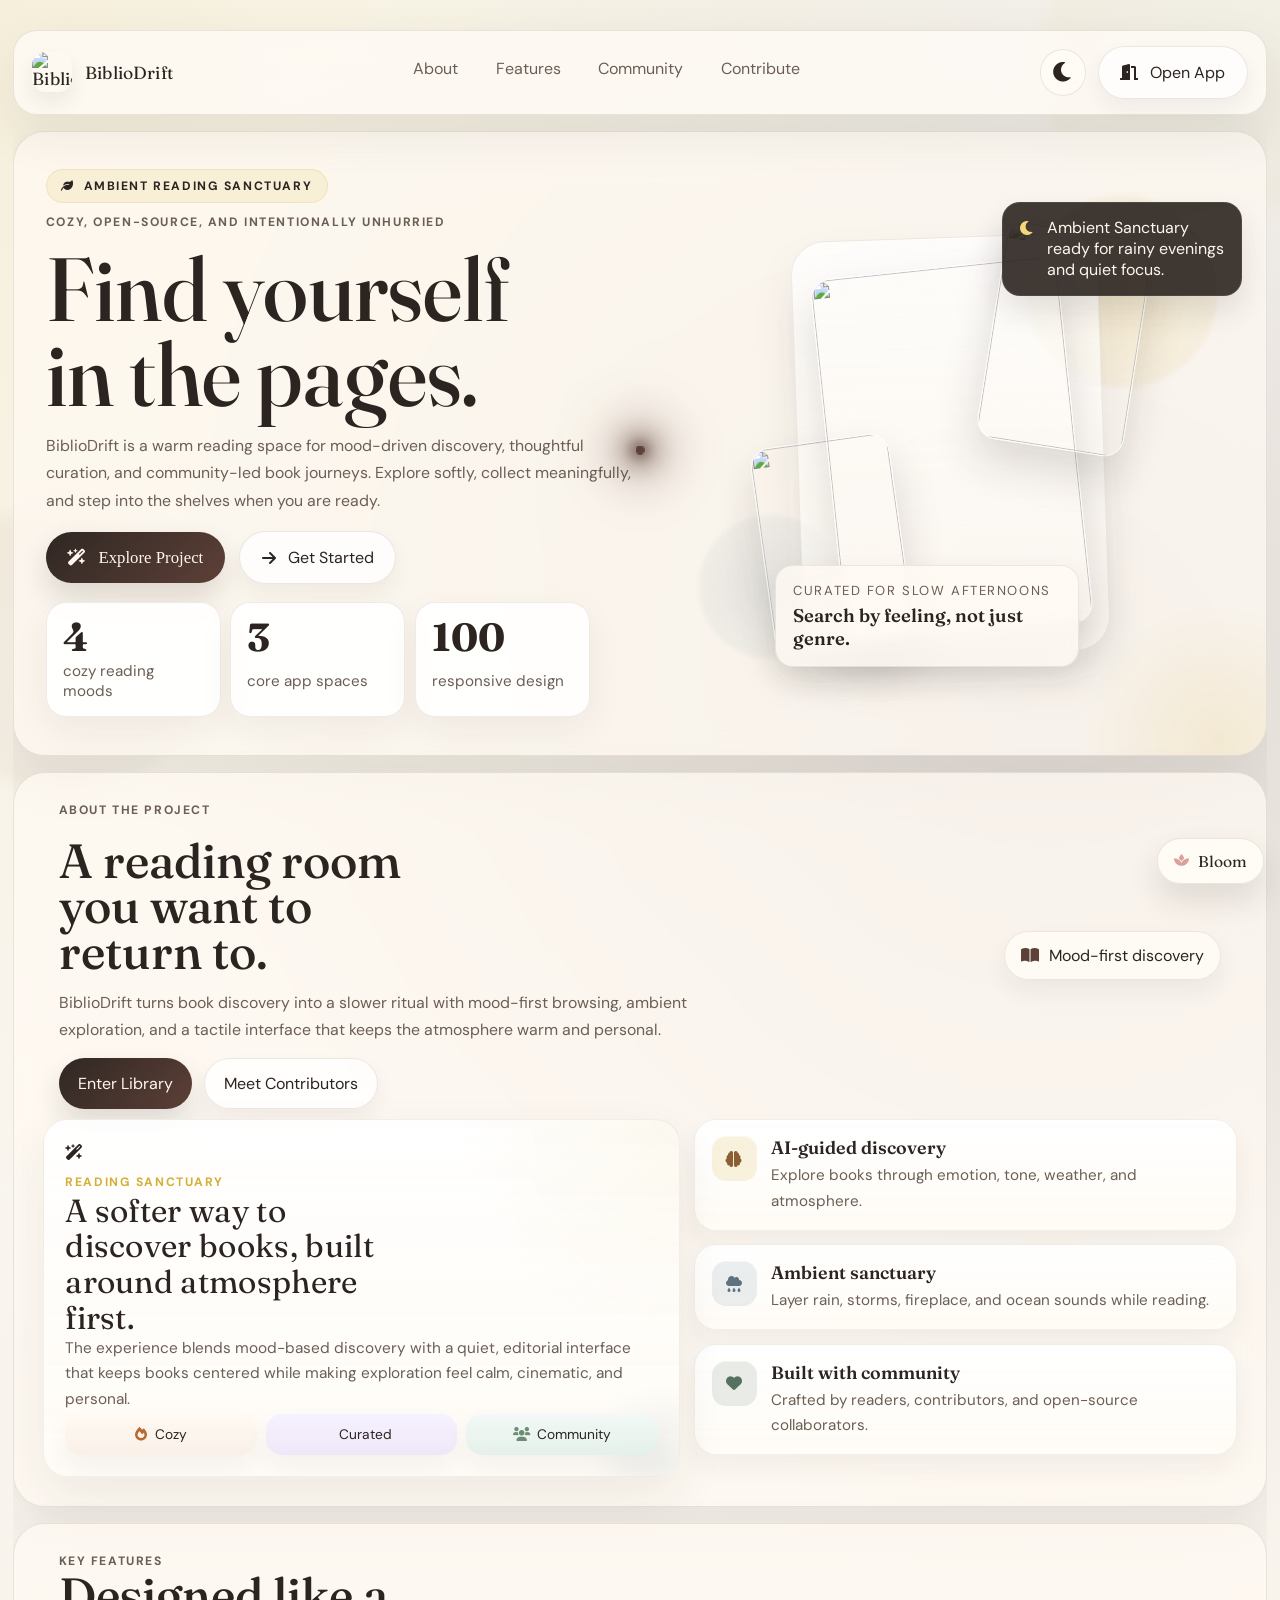
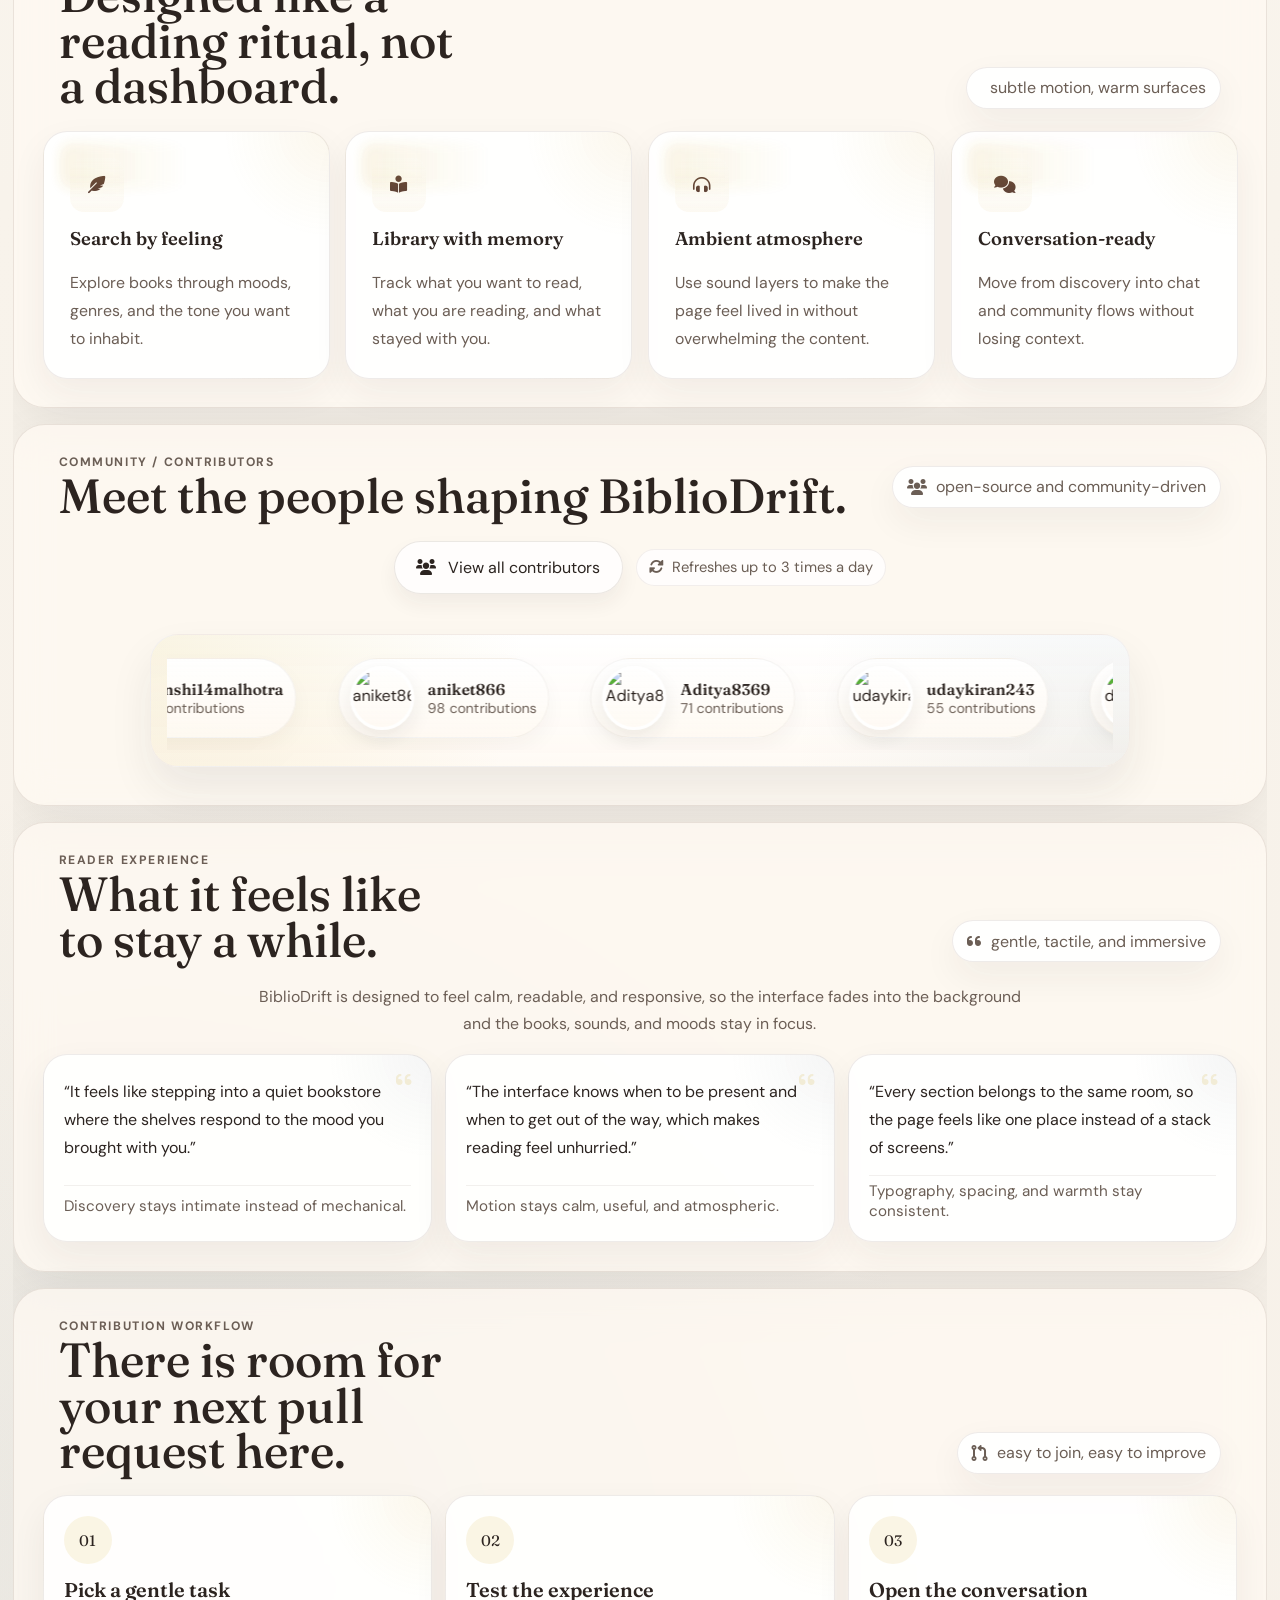
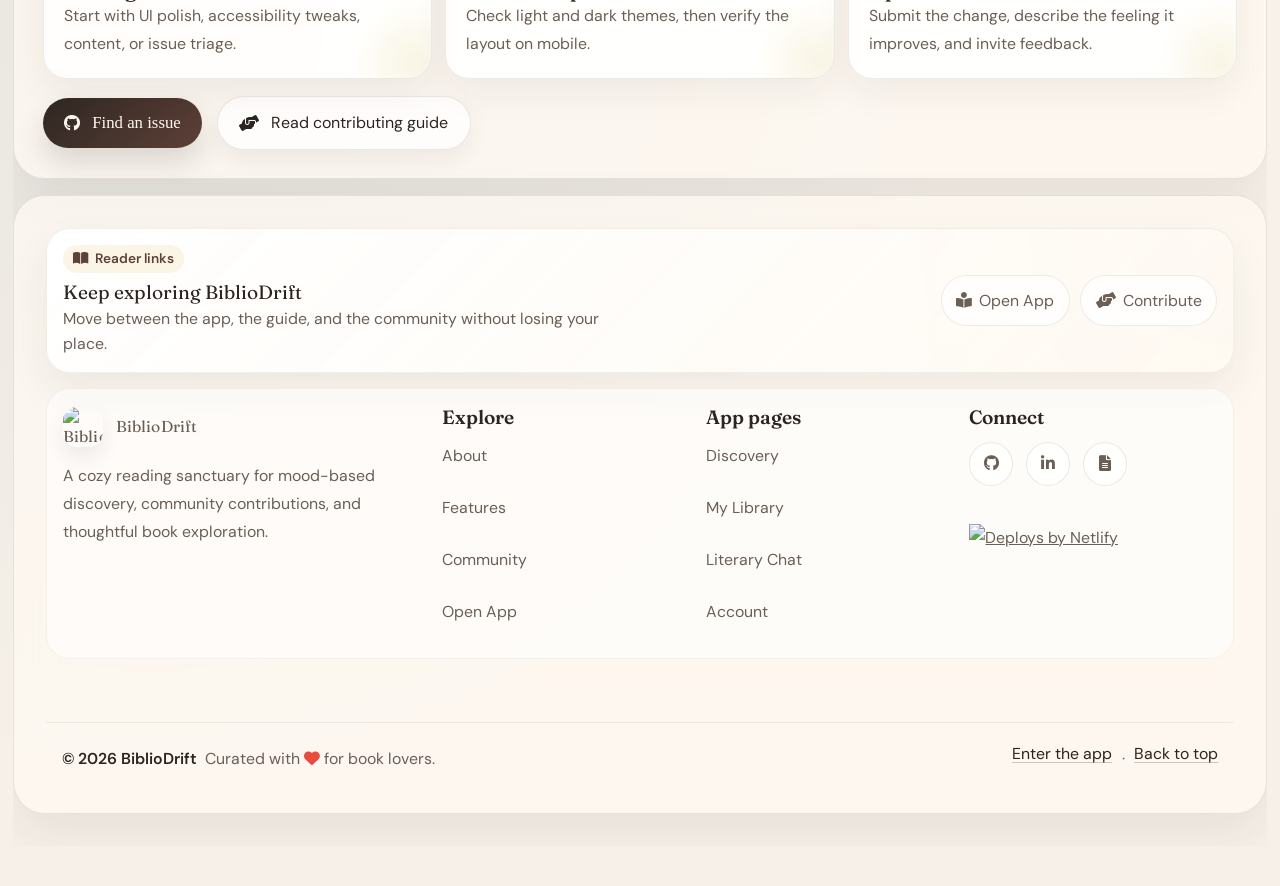
==== commit 65e6e1f3: "fix UI inconsistencies" ====
--- a/frontend/pages/index.html
+++ b/frontend/pages/index.html
@@ -2035,7 +2035,7 @@
             </p>
 
             <div class="about-cta-row">
-                <a href="#library" class="primary-about-btn">
+                <a href="app.html" class="primary-about-btn">
                     Enter Library
                 </a>
 
@@ -2652,6 +2652,11 @@
                                 <a href="contributing.html" aria-label="Contributing guide"><i
                                     class="fa-solid fa-file-lines"></i></a>
                         </div>
+                        <div style="margin-top: 1.5rem;">
+                            <a href="https://www.netlify.com" target="_blank" rel="noopener noreferrer">
+                              <img src="https://www.netlify.com/assets/badges/netlify-badge-dark.svg" alt="Deploys by Netlify" />
+                            </a>
+                        </div>
                     </div>
                 </div>
                 <div class="footer-bottom">
